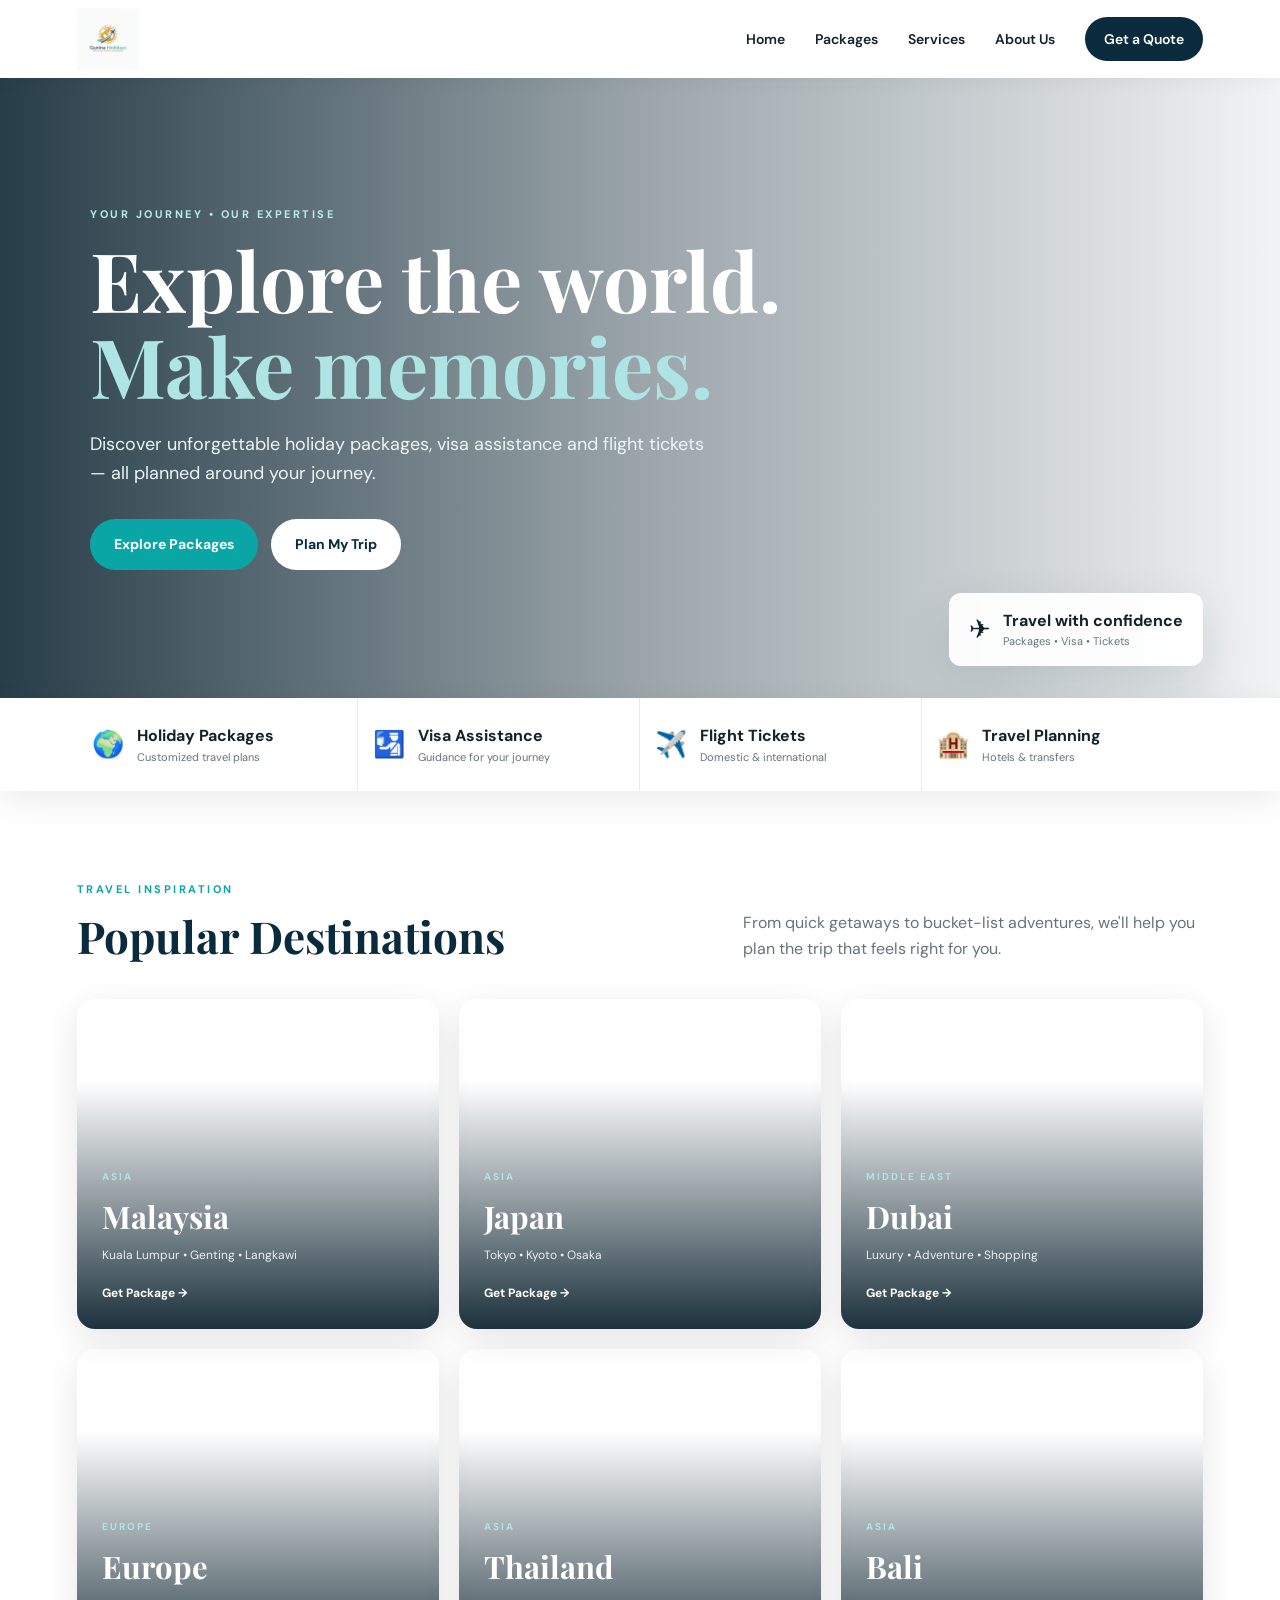
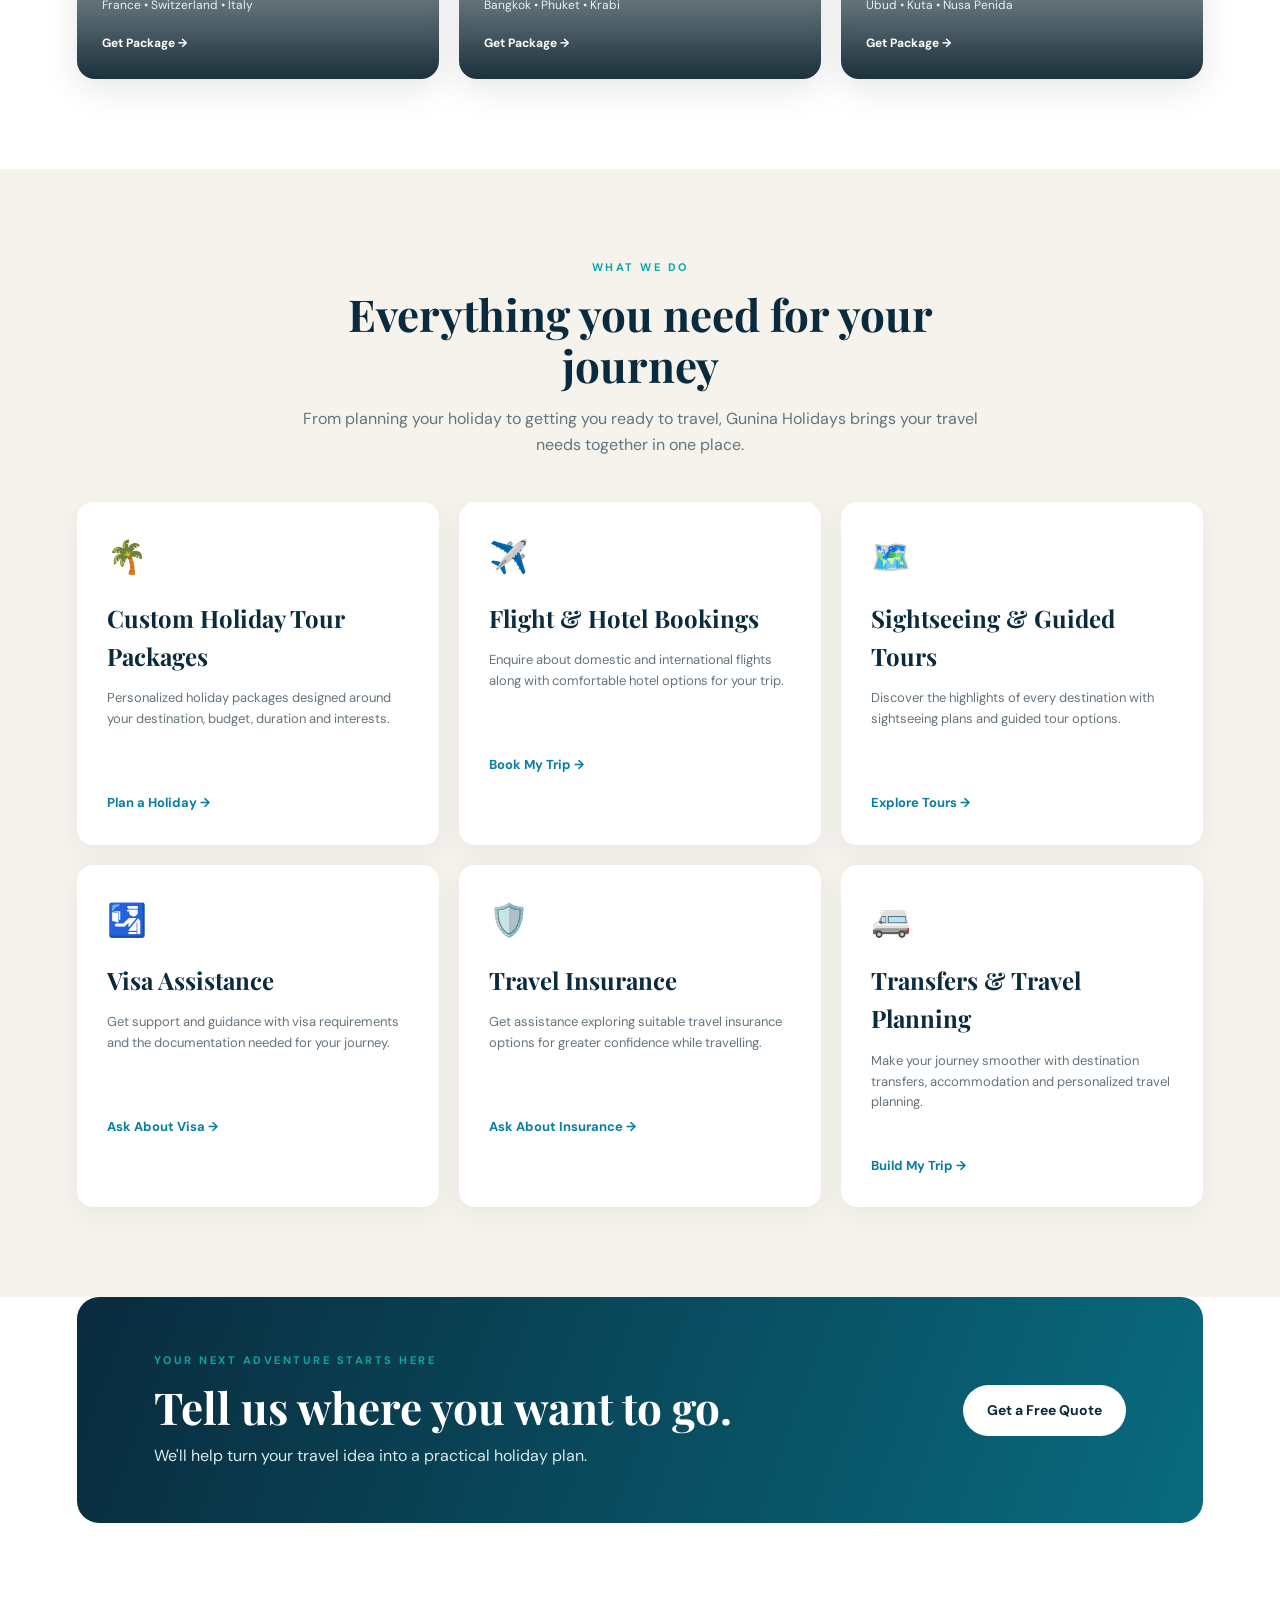
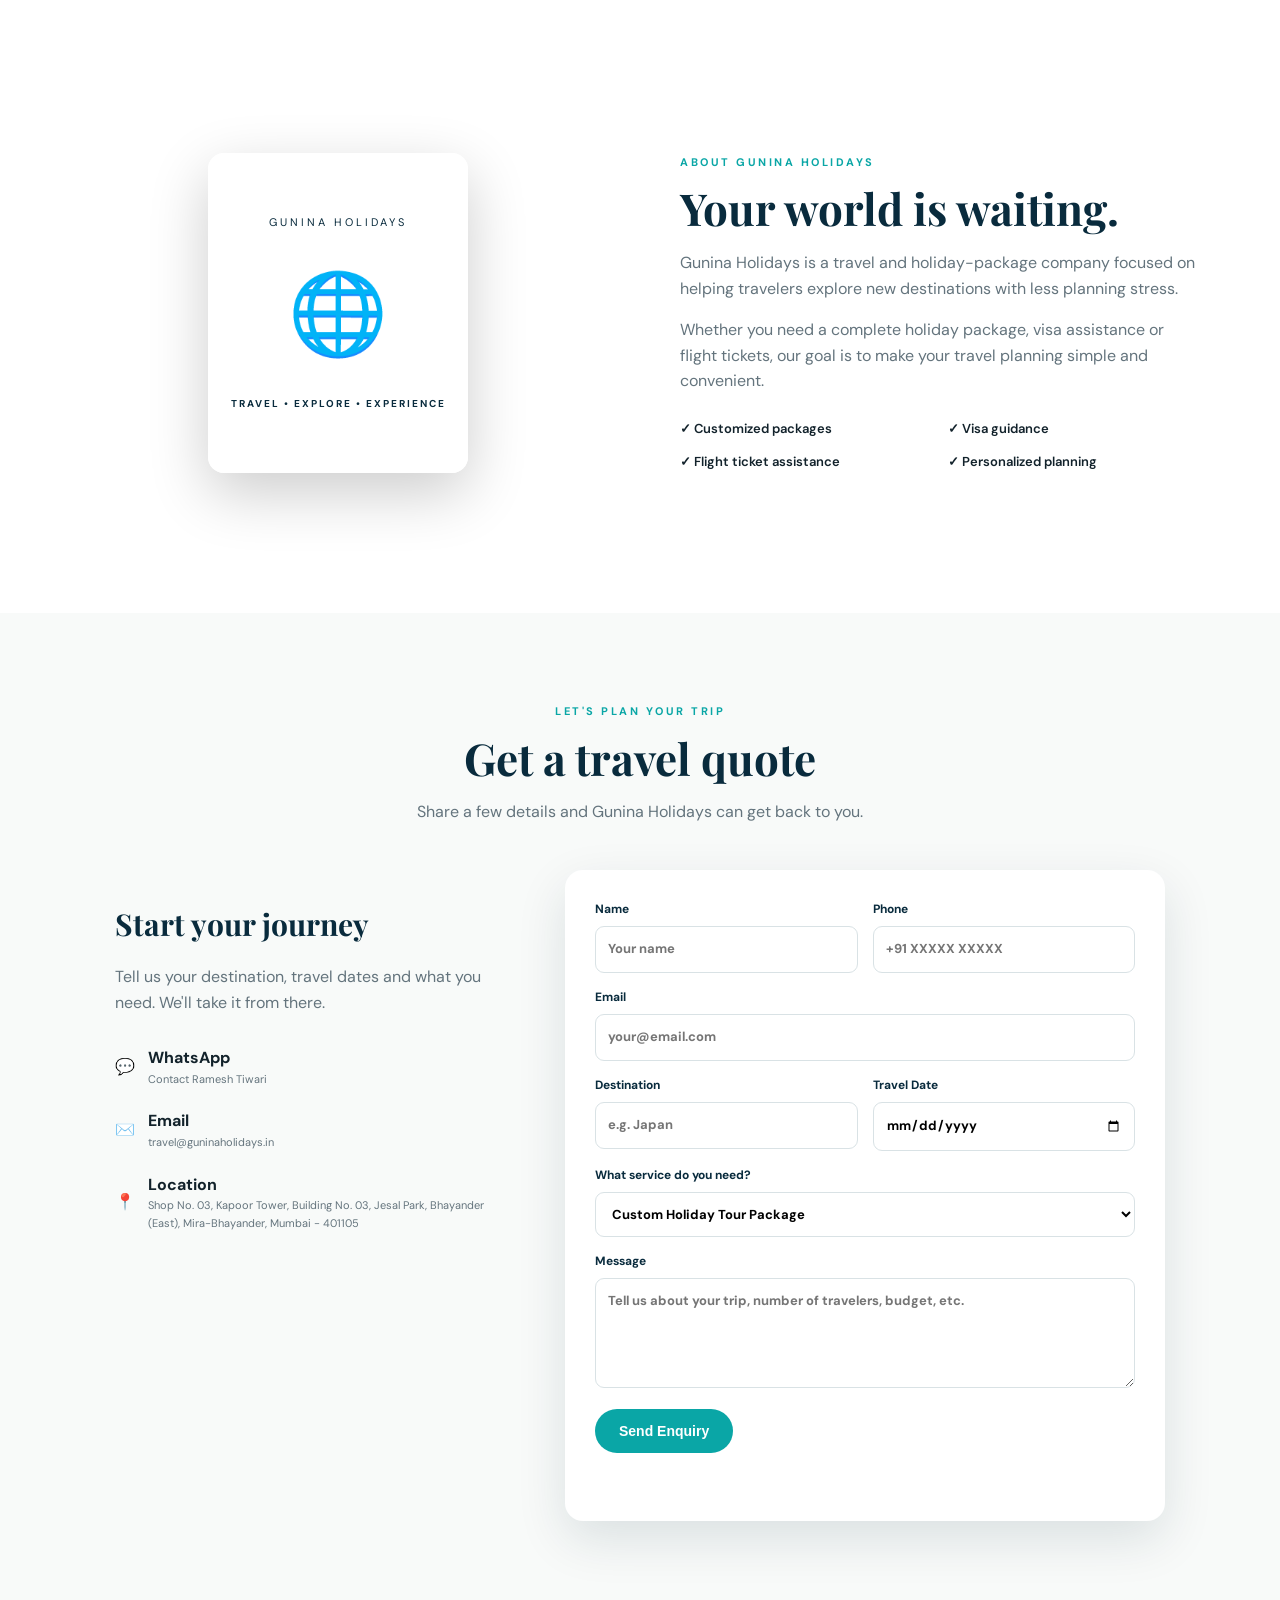
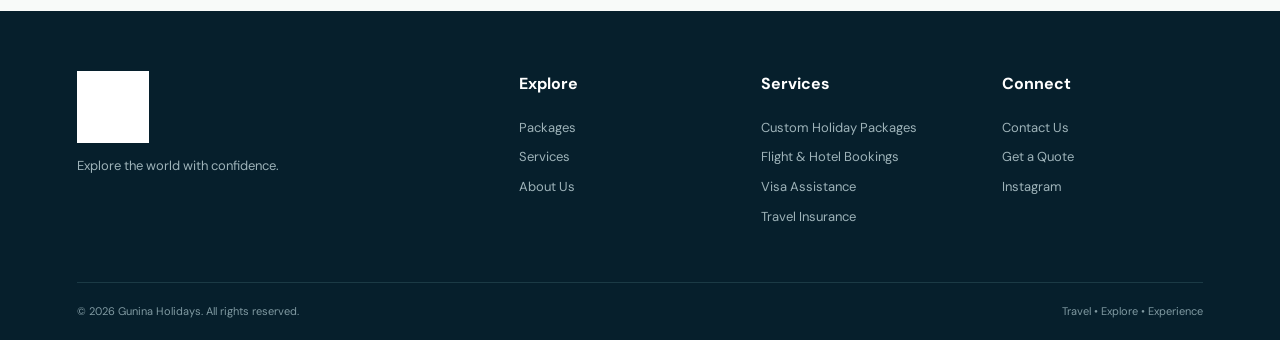
==== index.html @ 9e2d7f8f "Rename index_gunina_holidays_ready.html to index.html" ====
<!DOCTYPE html>
<html lang="en">
<head>
  <meta charset="UTF-8">
  <meta name="viewport" content="width=device-width, initial-scale=1.0">
  <meta name="description" content="Gunina Holidays - Holiday packages, visa assistance and flight ticket services for destinations around the world.">
  <meta name="keywords" content="Gunina Holidays, holiday packages, travel agency, visa services, flight tickets, international travel">
  <meta name="author" content="Gunina Holidays">
  <meta property="og:title" content="Gunina Holidays | Explore the World">
  <meta property="og:description" content="Holiday packages, visa assistance and flight tickets for your next journey.">
  <meta property="og:type" content="website">
  <title>Gunina Holidays | Explore the World</title>
  <link rel="stylesheet" href="style.css">
  <style>
    .form-message {
      margin-top: 14px;
      font-weight: 600;
      min-height: 24px;
    }
    .form-message.success {
      color: #16803c;
    }
    .form-message.error {
      color: #c62828;
    }
    .quote-form button:disabled {
      opacity: 0.7;
      cursor: wait;
    }
  </style>
</head>
<body>
  <header class="navbar">
    <a class="brand" href="#home">
      <img class="brand-logo" src="gunina-holidays-logo.png" alt="Gunina Holidays - Where dreams meet their real destination">
    </a>
    <button class="menu-toggle" aria-label="Open menu">☰</button>
    <nav class="nav-links">
      <a href="#home">Home</a>
      <a href="#packages">Packages</a>
      <a href="#services">Services</a>
      <a href="#about">About Us</a>
      <a href="#contact" class="nav-cta">Get a Quote</a>
    </nav>
  </header>

  <main>
    <section id="home" class="hero">
      <div class="hero-overlay"></div>
      <div class="hero-content">
        <p class="eyebrow">YOUR JOURNEY • OUR EXPERTISE</p>
        <h1>Explore the world.<br><span>Make memories.</span></h1>
        <p class="hero-text">Discover unforgettable holiday packages, visa assistance and flight tickets — all planned around your journey.</p>
        <div class="hero-actions">
          <a href="#packages" class="btn btn-primary">Explore Packages</a>
          <a href="#contact" class="btn btn-light">Plan My Trip</a>
        </div>
      </div>
      <div class="hero-badge">
        <span>✈</span>
        <div><strong>Travel with confidence</strong><small>Packages • Visa • Tickets</small></div>
      </div>
    </section>

    <section class="quick-services">
      <div><div class="quick-icon">🌍</div><div><strong>Holiday Packages</strong><small>Customized travel plans</small></div></div>
      <div><div class="quick-icon">🛂</div><div><strong>Visa Assistance</strong><small>Guidance for your journey</small></div></div>
      <div><div class="quick-icon">✈️</div><div><strong>Flight Tickets</strong><small>Domestic & international</small></div></div>
      <div><div class="quick-icon">🏨</div><div><strong>Travel Planning</strong><small>Hotels & transfers</small></div></div>
    </section>

    <section id="packages" class="section">
      <div class="section-heading">
        <div>
          <p class="eyebrow">TRAVEL INSPIRATION</p>
          <h2>Popular Destinations</h2>
        </div>
        <p>From quick getaways to bucket-list adventures, we'll help you plan the trip that feels right for you.</p>
      </div>

      <div class="destination-grid">
        <article class="destination-card malaysia">
          <div class="card-content"><span>ASIA</span><h3>Malaysia</h3><p>Kuala Lumpur • Genting • Langkawi</p><a href="#contact">Get Package →</a></div>
        </article>
        <article class="destination-card japan">
          <div class="card-content"><span>ASIA</span><h3>Japan</h3><p>Tokyo • Kyoto • Osaka</p><a href="#contact">Get Package →</a></div>
        </article>
        <article class="destination-card dubai">
          <div class="card-content"><span>MIDDLE EAST</span><h3>Dubai</h3><p>Luxury • Adventure • Shopping</p><a href="#contact">Get Package →</a></div>
        </article>
        <article class="destination-card europe">
          <div class="card-content"><span>EUROPE</span><h3>Europe</h3><p>France • Switzerland • Italy</p><a href="#contact">Get Package →</a></div>
        </article>
        <article class="destination-card thailand">
          <div class="card-content"><span>ASIA</span><h3>Thailand</h3><p>Bangkok • Phuket • Krabi</p><a href="#contact">Get Package →</a></div>
        </article>
        <article class="destination-card bali">
          <div class="card-content"><span>ASIA</span><h3>Bali</h3><p>Ubud • Kuta • Nusa Penida</p><a href="#contact">Get Package →</a></div>
        </article>
      </div>
    </section>

    <section id="services" class="section services-section">
      <div class="center-heading">
        <p class="eyebrow">WHAT WE DO</p>
        <h2>Everything you need for your journey</h2>
        <p>From planning your holiday to getting you ready to travel, Gunina Holidays brings your travel needs together in one place.</p>
      </div>
      <div class="service-grid service-grid-expanded">
        <article class="service-card"><div class="service-icon">🌴</div><h3>Custom Holiday Tour Packages</h3><p>Personalized holiday packages designed around your destination, budget, duration and interests.</p><a href="#contact">Plan a Holiday →</a></article>
        <article class="service-card"><div class="service-icon">✈️</div><h3>Flight & Hotel Bookings</h3><p>Enquire about domestic and international flights along with comfortable hotel options for your trip.</p><a href="#contact">Book My Trip →</a></article>
        <article class="service-card"><div class="service-icon">🗺️</div><h3>Sightseeing & Guided Tours</h3><p>Discover the highlights of every destination with sightseeing plans and guided tour options.</p><a href="#contact">Explore Tours →</a></article>
        <article class="service-card"><div class="service-icon">🛂</div><h3>Visa Assistance</h3><p>Get support and guidance with visa requirements and the documentation needed for your journey.</p><a href="#contact">Ask About Visa →</a></article>
        <article class="service-card"><div class="service-icon">🛡️</div><h3>Travel Insurance</h3><p>Get assistance exploring suitable travel insurance options for greater confidence while travelling.</p><a href="#contact">Ask About Insurance →</a></article>
        <article class="service-card"><div class="service-icon">🚐</div><h3>Transfers & Travel Planning</h3><p>Make your journey smoother with destination transfers, accommodation and personalized travel planning.</p><a href="#contact">Build My Trip →</a></article>
      </div>
    </section>

    <section class="quote-banner">
      <div>
        <p class="eyebrow">YOUR NEXT ADVENTURE STARTS HERE</p>
        <h2>Tell us where you want to go.</h2>
        <p>We'll help turn your travel idea into a practical holiday plan.</p>
      </div>
      <a href="#contact" class="btn btn-light">Get a Free Quote</a>
    </section>

    <section id="about" class="section about-section">
      <div class="about-visual">
        <div class="passport-card">
          <div class="passport-top">GUNINA HOLIDAYS</div>
          <div class="passport-globe">🌐</div>
          <strong>TRAVEL • EXPLORE • EXPERIENCE</strong>
        </div>
      </div>
      <div class="about-copy">
        <p class="eyebrow">ABOUT GUNINA HOLIDAYS</p>
        <h2>Your world is waiting.</h2>
        <p>Gunina Holidays is a travel and holiday-package company focused on helping travelers explore new destinations with less planning stress.</p>
        <p>Whether you need a complete holiday package, visa assistance or flight tickets, our goal is to make your travel planning simple and convenient.</p>
        <div class="about-points">
          <span>✓ Customized packages</span><span>✓ Visa guidance</span><span>✓ Flight ticket assistance</span><span>✓ Personalized planning</span>
        </div>
      </div>
    </section>

    <section id="contact" class="section contact-section">
      <div class="center-heading">
        <p class="eyebrow">LET'S PLAN YOUR TRIP</p>
        <h2>Get a travel quote</h2>
        <p>Share a few details and Gunina Holidays can get back to you.</p>
      </div>
      <div class="contact-layout">
        <div class="contact-info">
          <h3>Start your journey</h3>
          <p>Tell us your destination, travel dates and what you need. We'll take it from there.</p>
          <a class="contact-line" href="https://wa.me/919222336122" target="_blank" rel="noopener">💬 <span><strong>WhatsApp</strong><small>Contact Ramesh Tiwari</small></span></a>
          <a class="contact-line" href="mailto:travel@guninaholidays.in">✉️ <span><strong>Email</strong><small>travel@guninaholidays.in</small></span></a>
          <div class="contact-line">📍 <span><strong>Location</strong><small>Shop No. 03, Kapoor Tower, Building No. 03, Jesal Park, Bhayander (East), Mira-Bhayander, Mumbai - 401105</small></span></div>
        </div>
        <form id="quoteForm" class="quote-form" novalidate>
          <input type="hidden" name="access_key" value="39f1747b-3156-4128-b52c-34c83913263d">
          <input type="hidden" name="subject" value="New Website Enquiry - Gunina Holidays">
          <input type="hidden" name="from_name" value="Gunina Holidays Website">
          <input type="checkbox" name="botcheck" style="display:none">
          <div class="form-row"><label>Name<input name="name" required placeholder="Your name"></label><label>Phone<input name="phone" required placeholder="+91 XXXXX XXXXX"></label></div>
          <label>Email<input name="email" type="email" required placeholder="your@email.com"></label>
          <div class="form-row"><label>Destination<input name="destination" required placeholder="e.g. Japan"></label><label>Travel Date<input name="date" type="date"></label></div>
          <label>What service do you need?<select name="service"><option>Custom Holiday Tour Package</option><option>Flight & Hotel Bookings</option><option>Sightseeing & Guided Tours</option><option>Travel Insurance</option><option>Visa Assistance</option><option>Complete Travel Planning</option></select></label>
          <label>Message<textarea name="message" rows="4" placeholder="Tell us about your trip, number of travelers, budget, etc."></textarea></label>
          <button class="btn btn-primary" type="submit">Send Enquiry</button>
          <p id="formMessage" class="form-message"></p>
        </form>
      </div>
    </section>
  </main>

  <footer>
    <div class="footer-main">
      <div><a class="brand footer-brand" href="#home"><img class="brand-logo" src="gunina-holidays-logo.png" alt="Gunina Holidays - Where dreams meet their real destination"></a><p>Explore the world with confidence.</p></div>
      <div><h4>Explore</h4><a href="#packages">Packages</a><a href="#services">Services</a><a href="#about">About Us</a></div>
      <div><h4>Services</h4><a href="#contact">Custom Holiday Packages</a><a href="#contact">Flight & Hotel Bookings</a><a href="#contact">Visa Assistance</a><a href="#contact">Travel Insurance</a></div>
      <div><h4>Connect</h4><a href="#contact">Contact Us</a><a href="#contact">Get a Quote</a><a href="https://www.instagram.com/guninaholidays.ind/" target="_blank" rel="noopener" aria-label="Instagram">Instagram</a></div>
    </div>
    <div class="footer-bottom"><span>© 2026 Gunina Holidays. All rights reserved.</span><span>Travel • Explore • Experience</span></div>
  </footer>

  <script>
    const quoteForm = document.getElementById("quoteForm");
    const formMessage = document.getElementById("formMessage");

    quoteForm.addEventListener("submit", async function (event) {
      event.preventDefault();

      const submitButton = quoteForm.querySelector('button[type="submit"]');
      const accessKey = quoteForm.querySelector('input[name="access_key"]').value.trim();

      formMessage.textContent = "";
      formMessage.className = "form-message";

      if (!accessKey || accessKey === "39f1747b-3156-4128-b52c-34c83913263d") {
        formMessage.textContent =
          "The enquiry form is ready, but the Web3Forms Access Key still needs to be added.";
        formMessage.className = "form-message error";
        return;
      }

      if (!quoteForm.checkValidity()) {
        quoteForm.reportValidity();
        return;
      }

      submitButton.disabled = true;
      submitButton.textContent = "Sending...";

      try {
        const formData = new FormData(quoteForm);
        const response = await fetch("https://api.web3forms.com/submit", {
          method: "POST",
          headers: {
            "Accept": "application/json"
          },
          body: formData
        });

        const result = await response.json();

        if (response.ok && result.success) {
          formMessage.textContent =
            "Thank you! Your enquiry has been submitted successfully. We will contact you shortly.";
          formMessage.className = "form-message success";
          quoteForm.reset();
        } else {
          throw new Error(result.message || "Unable to submit the enquiry.");
        }
      } catch (error) {
        console.error("Web3Forms error:", error);
        formMessage.textContent =
          "Sorry, we couldn't submit your enquiry. Please try again or contact us on WhatsApp.";
        formMessage.className = "form-message error";
      } finally {
        submitButton.disabled = false;
        submitButton.textContent = "Send Enquiry";
      }
    });
  </script>
  <script src="script.js"></script>
</body>
</html>
---- style.css ----
@import url('https://fonts.googleapis.com/css2?family=DM+Sans:wght@400;500;600;700&family=Playfair+Display:wght@600;700&display=swap');

:root{--navy:#092b3d;--blue:#087ea4;--teal:#0aa6a6;--cream:#f6f3ed;--gold:#e6b75c;--ink:#12222b;--muted:#64747d;--white:#fff;--shadow:0 18px 50px rgba(9,43,61,.12)}
*{box-sizing:border-box}html{scroll-behavior:smooth}body{margin:0;font-family:'DM Sans',Arial,sans-serif;color:var(--ink);background:#fff;line-height:1.6}a{text-decoration:none;color:inherit}.navbar{position:sticky;top:0;z-index:20;height:78px;padding:0 6%;display:flex;align-items:center;justify-content:space-between;background:rgba(255,255,255,.96);backdrop-filter:blur(12px);box-shadow:0 2px 20px rgba(0,0,0,.05)}.brand{display:flex;align-items:center;color:var(--navy)}.brand-mark{width:42px;height:42px;border-radius:50%;display:grid;place-items:center;background:var(--navy);color:#fff;font-family:Georgia,serif;font-size:25px;font-weight:700}.brand strong{display:block;letter-spacing:2px;font-size:18px;line-height:1}.brand small{display:block;letter-spacing:4px;font-size:8px;margin-top:4px;color:var(--blue)}.nav-links{display:flex;gap:30px;align-items:center;font-size:14px;font-weight:600}.nav-links a:hover{color:var(--blue)}.nav-cta{background:var(--navy);color:#fff!important;padding:11px 19px;border-radius:30px}.menu-toggle{display:none;border:0;background:none;font-size:28px}.hero{min-height:620px;position:relative;display:flex;align-items:center;background-image:url('https://images.unsplash.com/photo-1500534623283-312aade485b7?auto=format&fit=crop&w=2000&q=85');background-size:cover;background-position:center}.hero-overlay{position:absolute;inset:0;background:linear-gradient(90deg,rgba(4,30,43,.86),rgba(4,30,43,.4),rgba(4,30,43,.05))}.hero-content{position:relative;color:#fff;width:min(1100px,88%);margin:auto}.eyebrow{letter-spacing:2.5px;font-size:11px;font-weight:700;color:var(--teal);margin:0 0 12px}.hero .eyebrow{color:#b8ecec}.hero h1{font-family:'Playfair Display',Georgia,serif;font-size:clamp(45px,7vw,82px);line-height:1.05;margin:0 0 22px;max-width:800px}.hero h1 span{color:#aee5e4}.hero-text{font-size:18px;max-width:620px;color:#edf6f7;margin-bottom:32px}.hero-actions{display:flex;gap:13px;flex-wrap:wrap}.btn{display:inline-block;border:0;border-radius:30px;padding:14px 24px;font-weight:700;cursor:pointer;font-size:14px}.btn-primary{background:var(--teal);color:#fff}.btn-primary:hover{background:#078b8b}.btn-light{background:#fff;color:var(--navy)}.hero-badge{position:absolute;right:6%;bottom:32px;background:rgba(255,255,255,.95);padding:15px 20px;border-radius:12px;display:flex;gap:12px;align-items:center;box-shadow:var(--shadow)}.hero-badge span{font-size:26px}.hero-badge strong,.hero-badge small{display:block}.hero-badge small{font-size:11px;color:var(--muted)}.quick-services{display:grid;grid-template-columns:repeat(4,1fr);padding:0 6%;background:#fff;box-shadow:0 10px 35px rgba(0,0,0,.08);position:relative;z-index:2}.quick-services>div{padding:25px 15px;display:flex;gap:13px;align-items:center;border-right:1px solid #e7ecee}.quick-services>div:last-child{border:0}.quick-icon{font-size:26px}.quick-services strong,.quick-services small{display:block}.quick-services small{font-size:11px;color:var(--muted)}.section{padding:90px 6%}.section-heading{display:flex;justify-content:space-between;align-items:end;gap:40px;margin-bottom:38px}.section-heading>p{max-width:460px;color:var(--muted);margin:0}.section h2,.center-heading h2,.about-copy h2,.quote-banner h2{font-family:'Playfair Display',Georgia,serif;font-size:44px;line-height:1.15;margin:0;color:var(--navy)}.destination-grid{display:grid;grid-template-columns:repeat(3,1fr);gap:20px}.destination-card{min-height:330px;border-radius:18px;overflow:hidden;position:relative;background-size:cover;background-position:center;box-shadow:0 10px 35px rgba(0,0,0,.1)}.destination-card:before{content:"";position:absolute;inset:0;background:linear-gradient(transparent 25%,rgba(3,27,39,.9))}.malaysia{background-image:url('https://images.unsplash.com/photo-1596422846543-75c6fc197f07?auto=format&fit=crop&w=1000&q=80')}.japan{background-image:url('https://images.unsplash.com/photo-1493976040374-85c8e12f0c0e?auto=format&fit=crop&w=1000&q=80')}.dubai{background-image:url('https://images.unsplash.com/photo-1512453979798-5ea266f8880c?auto=format&fit=crop&w=1000&q=80')}.europe{background-image:url('https://images.unsplash.com/photo-1502602898657-3e91760cbb34?auto=format&fit=crop&w=1000&q=80')}.thailand{background-image:url('https://images.unsplash.com/photo-1552465011-b4e21bf6e79a?auto=format&fit=crop&w=1000&q=80')}.bali{background-image:url('https://images.unsplash.com/photo-1537996194471-e657df975ab4?auto=format&fit=crop&w=1000&q=80')}.card-content{position:absolute;bottom:0;left:0;right:0;padding:25px;color:#fff}.card-content span{font-size:10px;letter-spacing:2px;color:#aee5e4;font-weight:700}.card-content h3{font-family:'Playfair Display',serif;font-size:31px;margin:4px 0}.card-content p{font-size:12px;margin:0 0 14px;color:#e7f0f1}.card-content a{font-weight:700;font-size:12px}.services-section{background:var(--cream)}.center-heading{text-align:center;max-width:720px;margin:0 auto 45px}.center-heading>p:last-child{color:var(--muted)}.service-grid{display:grid;grid-template-columns:repeat(3,1fr);gap:20px}.service-card{background:#fff;border-radius:16px;padding:30px;box-shadow:0 8px 30px rgba(9,43,61,.06)}.service-icon{font-size:32px}.service-card h3{font-family:'Playfair Display',serif;color:var(--navy);font-size:24px;margin:15px 0 8px}.service-card p{color:var(--muted);font-size:13px;min-height:88px}.service-card a{color:var(--blue);font-weight:700;font-size:13px}.quote-banner{margin:0 6% 90px;border-radius:22px;padding:55px 6%;background:linear-gradient(110deg,var(--navy),#096b7f);color:#fff;display:flex;align-items:center;justify-content:space-between;gap:30px}.quote-banner h2{color:#fff;margin-bottom:10px}.quote-banner p:last-child{margin:0;color:#d7eaed}.about-section{display:grid;grid-template-columns:1fr 1fr;gap:80px;align-items:center}.about-visual{min-height:420px;border-radius:24px;background:url('https://images.unsplash.com/photo-1452421822248-d4c2b47f0c81?auto=format&fit=crop&w=1200&q=80') center/cover;display:grid;place-items:center}.passport-card{width:260px;height:320px;border-radius:16px;background:rgba(255,255,255,.94);box-shadow:0 20px 60px rgba(0,0,0,.2);display:flex;flex-direction:column;align-items:center;justify-content:center;color:var(--navy);gap:18px}.passport-top{letter-spacing:3px;font-size:11px}.passport-globe{font-size:80px}.passport-card strong{font-size:10px;letter-spacing:2px}.about-copy>p:not(.eyebrow){color:var(--muted)}.about-points{display:grid;grid-template-columns:1fr 1fr;gap:12px;margin-top:25px;font-weight:600;font-size:13px}.contact-section{background:#f8faf9}.contact-layout{max-width:1050px;margin:auto;display:grid;grid-template-columns:.8fr 1.2fr;gap:50px}.contact-info{padding:30px 0}.contact-info h3{font-family:'Playfair Display',serif;color:var(--navy);font-size:30px;margin:0 0 10px}.contact-info>p{color:var(--muted);margin-bottom:30px}.contact-line{display:flex;gap:13px;align-items:center;margin:20px 0}.contact-line span strong,.contact-line span small{display:block}.contact-line small{font-size:11px;color:var(--muted)}.quote-form{background:#fff;padding:30px;border-radius:18px;box-shadow:var(--shadow)}.form-row{display:grid;grid-template-columns:1fr 1fr;gap:15px}label{display:block;font-size:12px;font-weight:700;margin-bottom:15px;color:var(--navy)}input,select,textarea{width:100%;margin-top:7px;border:1px solid #d9e2e5;border-radius:9px;padding:12px;font:inherit;font-size:13px;outline:none;background:#fff}input:focus,select:focus,textarea:focus{border-color:var(--teal)}.form-message{font-size:12px;color:var(--teal);margin:10px 0 0}footer{background:#061f2c;color:#d8e7ea;padding:60px 6% 20px}.footer-main{display:grid;grid-template-columns:2fr 1fr 1fr 1fr;gap:40px;padding-bottom:45px}.footer-brand{color:#fff}.footer-main p{color:#9eb3b9;font-size:13px}.footer-main h4{color:#fff;margin-top:0}.footer-main>div>a:not(.brand){display:block;color:#9eb3b9;font-size:13px;margin:9px 0}.footer-main>div>a:hover{color:#fff}.footer-bottom{border-top:1px solid #1b3a45;padding-top:20px;display:flex;justify-content:space-between;font-size:11px;color:#809aa2}@media(max-width:900px){.nav-links{display:none;position:absolute;top:78px;left:0;right:0;background:#fff;padding:20px 6%;flex-direction:column;align-items:flex-start;box-shadow:0 15px 25px rgba(0,0,0,.08)}.nav-links.open{display:flex}.menu-toggle{display:block}.hero{min-height:600px}.quick-services{grid-template-columns:1fr 1fr}.quick-services>div{border-bottom:1px solid #e7ecee}.destination-grid,.service-grid{grid-template-columns:1fr 1fr}.about-section,.contact-layout{grid-template-columns:1fr}.about-visual{min-height:350px}.footer-main{grid-template-columns:2fr 1fr 1fr}}@media(max-width:600px){.navbar{height:70px}.nav-links{top:70px}.hero h1{font-size:48px}.hero-text{font-size:15px}.hero-badge{display:none}.section{padding:65px 5%}.section-heading{display:block}.section-heading>p{margin-top:15px}.section h2,.center-heading h2,.about-copy h2,.quote-banner h2{font-size:34px}.quick-services{grid-template-columns:1fr;padding:0 5%}.quick-services>div{border-right:0}.destination-grid,.service-grid,.form-row{grid-template-columns:1fr}.destination-card{min-height:290px}.quote-banner{margin:0 5% 65px;padding:35px 28px;display:block}.quote-banner .btn{margin-top:22px}.about-points{grid-template-columns:1fr}.footer-main{grid-template-columns:1fr 1fr}.footer-main>div:first-child{grid-column:1/-1}.footer-bottom{display:block}.footer-bottom span{display:block;margin:6px 0}}

.brand-logo{display:block;width:190px;height:auto;max-height:62px;object-fit:contain;object-position:left center}
.footer-brand .brand-logo{width:210px;max-height:72px;filter:brightness(0) invert(1)}
@media(max-width:600px){.brand-logo{width:155px;max-height:54px}.footer-brand .brand-logo{width:185px}}
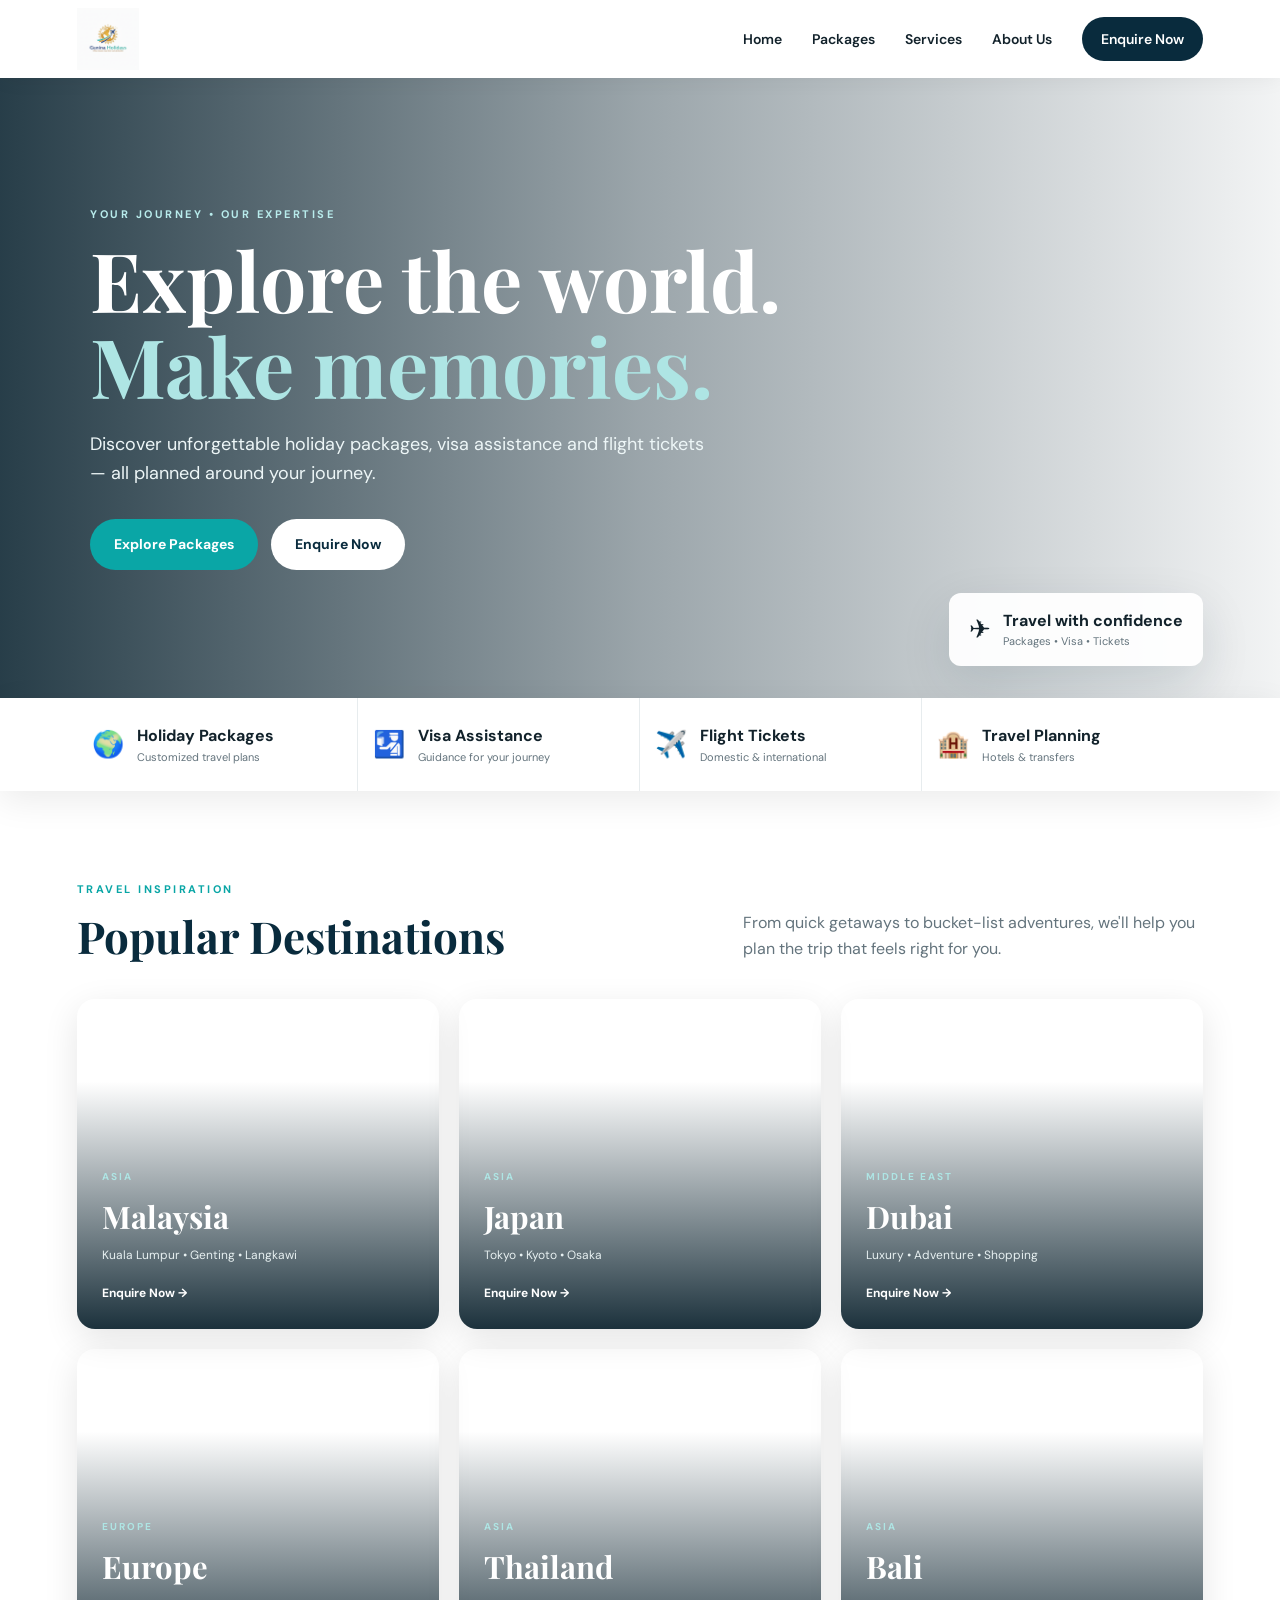
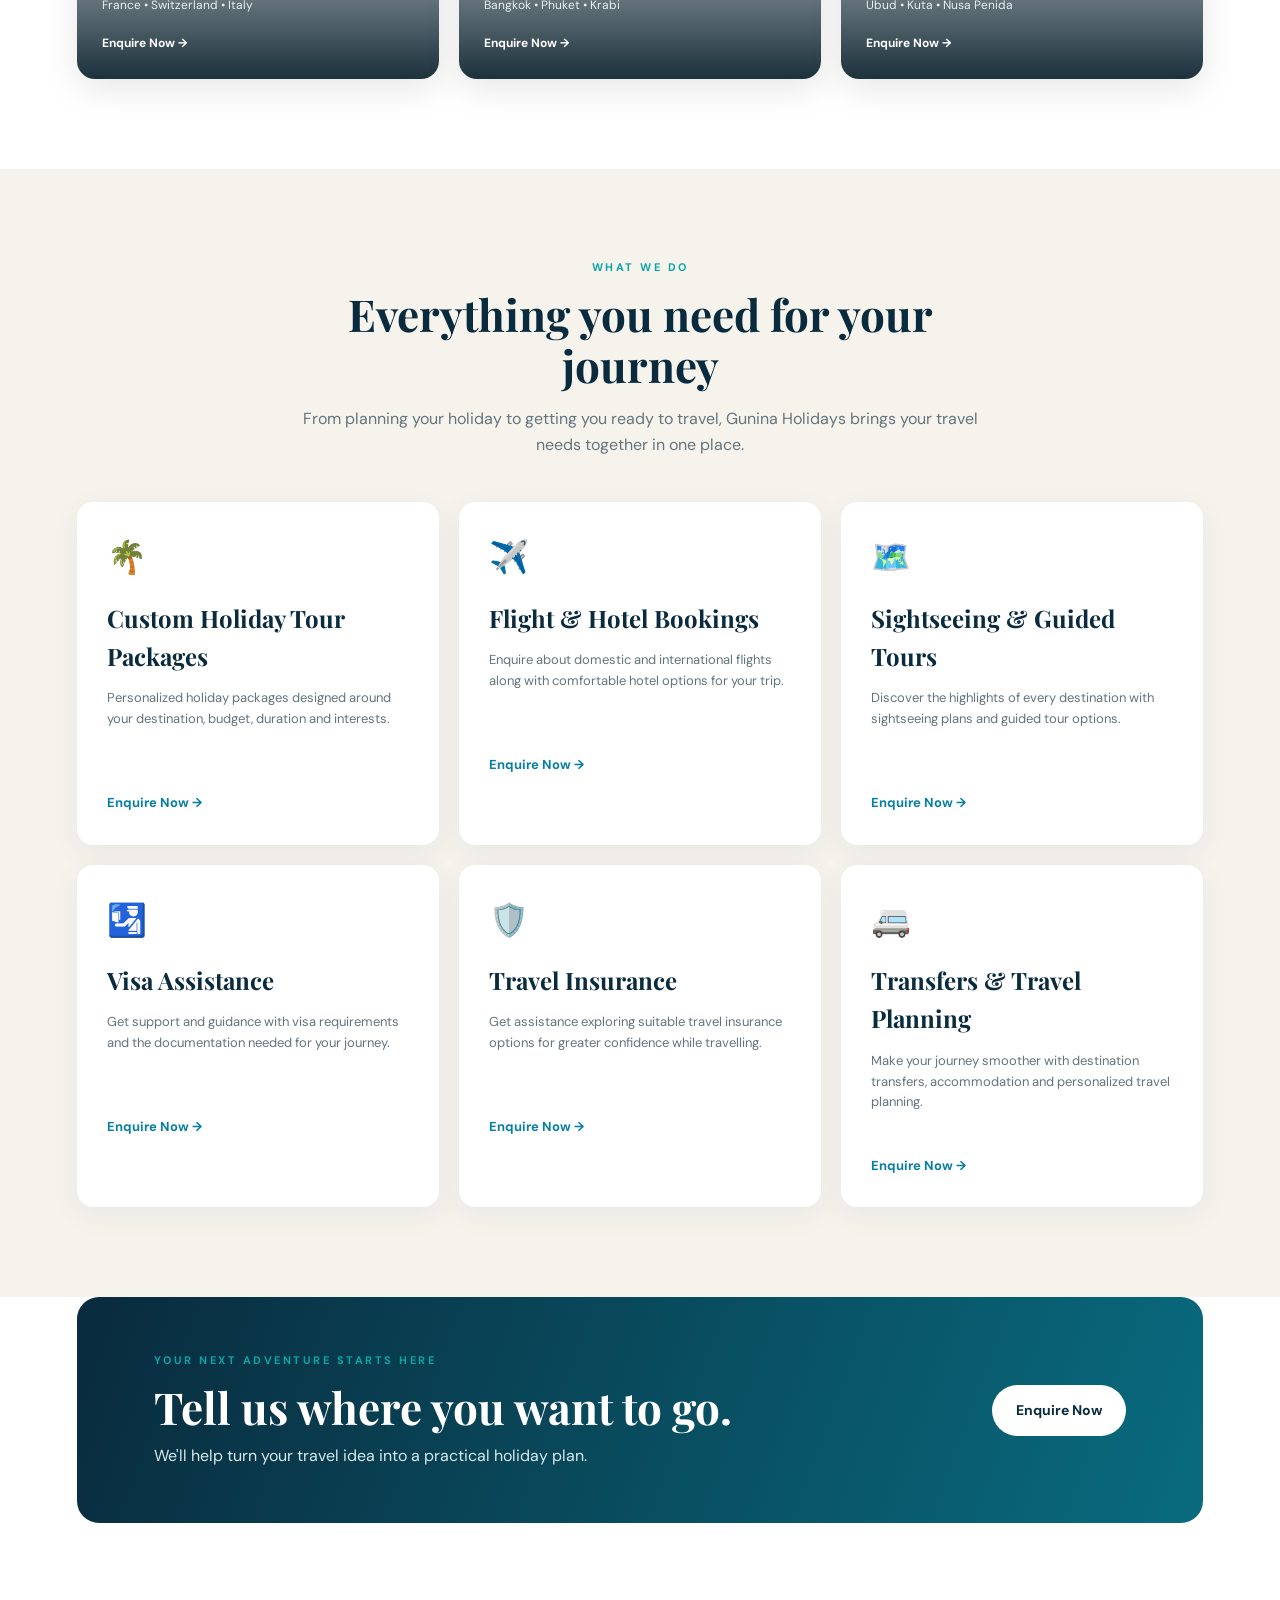
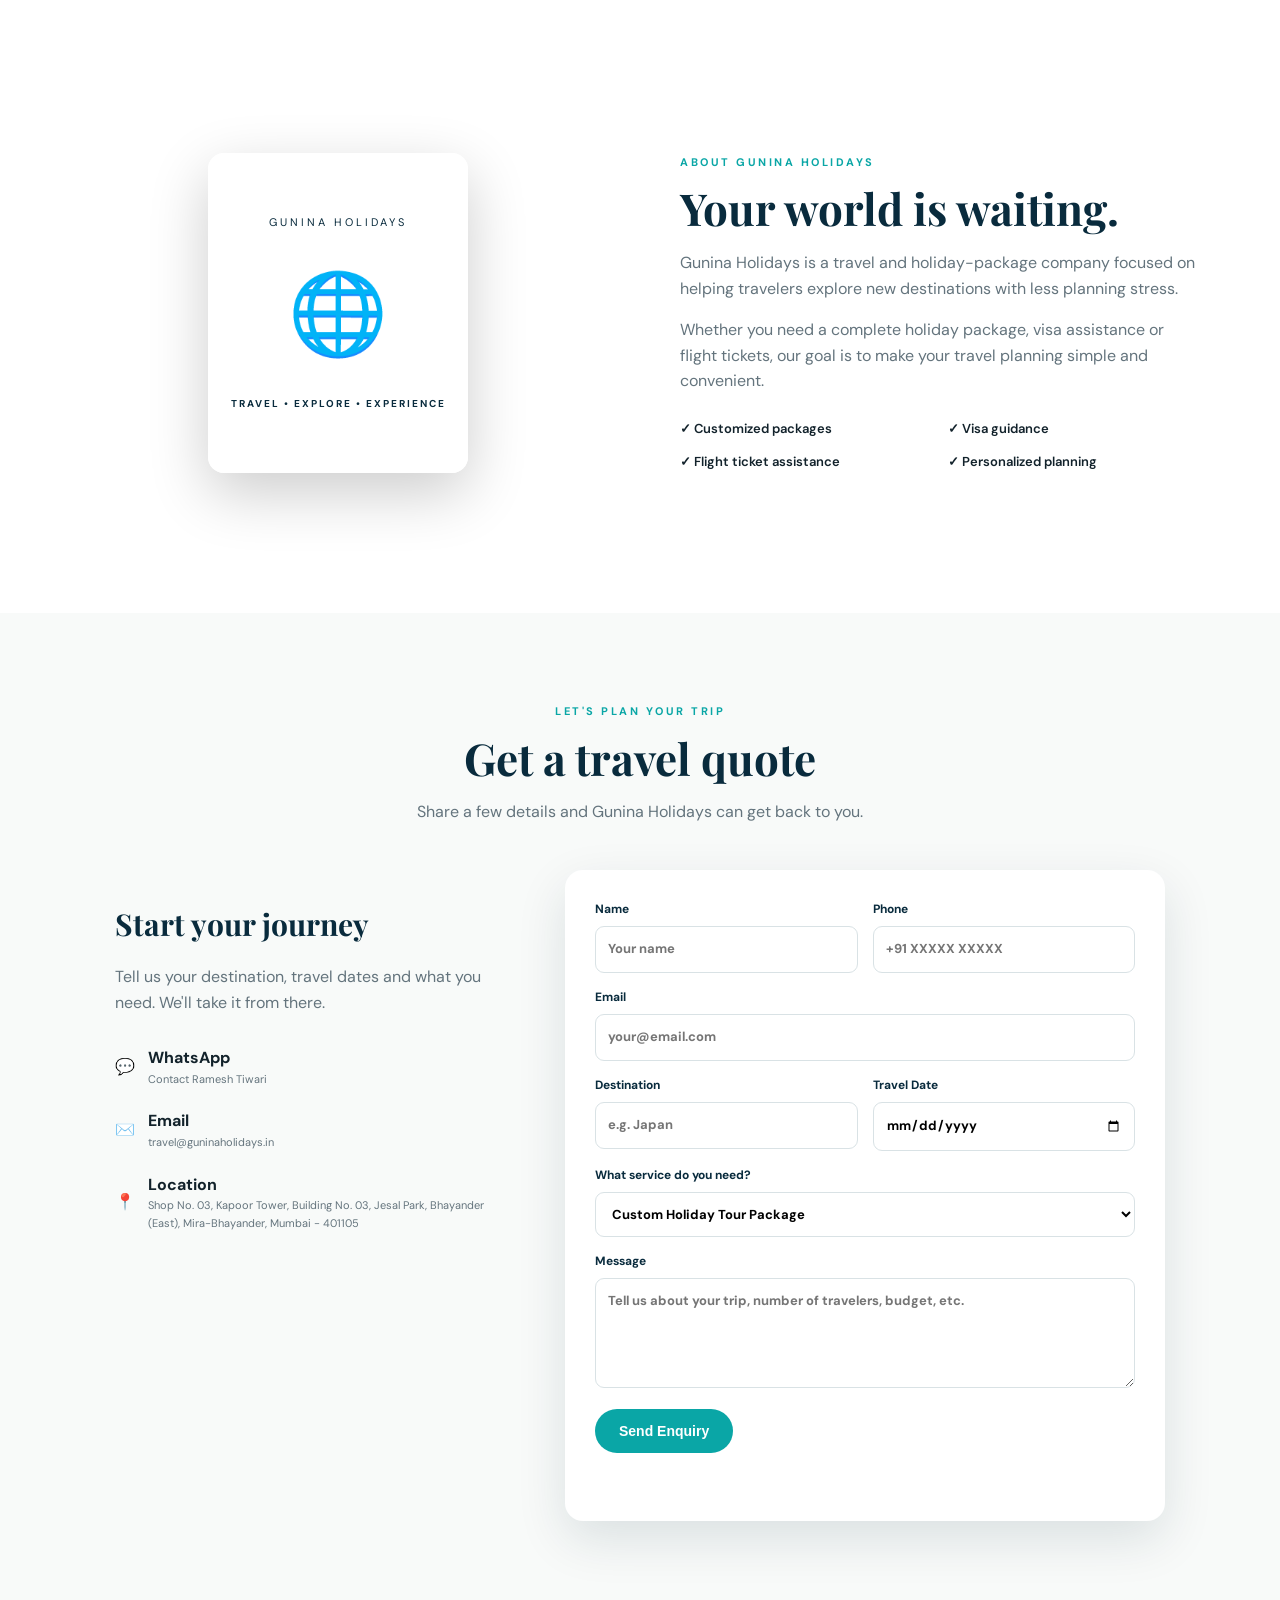
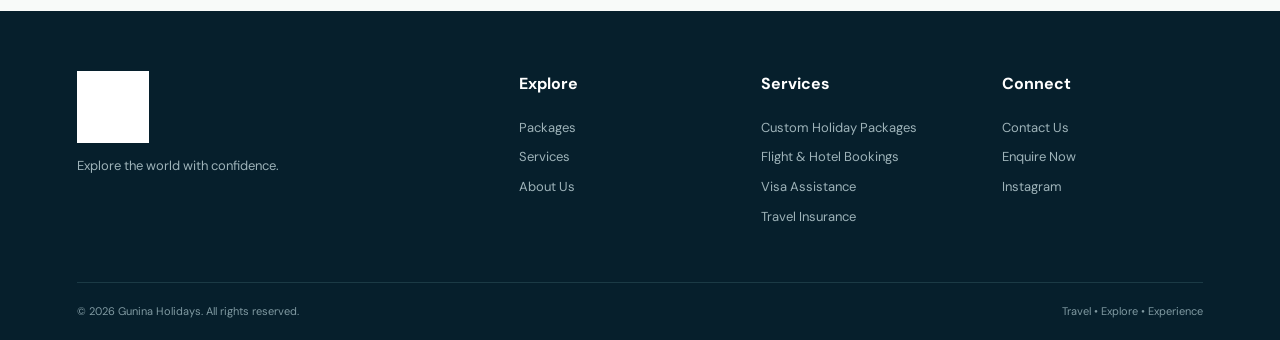
==== commit 19038d32: "Add files via upload" ====
--- a/index.html
+++ b/index.html
@@ -11,23 +11,6 @@
   <meta property="og:type" content="website">
   <title>Gunina Holidays | Explore the World</title>
   <link rel="stylesheet" href="style.css">
-  <style>
-    .form-message {
-      margin-top: 14px;
-      font-weight: 600;
-      min-height: 24px;
-    }
-    .form-message.success {
-      color: #16803c;
-    }
-    .form-message.error {
-      color: #c62828;
-    }
-    .quote-form button:disabled {
-      opacity: 0.7;
-      cursor: wait;
-    }
-  </style>
 </head>
 <body>
   <header class="navbar">
@@ -40,7 +23,7 @@
       <a href="#packages">Packages</a>
       <a href="#services">Services</a>
       <a href="#about">About Us</a>
-      <a href="#contact" class="nav-cta">Get a Quote</a>
+      <a href="#contact" class="nav-cta">Enquire Now</a>
     </nav>
   </header>
 
@@ -53,7 +36,7 @@
         <p class="hero-text">Discover unforgettable holiday packages, visa assistance and flight tickets — all planned around your journey.</p>
         <div class="hero-actions">
           <a href="#packages" class="btn btn-primary">Explore Packages</a>
-          <a href="#contact" class="btn btn-light">Plan My Trip</a>
+          <a href="#contact" class="btn btn-light">Enquire Now</a>
         </div>
       </div>
       <div class="hero-badge">
@@ -80,22 +63,22 @@
 
       <div class="destination-grid">
         <article class="destination-card malaysia">
-          <div class="card-content"><span>ASIA</span><h3>Malaysia</h3><p>Kuala Lumpur • Genting • Langkawi</p><a href="#contact">Get Package →</a></div>
+          <div class="card-content"><span>ASIA</span><h3>Malaysia</h3><p>Kuala Lumpur • Genting • Langkawi</p><a href="#contact">Enquire Now →</a></div>
         </article>
         <article class="destination-card japan">
-          <div class="card-content"><span>ASIA</span><h3>Japan</h3><p>Tokyo • Kyoto • Osaka</p><a href="#contact">Get Package →</a></div>
+          <div class="card-content"><span>ASIA</span><h3>Japan</h3><p>Tokyo • Kyoto • Osaka</p><a href="#contact">Enquire Now →</a></div>
         </article>
         <article class="destination-card dubai">
-          <div class="card-content"><span>MIDDLE EAST</span><h3>Dubai</h3><p>Luxury • Adventure • Shopping</p><a href="#contact">Get Package →</a></div>
+          <div class="card-content"><span>MIDDLE EAST</span><h3>Dubai</h3><p>Luxury • Adventure • Shopping</p><a href="#contact">Enquire Now →</a></div>
         </article>
         <article class="destination-card europe">
-          <div class="card-content"><span>EUROPE</span><h3>Europe</h3><p>France • Switzerland • Italy</p><a href="#contact">Get Package →</a></div>
+          <div class="card-content"><span>EUROPE</span><h3>Europe</h3><p>France • Switzerland • Italy</p><a href="#contact">Enquire Now →</a></div>
         </article>
         <article class="destination-card thailand">
-          <div class="card-content"><span>ASIA</span><h3>Thailand</h3><p>Bangkok • Phuket • Krabi</p><a href="#contact">Get Package →</a></div>
+          <div class="card-content"><span>ASIA</span><h3>Thailand</h3><p>Bangkok • Phuket • Krabi</p><a href="#contact">Enquire Now →</a></div>
         </article>
         <article class="destination-card bali">
-          <div class="card-content"><span>ASIA</span><h3>Bali</h3><p>Ubud • Kuta • Nusa Penida</p><a href="#contact">Get Package →</a></div>
+          <div class="card-content"><span>ASIA</span><h3>Bali</h3><p>Ubud • Kuta • Nusa Penida</p><a href="#contact">Enquire Now →</a></div>
         </article>
       </div>
     </section>
@@ -107,12 +90,12 @@
         <p>From planning your holiday to getting you ready to travel, Gunina Holidays brings your travel needs together in one place.</p>
       </div>
       <div class="service-grid service-grid-expanded">
-        <article class="service-card"><div class="service-icon">🌴</div><h3>Custom Holiday Tour Packages</h3><p>Personalized holiday packages designed around your destination, budget, duration and interests.</p><a href="#contact">Plan a Holiday →</a></article>
-        <article class="service-card"><div class="service-icon">✈️</div><h3>Flight & Hotel Bookings</h3><p>Enquire about domestic and international flights along with comfortable hotel options for your trip.</p><a href="#contact">Book My Trip →</a></article>
-        <article class="service-card"><div class="service-icon">🗺️</div><h3>Sightseeing & Guided Tours</h3><p>Discover the highlights of every destination with sightseeing plans and guided tour options.</p><a href="#contact">Explore Tours →</a></article>
-        <article class="service-card"><div class="service-icon">🛂</div><h3>Visa Assistance</h3><p>Get support and guidance with visa requirements and the documentation needed for your journey.</p><a href="#contact">Ask About Visa →</a></article>
-        <article class="service-card"><div class="service-icon">🛡️</div><h3>Travel Insurance</h3><p>Get assistance exploring suitable travel insurance options for greater confidence while travelling.</p><a href="#contact">Ask About Insurance →</a></article>
-        <article class="service-card"><div class="service-icon">🚐</div><h3>Transfers & Travel Planning</h3><p>Make your journey smoother with destination transfers, accommodation and personalized travel planning.</p><a href="#contact">Build My Trip →</a></article>
+        <article class="service-card"><div class="service-icon">🌴</div><h3>Custom Holiday Tour Packages</h3><p>Personalized holiday packages designed around your destination, budget, duration and interests.</p><a href="#contact">Enquire Now →</a></article>
+        <article class="service-card"><div class="service-icon">✈️</div><h3>Flight & Hotel Bookings</h3><p>Enquire about domestic and international flights along with comfortable hotel options for your trip.</p><a href="#contact">Enquire Now →</a></article>
+        <article class="service-card"><div class="service-icon">🗺️</div><h3>Sightseeing & Guided Tours</h3><p>Discover the highlights of every destination with sightseeing plans and guided tour options.</p><a href="#contact">Enquire Now →</a></article>
+        <article class="service-card"><div class="service-icon">🛂</div><h3>Visa Assistance</h3><p>Get support and guidance with visa requirements and the documentation needed for your journey.</p><a href="#contact">Enquire Now →</a></article>
+        <article class="service-card"><div class="service-icon">🛡️</div><h3>Travel Insurance</h3><p>Get assistance exploring suitable travel insurance options for greater confidence while travelling.</p><a href="#contact">Enquire Now →</a></article>
+        <article class="service-card"><div class="service-icon">🚐</div><h3>Transfers & Travel Planning</h3><p>Make your journey smoother with destination transfers, accommodation and personalized travel planning.</p><a href="#contact">Enquire Now →</a></article>
       </div>
     </section>
 
@@ -122,7 +105,7 @@
         <h2>Tell us where you want to go.</h2>
         <p>We'll help turn your travel idea into a practical holiday plan.</p>
       </div>
-      <a href="#contact" class="btn btn-light">Get a Free Quote</a>
+      <a href="#contact" class="btn btn-light">Enquire Now</a>
     </section>
 
     <section id="about" class="section about-section">
@@ -167,7 +150,7 @@
           <label>Email<input name="email" type="email" required placeholder="your@email.com"></label>
           <div class="form-row"><label>Destination<input name="destination" required placeholder="e.g. Japan"></label><label>Travel Date<input name="date" type="date"></label></div>
           <label>What service do you need?<select name="service"><option>Custom Holiday Tour Package</option><option>Flight & Hotel Bookings</option><option>Sightseeing & Guided Tours</option><option>Travel Insurance</option><option>Visa Assistance</option><option>Complete Travel Planning</option></select></label>
-          <label>Message<textarea name="message" rows="4" placeholder="Tell us about your trip, number of travelers, budget, etc."></textarea></label>
+          <label>Message<textarea name="message" rows="4" required placeholder="Tell us about your trip, number of travelers, budget, etc."></textarea></label>
           <button class="btn btn-primary" type="submit">Send Enquiry</button>
           <p id="formMessage" class="form-message"></p>
         </form>
@@ -180,70 +163,10 @@
       <div><a class="brand footer-brand" href="#home"><img class="brand-logo" src="gunina-holidays-logo.png" alt="Gunina Holidays - Where dreams meet their real destination"></a><p>Explore the world with confidence.</p></div>
       <div><h4>Explore</h4><a href="#packages">Packages</a><a href="#services">Services</a><a href="#about">About Us</a></div>
       <div><h4>Services</h4><a href="#contact">Custom Holiday Packages</a><a href="#contact">Flight & Hotel Bookings</a><a href="#contact">Visa Assistance</a><a href="#contact">Travel Insurance</a></div>
-      <div><h4>Connect</h4><a href="#contact">Contact Us</a><a href="#contact">Get a Quote</a><a href="https://www.instagram.com/guninaholidays.ind/" target="_blank" rel="noopener" aria-label="Instagram">Instagram</a></div>
+      <div><h4>Connect</h4><a href="#contact">Contact Us</a><a href="#contact">Enquire Now</a><a href="https://www.instagram.com/guninaholidays.ind/" target="_blank" rel="noopener" aria-label="Instagram">Instagram</a></div>
     </div>
     <div class="footer-bottom"><span>© 2026 Gunina Holidays. All rights reserved.</span><span>Travel • Explore • Experience</span></div>
   </footer>
-
-  <script>
-    const quoteForm = document.getElementById("quoteForm");
-    const formMessage = document.getElementById("formMessage");
-
-    quoteForm.addEventListener("submit", async function (event) {
-      event.preventDefault();
-
-      const submitButton = quoteForm.querySelector('button[type="submit"]');
-      const accessKey = quoteForm.querySelector('input[name="access_key"]').value.trim();
-
-      formMessage.textContent = "";
-      formMessage.className = "form-message";
-
-      if (!accessKey || accessKey === "39f1747b-3156-4128-b52c-34c83913263d") {
-        formMessage.textContent =
-          "The enquiry form is ready, but the Web3Forms Access Key still needs to be added.";
-        formMessage.className = "form-message error";
-        return;
-      }
-
-      if (!quoteForm.checkValidity()) {
-        quoteForm.reportValidity();
-        return;
-      }
-
-      submitButton.disabled = true;
-      submitButton.textContent = "Sending...";
-
-      try {
-        const formData = new FormData(quoteForm);
-        const response = await fetch("https://api.web3forms.com/submit", {
-          method: "POST",
-          headers: {
-            "Accept": "application/json"
-          },
-          body: formData
-        });
-
-        const result = await response.json();
-
-        if (response.ok && result.success) {
-          formMessage.textContent =
-            "Thank you! Your enquiry has been submitted successfully. We will contact you shortly.";
-          formMessage.className = "form-message success";
-          quoteForm.reset();
-        } else {
-          throw new Error(result.message || "Unable to submit the enquiry.");
-        }
-      } catch (error) {
-        console.error("Web3Forms error:", error);
-        formMessage.textContent =
-          "Sorry, we couldn't submit your enquiry. Please try again or contact us on WhatsApp.";
-        formMessage.className = "form-message error";
-      } finally {
-        submitButton.disabled = false;
-        submitButton.textContent = "Send Enquiry";
-      }
-    });
-  </script>
-  <script src="script.js"></script>
+<script src="script.js"></script>
 </body>
 </html>
--- a/style.css
+++ b/style.css
@@ -6,3 +6,5 @@
 .brand-logo{display:block;width:190px;height:auto;max-height:62px;object-fit:contain;object-position:left center}
 .footer-brand .brand-logo{width:210px;max-height:72px;filter:brightness(0) invert(1)}
 @media(max-width:600px){.brand-logo{width:155px;max-height:54px}.footer-brand .brand-logo{width:185px}}
+
+.form-message{margin-top:14px;min-height:24px;font-size:12px;font-weight:600;line-height:1.5}.form-message.success{color:#16803c}.form-message.error{color:#c62828}.quote-form button:disabled{opacity:.7;cursor:wait}
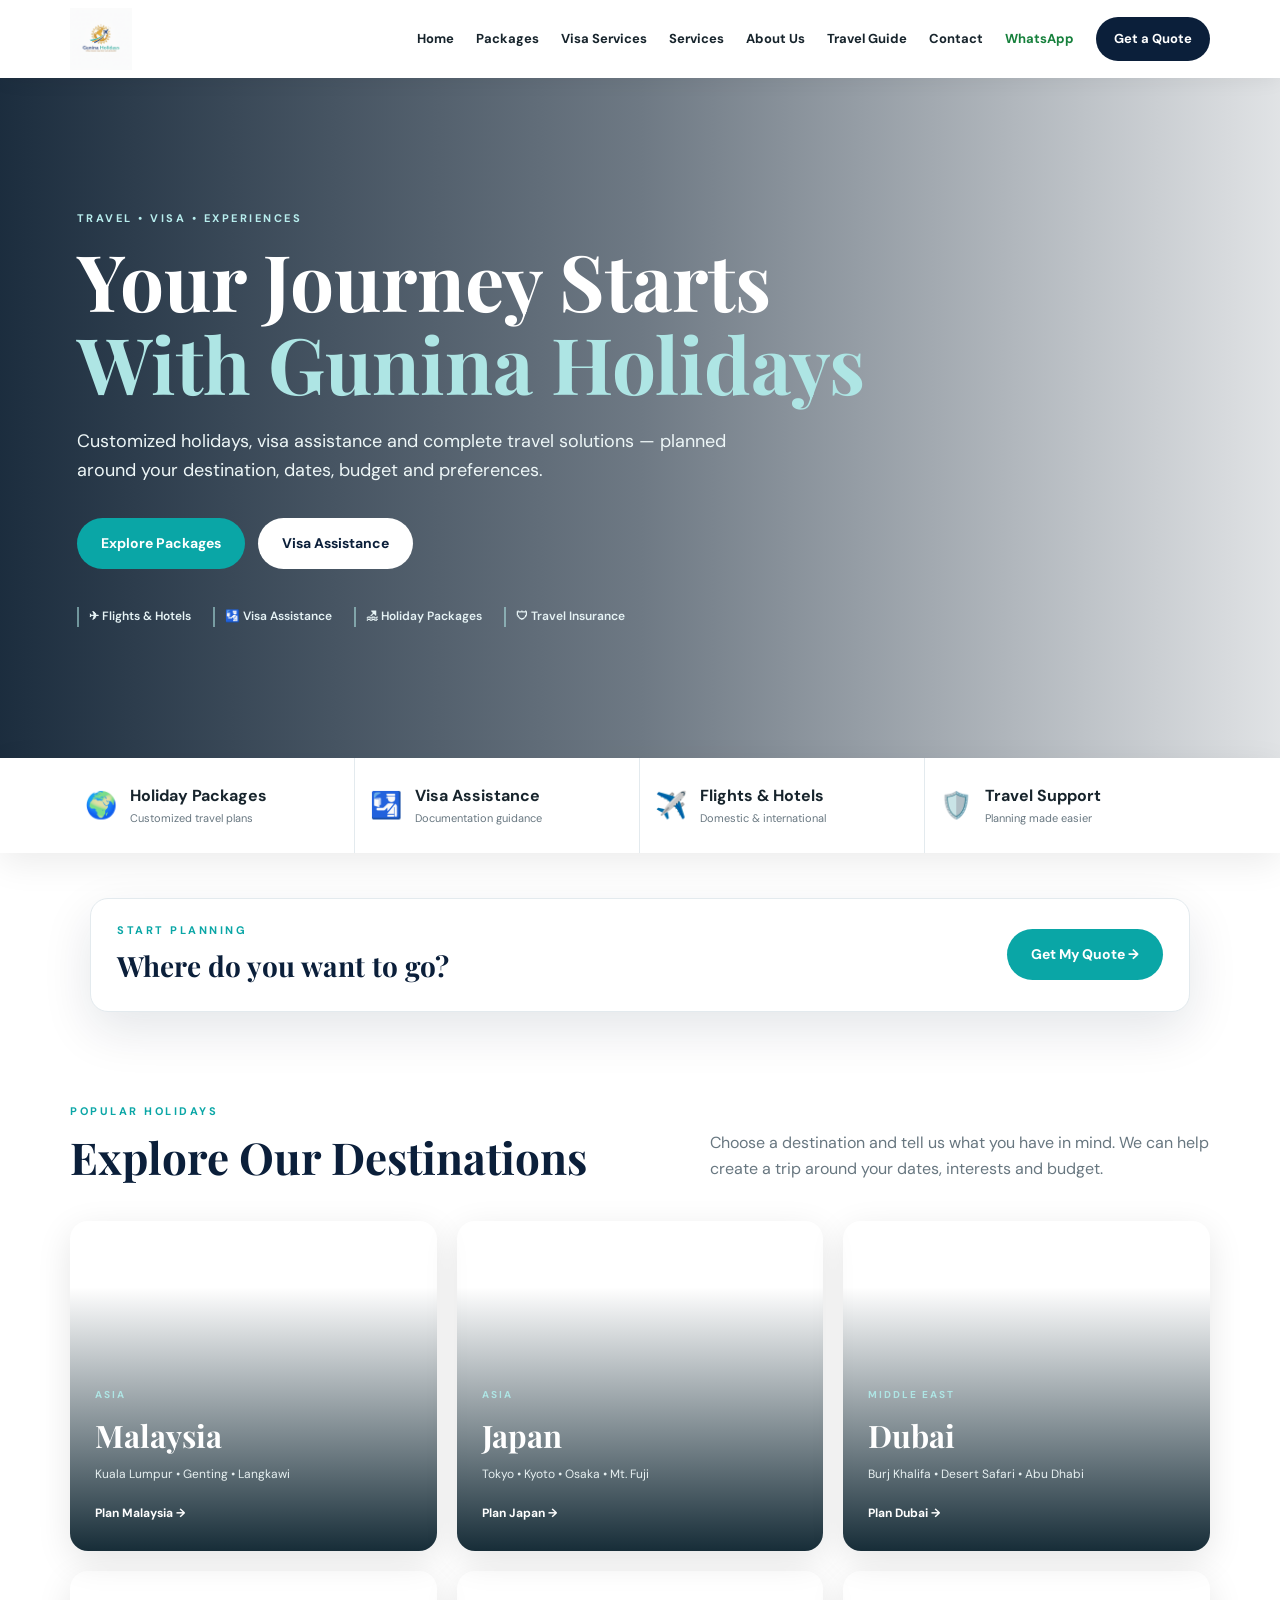
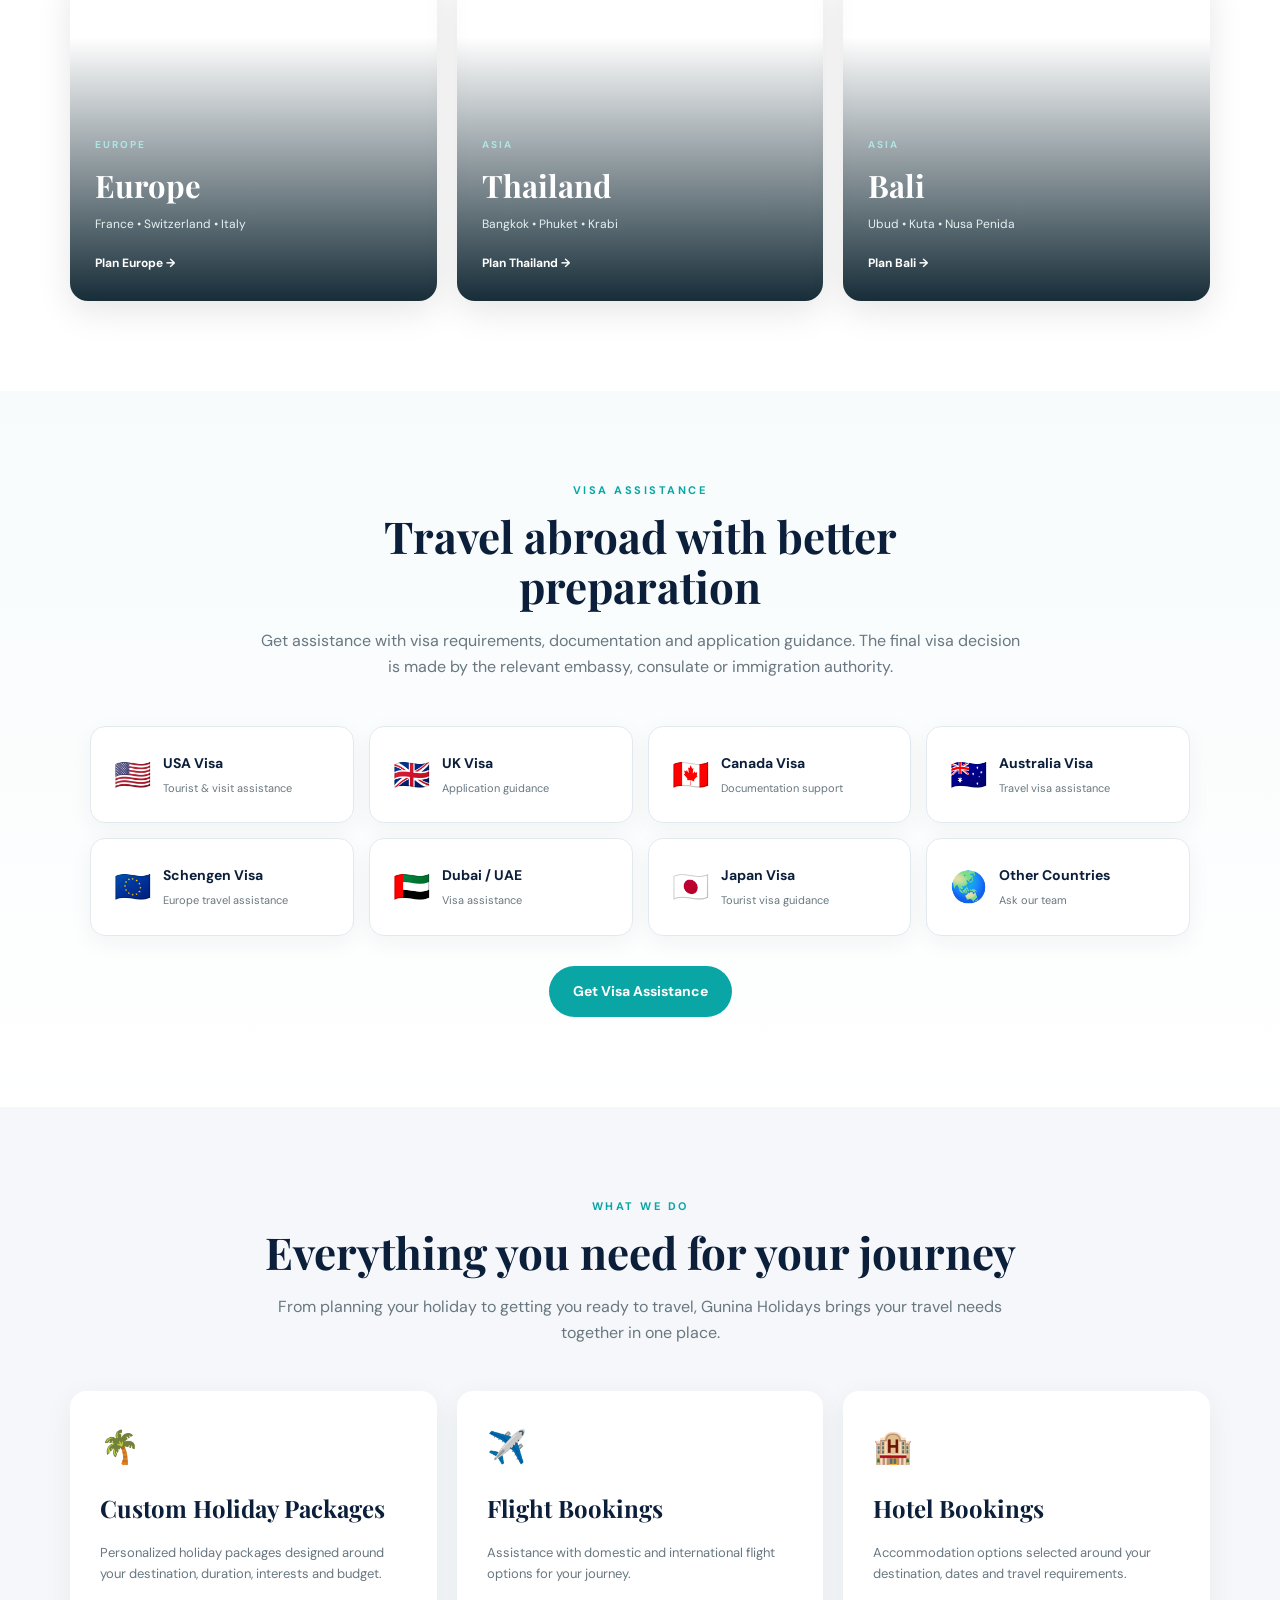
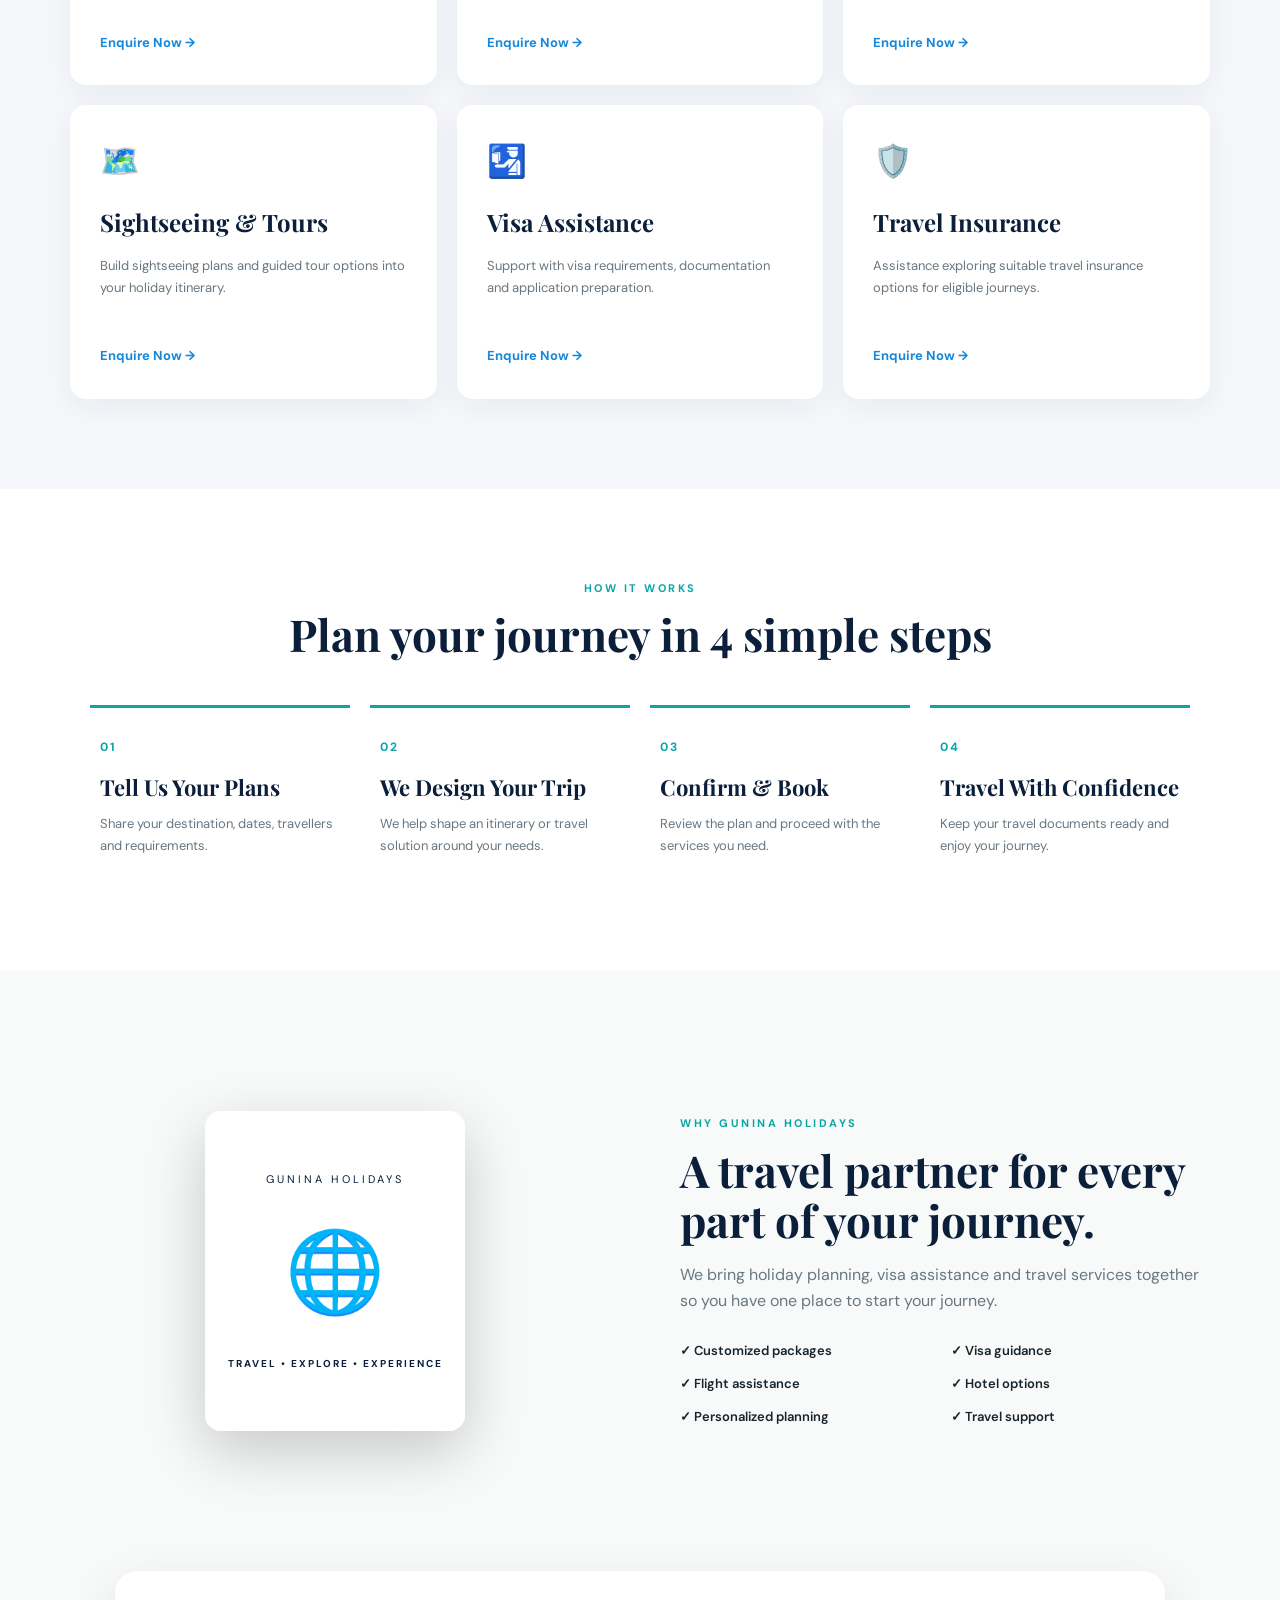
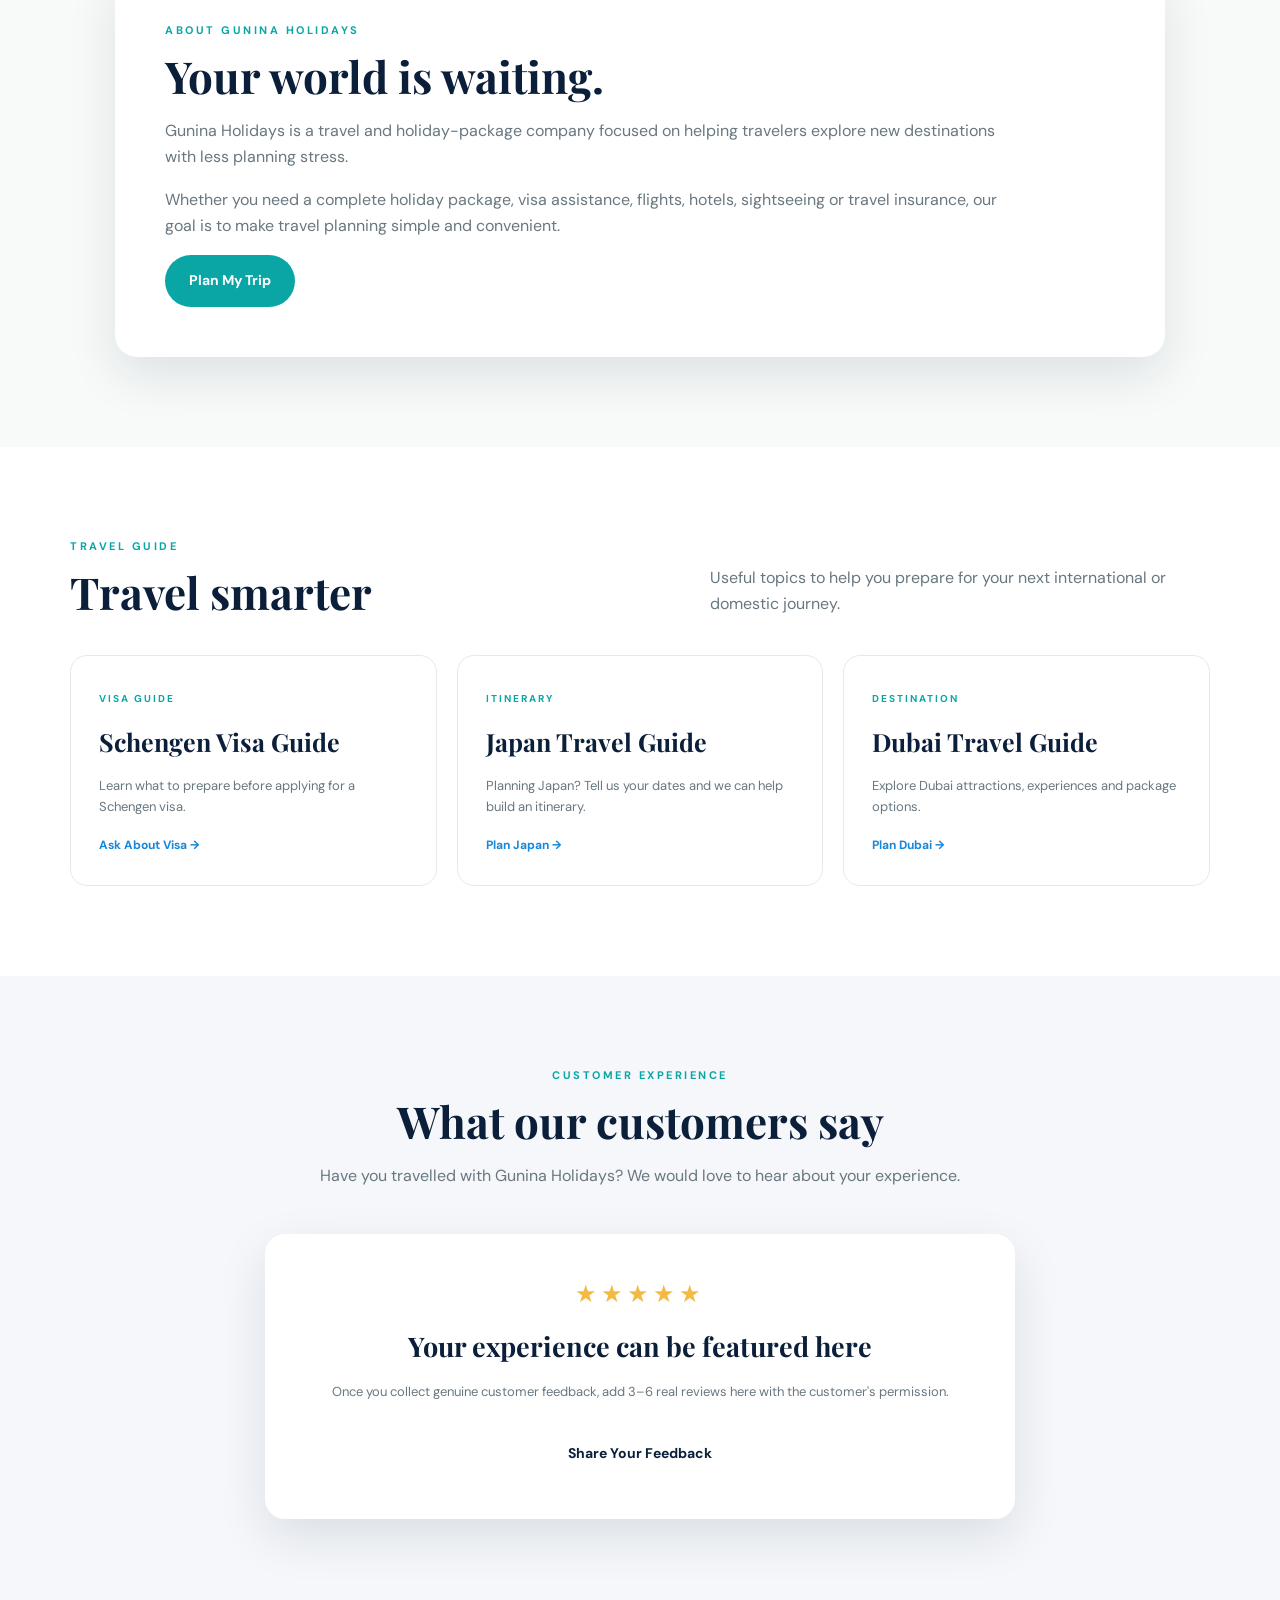
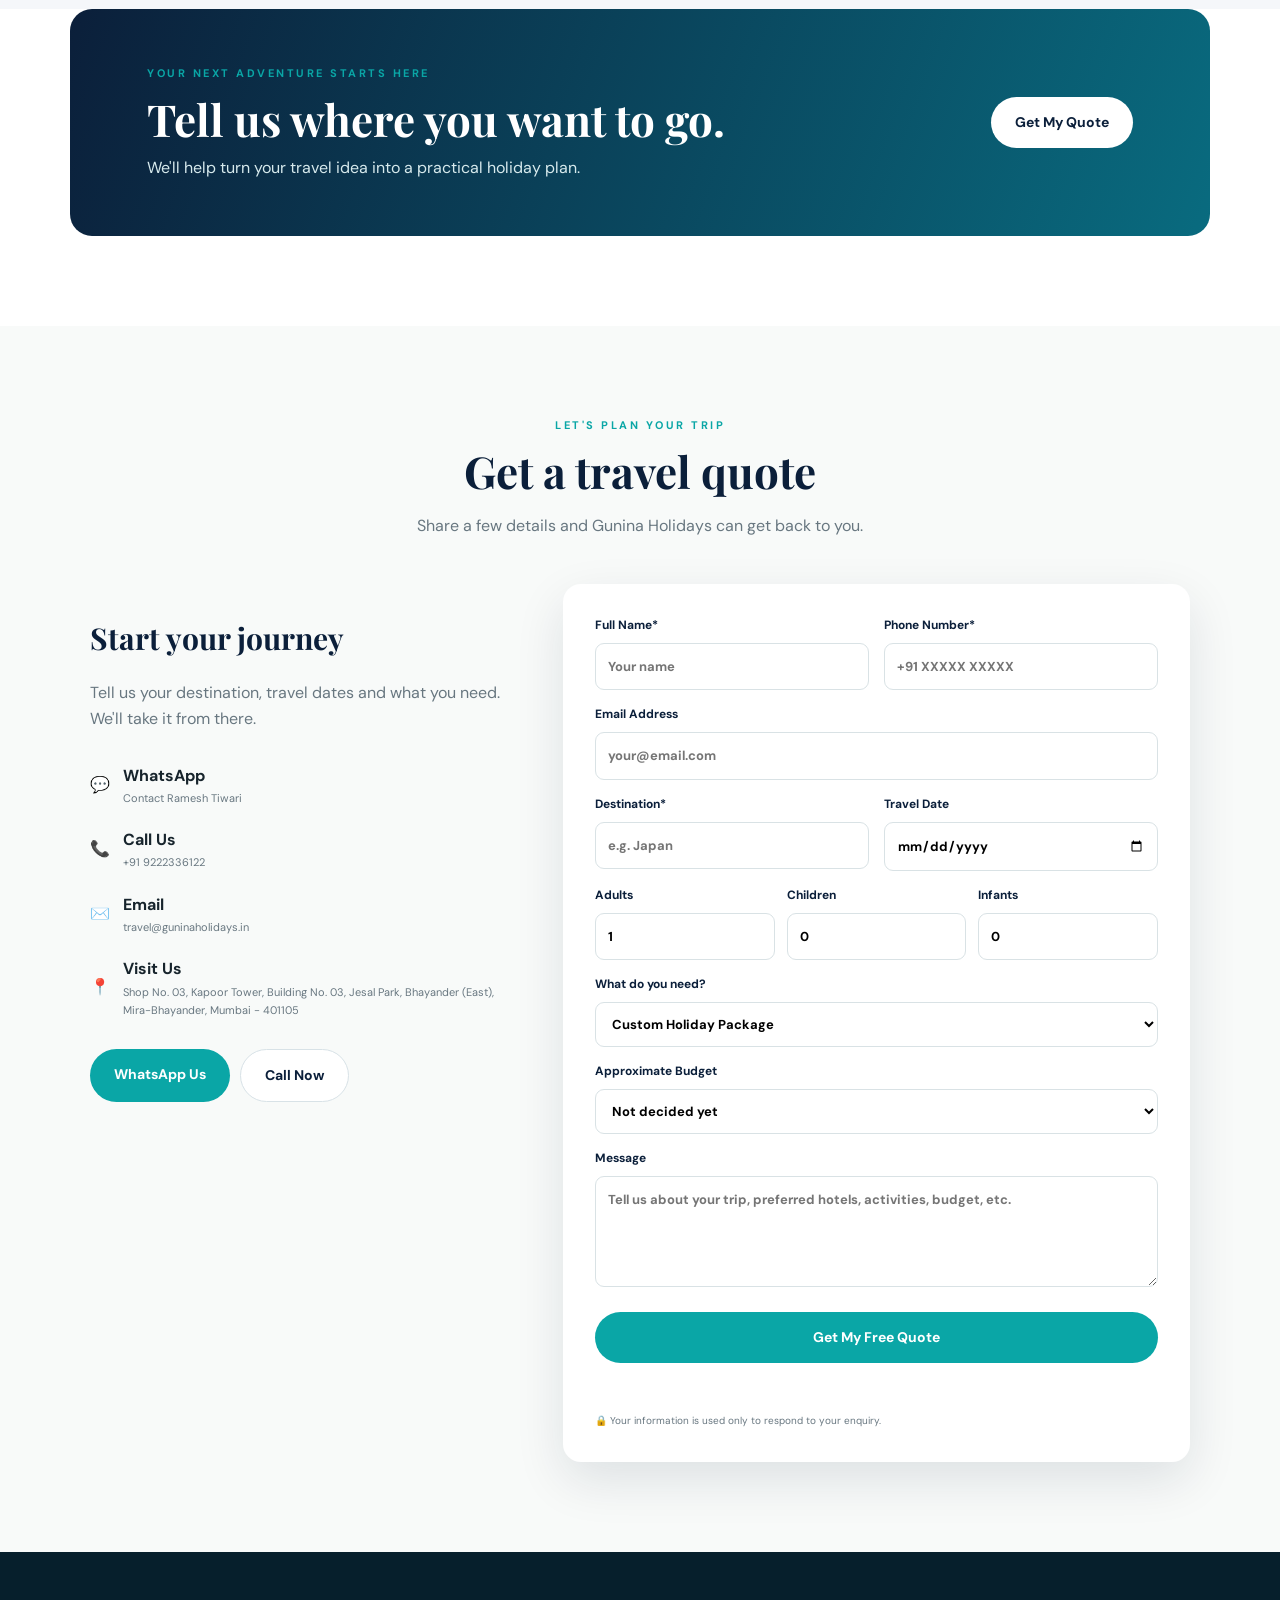
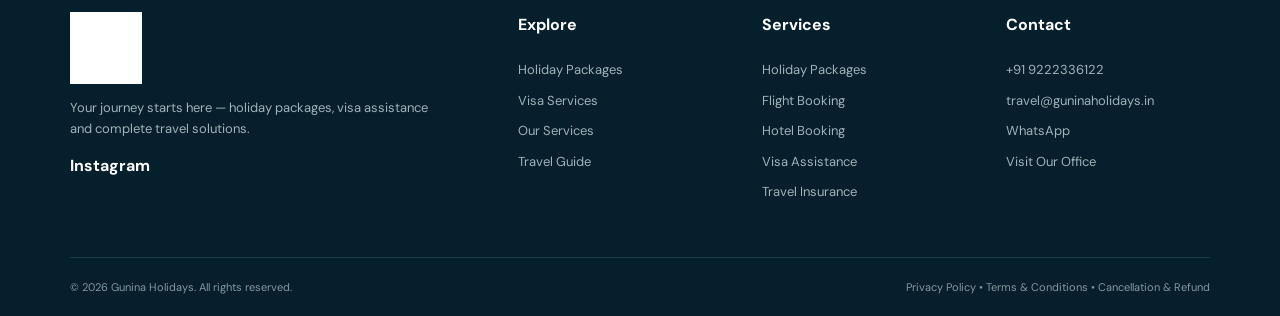
==== commit 53179c1d: "Add files via upload" ====
--- a/index.html
+++ b/index.html
@@ -3,170 +3,414 @@
 <head>
   <meta charset="UTF-8">
   <meta name="viewport" content="width=device-width, initial-scale=1.0">
-  <meta name="description" content="Gunina Holidays - Holiday packages, visa assistance and flight ticket services for destinations around the world.">
-  <meta name="keywords" content="Gunina Holidays, holiday packages, travel agency, visa services, flight tickets, international travel">
+
+  <title>Gunina Holidays | Holiday Packages, Visa Assistance & Travel Services</title>
+  <meta name="description" content="Gunina Holidays offers customized domestic and international holiday packages, visa assistance, flight and hotel bookings, sightseeing and travel insurance. Plan your journey with us.">
+  <meta name="keywords" content="Gunina Holidays, holiday packages, visa assistance, travel agency, travel agency Bhayander, visa consultant Bhayander, Dubai packages, Japan packages, Malaysia packages, Schengen visa assistance">
   <meta name="author" content="Gunina Holidays">
-  <meta property="og:title" content="Gunina Holidays | Explore the World">
-  <meta property="og:description" content="Holiday packages, visa assistance and flight tickets for your next journey.">
+  <meta name="robots" content="index, follow">
+  <link rel="canonical" href="https://www.guninaholidays.in/">
+
+  <meta property="og:title" content="Gunina Holidays | Your Journey Starts Here">
+  <meta property="og:description" content="Customized holidays, visa assistance, flights, hotels and travel insurance from Gunina Holidays.">
   <meta property="og:type" content="website">
-  <title>Gunina Holidays | Explore the World</title>
+  <meta property="og:url" content="https://www.guninaholidays.in/">
+  <meta property="og:image" content="gunina-holidays-logo.png">
+
+  <meta name="theme-color" content="#0b1f3a">
+  <link rel="preconnect" href="https://fonts.googleapis.com">
+  <link rel="preconnect" href="https://fonts.gstatic.com" crossorigin>
+  <link href="https://fonts.googleapis.com/css2?family=DM+Sans:wght@400;500;600;700&family=Playfair+Display:wght@600;700&display=swap" rel="stylesheet">
   <link rel="stylesheet" href="style.css">
+
+  <script type="application/ld+json">
+  {
+    "@context": "https://schema.org",
+    "@type": "TravelAgency",
+    "name": "Gunina Holidays",
+    "url": "https://www.guninaholidays.in/",
+    "telephone": "+91 9222336122",
+    "email": "travel@guninaholidays.in",
+    "logo": "https://www.guninaholidays.in/gunina-holidays-logo.png",
+    "description": "Holiday packages, visa assistance, flight and hotel bookings, sightseeing and travel insurance.",
+    "address": {
+      "@type": "PostalAddress",
+      "streetAddress": "Shop No. 03, Kapoor Tower, Building No. 03, Jesal Park",
+      "addressLocality": "Bhayander East",
+      "addressRegion": "Maharashtra",
+      "postalCode": "401105",
+      "addressCountry": "IN"
+    }
+  }
+  </script>
 </head>
+
 <body>
-  <header class="navbar">
-    <a class="brand" href="#home">
-      <img class="brand-logo" src="gunina-holidays-logo.png" alt="Gunina Holidays - Where dreams meet their real destination">
+  <header class="navbar" id="top">
+    <a class="brand" href="#home" aria-label="Gunina Holidays home">
+      <img class="brand-logo" src="gunina-holidays-logo.png" alt="Gunina Holidays">
     </a>
-    <button class="menu-toggle" aria-label="Open menu">☰</button>
-    <nav class="nav-links">
+
+    <button class="menu-toggle" aria-label="Open navigation menu" aria-expanded="false">☰</button>
+
+    <nav class="nav-links" aria-label="Main navigation">
       <a href="#home">Home</a>
       <a href="#packages">Packages</a>
+      <a href="#visa">Visa Services</a>
       <a href="#services">Services</a>
       <a href="#about">About Us</a>
-      <a href="#contact" class="nav-cta">Enquire Now</a>
+      <a href="#travel-guide">Travel Guide</a>
+      <a href="#contact">Contact</a>
+      <a class="nav-whatsapp" href="https://wa.me/919222336122" target="_blank" rel="noopener">WhatsApp</a>
+      <a href="#contact" class="nav-cta">Get a Quote</a>
     </nav>
   </header>
 
   <main>
+    <!-- HERO -->
     <section id="home" class="hero">
       <div class="hero-overlay"></div>
       <div class="hero-content">
-        <p class="eyebrow">YOUR JOURNEY • OUR EXPERTISE</p>
-        <h1>Explore the world.<br><span>Make memories.</span></h1>
-        <p class="hero-text">Discover unforgettable holiday packages, visa assistance and flight tickets — all planned around your journey.</p>
+        <p class="eyebrow">TRAVEL • VISA • EXPERIENCES</p>
+        <h1>Your Journey Starts <span>With Gunina Holidays</span></h1>
+        <p class="hero-text">
+          Customized holidays, visa assistance and complete travel solutions —
+          planned around your destination, dates, budget and preferences.
+        </p>
         <div class="hero-actions">
           <a href="#packages" class="btn btn-primary">Explore Packages</a>
-          <a href="#contact" class="btn btn-light">Enquire Now</a>
-        </div>
-      </div>
-      <div class="hero-badge">
-        <span>✈</span>
-        <div><strong>Travel with confidence</strong><small>Packages • Visa • Tickets</small></div>
-      </div>
-    </section>
-
-    <section class="quick-services">
+          <a href="#visa" class="btn btn-light">Visa Assistance</a>
+        </div>
+        <div class="hero-trust">
+          <span>✈ Flights & Hotels</span>
+          <span>🛂 Visa Assistance</span>
+          <span>🏖 Holiday Packages</span>
+          <span>🛡 Travel Insurance</span>
+        </div>
+      </div>
+    </section>
+
+    <!-- QUICK SERVICES -->
+    <section class="quick-services" aria-label="Key travel services">
       <div><div class="quick-icon">🌍</div><div><strong>Holiday Packages</strong><small>Customized travel plans</small></div></div>
-      <div><div class="quick-icon">🛂</div><div><strong>Visa Assistance</strong><small>Guidance for your journey</small></div></div>
-      <div><div class="quick-icon">✈️</div><div><strong>Flight Tickets</strong><small>Domestic & international</small></div></div>
-      <div><div class="quick-icon">🏨</div><div><strong>Travel Planning</strong><small>Hotels & transfers</small></div></div>
-    </section>
-
+      <div><div class="quick-icon">🛂</div><div><strong>Visa Assistance</strong><small>Documentation guidance</small></div></div>
+      <div><div class="quick-icon">✈️</div><div><strong>Flights & Hotels</strong><small>Domestic & international</small></div></div>
+      <div><div class="quick-icon">🛡️</div><div><strong>Travel Support</strong><small>Planning made easier</small></div></div>
+    </section>
+
+    <!-- QUICK ENQUIRY -->
+    <section class="quick-enquiry">
+      <div>
+        <p class="eyebrow">START PLANNING</p>
+        <h2>Where do you want to go?</h2>
+      </div>
+      <a href="#contact" class="btn btn-primary">Get My Quote →</a>
+    </section>
+
+    <!-- PACKAGES -->
     <section id="packages" class="section">
       <div class="section-heading">
         <div>
-          <p class="eyebrow">TRAVEL INSPIRATION</p>
-          <h2>Popular Destinations</h2>
-        </div>
-        <p>From quick getaways to bucket-list adventures, we'll help you plan the trip that feels right for you.</p>
+          <p class="eyebrow">POPULAR HOLIDAYS</p>
+          <h2>Explore Our Destinations</h2>
+        </div>
+        <p>Choose a destination and tell us what you have in mind. We can help create a trip around your dates, interests and budget.</p>
       </div>
 
       <div class="destination-grid">
         <article class="destination-card malaysia">
-          <div class="card-content"><span>ASIA</span><h3>Malaysia</h3><p>Kuala Lumpur • Genting • Langkawi</p><a href="#contact">Enquire Now →</a></div>
+          <div class="card-content"><span>ASIA</span><h3>Malaysia</h3><p>Kuala Lumpur • Genting • Langkawi</p><a href="#contact">Plan Malaysia →</a></div>
         </article>
         <article class="destination-card japan">
-          <div class="card-content"><span>ASIA</span><h3>Japan</h3><p>Tokyo • Kyoto • Osaka</p><a href="#contact">Enquire Now →</a></div>
+          <div class="card-content"><span>ASIA</span><h3>Japan</h3><p>Tokyo • Kyoto • Osaka • Mt. Fuji</p><a href="#contact">Plan Japan →</a></div>
         </article>
         <article class="destination-card dubai">
-          <div class="card-content"><span>MIDDLE EAST</span><h3>Dubai</h3><p>Luxury • Adventure • Shopping</p><a href="#contact">Enquire Now →</a></div>
+          <div class="card-content"><span>MIDDLE EAST</span><h3>Dubai</h3><p>Burj Khalifa • Desert Safari • Abu Dhabi</p><a href="#contact">Plan Dubai →</a></div>
         </article>
         <article class="destination-card europe">
-          <div class="card-content"><span>EUROPE</span><h3>Europe</h3><p>France • Switzerland • Italy</p><a href="#contact">Enquire Now →</a></div>
+          <div class="card-content"><span>EUROPE</span><h3>Europe</h3><p>France • Switzerland • Italy</p><a href="#contact">Plan Europe →</a></div>
         </article>
         <article class="destination-card thailand">
-          <div class="card-content"><span>ASIA</span><h3>Thailand</h3><p>Bangkok • Phuket • Krabi</p><a href="#contact">Enquire Now →</a></div>
+          <div class="card-content"><span>ASIA</span><h3>Thailand</h3><p>Bangkok • Phuket • Krabi</p><a href="#contact">Plan Thailand →</a></div>
         </article>
         <article class="destination-card bali">
-          <div class="card-content"><span>ASIA</span><h3>Bali</h3><p>Ubud • Kuta • Nusa Penida</p><a href="#contact">Enquire Now →</a></div>
-        </article>
-      </div>
-    </section>
-
+          <div class="card-content"><span>ASIA</span><h3>Bali</h3><p>Ubud • Kuta • Nusa Penida</p><a href="#contact">Plan Bali →</a></div>
+        </article>
+      </div>
+    </section>
+
+    <!-- VISA -->
+    <section id="visa" class="section visa-section">
+      <div class="center-heading">
+        <p class="eyebrow">VISA ASSISTANCE</p>
+        <h2>Travel abroad with better preparation</h2>
+        <p>Get assistance with visa requirements, documentation and application guidance. The final visa decision is made by the relevant embassy, consulate or immigration authority.</p>
+      </div>
+
+      <div class="visa-grid">
+        <a class="visa-card" href="#contact"><span>🇺🇸</span><strong>USA Visa</strong><small>Tourist & visit assistance</small></a>
+        <a class="visa-card" href="#contact"><span>🇬🇧</span><strong>UK Visa</strong><small>Application guidance</small></a>
+        <a class="visa-card" href="#contact"><span>🇨🇦</span><strong>Canada Visa</strong><small>Documentation support</small></a>
+        <a class="visa-card" href="#contact"><span>🇦🇺</span><strong>Australia Visa</strong><small>Travel visa assistance</small></a>
+        <a class="visa-card" href="#contact"><span>🇪🇺</span><strong>Schengen Visa</strong><small>Europe travel assistance</small></a>
+        <a class="visa-card" href="#contact"><span>🇦🇪</span><strong>Dubai / UAE</strong><small>Visa assistance</small></a>
+        <a class="visa-card" href="#contact"><span>🇯🇵</span><strong>Japan Visa</strong><small>Tourist visa guidance</small></a>
+        <a class="visa-card" href="#contact"><span>🌏</span><strong>Other Countries</strong><small>Ask our team</small></a>
+      </div>
+
+      <div class="center-action"><a href="#contact" class="btn btn-primary">Get Visa Assistance</a></div>
+    </section>
+
+    <!-- SERVICES -->
     <section id="services" class="section services-section">
       <div class="center-heading">
         <p class="eyebrow">WHAT WE DO</p>
         <h2>Everything you need for your journey</h2>
         <p>From planning your holiday to getting you ready to travel, Gunina Holidays brings your travel needs together in one place.</p>
       </div>
-      <div class="service-grid service-grid-expanded">
-        <article class="service-card"><div class="service-icon">🌴</div><h3>Custom Holiday Tour Packages</h3><p>Personalized holiday packages designed around your destination, budget, duration and interests.</p><a href="#contact">Enquire Now →</a></article>
-        <article class="service-card"><div class="service-icon">✈️</div><h3>Flight & Hotel Bookings</h3><p>Enquire about domestic and international flights along with comfortable hotel options for your trip.</p><a href="#contact">Enquire Now →</a></article>
-        <article class="service-card"><div class="service-icon">🗺️</div><h3>Sightseeing & Guided Tours</h3><p>Discover the highlights of every destination with sightseeing plans and guided tour options.</p><a href="#contact">Enquire Now →</a></article>
-        <article class="service-card"><div class="service-icon">🛂</div><h3>Visa Assistance</h3><p>Get support and guidance with visa requirements and the documentation needed for your journey.</p><a href="#contact">Enquire Now →</a></article>
-        <article class="service-card"><div class="service-icon">🛡️</div><h3>Travel Insurance</h3><p>Get assistance exploring suitable travel insurance options for greater confidence while travelling.</p><a href="#contact">Enquire Now →</a></article>
-        <article class="service-card"><div class="service-icon">🚐</div><h3>Transfers & Travel Planning</h3><p>Make your journey smoother with destination transfers, accommodation and personalized travel planning.</p><a href="#contact">Enquire Now →</a></article>
-      </div>
-    </section>
-
+
+      <div class="service-grid">
+        <article class="service-card"><div class="service-icon">🌴</div><h3>Custom Holiday Packages</h3><p>Personalized holiday packages designed around your destination, duration, interests and budget.</p><a href="#contact">Enquire Now →</a></article>
+        <article class="service-card"><div class="service-icon">✈️</div><h3>Flight Bookings</h3><p>Assistance with domestic and international flight options for your journey.</p><a href="#contact">Enquire Now →</a></article>
+        <article class="service-card"><div class="service-icon">🏨</div><h3>Hotel Bookings</h3><p>Accommodation options selected around your destination, dates and travel requirements.</p><a href="#contact">Enquire Now →</a></article>
+        <article class="service-card"><div class="service-icon">🗺️</div><h3>Sightseeing & Tours</h3><p>Build sightseeing plans and guided tour options into your holiday itinerary.</p><a href="#contact">Enquire Now →</a></article>
+        <article class="service-card"><div class="service-icon">🛂</div><h3>Visa Assistance</h3><p>Support with visa requirements, documentation and application preparation.</p><a href="#contact">Enquire Now →</a></article>
+        <article class="service-card"><div class="service-icon">🛡️</div><h3>Travel Insurance</h3><p>Assistance exploring suitable travel insurance options for eligible journeys.</p><a href="#contact">Enquire Now →</a></article>
+      </div>
+    </section>
+
+    <!-- HOW IT WORKS -->
+    <section class="section steps-section">
+      <div class="center-heading">
+        <p class="eyebrow">HOW IT WORKS</p>
+        <h2>Plan your journey in 4 simple steps</h2>
+      </div>
+
+      <div class="steps-grid">
+        <div class="step"><span>01</span><h3>Tell Us Your Plans</h3><p>Share your destination, dates, travellers and requirements.</p></div>
+        <div class="step"><span>02</span><h3>We Design Your Trip</h3><p>We help shape an itinerary or travel solution around your needs.</p></div>
+        <div class="step"><span>03</span><h3>Confirm & Book</h3><p>Review the plan and proceed with the services you need.</p></div>
+        <div class="step"><span>04</span><h3>Travel With Confidence</h3><p>Keep your travel documents ready and enjoy your journey.</p></div>
+      </div>
+    </section>
+
+    <!-- WHY US -->
+    <section class="section why-section">
+      <div class="about-section">
+        <div class="about-visual">
+          <div class="passport-card">
+            <div class="passport-top">GUNINA HOLIDAYS</div>
+            <div class="passport-globe">🌐</div>
+            <strong>TRAVEL • EXPLORE • EXPERIENCE</strong>
+          </div>
+        </div>
+        <div class="about-copy">
+          <p class="eyebrow">WHY GUNINA HOLIDAYS</p>
+          <h2>A travel partner for every part of your journey.</h2>
+          <p>We bring holiday planning, visa assistance and travel services together so you have one place to start your journey.</p>
+          <div class="about-points">
+            <span>✓ Customized packages</span>
+            <span>✓ Visa guidance</span>
+            <span>✓ Flight assistance</span>
+            <span>✓ Hotel options</span>
+            <span>✓ Personalized planning</span>
+            <span>✓ Travel support</span>
+          </div>
+        </div>
+      </div>
+    </section>
+
+    <!-- ABOUT -->
+    <section id="about" class="section about-text-section">
+      <div class="about-text-card">
+        <p class="eyebrow">ABOUT GUNINA HOLIDAYS</p>
+        <h2>Your world is waiting.</h2>
+        <p>Gunina Holidays is a travel and holiday-package company focused on helping travelers explore new destinations with less planning stress.</p>
+        <p>Whether you need a complete holiday package, visa assistance, flights, hotels, sightseeing or travel insurance, our goal is to make travel planning simple and convenient.</p>
+        <a href="#contact" class="btn btn-primary">Plan My Trip</a>
+      </div>
+    </section>
+
+    <!-- TRAVEL GUIDE -->
+    <section id="travel-guide" class="section guide-section">
+      <div class="section-heading">
+        <div>
+          <p class="eyebrow">TRAVEL GUIDE</p>
+          <h2>Travel smarter</h2>
+        </div>
+        <p>Useful topics to help you prepare for your next international or domestic journey.</p>
+      </div>
+
+      <div class="guide-grid">
+        <article><span>VISA GUIDE</span><h3>Schengen Visa Guide</h3><p>Learn what to prepare before applying for a Schengen visa.</p><a href="#contact">Ask About Visa →</a></article>
+        <article><span>ITINERARY</span><h3>Japan Travel Guide</h3><p>Planning Japan? Tell us your dates and we can help build an itinerary.</p><a href="#contact">Plan Japan →</a></article>
+        <article><span>DESTINATION</span><h3>Dubai Travel Guide</h3><p>Explore Dubai attractions, experiences and package options.</p><a href="#contact">Plan Dubai →</a></article>
+      </div>
+    </section>
+
+    <!-- REVIEWS -->
+    <section class="section reviews-section">
+      <div class="center-heading">
+        <p class="eyebrow">CUSTOMER EXPERIENCE</p>
+        <h2>What our customers say</h2>
+        <p>Have you travelled with Gunina Holidays? We would love to hear about your experience.</p>
+      </div>
+
+      <div class="review-note">
+        <div class="stars">★★★★★</div>
+        <h3>Your experience can be featured here</h3>
+        <p>Once you collect genuine customer feedback, add 3–6 real reviews here with the customer's permission.</p>
+        <a href="#contact" class="btn btn-light">Share Your Feedback</a>
+      </div>
+    </section>
+
+    <!-- CTA -->
     <section class="quote-banner">
       <div>
         <p class="eyebrow">YOUR NEXT ADVENTURE STARTS HERE</p>
         <h2>Tell us where you want to go.</h2>
         <p>We'll help turn your travel idea into a practical holiday plan.</p>
       </div>
-      <a href="#contact" class="btn btn-light">Enquire Now</a>
-    </section>
-
-    <section id="about" class="section about-section">
-      <div class="about-visual">
-        <div class="passport-card">
-          <div class="passport-top">GUNINA HOLIDAYS</div>
-          <div class="passport-globe">🌐</div>
-          <strong>TRAVEL • EXPLORE • EXPERIENCE</strong>
-        </div>
-      </div>
-      <div class="about-copy">
-        <p class="eyebrow">ABOUT GUNINA HOLIDAYS</p>
-        <h2>Your world is waiting.</h2>
-        <p>Gunina Holidays is a travel and holiday-package company focused on helping travelers explore new destinations with less planning stress.</p>
-        <p>Whether you need a complete holiday package, visa assistance or flight tickets, our goal is to make your travel planning simple and convenient.</p>
-        <div class="about-points">
-          <span>✓ Customized packages</span><span>✓ Visa guidance</span><span>✓ Flight ticket assistance</span><span>✓ Personalized planning</span>
-        </div>
-      </div>
-    </section>
-
+      <a href="#contact" class="btn btn-light">Get My Quote</a>
+    </section>
+
+    <!-- CONTACT -->
     <section id="contact" class="section contact-section">
       <div class="center-heading">
         <p class="eyebrow">LET'S PLAN YOUR TRIP</p>
         <h2>Get a travel quote</h2>
         <p>Share a few details and Gunina Holidays can get back to you.</p>
       </div>
+
       <div class="contact-layout">
         <div class="contact-info">
           <h3>Start your journey</h3>
           <p>Tell us your destination, travel dates and what you need. We'll take it from there.</p>
-          <a class="contact-line" href="https://wa.me/919222336122" target="_blank" rel="noopener">💬 <span><strong>WhatsApp</strong><small>Contact Ramesh Tiwari</small></span></a>
-          <a class="contact-line" href="mailto:travel@guninaholidays.in">✉️ <span><strong>Email</strong><small>travel@guninaholidays.in</small></span></a>
-          <div class="contact-line">📍 <span><strong>Location</strong><small>Shop No. 03, Kapoor Tower, Building No. 03, Jesal Park, Bhayander (East), Mira-Bhayander, Mumbai - 401105</small></span></div>
-        </div>
+
+          <a class="contact-line" href="https://wa.me/919222336122" target="_blank" rel="noopener">
+            💬 <span><strong>WhatsApp</strong><small>Contact Ramesh Tiwari</small></span>
+          </a>
+          <a class="contact-line" href="tel:+919222336122">
+            📞 <span><strong>Call Us</strong><small>+91 9222336122</small></span>
+          </a>
+          <a class="contact-line" href="mailto:travel@guninaholidays.in">
+            ✉️ <span><strong>Email</strong><small>travel@guninaholidays.in</small></span>
+          </a>
+          <div class="contact-line">
+            📍 <span><strong>Visit Us</strong><small>Shop No. 03, Kapoor Tower, Building No. 03, Jesal Park, Bhayander (East), Mira-Bhayander, Mumbai - 401105</small></span>
+          </div>
+
+          <div class="contact-actions">
+            <a class="btn btn-primary" href="https://wa.me/919222336122" target="_blank" rel="noopener">WhatsApp Us</a>
+            <a class="btn btn-outline" href="tel:+919222336122">Call Now</a>
+          </div>
+        </div>
+
         <form id="quoteForm" class="quote-form" novalidate>
           <input type="hidden" name="access_key" value="39f1747b-3156-4128-b52c-34c83913263d">
           <input type="hidden" name="subject" value="New Website Enquiry - Gunina Holidays">
           <input type="hidden" name="from_name" value="Gunina Holidays Website">
           <input type="checkbox" name="botcheck" style="display:none">
-          <div class="form-row"><label>Name<input name="name" required placeholder="Your name"></label><label>Phone<input name="phone" required placeholder="+91 XXXXX XXXXX"></label></div>
-          <label>Email<input name="email" type="email" required placeholder="your@email.com"></label>
-          <div class="form-row"><label>Destination<input name="destination" required placeholder="e.g. Japan"></label><label>Travel Date<input name="date" type="date"></label></div>
-          <label>What service do you need?<select name="service"><option>Custom Holiday Tour Package</option><option>Flight & Hotel Bookings</option><option>Sightseeing & Guided Tours</option><option>Travel Insurance</option><option>Visa Assistance</option><option>Complete Travel Planning</option></select></label>
-          <label>Message<textarea name="message" rows="4" required placeholder="Tell us about your trip, number of travelers, budget, etc."></textarea></label>
-          <button class="btn btn-primary" type="submit">Send Enquiry</button>
-          <p id="formMessage" class="form-message"></p>
+
+          <div class="form-row">
+            <label>Full Name*<input name="name" required placeholder="Your name"></label>
+            <label>Phone Number*<input name="phone" required inputmode="tel" placeholder="+91 XXXXX XXXXX"></label>
+          </div>
+
+          <label>Email Address<input name="email" type="email" placeholder="your@email.com"></label>
+
+          <div class="form-row">
+            <label>Destination*<input name="destination" required placeholder="e.g. Japan"></label>
+            <label>Travel Date<input name="date" type="date"></label>
+          </div>
+
+          <div class="traveller-row">
+            <label>Adults<input name="adults" type="number" min="1" value="1"></label>
+            <label>Children<input name="children" type="number" min="0" value="0"></label>
+            <label>Infants<input name="infants" type="number" min="0" value="0"></label>
+          </div>
+
+          <label>What do you need?
+            <select name="service">
+              <option>Custom Holiday Package</option>
+              <option>Visa Assistance</option>
+              <option>Flight Booking</option>
+              <option>Hotel Booking</option>
+              <option>Sightseeing & Guided Tours</option>
+              <option>Travel Insurance</option>
+              <option>Complete Travel Planning</option>
+              <option>Other</option>
+            </select>
+          </label>
+
+          <label>Approximate Budget
+            <select name="budget">
+              <option>Not decided yet</option>
+              <option>Under ₹50,000</option>
+              <option>₹50,000 – ₹1,00,000</option>
+              <option>₹1,00,000 – ₹2,00,000</option>
+              <option>₹2,00,000+</option>
+            </select>
+          </label>
+
+          <label>Message<textarea name="message" rows="4" required placeholder="Tell us about your trip, preferred hotels, activities, budget, etc."></textarea></label>
+
+          <button class="btn btn-primary form-submit" type="submit">Get My Free Quote</button>
+          <p id="formMessage" class="form-message" aria-live="polite"></p>
+          <p class="form-note">🔒 Your information is used only to respond to your enquiry.</p>
         </form>
       </div>
     </section>
   </main>
 
+  <!-- FOOTER -->
   <footer>
     <div class="footer-main">
-      <div><a class="brand footer-brand" href="#home"><img class="brand-logo" src="gunina-holidays-logo.png" alt="Gunina Holidays - Where dreams meet their real destination"></a><p>Explore the world with confidence.</p></div>
-      <div><h4>Explore</h4><a href="#packages">Packages</a><a href="#services">Services</a><a href="#about">About Us</a></div>
-      <div><h4>Services</h4><a href="#contact">Custom Holiday Packages</a><a href="#contact">Flight & Hotel Bookings</a><a href="#contact">Visa Assistance</a><a href="#contact">Travel Insurance</a></div>
-      <div><h4>Connect</h4><a href="#contact">Contact Us</a><a href="#contact">Enquire Now</a><a href="https://www.instagram.com/guninaholidays.ind/" target="_blank" rel="noopener" aria-label="Instagram">Instagram</a></div>
+      <div>
+        <a class="brand footer-brand" href="#home"><img class="brand-logo" src="gunina-holidays-logo.png" alt="Gunina Holidays"></a>
+        <p>Your journey starts here — holiday packages, visa assistance and complete travel solutions.</p>
+        <div class="footer-social">
+          <a href="https://www.instagram.com/guninaholidays.ind/" target="_blank" rel="noopener">Instagram</a>
+        </div>
+      </div>
+
+      <div>
+        <h4>Explore</h4>
+        <a href="#packages">Holiday Packages</a>
+        <a href="#visa">Visa Services</a>
+        <a href="#services">Our Services</a>
+        <a href="#travel-guide">Travel Guide</a>
+      </div>
+
+      <div>
+        <h4>Services</h4>
+        <a href="#contact">Holiday Packages</a>
+        <a href="#contact">Flight Booking</a>
+        <a href="#contact">Hotel Booking</a>
+        <a href="#contact">Visa Assistance</a>
+        <a href="#contact">Travel Insurance</a>
+      </div>
+
+      <div>
+        <h4>Contact</h4>
+        <a href="tel:+919222336122">+91 9222336122</a>
+        <a href="mailto:travel@guninaholidays.in">travel@guninaholidays.in</a>
+        <a href="https://wa.me/919222336122" target="_blank" rel="noopener">WhatsApp</a>
+        <a href="#contact">Visit Our Office</a>
+      </div>
     </div>
-    <div class="footer-bottom"><span>© 2026 Gunina Holidays. All rights reserved.</span><span>Travel • Explore • Experience</span></div>
+
+    <div class="footer-bottom">
+      <span>© 2026 Gunina Holidays. All rights reserved.</span>
+      <span>Privacy Policy • Terms & Conditions • Cancellation & Refund</span>
+    </div>
   </footer>
-<script src="script.js"></script>
+
+  <div class="mobile-contact-bar">
+    <a href="tel:+919222336122">☎ Call Now</a>
+    <a href="https://wa.me/919222336122" target="_blank" rel="noopener">💬 WhatsApp</a>
+  </div>
+
+  <script src="script.js"></script>
 </body>
 </html>
--- a/style.css
+++ b/style.css
@@ -1,10 +1,243 @@
 @import url('https://fonts.googleapis.com/css2?family=DM+Sans:wght@400;500;600;700&family=Playfair+Display:wght@600;700&display=swap');
 
-:root{--navy:#092b3d;--blue:#087ea4;--teal:#0aa6a6;--cream:#f6f3ed;--gold:#e6b75c;--ink:#12222b;--muted:#64747d;--white:#fff;--shadow:0 18px 50px rgba(9,43,61,.12)}
-*{box-sizing:border-box}html{scroll-behavior:smooth}body{margin:0;font-family:'DM Sans',Arial,sans-serif;color:var(--ink);background:#fff;line-height:1.6}a{text-decoration:none;color:inherit}.navbar{position:sticky;top:0;z-index:20;height:78px;padding:0 6%;display:flex;align-items:center;justify-content:space-between;background:rgba(255,255,255,.96);backdrop-filter:blur(12px);box-shadow:0 2px 20px rgba(0,0,0,.05)}.brand{display:flex;align-items:center;color:var(--navy)}.brand-mark{width:42px;height:42px;border-radius:50%;display:grid;place-items:center;background:var(--navy);color:#fff;font-family:Georgia,serif;font-size:25px;font-weight:700}.brand strong{display:block;letter-spacing:2px;font-size:18px;line-height:1}.brand small{display:block;letter-spacing:4px;font-size:8px;margin-top:4px;color:var(--blue)}.nav-links{display:flex;gap:30px;align-items:center;font-size:14px;font-weight:600}.nav-links a:hover{color:var(--blue)}.nav-cta{background:var(--navy);color:#fff!important;padding:11px 19px;border-radius:30px}.menu-toggle{display:none;border:0;background:none;font-size:28px}.hero{min-height:620px;position:relative;display:flex;align-items:center;background-image:url('https://images.unsplash.com/photo-1500534623283-312aade485b7?auto=format&fit=crop&w=2000&q=85');background-size:cover;background-position:center}.hero-overlay{position:absolute;inset:0;background:linear-gradient(90deg,rgba(4,30,43,.86),rgba(4,30,43,.4),rgba(4,30,43,.05))}.hero-content{position:relative;color:#fff;width:min(1100px,88%);margin:auto}.eyebrow{letter-spacing:2.5px;font-size:11px;font-weight:700;color:var(--teal);margin:0 0 12px}.hero .eyebrow{color:#b8ecec}.hero h1{font-family:'Playfair Display',Georgia,serif;font-size:clamp(45px,7vw,82px);line-height:1.05;margin:0 0 22px;max-width:800px}.hero h1 span{color:#aee5e4}.hero-text{font-size:18px;max-width:620px;color:#edf6f7;margin-bottom:32px}.hero-actions{display:flex;gap:13px;flex-wrap:wrap}.btn{display:inline-block;border:0;border-radius:30px;padding:14px 24px;font-weight:700;cursor:pointer;font-size:14px}.btn-primary{background:var(--teal);color:#fff}.btn-primary:hover{background:#078b8b}.btn-light{background:#fff;color:var(--navy)}.hero-badge{position:absolute;right:6%;bottom:32px;background:rgba(255,255,255,.95);padding:15px 20px;border-radius:12px;display:flex;gap:12px;align-items:center;box-shadow:var(--shadow)}.hero-badge span{font-size:26px}.hero-badge strong,.hero-badge small{display:block}.hero-badge small{font-size:11px;color:var(--muted)}.quick-services{display:grid;grid-template-columns:repeat(4,1fr);padding:0 6%;background:#fff;box-shadow:0 10px 35px rgba(0,0,0,.08);position:relative;z-index:2}.quick-services>div{padding:25px 15px;display:flex;gap:13px;align-items:center;border-right:1px solid #e7ecee}.quick-services>div:last-child{border:0}.quick-icon{font-size:26px}.quick-services strong,.quick-services small{display:block}.quick-services small{font-size:11px;color:var(--muted)}.section{padding:90px 6%}.section-heading{display:flex;justify-content:space-between;align-items:end;gap:40px;margin-bottom:38px}.section-heading>p{max-width:460px;color:var(--muted);margin:0}.section h2,.center-heading h2,.about-copy h2,.quote-banner h2{font-family:'Playfair Display',Georgia,serif;font-size:44px;line-height:1.15;margin:0;color:var(--navy)}.destination-grid{display:grid;grid-template-columns:repeat(3,1fr);gap:20px}.destination-card{min-height:330px;border-radius:18px;overflow:hidden;position:relative;background-size:cover;background-position:center;box-shadow:0 10px 35px rgba(0,0,0,.1)}.destination-card:before{content:"";position:absolute;inset:0;background:linear-gradient(transparent 25%,rgba(3,27,39,.9))}.malaysia{background-image:url('https://images.unsplash.com/photo-1596422846543-75c6fc197f07?auto=format&fit=crop&w=1000&q=80')}.japan{background-image:url('https://images.unsplash.com/photo-1493976040374-85c8e12f0c0e?auto=format&fit=crop&w=1000&q=80')}.dubai{background-image:url('https://images.unsplash.com/photo-1512453979798-5ea266f8880c?auto=format&fit=crop&w=1000&q=80')}.europe{background-image:url('https://images.unsplash.com/photo-1502602898657-3e91760cbb34?auto=format&fit=crop&w=1000&q=80')}.thailand{background-image:url('https://images.unsplash.com/photo-1552465011-b4e21bf6e79a?auto=format&fit=crop&w=1000&q=80')}.bali{background-image:url('https://images.unsplash.com/photo-1537996194471-e657df975ab4?auto=format&fit=crop&w=1000&q=80')}.card-content{position:absolute;bottom:0;left:0;right:0;padding:25px;color:#fff}.card-content span{font-size:10px;letter-spacing:2px;color:#aee5e4;font-weight:700}.card-content h3{font-family:'Playfair Display',serif;font-size:31px;margin:4px 0}.card-content p{font-size:12px;margin:0 0 14px;color:#e7f0f1}.card-content a{font-weight:700;font-size:12px}.services-section{background:var(--cream)}.center-heading{text-align:center;max-width:720px;margin:0 auto 45px}.center-heading>p:last-child{color:var(--muted)}.service-grid{display:grid;grid-template-columns:repeat(3,1fr);gap:20px}.service-card{background:#fff;border-radius:16px;padding:30px;box-shadow:0 8px 30px rgba(9,43,61,.06)}.service-icon{font-size:32px}.service-card h3{font-family:'Playfair Display',serif;color:var(--navy);font-size:24px;margin:15px 0 8px}.service-card p{color:var(--muted);font-size:13px;min-height:88px}.service-card a{color:var(--blue);font-weight:700;font-size:13px}.quote-banner{margin:0 6% 90px;border-radius:22px;padding:55px 6%;background:linear-gradient(110deg,var(--navy),#096b7f);color:#fff;display:flex;align-items:center;justify-content:space-between;gap:30px}.quote-banner h2{color:#fff;margin-bottom:10px}.quote-banner p:last-child{margin:0;color:#d7eaed}.about-section{display:grid;grid-template-columns:1fr 1fr;gap:80px;align-items:center}.about-visual{min-height:420px;border-radius:24px;background:url('https://images.unsplash.com/photo-1452421822248-d4c2b47f0c81?auto=format&fit=crop&w=1200&q=80') center/cover;display:grid;place-items:center}.passport-card{width:260px;height:320px;border-radius:16px;background:rgba(255,255,255,.94);box-shadow:0 20px 60px rgba(0,0,0,.2);display:flex;flex-direction:column;align-items:center;justify-content:center;color:var(--navy);gap:18px}.passport-top{letter-spacing:3px;font-size:11px}.passport-globe{font-size:80px}.passport-card strong{font-size:10px;letter-spacing:2px}.about-copy>p:not(.eyebrow){color:var(--muted)}.about-points{display:grid;grid-template-columns:1fr 1fr;gap:12px;margin-top:25px;font-weight:600;font-size:13px}.contact-section{background:#f8faf9}.contact-layout{max-width:1050px;margin:auto;display:grid;grid-template-columns:.8fr 1.2fr;gap:50px}.contact-info{padding:30px 0}.contact-info h3{font-family:'Playfair Display',serif;color:var(--navy);font-size:30px;margin:0 0 10px}.contact-info>p{color:var(--muted);margin-bottom:30px}.contact-line{display:flex;gap:13px;align-items:center;margin:20px 0}.contact-line span strong,.contact-line span small{display:block}.contact-line small{font-size:11px;color:var(--muted)}.quote-form{background:#fff;padding:30px;border-radius:18px;box-shadow:var(--shadow)}.form-row{display:grid;grid-template-columns:1fr 1fr;gap:15px}label{display:block;font-size:12px;font-weight:700;margin-bottom:15px;color:var(--navy)}input,select,textarea{width:100%;margin-top:7px;border:1px solid #d9e2e5;border-radius:9px;padding:12px;font:inherit;font-size:13px;outline:none;background:#fff}input:focus,select:focus,textarea:focus{border-color:var(--teal)}.form-message{font-size:12px;color:var(--teal);margin:10px 0 0}footer{background:#061f2c;color:#d8e7ea;padding:60px 6% 20px}.footer-main{display:grid;grid-template-columns:2fr 1fr 1fr 1fr;gap:40px;padding-bottom:45px}.footer-brand{color:#fff}.footer-main p{color:#9eb3b9;font-size:13px}.footer-main h4{color:#fff;margin-top:0}.footer-main>div>a:not(.brand){display:block;color:#9eb3b9;font-size:13px;margin:9px 0}.footer-main>div>a:hover{color:#fff}.footer-bottom{border-top:1px solid #1b3a45;padding-top:20px;display:flex;justify-content:space-between;font-size:11px;color:#809aa2}@media(max-width:900px){.nav-links{display:none;position:absolute;top:78px;left:0;right:0;background:#fff;padding:20px 6%;flex-direction:column;align-items:flex-start;box-shadow:0 15px 25px rgba(0,0,0,.08)}.nav-links.open{display:flex}.menu-toggle{display:block}.hero{min-height:600px}.quick-services{grid-template-columns:1fr 1fr}.quick-services>div{border-bottom:1px solid #e7ecee}.destination-grid,.service-grid{grid-template-columns:1fr 1fr}.about-section,.contact-layout{grid-template-columns:1fr}.about-visual{min-height:350px}.footer-main{grid-template-columns:2fr 1fr 1fr}}@media(max-width:600px){.navbar{height:70px}.nav-links{top:70px}.hero h1{font-size:48px}.hero-text{font-size:15px}.hero-badge{display:none}.section{padding:65px 5%}.section-heading{display:block}.section-heading>p{margin-top:15px}.section h2,.center-heading h2,.about-copy h2,.quote-banner h2{font-size:34px}.quick-services{grid-template-columns:1fr;padding:0 5%}.quick-services>div{border-right:0}.destination-grid,.service-grid,.form-row{grid-template-columns:1fr}.destination-card{min-height:290px}.quote-banner{margin:0 5% 65px;padding:35px 28px;display:block}.quote-banner .btn{margin-top:22px}.about-points{grid-template-columns:1fr}.footer-main{grid-template-columns:1fr 1fr}.footer-main>div:first-child{grid-column:1/-1}.footer-bottom{display:block}.footer-bottom span{display:block;margin:6px 0}}
-
+:root{
+  --navy:#0b1f3a;
+  --blue:#1687d9;
+  --teal:#0aa6a6;
+  --cream:#f5f7fa;
+  --gold:#f4b942;
+  --ink:#17242c;
+  --muted:#687780;
+  --white:#fff;
+  --line:#e3eaee;
+  --shadow:0 18px 50px rgba(11,31,58,.11);
+}
+
+*{box-sizing:border-box}
+html{scroll-behavior:smooth;scroll-padding-top:90px}
+body{margin:0;font-family:'DM Sans',Arial,sans-serif;color:var(--ink);background:#fff;line-height:1.65}
+a{text-decoration:none;color:inherit}
+button,input,select,textarea{font:inherit}
+button{cursor:pointer}
+
+.navbar{
+  position:sticky;top:0;z-index:100;height:78px;padding:0 5.5%;
+  display:flex;align-items:center;justify-content:space-between;
+  background:rgba(255,255,255,.97);backdrop-filter:blur(14px);
+  box-shadow:0 2px 20px rgba(0,0,0,.06)
+}
+.brand{display:flex;align-items:center;color:var(--navy)}
 .brand-logo{display:block;width:190px;height:auto;max-height:62px;object-fit:contain;object-position:left center}
+.nav-links{display:flex;gap:22px;align-items:center;font-size:13px;font-weight:700}
+.nav-links a{transition:.2s}
+.nav-links a:hover{color:var(--blue)}
+.nav-whatsapp{color:#16803c!important}
+.nav-cta{background:var(--navy);color:#fff!important;padding:11px 18px;border-radius:30px}
+.menu-toggle{display:none;border:0;background:none;font-size:28px;color:var(--navy)}
+
+.hero{
+  min-height:680px;position:relative;display:flex;align-items:center;
+  background-image:url('https://images.unsplash.com/photo-1500534623283-312aade485b7?auto=format&fit=crop&w=2200&q=85');
+  background-size:cover;background-position:center
+}
+.hero-overlay{position:absolute;inset:0;background:linear-gradient(90deg,rgba(5,24,43,.91),rgba(5,24,43,.58),rgba(5,24,43,.12))}
+.hero-content{position:relative;color:#fff;width:min(1160px,88%);margin:auto;padding:60px 0}
+.eyebrow{letter-spacing:2.5px;font-size:11px;font-weight:700;color:var(--teal);margin:0 0 12px}
+.hero .eyebrow{color:#b8eeee}
+.hero h1{font-family:'Playfair Display',Georgia,serif;font-size:clamp(45px,6.5vw,78px);line-height:1.06;margin:0 0 22px;max-width:850px}
+.hero h1 span{color:#aee5e4}
+.hero-text{font-size:18px;max-width:670px;color:#edf6f7;margin:0 0 32px}
+.hero-actions{display:flex;gap:13px;flex-wrap:wrap}
+.btn{display:inline-block;border:0;border-radius:30px;padding:14px 24px;font-weight:700;cursor:pointer;font-size:14px;transition:.2s}
+.btn:hover{transform:translateY(-2px)}
+.btn-primary{background:var(--teal);color:#fff}
+.btn-primary:hover{background:#078b8b}
+.btn-light{background:#fff;color:var(--navy)}
+.btn-outline{background:#fff;color:var(--navy);border:1px solid #d8e2e7}
+.hero-trust{display:flex;gap:22px;flex-wrap:wrap;margin-top:38px;font-size:12px;font-weight:600;color:#e6f3f5}
+.hero-trust span{border-left:2px solid rgba(174,229,228,.55);padding-left:10px}
+
+.quick-services{
+  display:grid;grid-template-columns:repeat(4,1fr);padding:0 5.5%;background:#fff;
+  box-shadow:0 10px 35px rgba(0,0,0,.08);position:relative;z-index:2
+}
+.quick-services>div{padding:25px 15px;display:flex;gap:13px;align-items:center;border-right:1px solid var(--line)}
+.quick-services>div:last-child{border:0}
+.quick-icon{font-size:26px}
+.quick-services strong,.quick-services small{display:block}
+.quick-services small{font-size:11px;color:var(--muted)}
+
+.quick-enquiry{
+  width:min(1100px,88%);margin:45px auto 0;padding:22px 26px;border:1px solid var(--line);
+  border-radius:18px;background:#fff;box-shadow:var(--shadow);
+  display:flex;justify-content:space-between;align-items:center;gap:20px
+}
+.quick-enquiry h2{margin:0;color:var(--navy);font-family:'Playfair Display',serif;font-size:28px}
+.quick-enquiry .eyebrow{margin-bottom:4px}
+
+.section{padding:90px 5.5%}
+.section-heading{display:flex;justify-content:space-between;align-items:end;gap:40px;margin-bottom:38px}
+.section-heading>p{max-width:500px;color:var(--muted);margin:0}
+.section h2,.center-heading h2,.about-copy h2,.quote-banner h2,.about-text-card h2{font-family:'Playfair Display',Georgia,serif;font-size:44px;line-height:1.15;margin:0;color:var(--navy)}
+.center-heading{text-align:center;max-width:760px;margin:0 auto 45px}
+.center-heading>p:last-child{color:var(--muted)}
+
+.destination-grid{display:grid;grid-template-columns:repeat(3,1fr);gap:20px}
+.destination-card{min-height:330px;border-radius:18px;overflow:hidden;position:relative;background-size:cover;background-position:center;box-shadow:0 10px 35px rgba(0,0,0,.1);transition:.25s}
+.destination-card:hover{transform:translateY(-5px)}
+.destination-card:before{content:"";position:absolute;inset:0;background:linear-gradient(transparent 20%,rgba(3,27,39,.92))}
+.malaysia{background-image:url('https://images.unsplash.com/photo-1596422846543-75c6fc197f07?auto=format&fit=crop&w=1000&q=80')}
+.japan{background-image:url('https://images.unsplash.com/photo-1493976040374-85c8e12f0c0e?auto=format&fit=crop&w=1000&q=80')}
+.dubai{background-image:url('https://images.unsplash.com/photo-1512453979798-5ea266f8880c?auto=format&fit=crop&w=1000&q=80')}
+.europe{background-image:url('https://images.unsplash.com/photo-1502602898657-3e91760cbb34?auto=format&fit=crop&w=1000&q=80')}
+.thailand{background-image:url('https://images.unsplash.com/photo-1552465011-b4e21bf6e79a?auto=format&fit=crop&w=1000&q=80')}
+.bali{background-image:url('https://images.unsplash.com/photo-1537996194471-e657df975ab4?auto=format&fit=crop&w=1000&q=80')}
+.card-content{position:absolute;bottom:0;left:0;right:0;padding:25px;color:#fff}
+.card-content span{font-size:10px;letter-spacing:2px;color:#aee5e4;font-weight:700}
+.card-content h3{font-family:'Playfair Display',serif;font-size:31px;margin:4px 0}
+.card-content p{font-size:12px;margin:0 0 14px;color:#e7f0f1}
+.card-content a{font-weight:700;font-size:12px;color:#fff}
+
+.visa-section{background:linear-gradient(180deg,#f7fbfc,#fff)}
+.visa-grid{display:grid;grid-template-columns:repeat(4,1fr);gap:15px;max-width:1100px;margin:auto}
+.visa-card{background:#fff;border:1px solid var(--line);border-radius:15px;padding:23px;display:grid;grid-template-columns:auto 1fr;column-gap:12px;align-items:center;box-shadow:0 7px 25px rgba(11,31,58,.05);transition:.2s}
+.visa-card:hover{transform:translateY(-3px);border-color:#b9dbe8;box-shadow:var(--shadow)}
+.visa-card span{font-size:30px;grid-row:span 2}
+.visa-card strong{color:var(--navy);font-size:14px}
+.visa-card small{color:var(--muted);font-size:11px}
+.center-action{text-align:center;margin-top:30px}
+
+.services-section{background:var(--cream)}
+.service-grid{display:grid;grid-template-columns:repeat(3,1fr);gap:20px}
+.service-card{background:#fff;border-radius:16px;padding:30px;box-shadow:0 8px 30px rgba(9,43,61,.06);transition:.2s}
+.service-card:hover{transform:translateY(-4px);box-shadow:var(--shadow)}
+.service-icon{font-size:32px}
+.service-card h3{font-family:'Playfair Display',serif;color:var(--navy);font-size:24px;margin:15px 0 8px}
+.service-card p{color:var(--muted);font-size:13px;min-height:74px}
+.service-card a{color:var(--blue);font-weight:700;font-size:13px}
+
+.steps-section{background:#fff}
+.steps-grid{display:grid;grid-template-columns:repeat(4,1fr);gap:20px;max-width:1100px;margin:auto}
+.step{border-top:3px solid var(--teal);padding:25px 10px}
+.step>span{font-size:12px;letter-spacing:2px;color:var(--teal);font-weight:700}
+.step h3{font-family:'Playfair Display',serif;color:var(--navy);font-size:22px;margin:10px 0 8px}
+.step p{color:var(--muted);font-size:13px;margin:0}
+
+.why-section{background:#f8faf9}
+.about-section{display:grid;grid-template-columns:1fr 1fr;gap:80px;align-items:center;max-width:1200px;margin:auto}
+.about-visual{min-height:420px;border-radius:24px;background:url('https://images.unsplash.com/photo-1452421822248-d4c2b47f0c81?auto=format&fit=crop&w=1200&q=80') center/cover;display:grid;place-items:center}
+.passport-card{width:260px;height:320px;border-radius:16px;background:rgba(255,255,255,.94);box-shadow:0 20px 60px rgba(0,0,0,.2);display:flex;flex-direction:column;align-items:center;justify-content:center;color:var(--navy);gap:18px}
+.passport-top{letter-spacing:3px;font-size:11px}
+.passport-globe{font-size:80px}
+.passport-card strong{font-size:10px;letter-spacing:2px}
+.about-copy>p:not(.eyebrow),.about-text-card>p:not(.eyebrow){color:var(--muted)}
+.about-points{display:grid;grid-template-columns:1fr 1fr;gap:12px;margin-top:25px;font-weight:600;font-size:13px}
+
+.about-text-section{padding-top:0;background:#f8faf9}
+.about-text-card{max-width:1050px;margin:auto;background:#fff;border-radius:22px;padding:50px;box-shadow:var(--shadow)}
+.about-text-card p{max-width:850px}
+
+.guide-section{background:#fff}
+.guide-grid{display:grid;grid-template-columns:repeat(3,1fr);gap:20px}
+.guide-grid article{border:1px solid var(--line);border-radius:17px;padding:28px;background:#fff}
+.guide-grid span{font-size:10px;letter-spacing:2px;color:var(--teal);font-weight:700}
+.guide-grid h3{font-family:'Playfair Display',serif;color:var(--navy);font-size:25px;margin:10px 0}
+.guide-grid p{color:var(--muted);font-size:13px}
+.guide-grid a{font-size:12px;color:var(--blue);font-weight:700}
+
+.reviews-section{background:var(--cream)}
+.review-note{max-width:750px;margin:auto;text-align:center;background:#fff;border-radius:20px;padding:40px;box-shadow:var(--shadow)}
+.stars{font-size:24px;letter-spacing:4px;color:var(--gold)}
+.review-note h3{font-family:'Playfair Display',serif;color:var(--navy);font-size:27px;margin:10px 0}
+.review-note p{color:var(--muted);font-size:13px;margin-bottom:25px}
+
+.quote-banner{margin:0 5.5% 90px;border-radius:22px;padding:55px 6%;background:linear-gradient(110deg,var(--navy),#096b7f);color:#fff;display:flex;align-items:center;justify-content:space-between;gap:30px}
+.quote-banner h2{color:#fff;margin-bottom:10px}
+.quote-banner p:last-child{margin:0;color:#d7eaed}
+
+.contact-section{background:#f8faf9}
+.contact-layout{max-width:1100px;margin:auto;display:grid;grid-template-columns:.8fr 1.2fr;gap:55px}
+.contact-info{padding:30px 0}
+.contact-info h3{font-family:'Playfair Display',serif;color:var(--navy);font-size:30px;margin:0 0 10px}
+.contact-info>p{color:var(--muted);margin-bottom:30px}
+.contact-line{display:flex;gap:13px;align-items:center;margin:20px 0}
+.contact-line span strong,.contact-line span small{display:block}
+.contact-line small{font-size:11px;color:var(--muted)}
+.contact-actions{display:flex;gap:10px;flex-wrap:wrap;margin-top:30px}
+
+.quote-form{background:#fff;padding:32px;border-radius:18px;box-shadow:var(--shadow)}
+.form-row{display:grid;grid-template-columns:1fr 1fr;gap:15px}
+.traveller-row{display:grid;grid-template-columns:repeat(3,1fr);gap:12px}
+label{display:block;font-size:12px;font-weight:700;margin-bottom:15px;color:var(--navy)}
+input,select,textarea{width:100%;margin-top:7px;border:1px solid #d9e2e5;border-radius:9px;padding:12px;font:inherit;font-size:13px;outline:none;background:#fff}
+input:focus,select:focus,textarea:focus{border-color:var(--teal);box-shadow:0 0 0 3px rgba(10,166,166,.08)}
+.form-submit{width:100%;margin-top:3px}
+.form-message{margin-top:14px;min-height:24px;font-size:12px;font-weight:600;line-height:1.5}
+.form-message.success{color:#16803c}
+.form-message.error{color:#c62828}
+.form-note{font-size:10px;color:var(--muted);margin:4px 0 0}
+.quote-form button:disabled{opacity:.7;cursor:wait}
+
+footer{background:#061f2c;color:#d8e7ea;padding:60px 5.5% 20px}
+.footer-main{display:grid;grid-template-columns:2fr 1fr 1fr 1fr;gap:40px;padding-bottom:45px}
+.footer-brand{color:#fff}
 .footer-brand .brand-logo{width:210px;max-height:72px;filter:brightness(0) invert(1)}
-@media(max-width:600px){.brand-logo{width:155px;max-height:54px}.footer-brand .brand-logo{width:185px}}
-
-.form-message{margin-top:14px;min-height:24px;font-size:12px;font-weight:600;line-height:1.5}.form-message.success{color:#16803c}.form-message.error{color:#c62828}.quote-form button:disabled{opacity:.7;cursor:wait}
+.footer-main p{color:#9eb3b9;font-size:13px;max-width:360px}
+.footer-main h4{color:#fff;margin-top:0}
+.footer-main>div>a:not(.brand){display:block;color:#9eb3b9;font-size:13px;margin:9px 0}
+.footer-main>div>a:hover{color:#fff}
+.footer-social a{font-weight:700;color:#fff!important}
+.footer-bottom{border-top:1px solid #1b3a45;padding-top:20px;display:flex;justify-content:space-between;font-size:11px;color:#809aa2}
+
+.mobile-contact-bar{display:none}
+
+@media(max-width:1050px){
+  .nav-links{gap:13px;font-size:12px}
+  .visa-grid{grid-template-columns:repeat(2,1fr)}
+  .steps-grid{grid-template-columns:repeat(2,1fr)}
+}
+@media(max-width:900px){
+  .nav-links{display:none;position:absolute;top:78px;left:0;right:0;background:#fff;padding:20px 6%;flex-direction:column;align-items:flex-start;box-shadow:0 15px 25px rgba(0,0,0,.08)}
+  .nav-links.open{display:flex}
+  .menu-toggle{display:block}
+  .hero{min-height:620px}
+  .destination-grid,.service-grid,.guide-grid{grid-template-columns:1fr 1fr}
+  .about-section,.contact-layout{grid-template-columns:1fr}
+  .about-visual{min-height:350px}
+  .footer-main{grid-template-columns:2fr 1fr 1fr}
+}
+@media(max-width:600px){
+  body{padding-bottom:64px}
+  .navbar{height:70px;padding:0 5%}
+  .nav-links{top:70px}
+  .brand-logo{width:155px;max-height:54px}
+  .hero{min-height:650px}
+  .hero-content{width:90%}
+  .hero h1{font-size:47px}
+  .hero-text{font-size:15px}
+  .hero-trust{display:grid;grid-template-columns:1fr 1fr;gap:12px;font-size:10px}
+  .quick-services{grid-template-columns:1fr;padding:0 5%}
+  .quick-services>div{border-right:0;border-bottom:1px solid var(--line)}
+  .quick-enquiry{width:90%;display:block;margin-top:25px;padding:22px}
+  .quick-enquiry .btn{margin-top:18px}
+  .section{padding:65px 5%}
+  .section-heading{display:block}
+  .section-heading>p{margin-top:15px}
+  .section h2,.center-heading h2,.about-copy h2,.quote-banner h2,.about-text-card h2{font-size:34px}
+  .destination-grid,.service-grid,.guide-grid,.visa-grid,.steps-grid{grid-template-columns:1fr}
+  .destination-card{min-height:290px}
+  .quote-banner{margin:0 5% 65px;padding:35px 28px;display:block}
+  .quote-banner .btn{margin-top:22px}
+  .about-points{grid-template-columns:1fr}
+  .about-text-card{padding:32px 25px}
+  .form-row,.traveller-row{grid-template-columns:1fr}
+  .footer-main{grid-template-columns:1fr 1fr}
+  .footer-main>div:first-child{grid-column:1/-1}
+  .footer-brand .brand-logo{width:185px}
+  .footer-bottom{display:block}
+  .footer-bottom span{display:block;margin:6px 0}
+  .mobile-contact-bar{display:grid;grid-template-columns:1fr 1fr;position:fixed;left:0;right:0;bottom:0;z-index:200;height:58px;background:#fff;box-shadow:0 -5px 20px rgba(0,0,0,.12)}
+  .mobile-contact-bar a{display:grid;place-items:center;font-weight:700;font-size:13px}
+  .mobile-contact-bar a:first-child{color:var(--navy);border-right:1px solid var(--line)}
+  .mobile-contact-bar a:last-child{background:#16803c;color:#fff}
+}
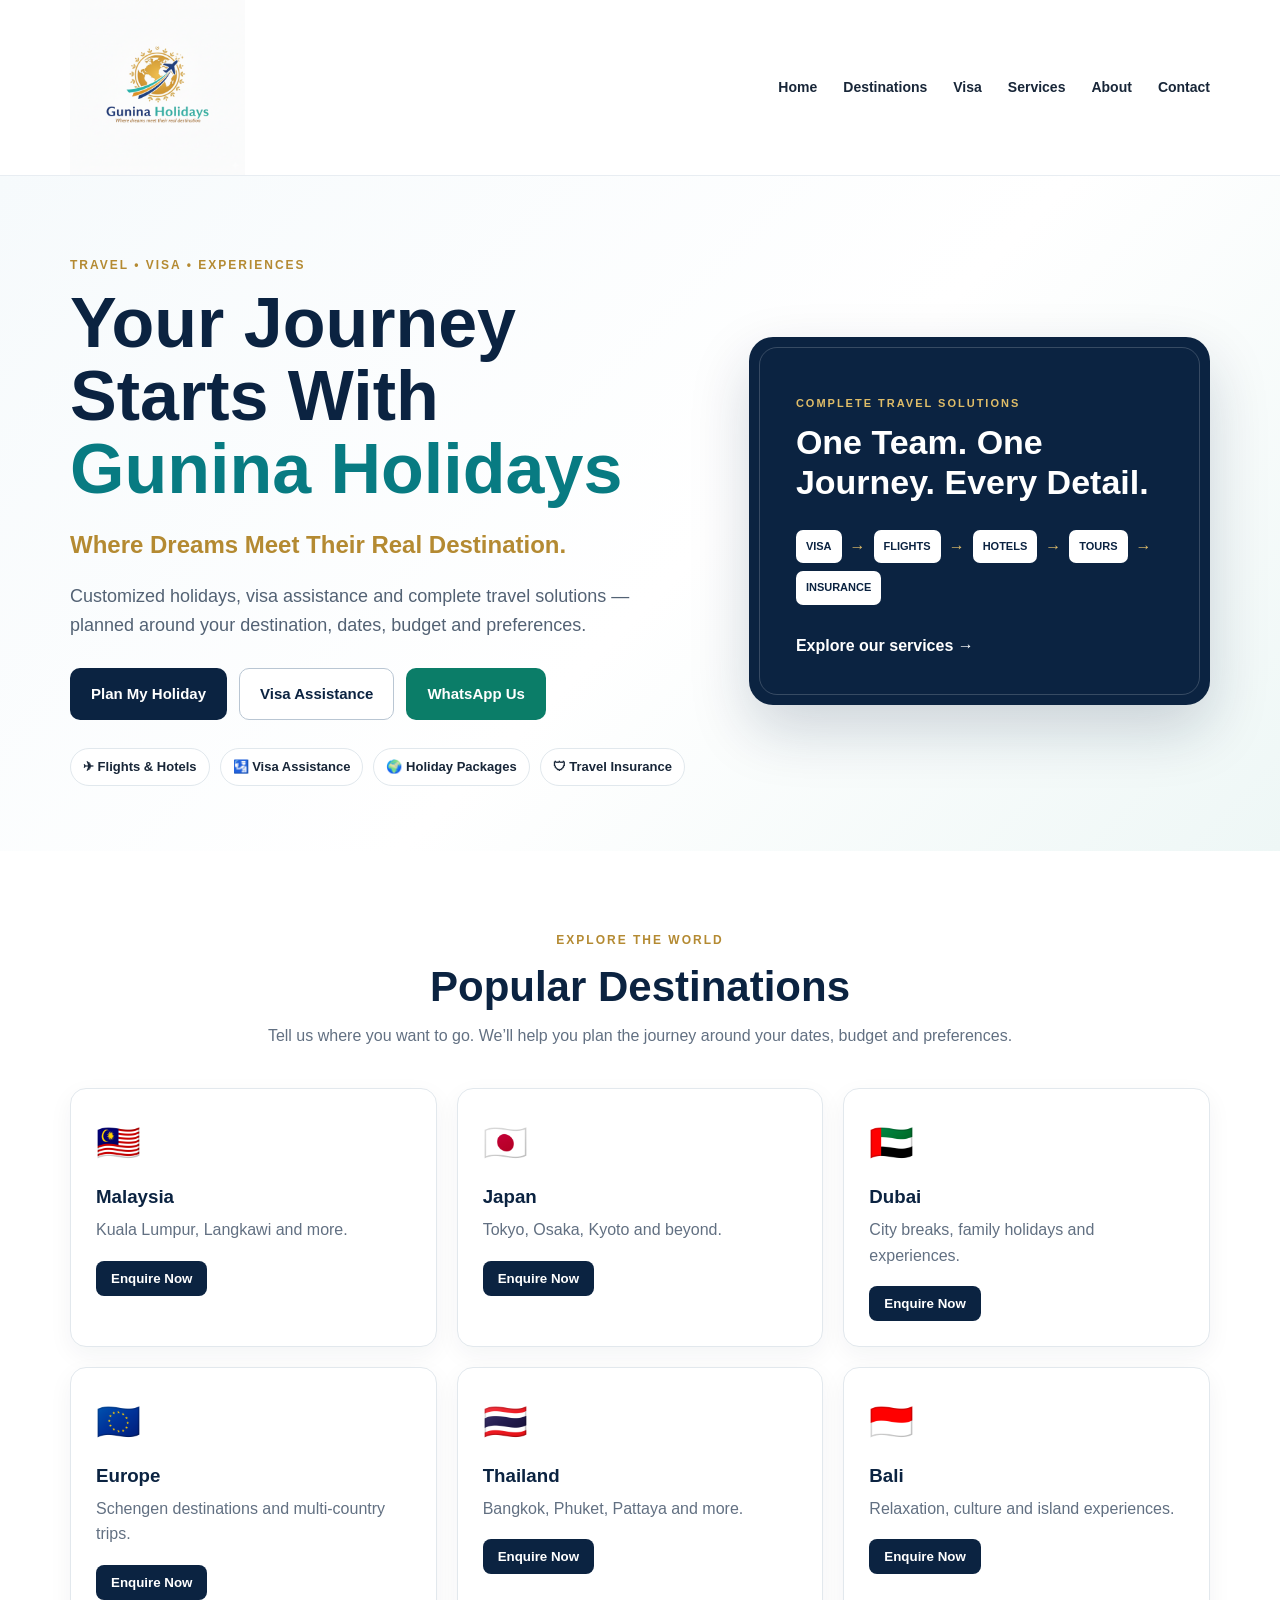
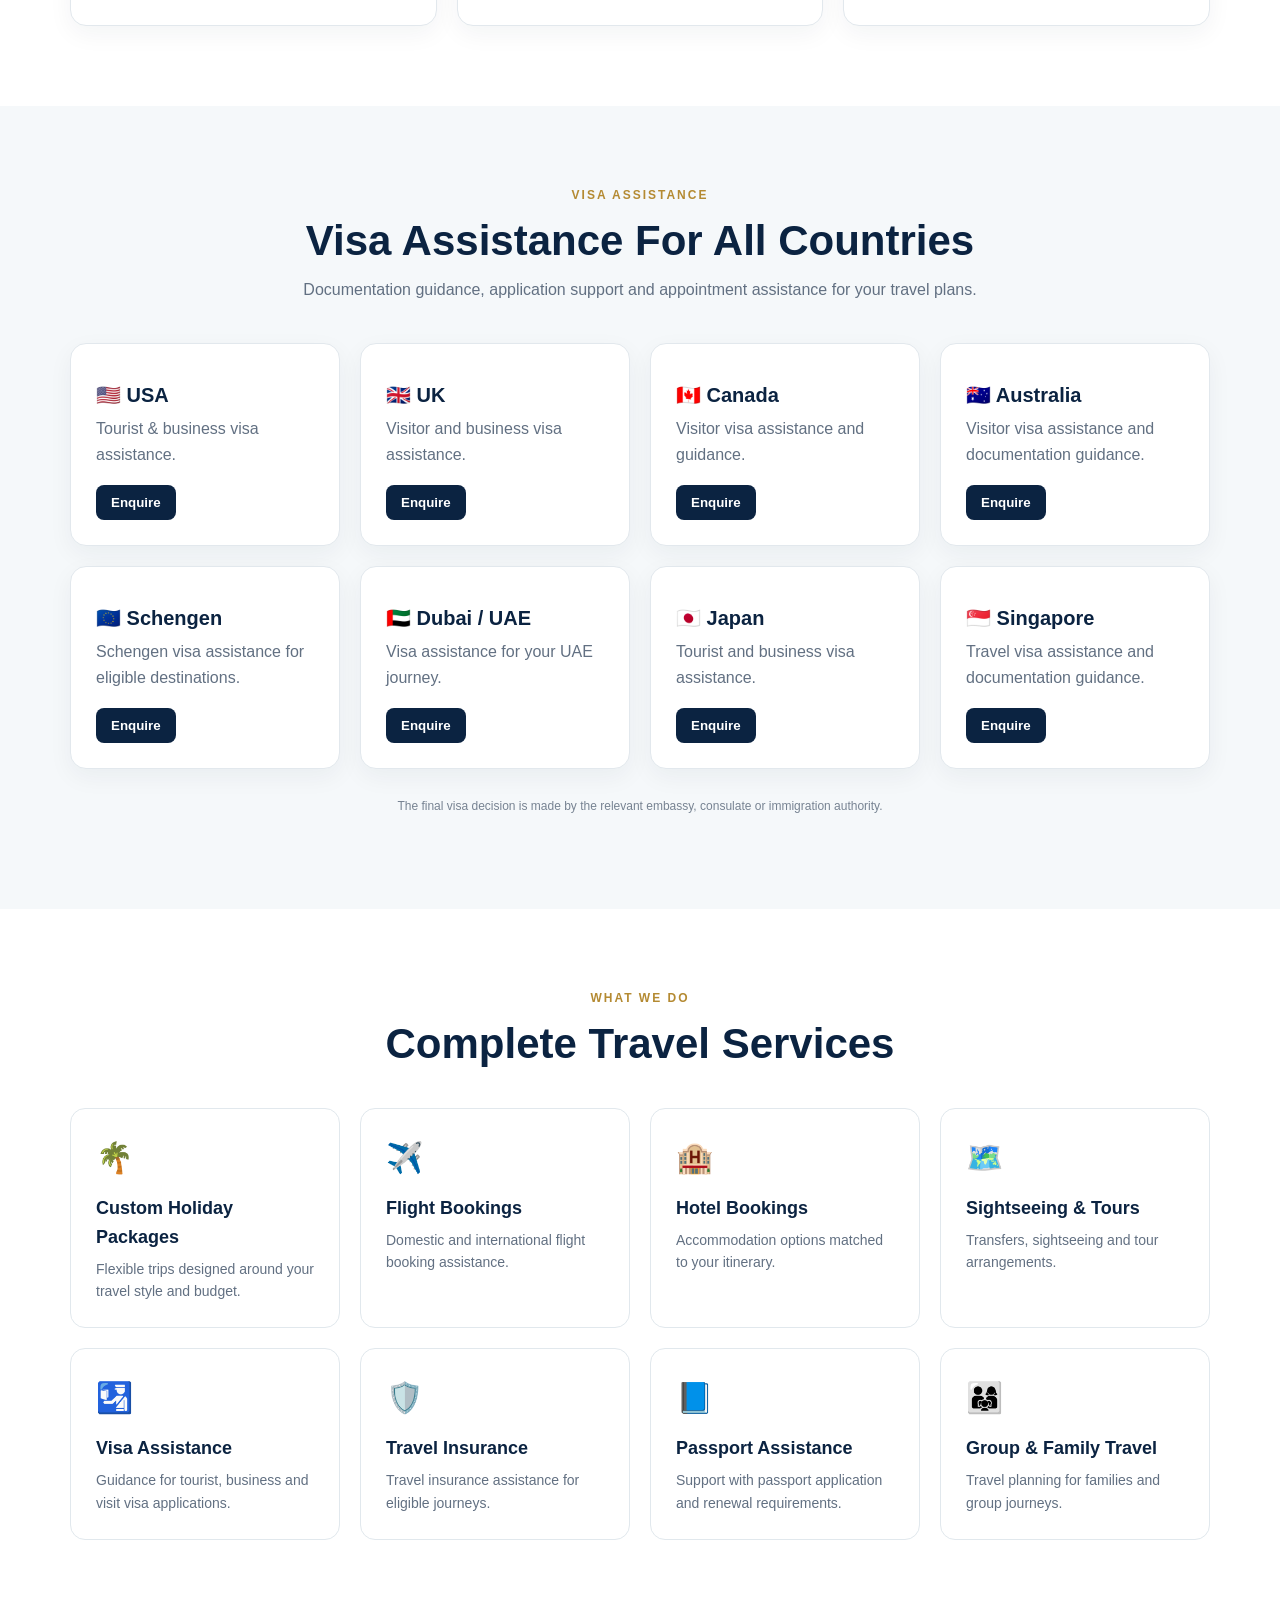
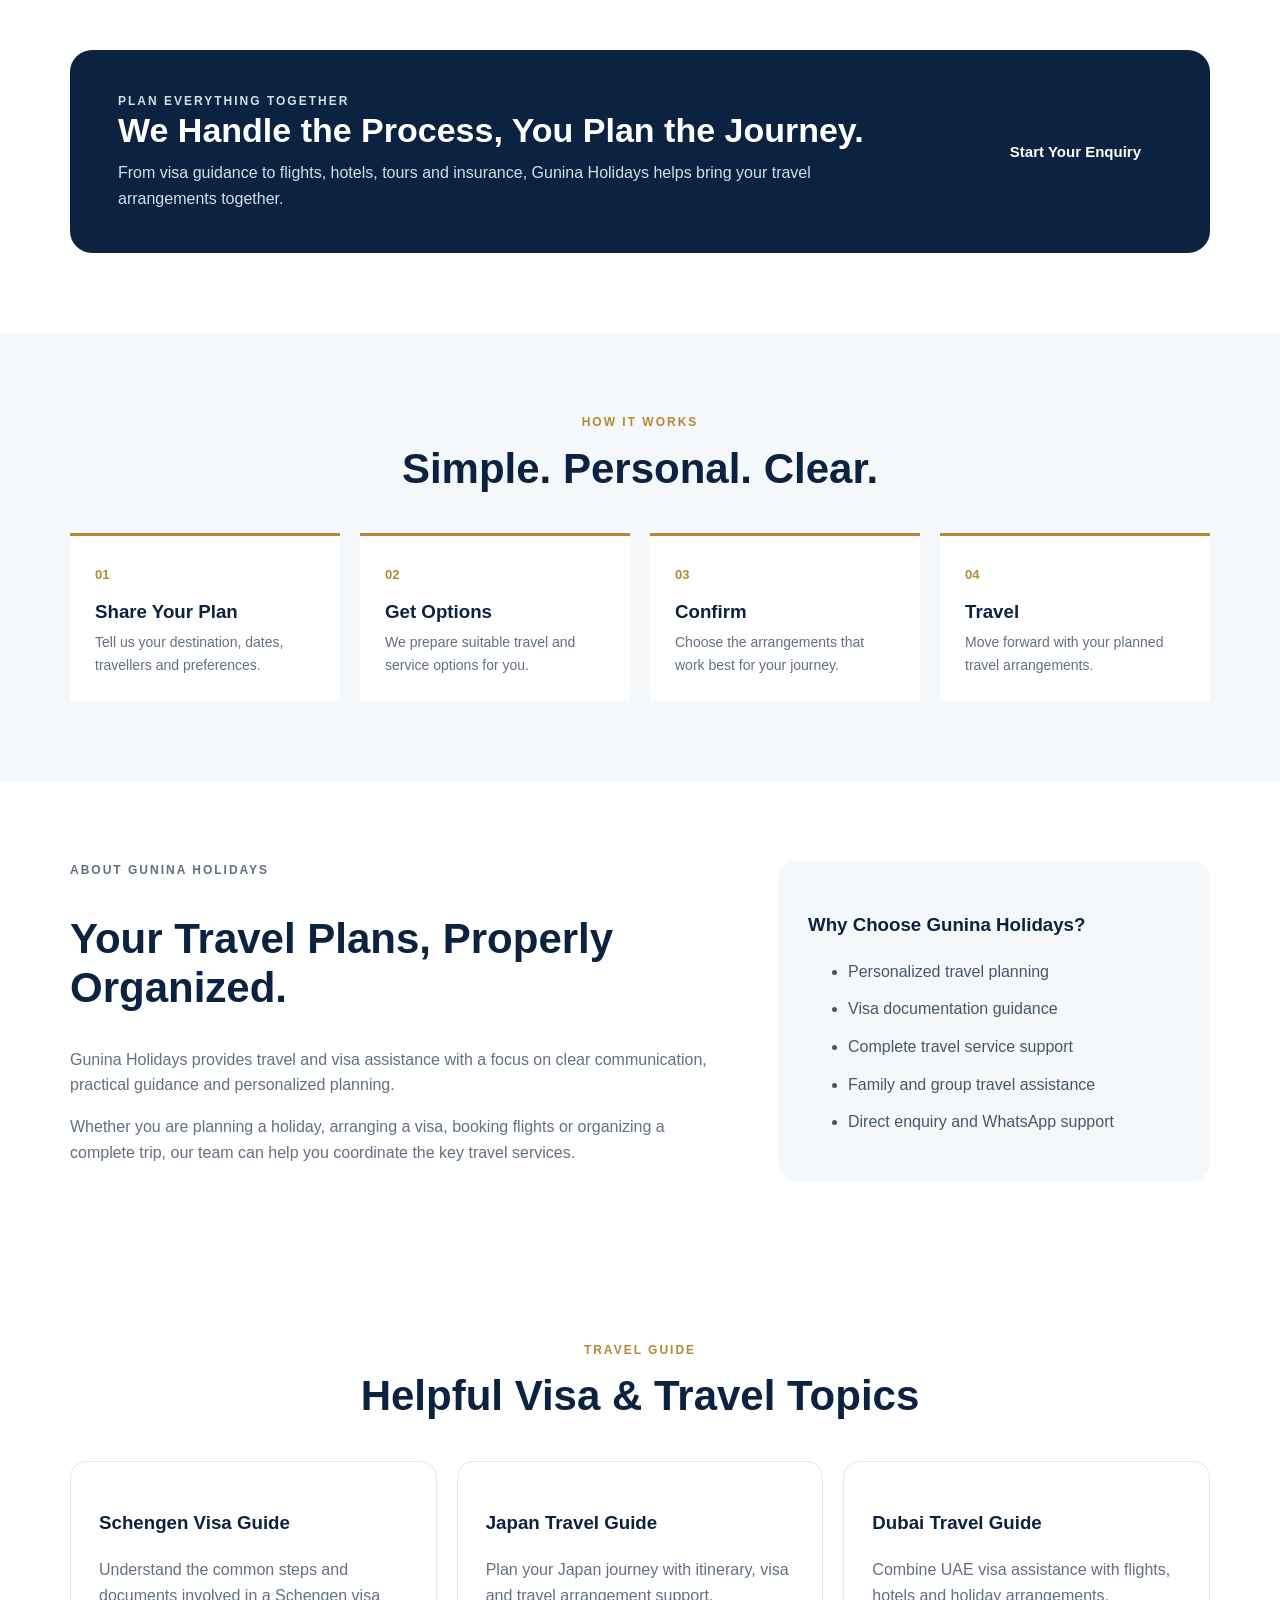
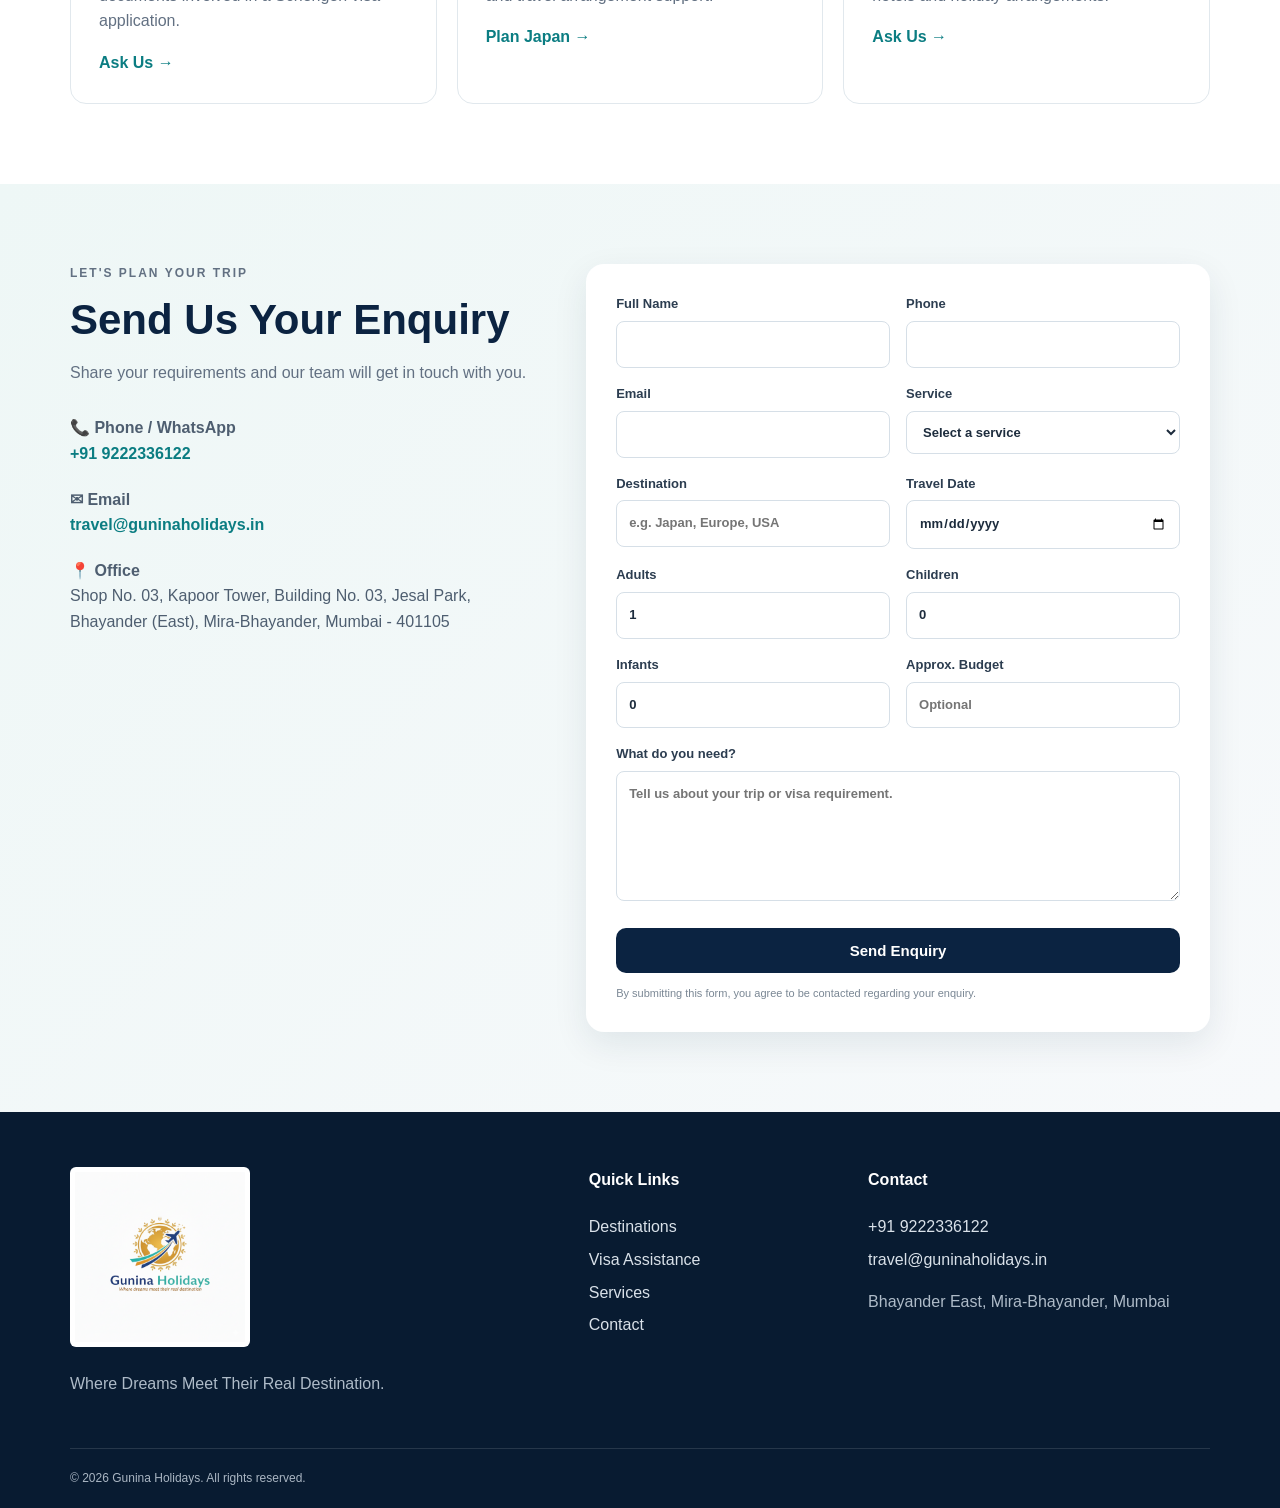
==== commit 8564867d: "Add files via upload" ====
--- a/index.html
+++ b/index.html
@@ -3,414 +3,239 @@
 <head>
   <meta charset="UTF-8">
   <meta name="viewport" content="width=device-width, initial-scale=1.0">
-
-  <title>Gunina Holidays | Holiday Packages, Visa Assistance & Travel Services</title>
-  <meta name="description" content="Gunina Holidays offers customized domestic and international holiday packages, visa assistance, flight and hotel bookings, sightseeing and travel insurance. Plan your journey with us.">
-  <meta name="keywords" content="Gunina Holidays, holiday packages, visa assistance, travel agency, travel agency Bhayander, visa consultant Bhayander, Dubai packages, Japan packages, Malaysia packages, Schengen visa assistance">
-  <meta name="author" content="Gunina Holidays">
-  <meta name="robots" content="index, follow">
-  <link rel="canonical" href="https://www.guninaholidays.in/">
-
-  <meta property="og:title" content="Gunina Holidays | Your Journey Starts Here">
-  <meta property="og:description" content="Customized holidays, visa assistance, flights, hotels and travel insurance from Gunina Holidays.">
-  <meta property="og:type" content="website">
-  <meta property="og:url" content="https://www.guninaholidays.in/">
-  <meta property="og:image" content="gunina-holidays-logo.png">
-
-  <meta name="theme-color" content="#0b1f3a">
-  <link rel="preconnect" href="https://fonts.googleapis.com">
-  <link rel="preconnect" href="https://fonts.gstatic.com" crossorigin>
-  <link href="https://fonts.googleapis.com/css2?family=DM+Sans:wght@400;500;600;700&family=Playfair+Display:wght@600;700&display=swap" rel="stylesheet">
+  <title>Gunina Holidays | Travel, Visa & Holiday Packages</title>
+  <meta name="description" content="Gunina Holidays offers holiday packages, visa assistance, flights, hotels, sightseeing, travel insurance and complete travel solutions.">
+  <meta name="theme-color" content="#0b2341">
+  <link rel="icon" type="image/png" href="gunina-holidays-logo.png">
   <link rel="stylesheet" href="style.css">
-
-  <script type="application/ld+json">
-  {
-    "@context": "https://schema.org",
-    "@type": "TravelAgency",
-    "name": "Gunina Holidays",
-    "url": "https://www.guninaholidays.in/",
-    "telephone": "+91 9222336122",
-    "email": "travel@guninaholidays.in",
-    "logo": "https://www.guninaholidays.in/gunina-holidays-logo.png",
-    "description": "Holiday packages, visa assistance, flight and hotel bookings, sightseeing and travel insurance.",
-    "address": {
-      "@type": "PostalAddress",
-      "streetAddress": "Shop No. 03, Kapoor Tower, Building No. 03, Jesal Park",
-      "addressLocality": "Bhayander East",
-      "addressRegion": "Maharashtra",
-      "postalCode": "401105",
-      "addressCountry": "IN"
-    }
-  }
-  </script>
 </head>
-
 <body>
-  <header class="navbar" id="top">
-    <a class="brand" href="#home" aria-label="Gunina Holidays home">
-      <img class="brand-logo" src="gunina-holidays-logo.png" alt="Gunina Holidays">
+<header class="site-header">
+  <div class="container nav-wrap">
+    <a class="brand" href="#home">
+      <img src="gunina-holidays-logo.png" alt="Gunina Holidays logo">
     </a>
-
-    <button class="menu-toggle" aria-label="Open navigation menu" aria-expanded="false">☰</button>
-
-    <nav class="nav-links" aria-label="Main navigation">
+    <button class="menu-toggle" aria-label="Open menu">☰</button>
+    <nav class="nav" aria-label="Main navigation">
       <a href="#home">Home</a>
-      <a href="#packages">Packages</a>
-      <a href="#visa">Visa Services</a>
+      <a href="#destinations">Destinations</a>
+      <a href="#visa">Visa</a>
       <a href="#services">Services</a>
-      <a href="#about">About Us</a>
-      <a href="#travel-guide">Travel Guide</a>
+      <a href="#about">About</a>
       <a href="#contact">Contact</a>
-      <a class="nav-whatsapp" href="https://wa.me/919222336122" target="_blank" rel="noopener">WhatsApp</a>
-      <a href="#contact" class="nav-cta">Get a Quote</a>
     </nav>
-  </header>
-
-  <main>
-    <!-- HERO -->
-    <section id="home" class="hero">
-      <div class="hero-overlay"></div>
-      <div class="hero-content">
-        <p class="eyebrow">TRAVEL • VISA • EXPERIENCES</p>
-        <h1>Your Journey Starts <span>With Gunina Holidays</span></h1>
-        <p class="hero-text">
-          Customized holidays, visa assistance and complete travel solutions —
-          planned around your destination, dates, budget and preferences.
-        </p>
-        <div class="hero-actions">
-          <a href="#packages" class="btn btn-primary">Explore Packages</a>
-          <a href="#visa" class="btn btn-light">Visa Assistance</a>
+  </div>
+</header>
+
+<main>
+<section id="home" class="hero">
+  <div class="container hero-grid">
+    <div class="hero-copy">
+      <p class="eyebrow">TRAVEL • VISA • EXPERIENCES</p>
+      <h1>Your Journey Starts With <span>Gunina Holidays</span></h1>
+      <p class="lead">Where Dreams Meet Their Real Destination.</p>
+      <p class="hero-text">Customized holidays, visa assistance and complete travel solutions — planned around your destination, dates, budget and preferences.</p>
+      <div class="hero-actions">
+        <a class="btn primary" href="#contact" data-service="Holiday Packages">Plan My Holiday</a>
+        <a class="btn secondary" href="#contact" data-service="Visa Assistance">Visa Assistance</a>
+        <a class="btn whatsapp" href="https://wa.me/919222336122?text=Hello%20Gunina%20Holidays,%20I%20would%20like%20to%20plan%20a%20trip." target="_blank" rel="noopener">WhatsApp Us</a>
+      </div>
+      <div class="trust-row">
+        <span>✈ Flights & Hotels</span><span>🛂 Visa Assistance</span><span>🌍 Holiday Packages</span><span>🛡 Travel Insurance</span>
+      </div>
+    </div>
+    <div class="hero-card">
+      <div class="hero-card-inner">
+        <p class="card-kicker">COMPLETE TRAVEL SOLUTIONS</p>
+        <h2>One Team. One Journey. Every Detail.</h2>
+        <div class="journey">
+          <span>VISA</span><b>→</b><span>FLIGHTS</span><b>→</b><span>HOTELS</span><b>→</b><span>TOURS</span><b>→</b><span>INSURANCE</span>
         </div>
-        <div class="hero-trust">
-          <span>✈ Flights & Hotels</span>
-          <span>🛂 Visa Assistance</span>
-          <span>🏖 Holiday Packages</span>
-          <span>🛡 Travel Insurance</span>
-        </div>
-      </div>
-    </section>
-
-    <!-- QUICK SERVICES -->
-    <section class="quick-services" aria-label="Key travel services">
-      <div><div class="quick-icon">🌍</div><div><strong>Holiday Packages</strong><small>Customized travel plans</small></div></div>
-      <div><div class="quick-icon">🛂</div><div><strong>Visa Assistance</strong><small>Documentation guidance</small></div></div>
-      <div><div class="quick-icon">✈️</div><div><strong>Flights & Hotels</strong><small>Domestic & international</small></div></div>
-      <div><div class="quick-icon">🛡️</div><div><strong>Travel Support</strong><small>Planning made easier</small></div></div>
-    </section>
-
-    <!-- QUICK ENQUIRY -->
-    <section class="quick-enquiry">
-      <div>
-        <p class="eyebrow">START PLANNING</p>
-        <h2>Where do you want to go?</h2>
-      </div>
-      <a href="#contact" class="btn btn-primary">Get My Quote →</a>
-    </section>
-
-    <!-- PACKAGES -->
-    <section id="packages" class="section">
-      <div class="section-heading">
-        <div>
-          <p class="eyebrow">POPULAR HOLIDAYS</p>
-          <h2>Explore Our Destinations</h2>
-        </div>
-        <p>Choose a destination and tell us what you have in mind. We can help create a trip around your dates, interests and budget.</p>
-      </div>
-
-      <div class="destination-grid">
-        <article class="destination-card malaysia">
-          <div class="card-content"><span>ASIA</span><h3>Malaysia</h3><p>Kuala Lumpur • Genting • Langkawi</p><a href="#contact">Plan Malaysia →</a></div>
-        </article>
-        <article class="destination-card japan">
-          <div class="card-content"><span>ASIA</span><h3>Japan</h3><p>Tokyo • Kyoto • Osaka • Mt. Fuji</p><a href="#contact">Plan Japan →</a></div>
-        </article>
-        <article class="destination-card dubai">
-          <div class="card-content"><span>MIDDLE EAST</span><h3>Dubai</h3><p>Burj Khalifa • Desert Safari • Abu Dhabi</p><a href="#contact">Plan Dubai →</a></div>
-        </article>
-        <article class="destination-card europe">
-          <div class="card-content"><span>EUROPE</span><h3>Europe</h3><p>France • Switzerland • Italy</p><a href="#contact">Plan Europe →</a></div>
-        </article>
-        <article class="destination-card thailand">
-          <div class="card-content"><span>ASIA</span><h3>Thailand</h3><p>Bangkok • Phuket • Krabi</p><a href="#contact">Plan Thailand →</a></div>
-        </article>
-        <article class="destination-card bali">
-          <div class="card-content"><span>ASIA</span><h3>Bali</h3><p>Ubud • Kuta • Nusa Penida</p><a href="#contact">Plan Bali →</a></div>
-        </article>
-      </div>
-    </section>
-
-    <!-- VISA -->
-    <section id="visa" class="section visa-section">
-      <div class="center-heading">
-        <p class="eyebrow">VISA ASSISTANCE</p>
-        <h2>Travel abroad with better preparation</h2>
-        <p>Get assistance with visa requirements, documentation and application guidance. The final visa decision is made by the relevant embassy, consulate or immigration authority.</p>
-      </div>
-
-      <div class="visa-grid">
-        <a class="visa-card" href="#contact"><span>🇺🇸</span><strong>USA Visa</strong><small>Tourist & visit assistance</small></a>
-        <a class="visa-card" href="#contact"><span>🇬🇧</span><strong>UK Visa</strong><small>Application guidance</small></a>
-        <a class="visa-card" href="#contact"><span>🇨🇦</span><strong>Canada Visa</strong><small>Documentation support</small></a>
-        <a class="visa-card" href="#contact"><span>🇦🇺</span><strong>Australia Visa</strong><small>Travel visa assistance</small></a>
-        <a class="visa-card" href="#contact"><span>🇪🇺</span><strong>Schengen Visa</strong><small>Europe travel assistance</small></a>
-        <a class="visa-card" href="#contact"><span>🇦🇪</span><strong>Dubai / UAE</strong><small>Visa assistance</small></a>
-        <a class="visa-card" href="#contact"><span>🇯🇵</span><strong>Japan Visa</strong><small>Tourist visa guidance</small></a>
-        <a class="visa-card" href="#contact"><span>🌏</span><strong>Other Countries</strong><small>Ask our team</small></a>
-      </div>
-
-      <div class="center-action"><a href="#contact" class="btn btn-primary">Get Visa Assistance</a></div>
-    </section>
-
-    <!-- SERVICES -->
-    <section id="services" class="section services-section">
-      <div class="center-heading">
-        <p class="eyebrow">WHAT WE DO</p>
-        <h2>Everything you need for your journey</h2>
-        <p>From planning your holiday to getting you ready to travel, Gunina Holidays brings your travel needs together in one place.</p>
-      </div>
-
-      <div class="service-grid">
-        <article class="service-card"><div class="service-icon">🌴</div><h3>Custom Holiday Packages</h3><p>Personalized holiday packages designed around your destination, duration, interests and budget.</p><a href="#contact">Enquire Now →</a></article>
-        <article class="service-card"><div class="service-icon">✈️</div><h3>Flight Bookings</h3><p>Assistance with domestic and international flight options for your journey.</p><a href="#contact">Enquire Now →</a></article>
-        <article class="service-card"><div class="service-icon">🏨</div><h3>Hotel Bookings</h3><p>Accommodation options selected around your destination, dates and travel requirements.</p><a href="#contact">Enquire Now →</a></article>
-        <article class="service-card"><div class="service-icon">🗺️</div><h3>Sightseeing & Tours</h3><p>Build sightseeing plans and guided tour options into your holiday itinerary.</p><a href="#contact">Enquire Now →</a></article>
-        <article class="service-card"><div class="service-icon">🛂</div><h3>Visa Assistance</h3><p>Support with visa requirements, documentation and application preparation.</p><a href="#contact">Enquire Now →</a></article>
-        <article class="service-card"><div class="service-icon">🛡️</div><h3>Travel Insurance</h3><p>Assistance exploring suitable travel insurance options for eligible journeys.</p><a href="#contact">Enquire Now →</a></article>
-      </div>
-    </section>
-
-    <!-- HOW IT WORKS -->
-    <section class="section steps-section">
-      <div class="center-heading">
-        <p class="eyebrow">HOW IT WORKS</p>
-        <h2>Plan your journey in 4 simple steps</h2>
-      </div>
-
-      <div class="steps-grid">
-        <div class="step"><span>01</span><h3>Tell Us Your Plans</h3><p>Share your destination, dates, travellers and requirements.</p></div>
-        <div class="step"><span>02</span><h3>We Design Your Trip</h3><p>We help shape an itinerary or travel solution around your needs.</p></div>
-        <div class="step"><span>03</span><h3>Confirm & Book</h3><p>Review the plan and proceed with the services you need.</p></div>
-        <div class="step"><span>04</span><h3>Travel With Confidence</h3><p>Keep your travel documents ready and enjoy your journey.</p></div>
-      </div>
-    </section>
-
-    <!-- WHY US -->
-    <section class="section why-section">
-      <div class="about-section">
-        <div class="about-visual">
-          <div class="passport-card">
-            <div class="passport-top">GUNINA HOLIDAYS</div>
-            <div class="passport-globe">🌐</div>
-            <strong>TRAVEL • EXPLORE • EXPERIENCE</strong>
-          </div>
-        </div>
-        <div class="about-copy">
-          <p class="eyebrow">WHY GUNINA HOLIDAYS</p>
-          <h2>A travel partner for every part of your journey.</h2>
-          <p>We bring holiday planning, visa assistance and travel services together so you have one place to start your journey.</p>
-          <div class="about-points">
-            <span>✓ Customized packages</span>
-            <span>✓ Visa guidance</span>
-            <span>✓ Flight assistance</span>
-            <span>✓ Hotel options</span>
-            <span>✓ Personalized planning</span>
-            <span>✓ Travel support</span>
-          </div>
-        </div>
-      </div>
-    </section>
-
-    <!-- ABOUT -->
-    <section id="about" class="section about-text-section">
-      <div class="about-text-card">
-        <p class="eyebrow">ABOUT GUNINA HOLIDAYS</p>
-        <h2>Your world is waiting.</h2>
-        <p>Gunina Holidays is a travel and holiday-package company focused on helping travelers explore new destinations with less planning stress.</p>
-        <p>Whether you need a complete holiday package, visa assistance, flights, hotels, sightseeing or travel insurance, our goal is to make travel planning simple and convenient.</p>
-        <a href="#contact" class="btn btn-primary">Plan My Trip</a>
-      </div>
-    </section>
-
-    <!-- TRAVEL GUIDE -->
-    <section id="travel-guide" class="section guide-section">
-      <div class="section-heading">
-        <div>
-          <p class="eyebrow">TRAVEL GUIDE</p>
-          <h2>Travel smarter</h2>
-        </div>
-        <p>Useful topics to help you prepare for your next international or domestic journey.</p>
-      </div>
-
-      <div class="guide-grid">
-        <article><span>VISA GUIDE</span><h3>Schengen Visa Guide</h3><p>Learn what to prepare before applying for a Schengen visa.</p><a href="#contact">Ask About Visa →</a></article>
-        <article><span>ITINERARY</span><h3>Japan Travel Guide</h3><p>Planning Japan? Tell us your dates and we can help build an itinerary.</p><a href="#contact">Plan Japan →</a></article>
-        <article><span>DESTINATION</span><h3>Dubai Travel Guide</h3><p>Explore Dubai attractions, experiences and package options.</p><a href="#contact">Plan Dubai →</a></article>
-      </div>
-    </section>
-
-    <!-- REVIEWS -->
-    <section class="section reviews-section">
-      <div class="center-heading">
-        <p class="eyebrow">CUSTOMER EXPERIENCE</p>
-        <h2>What our customers say</h2>
-        <p>Have you travelled with Gunina Holidays? We would love to hear about your experience.</p>
-      </div>
-
-      <div class="review-note">
-        <div class="stars">★★★★★</div>
-        <h3>Your experience can be featured here</h3>
-        <p>Once you collect genuine customer feedback, add 3–6 real reviews here with the customer's permission.</p>
-        <a href="#contact" class="btn btn-light">Share Your Feedback</a>
-      </div>
-    </section>
-
-    <!-- CTA -->
-    <section class="quote-banner">
-      <div>
-        <p class="eyebrow">YOUR NEXT ADVENTURE STARTS HERE</p>
-        <h2>Tell us where you want to go.</h2>
-        <p>We'll help turn your travel idea into a practical holiday plan.</p>
-      </div>
-      <a href="#contact" class="btn btn-light">Get My Quote</a>
-    </section>
-
-    <!-- CONTACT -->
-    <section id="contact" class="section contact-section">
-      <div class="center-heading">
-        <p class="eyebrow">LET'S PLAN YOUR TRIP</p>
-        <h2>Get a travel quote</h2>
-        <p>Share a few details and Gunina Holidays can get back to you.</p>
-      </div>
-
-      <div class="contact-layout">
-        <div class="contact-info">
-          <h3>Start your journey</h3>
-          <p>Tell us your destination, travel dates and what you need. We'll take it from there.</p>
-
-          <a class="contact-line" href="https://wa.me/919222336122" target="_blank" rel="noopener">
-            💬 <span><strong>WhatsApp</strong><small>Contact Ramesh Tiwari</small></span>
-          </a>
-          <a class="contact-line" href="tel:+919222336122">
-            📞 <span><strong>Call Us</strong><small>+91 9222336122</small></span>
-          </a>
-          <a class="contact-line" href="mailto:travel@guninaholidays.in">
-            ✉️ <span><strong>Email</strong><small>travel@guninaholidays.in</small></span>
-          </a>
-          <div class="contact-line">
-            📍 <span><strong>Visit Us</strong><small>Shop No. 03, Kapoor Tower, Building No. 03, Jesal Park, Bhayander (East), Mira-Bhayander, Mumbai - 401105</small></span>
-          </div>
-
-          <div class="contact-actions">
-            <a class="btn btn-primary" href="https://wa.me/919222336122" target="_blank" rel="noopener">WhatsApp Us</a>
-            <a class="btn btn-outline" href="tel:+919222336122">Call Now</a>
-          </div>
-        </div>
-
-        <form id="quoteForm" class="quote-form" novalidate>
-          <input type="hidden" name="access_key" value="39f1747b-3156-4128-b52c-34c83913263d">
-          <input type="hidden" name="subject" value="New Website Enquiry - Gunina Holidays">
-          <input type="hidden" name="from_name" value="Gunina Holidays Website">
-          <input type="checkbox" name="botcheck" style="display:none">
-
-          <div class="form-row">
-            <label>Full Name*<input name="name" required placeholder="Your name"></label>
-            <label>Phone Number*<input name="phone" required inputmode="tel" placeholder="+91 XXXXX XXXXX"></label>
-          </div>
-
-          <label>Email Address<input name="email" type="email" placeholder="your@email.com"></label>
-
-          <div class="form-row">
-            <label>Destination*<input name="destination" required placeholder="e.g. Japan"></label>
-            <label>Travel Date<input name="date" type="date"></label>
-          </div>
-
-          <div class="traveller-row">
-            <label>Adults<input name="adults" type="number" min="1" value="1"></label>
-            <label>Children<input name="children" type="number" min="0" value="0"></label>
-            <label>Infants<input name="infants" type="number" min="0" value="0"></label>
-          </div>
-
-          <label>What do you need?
-            <select name="service">
-              <option>Custom Holiday Package</option>
-              <option>Visa Assistance</option>
-              <option>Flight Booking</option>
-              <option>Hotel Booking</option>
-              <option>Sightseeing & Guided Tours</option>
-              <option>Travel Insurance</option>
-              <option>Complete Travel Planning</option>
-              <option>Other</option>
-            </select>
-          </label>
-
-          <label>Approximate Budget
-            <select name="budget">
-              <option>Not decided yet</option>
-              <option>Under ₹50,000</option>
-              <option>₹50,000 – ₹1,00,000</option>
-              <option>₹1,00,000 – ₹2,00,000</option>
-              <option>₹2,00,000+</option>
-            </select>
-          </label>
-
-          <label>Message<textarea name="message" rows="4" required placeholder="Tell us about your trip, preferred hotels, activities, budget, etc."></textarea></label>
-
-          <button class="btn btn-primary form-submit" type="submit">Get My Free Quote</button>
-          <p id="formMessage" class="form-message" aria-live="polite"></p>
-          <p class="form-note">🔒 Your information is used only to respond to your enquiry.</p>
-        </form>
-      </div>
-    </section>
-  </main>
-
-  <!-- FOOTER -->
-  <footer>
-    <div class="footer-main">
-      <div>
-        <a class="brand footer-brand" href="#home"><img class="brand-logo" src="gunina-holidays-logo.png" alt="Gunina Holidays"></a>
-        <p>Your journey starts here — holiday packages, visa assistance and complete travel solutions.</p>
-        <div class="footer-social">
-          <a href="https://www.instagram.com/guninaholidays.ind/" target="_blank" rel="noopener">Instagram</a>
-        </div>
-      </div>
-
-      <div>
-        <h4>Explore</h4>
-        <a href="#packages">Holiday Packages</a>
-        <a href="#visa">Visa Services</a>
-        <a href="#services">Our Services</a>
-        <a href="#travel-guide">Travel Guide</a>
-      </div>
-
-      <div>
-        <h4>Services</h4>
-        <a href="#contact">Holiday Packages</a>
-        <a href="#contact">Flight Booking</a>
-        <a href="#contact">Hotel Booking</a>
-        <a href="#contact">Visa Assistance</a>
-        <a href="#contact">Travel Insurance</a>
-      </div>
-
-      <div>
-        <h4>Contact</h4>
-        <a href="tel:+919222336122">+91 9222336122</a>
-        <a href="mailto:travel@guninaholidays.in">travel@guninaholidays.in</a>
-        <a href="https://wa.me/919222336122" target="_blank" rel="noopener">WhatsApp</a>
-        <a href="#contact">Visit Our Office</a>
-      </div>
-    </div>
-
-    <div class="footer-bottom">
-      <span>© 2026 Gunina Holidays. All rights reserved.</span>
-      <span>Privacy Policy • Terms & Conditions • Cancellation & Refund</span>
-    </div>
-  </footer>
-
-  <div class="mobile-contact-bar">
-    <a href="tel:+919222336122">☎ Call Now</a>
-    <a href="https://wa.me/919222336122" target="_blank" rel="noopener">💬 WhatsApp</a>
-  </div>
-
-  <script src="script.js"></script>
+        <a class="text-link" href="#services">Explore our services →</a>
+      </div>
+    </div>
+  </div>
+</section>
+
+<section id="destinations" class="section">
+  <div class="container">
+    <div class="section-heading">
+      <p class="eyebrow">EXPLORE THE WORLD</p>
+      <h2>Popular Destinations</h2>
+      <p>Tell us where you want to go. We’ll help you plan the journey around your dates, budget and preferences.</p>
+    </div>
+    <div class="cards destinations">
+      <article class="card"><div class="icon">🇲🇾</div><h3>Malaysia</h3><p>Kuala Lumpur, Langkawi and more.</p><button class="card-btn" data-service="Holiday Packages" data-destination="Malaysia">Enquire Now</button></article>
+      <article class="card"><div class="icon">🇯🇵</div><h3>Japan</h3><p>Tokyo, Osaka, Kyoto and beyond.</p><button class="card-btn" data-service="Holiday Packages" data-destination="Japan">Enquire Now</button></article>
+      <article class="card"><div class="icon">🇦🇪</div><h3>Dubai</h3><p>City breaks, family holidays and experiences.</p><button class="card-btn" data-service="Holiday Packages" data-destination="Dubai / UAE">Enquire Now</button></article>
+      <article class="card"><div class="icon">🇪🇺</div><h3>Europe</h3><p>Schengen destinations and multi-country trips.</p><button class="card-btn" data-service="Holiday Packages" data-destination="Europe">Enquire Now</button></article>
+      <article class="card"><div class="icon">🇹🇭</div><h3>Thailand</h3><p>Bangkok, Phuket, Pattaya and more.</p><button class="card-btn" data-service="Holiday Packages" data-destination="Thailand">Enquire Now</button></article>
+      <article class="card"><div class="icon">🇮🇩</div><h3>Bali</h3><p>Relaxation, culture and island experiences.</p><button class="card-btn" data-service="Holiday Packages" data-destination="Bali">Enquire Now</button></article>
+    </div>
+  </div>
+</section>
+
+<section id="visa" class="section alt">
+  <div class="container">
+    <div class="section-heading">
+      <p class="eyebrow">VISA ASSISTANCE</p>
+      <h2>Visa Assistance For All Countries</h2>
+      <p>Documentation guidance, application support and appointment assistance for your travel plans.</p>
+    </div>
+    <div class="cards visa-grid">
+      <article class="card visa-card"><h3>🇺🇸 USA</h3><p>Tourist & business visa assistance.</p><button class="card-btn" data-service="Visa Assistance" data-destination="USA">Enquire</button></article>
+      <article class="card visa-card"><h3>🇬🇧 UK</h3><p>Visitor and business visa assistance.</p><button class="card-btn" data-service="Visa Assistance" data-destination="UK">Enquire</button></article>
+      <article class="card visa-card"><h3>🇨🇦 Canada</h3><p>Visitor visa assistance and guidance.</p><button class="card-btn" data-service="Visa Assistance" data-destination="Canada">Enquire</button></article>
+      <article class="card visa-card"><h3>🇦🇺 Australia</h3><p>Visitor visa assistance and documentation guidance.</p><button class="card-btn" data-service="Visa Assistance" data-destination="Australia">Enquire</button></article>
+      <article class="card visa-card"><h3>🇪🇺 Schengen</h3><p>Schengen visa assistance for eligible destinations.</p><button class="card-btn" data-service="Visa Assistance" data-destination="Schengen">Enquire</button></article>
+      <article class="card visa-card"><h3>🇦🇪 Dubai / UAE</h3><p>Visa assistance for your UAE journey.</p><button class="card-btn" data-service="Visa Assistance" data-destination="Dubai / UAE">Enquire</button></article>
+      <article class="card visa-card"><h3>🇯🇵 Japan</h3><p>Tourist and business visa assistance.</p><button class="card-btn" data-service="Visa Assistance" data-destination="Japan">Enquire</button></article>
+      <article class="card visa-card"><h3>🇸🇬 Singapore</h3><p>Travel visa assistance and documentation guidance.</p><button class="card-btn" data-service="Visa Assistance" data-destination="Singapore">Enquire</button></article>
+    </div>
+    <p class="disclaimer">The final visa decision is made by the relevant embassy, consulate or immigration authority.</p>
+  </div>
+</section>
+
+<section id="services" class="section">
+  <div class="container">
+    <div class="section-heading">
+      <p class="eyebrow">WHAT WE DO</p>
+      <h2>Complete Travel Services</h2>
+    </div>
+    <div class="service-grid">
+      <article class="service"><span>🌴</span><h3>Custom Holiday Packages</h3><p>Flexible trips designed around your travel style and budget.</p></article>
+      <article class="service"><span>✈️</span><h3>Flight Bookings</h3><p>Domestic and international flight booking assistance.</p></article>
+      <article class="service"><span>🏨</span><h3>Hotel Bookings</h3><p>Accommodation options matched to your itinerary.</p></article>
+      <article class="service"><span>🗺️</span><h3>Sightseeing & Tours</h3><p>Transfers, sightseeing and tour arrangements.</p></article>
+      <article class="service"><span>🛂</span><h3>Visa Assistance</h3><p>Guidance for tourist, business and visit visa applications.</p></article>
+      <article class="service"><span>🛡️</span><h3>Travel Insurance</h3><p>Travel insurance assistance for eligible journeys.</p></article>
+      <article class="service"><span>📘</span><h3>Passport Assistance</h3><p>Support with passport application and renewal requirements.</p></article>
+      <article class="service"><span>👨‍👩‍👧</span><h3>Group & Family Travel</h3><p>Travel planning for families and group journeys.</p></article>
+    </div>
+  </div>
+</section>
+
+<section class="section solution">
+  <div class="container solution-box">
+    <div>
+      <p class="eyebrow">PLAN EVERYTHING TOGETHER</p>
+      <h2>We Handle the Process, You Plan the Journey.</h2>
+      <p>From visa guidance to flights, hotels, tours and insurance, Gunina Holidays helps bring your travel arrangements together.</p>
+    </div>
+    <a class="btn primary" href="#contact">Start Your Enquiry</a>
+  </div>
+</section>
+
+<section class="section alt">
+  <div class="container">
+    <div class="section-heading">
+      <p class="eyebrow">HOW IT WORKS</p>
+      <h2>Simple. Personal. Clear.</h2>
+    </div>
+    <div class="steps">
+      <div><strong>01</strong><h3>Share Your Plan</h3><p>Tell us your destination, dates, travellers and preferences.</p></div>
+      <div><strong>02</strong><h3>Get Options</h3><p>We prepare suitable travel and service options for you.</p></div>
+      <div><strong>03</strong><h3>Confirm</h3><p>Choose the arrangements that work best for your journey.</p></div>
+      <div><strong>04</strong><h3>Travel</h3><p>Move forward with your planned travel arrangements.</p></div>
+    </div>
+  </div>
+</section>
+
+<section id="about" class="section">
+  <div class="container about-grid">
+    <div>
+      <p class="eyebrow">ABOUT GUNINA HOLIDAYS</p>
+      <h2>Your Travel Plans, Properly Organized.</h2>
+      <p>Gunina Holidays provides travel and visa assistance with a focus on clear communication, practical guidance and personalized planning.</p>
+      <p>Whether you are planning a holiday, arranging a visa, booking flights or organizing a complete trip, our team can help you coordinate the key travel services.</p>
+    </div>
+    <div class="why-card">
+      <h3>Why Choose Gunina Holidays?</h3>
+      <ul>
+        <li>Personalized travel planning</li>
+        <li>Visa documentation guidance</li>
+        <li>Complete travel service support</li>
+        <li>Family and group travel assistance</li>
+        <li>Direct enquiry and WhatsApp support</li>
+      </ul>
+    </div>
+  </div>
+</section>
+
+<section class="section guide">
+  <div class="container">
+    <div class="section-heading">
+      <p class="eyebrow">TRAVEL GUIDE</p>
+      <h2>Helpful Visa & Travel Topics</h2>
+    </div>
+    <div class="guide-grid">
+      <article><h3>Schengen Visa Guide</h3><p>Understand the common steps and documents involved in a Schengen visa application.</p><a href="#contact" data-service="Visa Assistance" data-destination="Schengen">Ask Us →</a></article>
+      <article><h3>Japan Travel Guide</h3><p>Plan your Japan journey with itinerary, visa and travel arrangement support.</p><a href="#contact" data-service="Holiday Packages" data-destination="Japan">Plan Japan →</a></article>
+      <article><h3>Dubai Travel Guide</h3><p>Combine UAE visa assistance with flights, hotels and holiday arrangements.</p><a href="#contact" data-service="Visa Assistance" data-destination="Dubai / UAE">Ask Us →</a></article>
+    </div>
+  </div>
+</section>
+
+<section id="contact" class="section contact-section">
+  <div class="container contact-grid">
+    <div class="contact-info">
+      <p class="eyebrow">LET'S PLAN YOUR TRIP</p>
+      <h2>Send Us Your Enquiry</h2>
+      <p>Share your requirements and our team will get in touch with you.</p>
+      <div class="contact-details">
+        <p><strong>📞 Phone / WhatsApp</strong><br><a href="tel:+919222336122">+91 9222336122</a></p>
+        <p><strong>✉ Email</strong><br><a href="mailto:travel@guninaholidays.in">travel@guninaholidays.in</a></p>
+        <p><strong>📍 Office</strong><br>Shop No. 03, Kapoor Tower, Building No. 03, Jesal Park, Bhayander (East), Mira-Bhayander, Mumbai - 401105</p>
+      </div>
+    </div>
+
+    <form id="enquiry-form" class="enquiry-form" action="https://api.web3forms.com/submit" method="POST">
+      <input type="hidden" name="access_key" value="YOUR_WEB3FORMS_ACCESS_KEY">
+      <input type="hidden" name="subject" value="New Enquiry - Gunina Holidays">
+      <input type="hidden" name="from_name" value="Gunina Holidays Website">
+      <input type="hidden" name="redirect" value="https://www.guninaholidays.in/thank-you.html">
+      <input type="checkbox" name="botcheck" class="hidden" tabindex="-1" autocomplete="off">
+      <div class="form-grid">
+        <label>Full Name<input type="text" name="name" required></label>
+        <label>Phone<input type="tel" name="phone" required></label>
+        <label>Email<input type="email" name="email" required></label>
+        <label>Service
+          <select name="service" id="service" required>
+            <option value="">Select a service</option>
+            <option>Holiday Packages</option>
+            <option>Visa Assistance</option>
+            <option>Flight Bookings</option>
+            <option>Hotel Bookings</option>
+            <option>Sightseeing & Tours</option>
+            <option>Travel Insurance</option>
+            <option>Passport Assistance</option>
+            <option>Complete Travel Planning</option>
+          </select>
+        </label>
+        <label>Destination<input type="text" name="destination" id="destination" placeholder="e.g. Japan, Europe, USA"></label>
+        <label>Travel Date<input type="date" name="travel_date"></label>
+        <label>Adults<input type="number" name="adults" min="0" value="1"></label>
+        <label>Children<input type="number" name="children" min="0" value="0"></label>
+        <label>Infants<input type="number" name="infants" min="0" value="0"></label>
+        <label>Approx. Budget<input type="text" name="budget" placeholder="Optional"></label>
+      </div>
+      <label>What do you need?<textarea name="message" id="message" rows="5" placeholder="Tell us about your trip or visa requirement." required></textarea></label>
+      <button class="btn primary submit-btn" type="submit">Send Enquiry</button>
+      <p id="form-status" class="form-status" role="status"></p>
+      <p class="form-note">By submitting this form, you agree to be contacted regarding your enquiry.</p>
+    </form>
+  </div>
+</section>
+</main>
+
+<footer class="footer">
+  <div class="container footer-grid">
+    <div><img src="gunina-holidays-logo.png" alt="Gunina Holidays" class="footer-logo"><p>Where Dreams Meet Their Real Destination.</p></div>
+    <div><h4>Quick Links</h4><a href="#destinations">Destinations</a><a href="#visa">Visa Assistance</a><a href="#services">Services</a><a href="#contact">Contact</a></div>
+    <div><h4>Contact</h4><a href="tel:+919222336122">+91 9222336122</a><a href="mailto:travel@guninaholidays.in">travel@guninaholidays.in</a><p>Bhayander East, Mira-Bhayander, Mumbai</p></div>
+  </div>
+  <div class="container footer-bottom">© <span id="year"></span> Gunina Holidays. All rights reserved.</div>
+</footer>
+<script src="script.js"></script>
 </body>
 </html>
--- a/style.css
+++ b/style.css
@@ -1,243 +1 @@
-@import url('https://fonts.googleapis.com/css2?family=DM+Sans:wght@400;500;600;700&family=Playfair+Display:wght@600;700&display=swap');
-
-:root{
-  --navy:#0b1f3a;
-  --blue:#1687d9;
-  --teal:#0aa6a6;
-  --cream:#f5f7fa;
-  --gold:#f4b942;
-  --ink:#17242c;
-  --muted:#687780;
-  --white:#fff;
-  --line:#e3eaee;
-  --shadow:0 18px 50px rgba(11,31,58,.11);
-}
-
-*{box-sizing:border-box}
-html{scroll-behavior:smooth;scroll-padding-top:90px}
-body{margin:0;font-family:'DM Sans',Arial,sans-serif;color:var(--ink);background:#fff;line-height:1.65}
-a{text-decoration:none;color:inherit}
-button,input,select,textarea{font:inherit}
-button{cursor:pointer}
-
-.navbar{
-  position:sticky;top:0;z-index:100;height:78px;padding:0 5.5%;
-  display:flex;align-items:center;justify-content:space-between;
-  background:rgba(255,255,255,.97);backdrop-filter:blur(14px);
-  box-shadow:0 2px 20px rgba(0,0,0,.06)
-}
-.brand{display:flex;align-items:center;color:var(--navy)}
-.brand-logo{display:block;width:190px;height:auto;max-height:62px;object-fit:contain;object-position:left center}
-.nav-links{display:flex;gap:22px;align-items:center;font-size:13px;font-weight:700}
-.nav-links a{transition:.2s}
-.nav-links a:hover{color:var(--blue)}
-.nav-whatsapp{color:#16803c!important}
-.nav-cta{background:var(--navy);color:#fff!important;padding:11px 18px;border-radius:30px}
-.menu-toggle{display:none;border:0;background:none;font-size:28px;color:var(--navy)}
-
-.hero{
-  min-height:680px;position:relative;display:flex;align-items:center;
-  background-image:url('https://images.unsplash.com/photo-1500534623283-312aade485b7?auto=format&fit=crop&w=2200&q=85');
-  background-size:cover;background-position:center
-}
-.hero-overlay{position:absolute;inset:0;background:linear-gradient(90deg,rgba(5,24,43,.91),rgba(5,24,43,.58),rgba(5,24,43,.12))}
-.hero-content{position:relative;color:#fff;width:min(1160px,88%);margin:auto;padding:60px 0}
-.eyebrow{letter-spacing:2.5px;font-size:11px;font-weight:700;color:var(--teal);margin:0 0 12px}
-.hero .eyebrow{color:#b8eeee}
-.hero h1{font-family:'Playfair Display',Georgia,serif;font-size:clamp(45px,6.5vw,78px);line-height:1.06;margin:0 0 22px;max-width:850px}
-.hero h1 span{color:#aee5e4}
-.hero-text{font-size:18px;max-width:670px;color:#edf6f7;margin:0 0 32px}
-.hero-actions{display:flex;gap:13px;flex-wrap:wrap}
-.btn{display:inline-block;border:0;border-radius:30px;padding:14px 24px;font-weight:700;cursor:pointer;font-size:14px;transition:.2s}
-.btn:hover{transform:translateY(-2px)}
-.btn-primary{background:var(--teal);color:#fff}
-.btn-primary:hover{background:#078b8b}
-.btn-light{background:#fff;color:var(--navy)}
-.btn-outline{background:#fff;color:var(--navy);border:1px solid #d8e2e7}
-.hero-trust{display:flex;gap:22px;flex-wrap:wrap;margin-top:38px;font-size:12px;font-weight:600;color:#e6f3f5}
-.hero-trust span{border-left:2px solid rgba(174,229,228,.55);padding-left:10px}
-
-.quick-services{
-  display:grid;grid-template-columns:repeat(4,1fr);padding:0 5.5%;background:#fff;
-  box-shadow:0 10px 35px rgba(0,0,0,.08);position:relative;z-index:2
-}
-.quick-services>div{padding:25px 15px;display:flex;gap:13px;align-items:center;border-right:1px solid var(--line)}
-.quick-services>div:last-child{border:0}
-.quick-icon{font-size:26px}
-.quick-services strong,.quick-services small{display:block}
-.quick-services small{font-size:11px;color:var(--muted)}
-
-.quick-enquiry{
-  width:min(1100px,88%);margin:45px auto 0;padding:22px 26px;border:1px solid var(--line);
-  border-radius:18px;background:#fff;box-shadow:var(--shadow);
-  display:flex;justify-content:space-between;align-items:center;gap:20px
-}
-.quick-enquiry h2{margin:0;color:var(--navy);font-family:'Playfair Display',serif;font-size:28px}
-.quick-enquiry .eyebrow{margin-bottom:4px}
-
-.section{padding:90px 5.5%}
-.section-heading{display:flex;justify-content:space-between;align-items:end;gap:40px;margin-bottom:38px}
-.section-heading>p{max-width:500px;color:var(--muted);margin:0}
-.section h2,.center-heading h2,.about-copy h2,.quote-banner h2,.about-text-card h2{font-family:'Playfair Display',Georgia,serif;font-size:44px;line-height:1.15;margin:0;color:var(--navy)}
-.center-heading{text-align:center;max-width:760px;margin:0 auto 45px}
-.center-heading>p:last-child{color:var(--muted)}
-
-.destination-grid{display:grid;grid-template-columns:repeat(3,1fr);gap:20px}
-.destination-card{min-height:330px;border-radius:18px;overflow:hidden;position:relative;background-size:cover;background-position:center;box-shadow:0 10px 35px rgba(0,0,0,.1);transition:.25s}
-.destination-card:hover{transform:translateY(-5px)}
-.destination-card:before{content:"";position:absolute;inset:0;background:linear-gradient(transparent 20%,rgba(3,27,39,.92))}
-.malaysia{background-image:url('https://images.unsplash.com/photo-1596422846543-75c6fc197f07?auto=format&fit=crop&w=1000&q=80')}
-.japan{background-image:url('https://images.unsplash.com/photo-1493976040374-85c8e12f0c0e?auto=format&fit=crop&w=1000&q=80')}
-.dubai{background-image:url('https://images.unsplash.com/photo-1512453979798-5ea266f8880c?auto=format&fit=crop&w=1000&q=80')}
-.europe{background-image:url('https://images.unsplash.com/photo-1502602898657-3e91760cbb34?auto=format&fit=crop&w=1000&q=80')}
-.thailand{background-image:url('https://images.unsplash.com/photo-1552465011-b4e21bf6e79a?auto=format&fit=crop&w=1000&q=80')}
-.bali{background-image:url('https://images.unsplash.com/photo-1537996194471-e657df975ab4?auto=format&fit=crop&w=1000&q=80')}
-.card-content{position:absolute;bottom:0;left:0;right:0;padding:25px;color:#fff}
-.card-content span{font-size:10px;letter-spacing:2px;color:#aee5e4;font-weight:700}
-.card-content h3{font-family:'Playfair Display',serif;font-size:31px;margin:4px 0}
-.card-content p{font-size:12px;margin:0 0 14px;color:#e7f0f1}
-.card-content a{font-weight:700;font-size:12px;color:#fff}
-
-.visa-section{background:linear-gradient(180deg,#f7fbfc,#fff)}
-.visa-grid{display:grid;grid-template-columns:repeat(4,1fr);gap:15px;max-width:1100px;margin:auto}
-.visa-card{background:#fff;border:1px solid var(--line);border-radius:15px;padding:23px;display:grid;grid-template-columns:auto 1fr;column-gap:12px;align-items:center;box-shadow:0 7px 25px rgba(11,31,58,.05);transition:.2s}
-.visa-card:hover{transform:translateY(-3px);border-color:#b9dbe8;box-shadow:var(--shadow)}
-.visa-card span{font-size:30px;grid-row:span 2}
-.visa-card strong{color:var(--navy);font-size:14px}
-.visa-card small{color:var(--muted);font-size:11px}
-.center-action{text-align:center;margin-top:30px}
-
-.services-section{background:var(--cream)}
-.service-grid{display:grid;grid-template-columns:repeat(3,1fr);gap:20px}
-.service-card{background:#fff;border-radius:16px;padding:30px;box-shadow:0 8px 30px rgba(9,43,61,.06);transition:.2s}
-.service-card:hover{transform:translateY(-4px);box-shadow:var(--shadow)}
-.service-icon{font-size:32px}
-.service-card h3{font-family:'Playfair Display',serif;color:var(--navy);font-size:24px;margin:15px 0 8px}
-.service-card p{color:var(--muted);font-size:13px;min-height:74px}
-.service-card a{color:var(--blue);font-weight:700;font-size:13px}
-
-.steps-section{background:#fff}
-.steps-grid{display:grid;grid-template-columns:repeat(4,1fr);gap:20px;max-width:1100px;margin:auto}
-.step{border-top:3px solid var(--teal);padding:25px 10px}
-.step>span{font-size:12px;letter-spacing:2px;color:var(--teal);font-weight:700}
-.step h3{font-family:'Playfair Display',serif;color:var(--navy);font-size:22px;margin:10px 0 8px}
-.step p{color:var(--muted);font-size:13px;margin:0}
-
-.why-section{background:#f8faf9}
-.about-section{display:grid;grid-template-columns:1fr 1fr;gap:80px;align-items:center;max-width:1200px;margin:auto}
-.about-visual{min-height:420px;border-radius:24px;background:url('https://images.unsplash.com/photo-1452421822248-d4c2b47f0c81?auto=format&fit=crop&w=1200&q=80') center/cover;display:grid;place-items:center}
-.passport-card{width:260px;height:320px;border-radius:16px;background:rgba(255,255,255,.94);box-shadow:0 20px 60px rgba(0,0,0,.2);display:flex;flex-direction:column;align-items:center;justify-content:center;color:var(--navy);gap:18px}
-.passport-top{letter-spacing:3px;font-size:11px}
-.passport-globe{font-size:80px}
-.passport-card strong{font-size:10px;letter-spacing:2px}
-.about-copy>p:not(.eyebrow),.about-text-card>p:not(.eyebrow){color:var(--muted)}
-.about-points{display:grid;grid-template-columns:1fr 1fr;gap:12px;margin-top:25px;font-weight:600;font-size:13px}
-
-.about-text-section{padding-top:0;background:#f8faf9}
-.about-text-card{max-width:1050px;margin:auto;background:#fff;border-radius:22px;padding:50px;box-shadow:var(--shadow)}
-.about-text-card p{max-width:850px}
-
-.guide-section{background:#fff}
-.guide-grid{display:grid;grid-template-columns:repeat(3,1fr);gap:20px}
-.guide-grid article{border:1px solid var(--line);border-radius:17px;padding:28px;background:#fff}
-.guide-grid span{font-size:10px;letter-spacing:2px;color:var(--teal);font-weight:700}
-.guide-grid h3{font-family:'Playfair Display',serif;color:var(--navy);font-size:25px;margin:10px 0}
-.guide-grid p{color:var(--muted);font-size:13px}
-.guide-grid a{font-size:12px;color:var(--blue);font-weight:700}
-
-.reviews-section{background:var(--cream)}
-.review-note{max-width:750px;margin:auto;text-align:center;background:#fff;border-radius:20px;padding:40px;box-shadow:var(--shadow)}
-.stars{font-size:24px;letter-spacing:4px;color:var(--gold)}
-.review-note h3{font-family:'Playfair Display',serif;color:var(--navy);font-size:27px;margin:10px 0}
-.review-note p{color:var(--muted);font-size:13px;margin-bottom:25px}
-
-.quote-banner{margin:0 5.5% 90px;border-radius:22px;padding:55px 6%;background:linear-gradient(110deg,var(--navy),#096b7f);color:#fff;display:flex;align-items:center;justify-content:space-between;gap:30px}
-.quote-banner h2{color:#fff;margin-bottom:10px}
-.quote-banner p:last-child{margin:0;color:#d7eaed}
-
-.contact-section{background:#f8faf9}
-.contact-layout{max-width:1100px;margin:auto;display:grid;grid-template-columns:.8fr 1.2fr;gap:55px}
-.contact-info{padding:30px 0}
-.contact-info h3{font-family:'Playfair Display',serif;color:var(--navy);font-size:30px;margin:0 0 10px}
-.contact-info>p{color:var(--muted);margin-bottom:30px}
-.contact-line{display:flex;gap:13px;align-items:center;margin:20px 0}
-.contact-line span strong,.contact-line span small{display:block}
-.contact-line small{font-size:11px;color:var(--muted)}
-.contact-actions{display:flex;gap:10px;flex-wrap:wrap;margin-top:30px}
-
-.quote-form{background:#fff;padding:32px;border-radius:18px;box-shadow:var(--shadow)}
-.form-row{display:grid;grid-template-columns:1fr 1fr;gap:15px}
-.traveller-row{display:grid;grid-template-columns:repeat(3,1fr);gap:12px}
-label{display:block;font-size:12px;font-weight:700;margin-bottom:15px;color:var(--navy)}
-input,select,textarea{width:100%;margin-top:7px;border:1px solid #d9e2e5;border-radius:9px;padding:12px;font:inherit;font-size:13px;outline:none;background:#fff}
-input:focus,select:focus,textarea:focus{border-color:var(--teal);box-shadow:0 0 0 3px rgba(10,166,166,.08)}
-.form-submit{width:100%;margin-top:3px}
-.form-message{margin-top:14px;min-height:24px;font-size:12px;font-weight:600;line-height:1.5}
-.form-message.success{color:#16803c}
-.form-message.error{color:#c62828}
-.form-note{font-size:10px;color:var(--muted);margin:4px 0 0}
-.quote-form button:disabled{opacity:.7;cursor:wait}
-
-footer{background:#061f2c;color:#d8e7ea;padding:60px 5.5% 20px}
-.footer-main{display:grid;grid-template-columns:2fr 1fr 1fr 1fr;gap:40px;padding-bottom:45px}
-.footer-brand{color:#fff}
-.footer-brand .brand-logo{width:210px;max-height:72px;filter:brightness(0) invert(1)}
-.footer-main p{color:#9eb3b9;font-size:13px;max-width:360px}
-.footer-main h4{color:#fff;margin-top:0}
-.footer-main>div>a:not(.brand){display:block;color:#9eb3b9;font-size:13px;margin:9px 0}
-.footer-main>div>a:hover{color:#fff}
-.footer-social a{font-weight:700;color:#fff!important}
-.footer-bottom{border-top:1px solid #1b3a45;padding-top:20px;display:flex;justify-content:space-between;font-size:11px;color:#809aa2}
-
-.mobile-contact-bar{display:none}
-
-@media(max-width:1050px){
-  .nav-links{gap:13px;font-size:12px}
-  .visa-grid{grid-template-columns:repeat(2,1fr)}
-  .steps-grid{grid-template-columns:repeat(2,1fr)}
-}
-@media(max-width:900px){
-  .nav-links{display:none;position:absolute;top:78px;left:0;right:0;background:#fff;padding:20px 6%;flex-direction:column;align-items:flex-start;box-shadow:0 15px 25px rgba(0,0,0,.08)}
-  .nav-links.open{display:flex}
-  .menu-toggle{display:block}
-  .hero{min-height:620px}
-  .destination-grid,.service-grid,.guide-grid{grid-template-columns:1fr 1fr}
-  .about-section,.contact-layout{grid-template-columns:1fr}
-  .about-visual{min-height:350px}
-  .footer-main{grid-template-columns:2fr 1fr 1fr}
-}
-@media(max-width:600px){
-  body{padding-bottom:64px}
-  .navbar{height:70px;padding:0 5%}
-  .nav-links{top:70px}
-  .brand-logo{width:155px;max-height:54px}
-  .hero{min-height:650px}
-  .hero-content{width:90%}
-  .hero h1{font-size:47px}
-  .hero-text{font-size:15px}
-  .hero-trust{display:grid;grid-template-columns:1fr 1fr;gap:12px;font-size:10px}
-  .quick-services{grid-template-columns:1fr;padding:0 5%}
-  .quick-services>div{border-right:0;border-bottom:1px solid var(--line)}
-  .quick-enquiry{width:90%;display:block;margin-top:25px;padding:22px}
-  .quick-enquiry .btn{margin-top:18px}
-  .section{padding:65px 5%}
-  .section-heading{display:block}
-  .section-heading>p{margin-top:15px}
-  .section h2,.center-heading h2,.about-copy h2,.quote-banner h2,.about-text-card h2{font-size:34px}
-  .destination-grid,.service-grid,.guide-grid,.visa-grid,.steps-grid{grid-template-columns:1fr}
-  .destination-card{min-height:290px}
-  .quote-banner{margin:0 5% 65px;padding:35px 28px;display:block}
-  .quote-banner .btn{margin-top:22px}
-  .about-points{grid-template-columns:1fr}
-  .about-text-card{padding:32px 25px}
-  .form-row,.traveller-row{grid-template-columns:1fr}
-  .footer-main{grid-template-columns:1fr 1fr}
-  .footer-main>div:first-child{grid-column:1/-1}
-  .footer-brand .brand-logo{width:185px}
-  .footer-bottom{display:block}
-  .footer-bottom span{display:block;margin:6px 0}
-  .mobile-contact-bar{display:grid;grid-template-columns:1fr 1fr;position:fixed;left:0;right:0;bottom:0;z-index:200;height:58px;background:#fff;box-shadow:0 -5px 20px rgba(0,0,0,.12)}
-  .mobile-contact-bar a{display:grid;place-items:center;font-weight:700;font-size:13px}
-  .mobile-contact-bar a:first-child{color:var(--navy);border-right:1px solid var(--line)}
-  .mobile-contact-bar a:last-child{background:#16803c;color:#fff}
-}
+*{box-sizing:border-box}html{scroll-behavior:smooth}body{margin:0;font-family:Arial,Helvetica,sans-serif;color:#182638;background:#fff;line-height:1.6}a{text-decoration:none;color:inherit}.container{width:min(1140px,92%);margin:auto}.site-header{position:sticky;top:0;z-index:50;background:rgba(255,255,255,.96);border-bottom:1px solid #e8edf2;backdrop-filter:blur(10px)}.nav-wrap{min-height:76px;display:flex;align-items:center;justify-content:space-between;gap:20px}.brand img{width:175px;display:block}.nav{display:flex;align-items:center;gap:26px;font-weight:700;font-size:14px}.nav a:hover{color:#0b7d82}.menu-toggle{display:none;border:0;background:transparent;font-size:28px;cursor:pointer}.hero{background:linear-gradient(135deg,#f6fafc 0%,#fff 55%,#eef7f6 100%);padding:80px 0 65px}.hero-grid{display:grid;grid-template-columns:1.15fr .85fr;gap:55px;align-items:center}.eyebrow{font-size:12px;letter-spacing:2px;font-weight:800;color:#b48a32;margin:0 0 12px}.hero h1{font-size:clamp(42px,6vw,70px);line-height:1.04;margin:0 0 20px;color:#0b2341}.hero h1 span{color:#087b82}.lead{font-size:24px;font-weight:800;margin:0 0 12px;color:#b48a32}.hero-text{font-size:18px;max-width:680px;color:#536274}.hero-actions{display:flex;flex-wrap:wrap;gap:12px;margin:28px 0}.btn{display:inline-flex;justify-content:center;align-items:center;border-radius:10px;padding:13px 20px;font-weight:800;border:1px solid transparent;cursor:pointer;font-size:15px}.primary{background:#0b2341;color:#fff}.primary:hover{background:#12375f}.secondary{background:#fff;color:#0b2341;border-color:#b9c6d3}.whatsapp{background:#0b7d68;color:#fff}.trust-row{display:flex;flex-wrap:wrap;gap:10px;margin-top:25px}.trust-row span{background:#fff;border:1px solid #e1e8ed;padding:8px 12px;border-radius:999px;font-size:13px;font-weight:700}.hero-card{background:#0b2341;color:#fff;border-radius:24px;padding:10px;box-shadow:0 25px 60px rgba(11,35,65,.18)}.hero-card-inner{border:1px solid rgba(255,255,255,.18);border-radius:18px;padding:36px}.card-kicker{font-size:11px;letter-spacing:2px;color:#e0bd68;font-weight:800}.hero-card h2{font-size:34px;line-height:1.15;margin:10px 0 28px}.journey{display:flex;flex-wrap:wrap;align-items:center;gap:8px}.journey span{background:#fff;color:#0b2341;padding:8px 10px;border-radius:7px;font-size:11px;font-weight:900}.journey b{color:#e0bd68}.text-link{display:inline-block;margin-top:28px;color:#fff;font-weight:800}.section{padding:80px 0}.alt{background:#f5f8fa}.section-heading{text-align:center;max-width:760px;margin:0 auto 40px}.section-heading h2{font-size:42px;line-height:1.15;margin:0 0 12px;color:#0b2341}.section-heading p:last-child{color:#627082;margin:0}.cards{display:grid;grid-template-columns:repeat(3,1fr);gap:20px}.card{background:#fff;border:1px solid #e2e8ed;border-radius:16px;padding:25px;box-shadow:0 8px 25px rgba(16,42,67,.05)}.icon{font-size:36px}.card h3{margin:10px 0 5px;color:#0b2341}.card p{color:#627082;margin:0 0 18px}.card-btn{border:0;background:#0b2341;color:#fff;border-radius:8px;padding:10px 15px;font-weight:800;cursor:pointer}.card-btn:hover{background:#0b7d82}.visa-grid{grid-template-columns:repeat(4,1fr)}.visa-card h3{font-size:20px}.disclaimer{text-align:center;color:#778392;font-size:12px;margin-top:28px}.service-grid{display:grid;grid-template-columns:repeat(4,1fr);gap:20px}.service{border:1px solid #e1e8ed;border-radius:15px;padding:25px;background:#fff}.service span{font-size:30px}.service h3{font-size:18px;color:#0b2341;margin:12px 0 6px}.service p{color:#627082;margin:0;font-size:14px}.solution{padding-top:30px}.solution-box{background:#0b2341;color:#fff;border-radius:22px;padding:42px 48px;display:flex;align-items:center;justify-content:space-between;gap:30px}.solution-box h2{font-size:34px;line-height:1.15;margin:0 0 10px}.solution-box p{margin:0;color:#d5dee8;max-width:720px}.steps{display:grid;grid-template-columns:repeat(4,1fr);gap:20px}.steps>div{padding:25px;border-top:3px solid #b48a32;background:#fff}.steps strong{font-size:13px;color:#b48a32}.steps h3{margin:10px 0 5px;color:#0b2341}.steps p{margin:0;color:#627082;font-size:14px}.about-grid{display:grid;grid-template-columns:1.2fr .8fr;gap:60px;align-items:center}.about-grid h2{font-size:42px;line-height:1.15;color:#0b2341}.about-grid p{color:#627082}.why-card{background:#f5f8fa;border-radius:18px;padding:30px}.why-card h3{color:#0b2341}.why-card li{margin:12px 0;color:#45576b}.guide-grid{display:grid;grid-template-columns:repeat(3,1fr);gap:20px}.guide-grid article{padding:28px;border:1px solid #e1e8ed;border-radius:16px}.guide-grid h3{color:#0b2341}.guide-grid p{color:#627082}.guide-grid a{font-weight:800;color:#0b7d82}.contact-section{background:linear-gradient(135deg,#eef7f6,#f7f9fb)}.contact-grid{display:grid;grid-template-columns:.85fr 1.15fr;gap:55px;align-items:start}.contact-info h2{font-size:42px;line-height:1.15;color:#0b2341;margin:0 0 15px}.contact-info>p{color:#627082}.contact-details{margin-top:30px}.contact-details p{color:#4e5e70;margin:20px 0}.contact-details a{color:#0b7d82;font-weight:700}.enquiry-form{background:#fff;border-radius:18px;padding:30px;box-shadow:0 12px 35px rgba(16,42,67,.09)}.form-grid{display:grid;grid-template-columns:1fr 1fr;gap:16px}.enquiry-form label{display:block;font-weight:800;color:#2c3d50;font-size:13px}.enquiry-form input,.enquiry-form select,.enquiry-form textarea{width:100%;margin-top:6px;border:1px solid #d6dfe7;border-radius:8px;padding:12px;font:inherit;color:#1d2c3d;background:#fff}.enquiry-form textarea{resize:vertical}.enquiry-form>label{margin-top:16px}.submit-btn{margin-top:20px;width:100%}.form-status{font-size:13px;margin:12px 0 0}.form-note{font-size:11px;color:#7a8794;margin:10px 0 0}.hidden{display:none!important}.footer{background:#081b31;color:#d9e1e9;padding:55px 0 0}.footer-grid{display:grid;grid-template-columns:1.4fr .7fr 1fr;gap:40px}.footer-logo{width:180px;background:#fff;border-radius:6px;padding:5px}.footer h4{color:#fff;margin-top:0}.footer-grid a{display:block;color:#d9e1e9;margin:7px 0}.footer-bottom{border-top:1px solid rgba(255,255,255,.12);margin-top:35px;padding:20px 0;font-size:12px;color:#aab6c3}.footer p{color:#aebbc8}@media(max-width:900px){.nav{display:none;position:absolute;top:76px;left:0;right:0;background:#fff;padding:20px;flex-direction:column;border-bottom:1px solid #e8edf2}.nav.open{display:flex}.menu-toggle{display:block}.hero-grid,.contact-grid,.about-grid{grid-template-columns:1fr}.cards{grid-template-columns:repeat(2,1fr)}.visa-grid,.service-grid{grid-template-columns:repeat(2,1fr)}.steps{grid-template-columns:repeat(2,1fr)}.hero{padding-top:55px}.hero-card{max-width:650px}.footer-grid{grid-template-columns:1fr 1fr}}@media(max-width:600px){.nav-wrap{min-height:68px}.brand img{width:150px}.hero{padding:45px 0}.hero h1{font-size:42px}.lead{font-size:20px}.hero-text{font-size:16px}.hero-actions .btn{width:100%}.trust-row{display:grid;grid-template-columns:1fr 1fr}.section{padding:58px 0}.section-heading h2,.about-grid h2,.contact-info h2{font-size:32px}.cards,.visa-grid,.service-grid,.steps,.guide-grid{grid-template-columns:1fr}.solution-box{padding:30px;align-items:flex-start;flex-direction:column}.form-grid{grid-template-columns:1fr}.footer-grid{grid-template-columns:1fr}.hero-card-inner{padding:25px}.journey{gap:5px}.journey span{font-size:9px;padding:7px}.journey b{font-size:11px}}
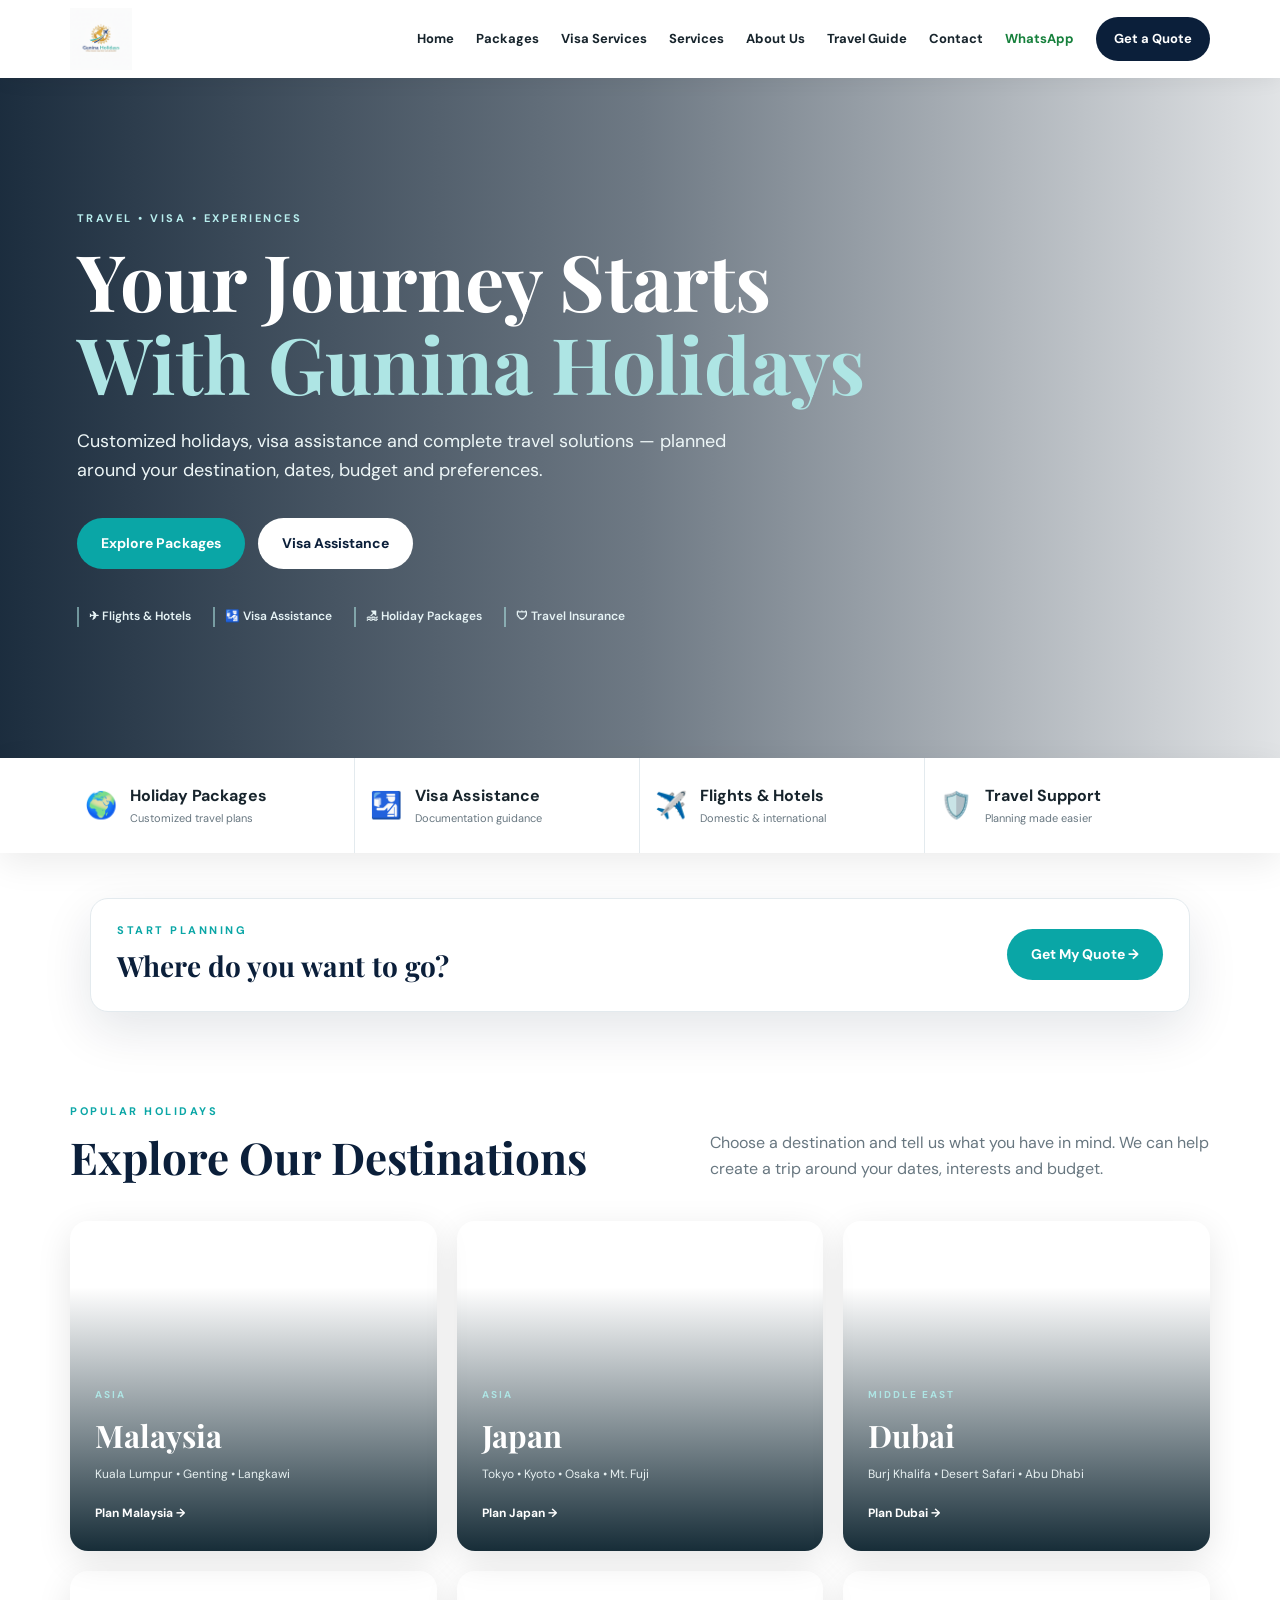
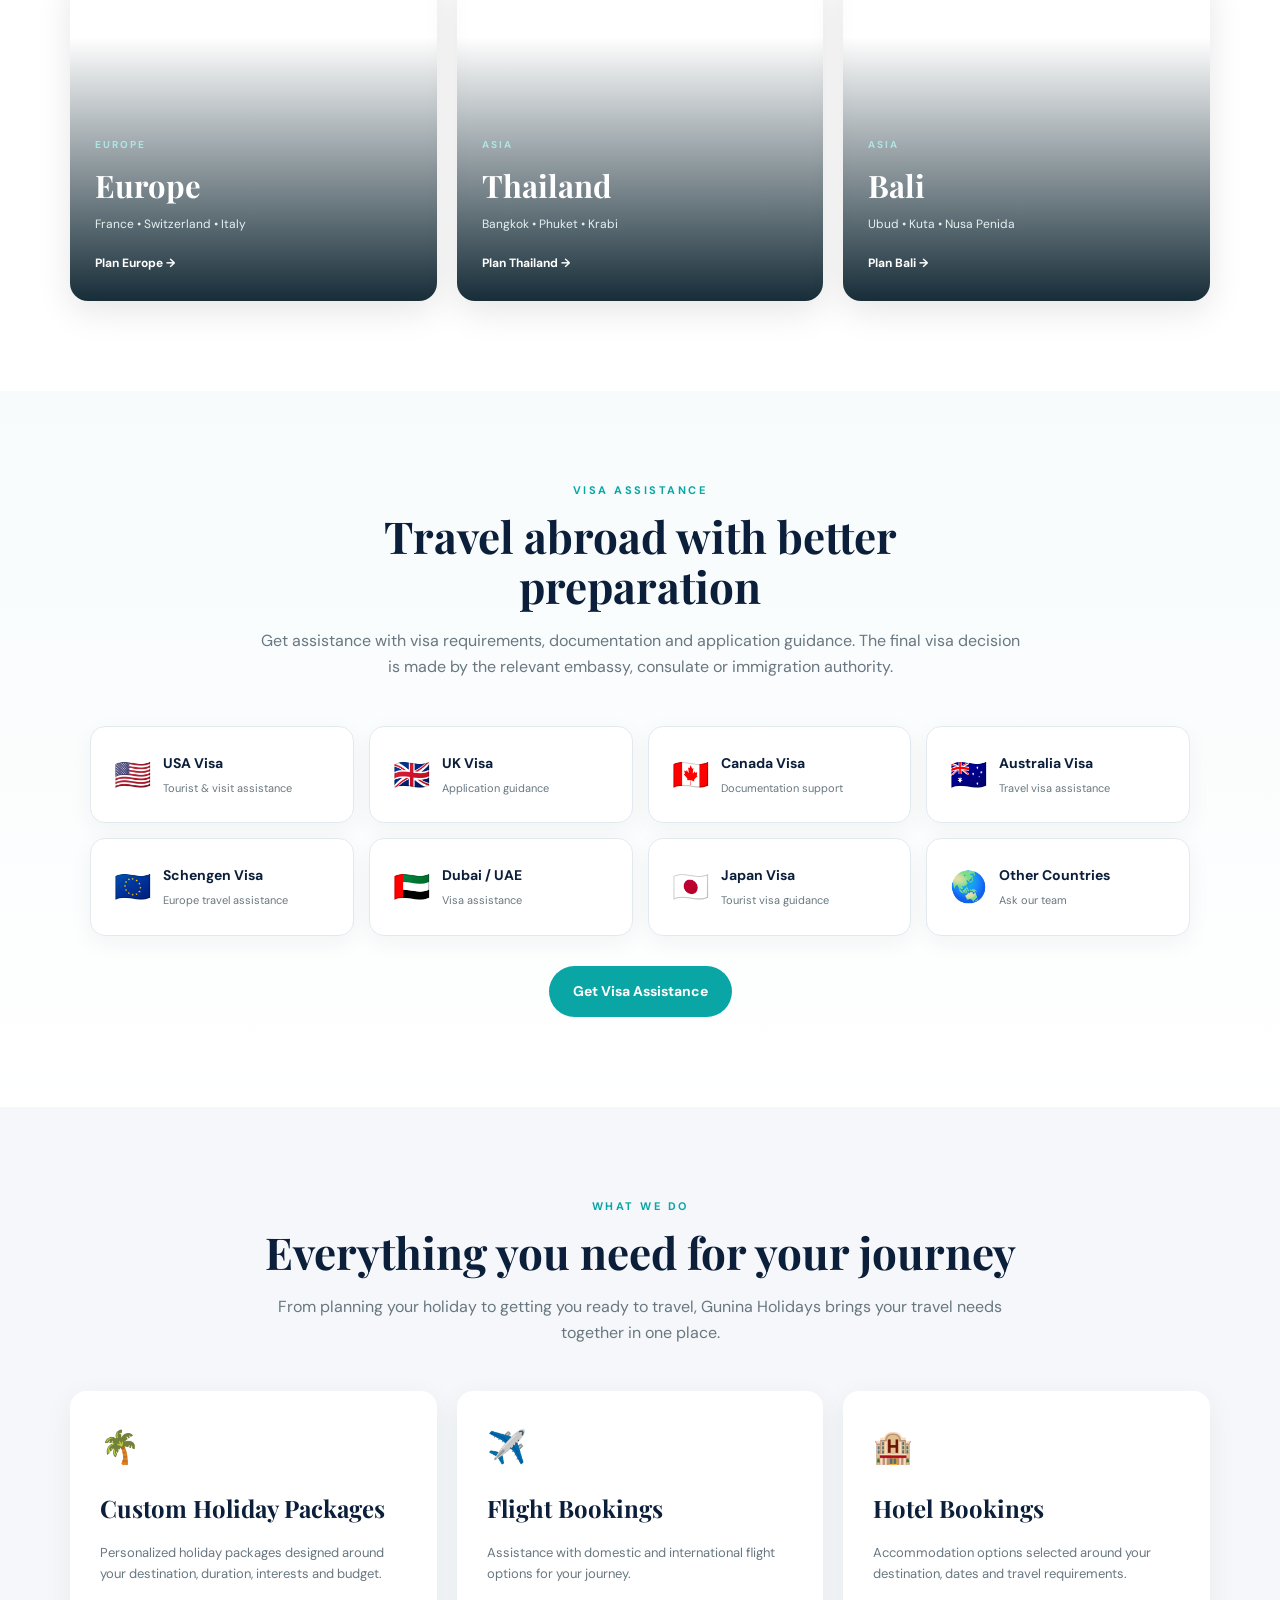
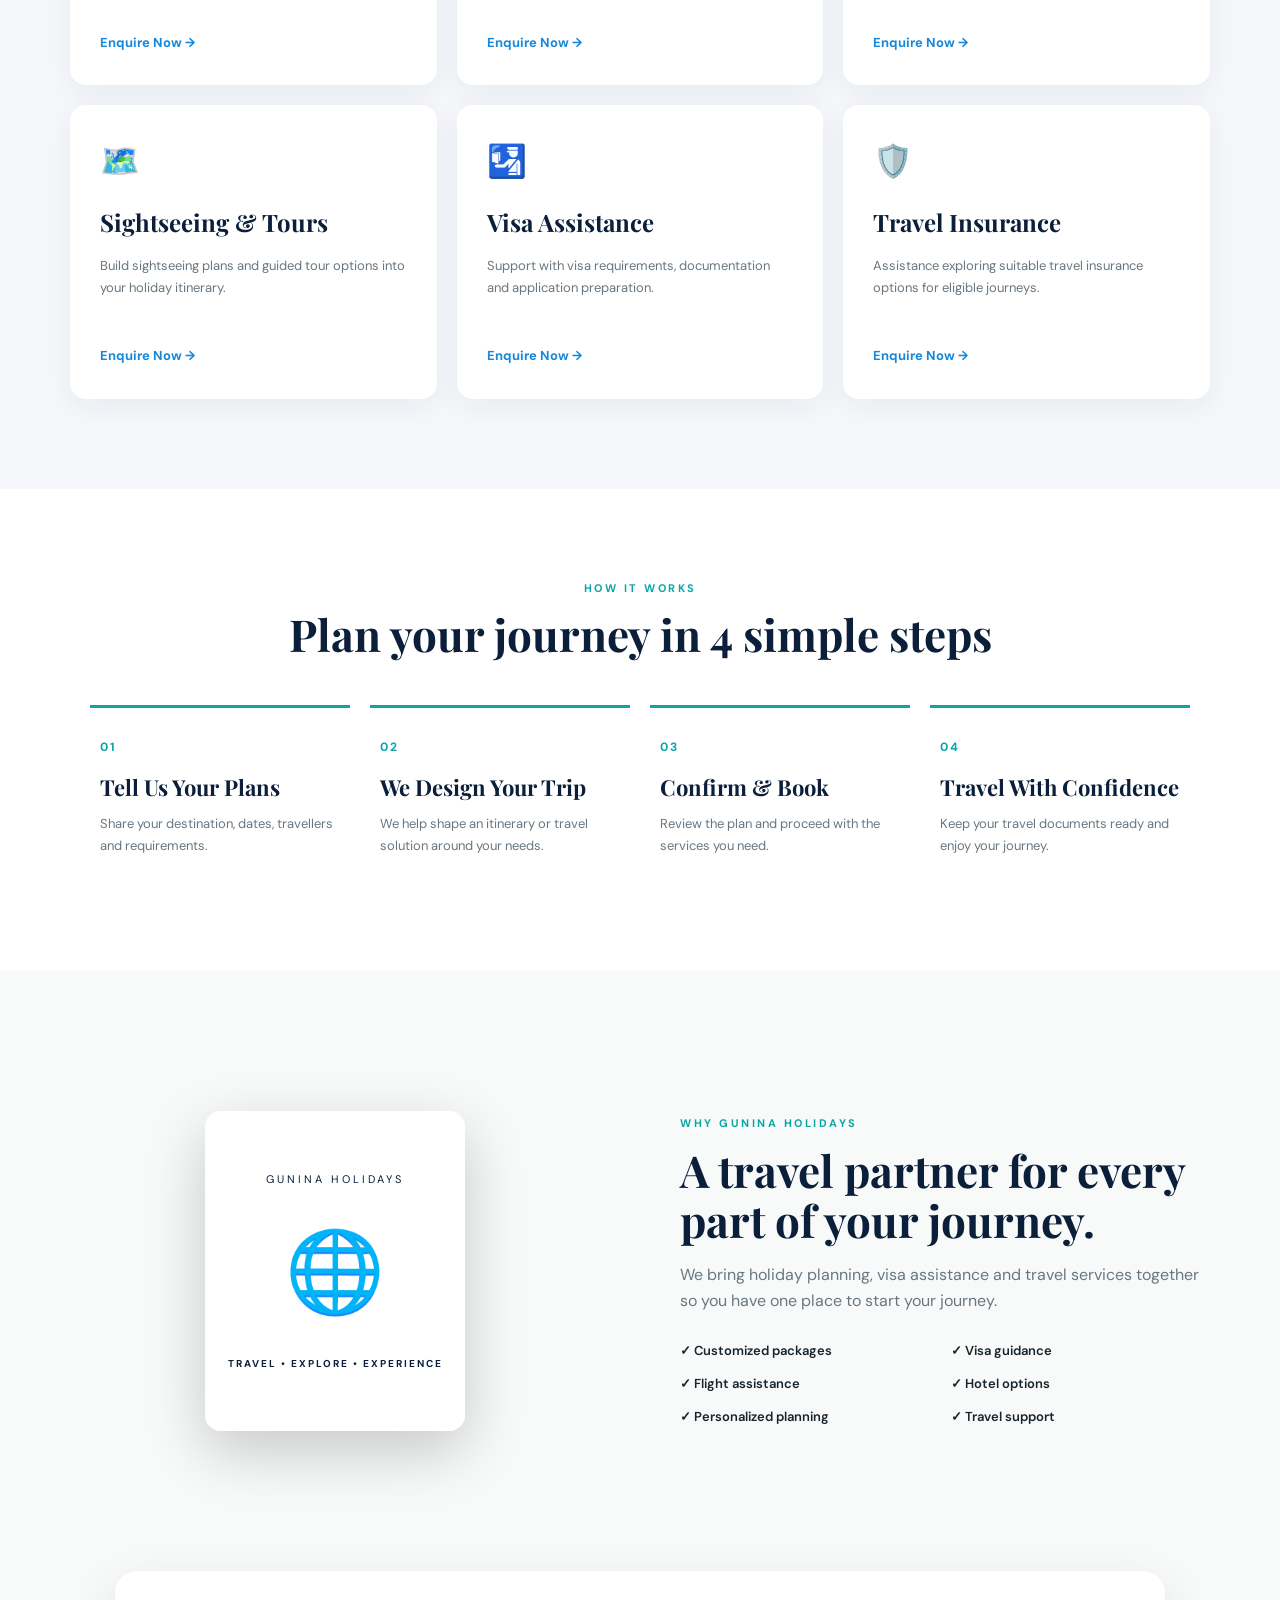
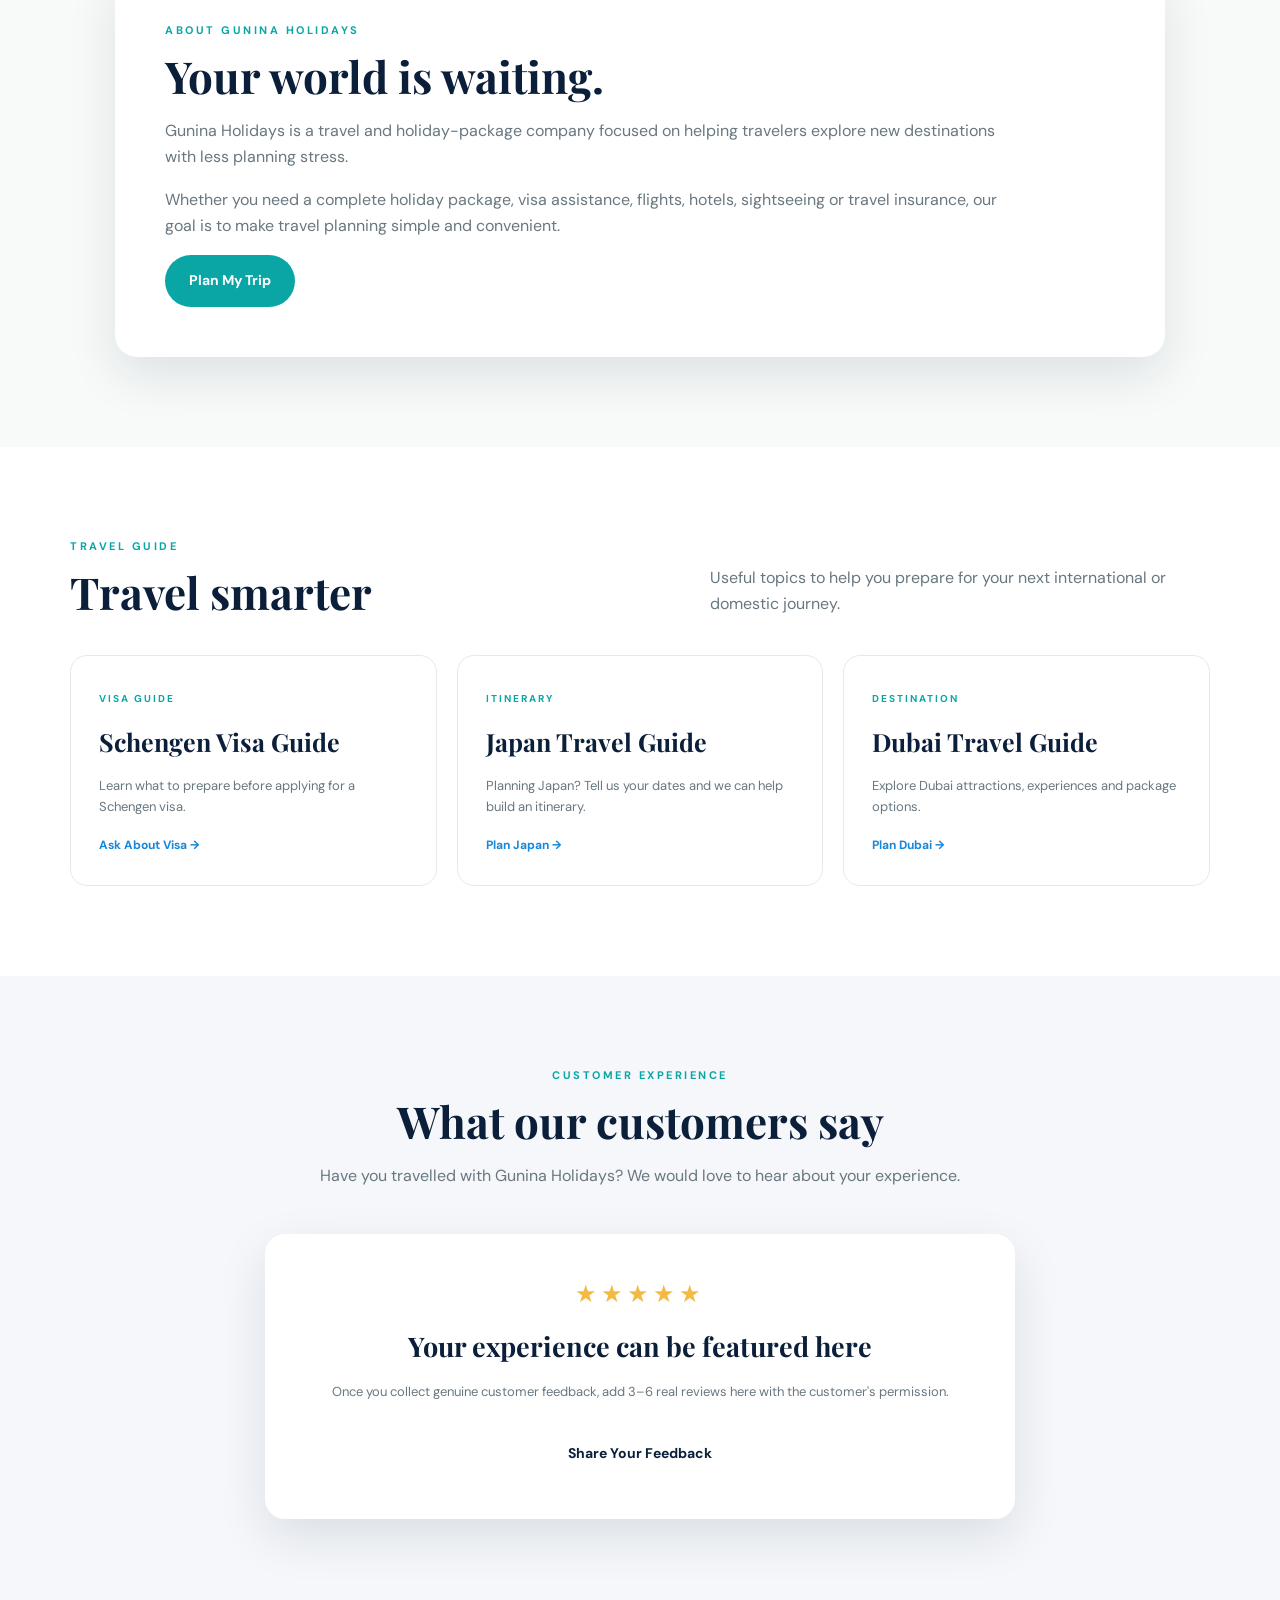
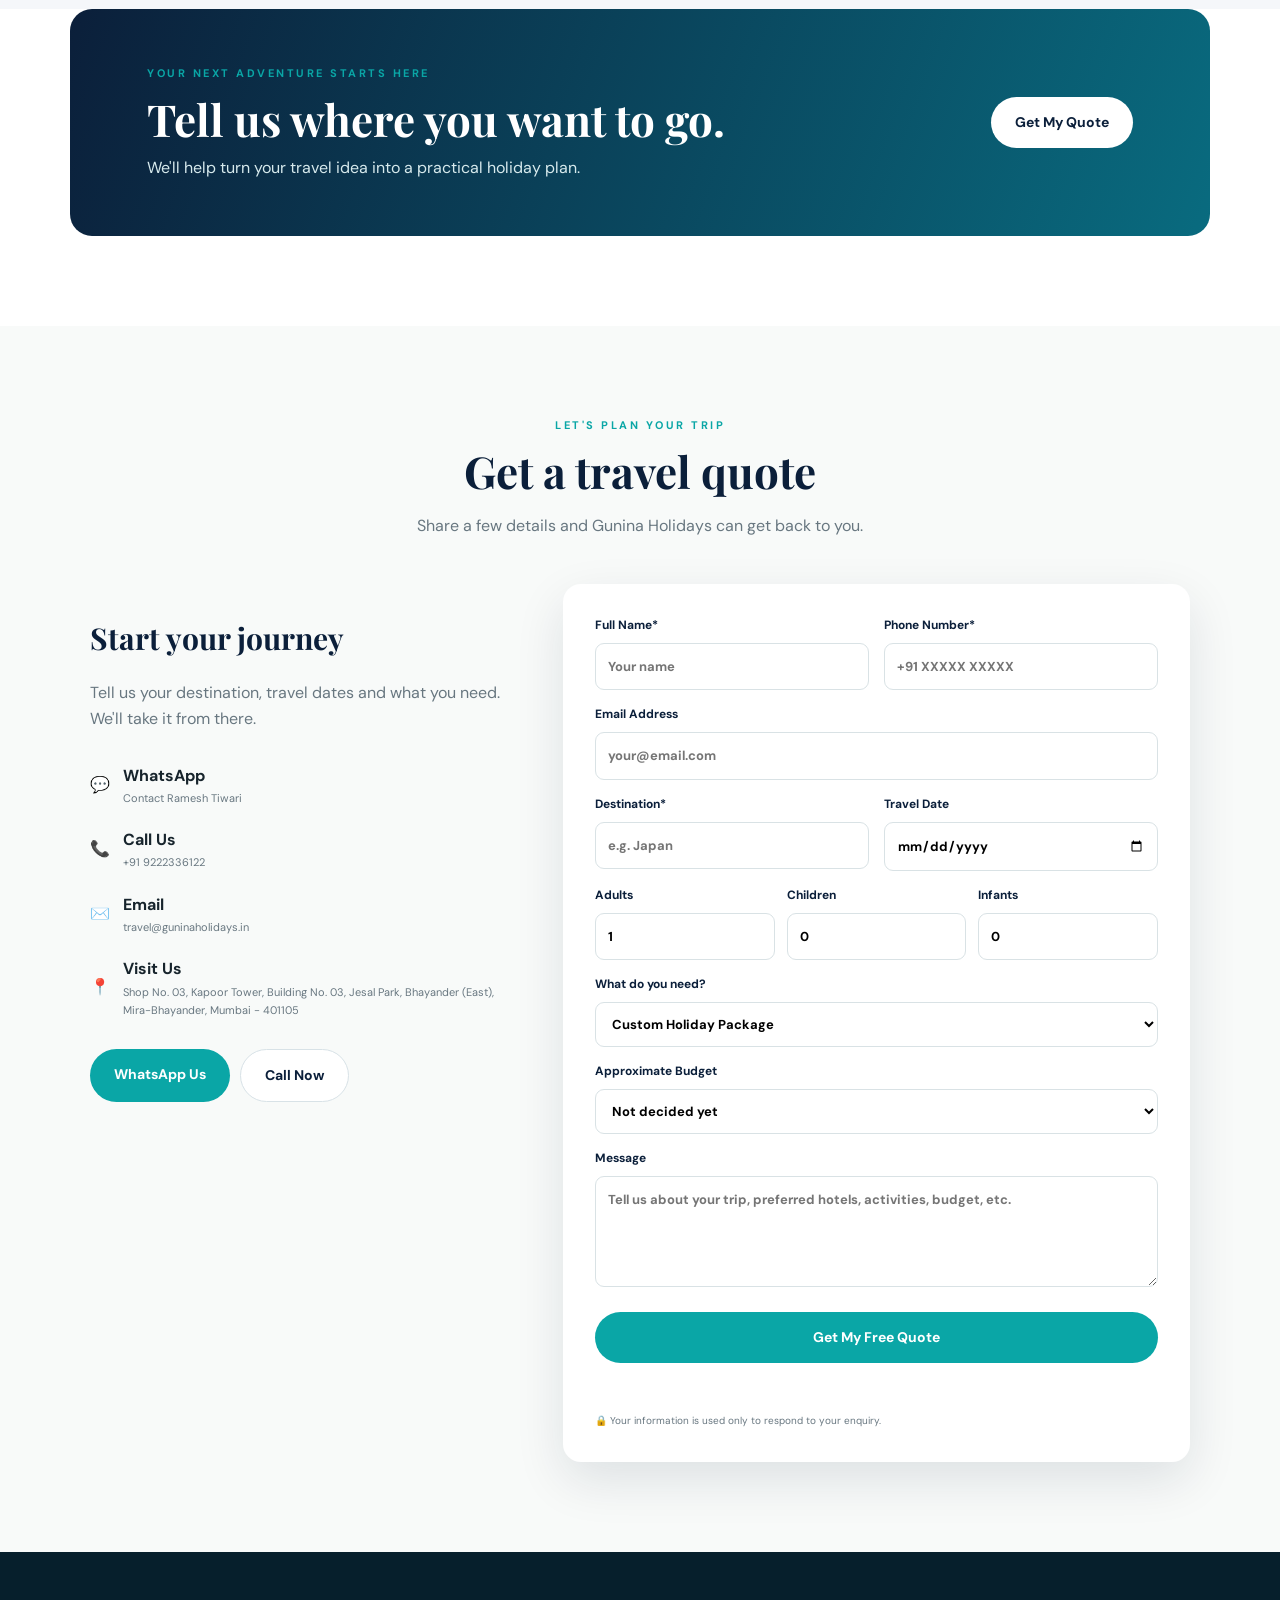
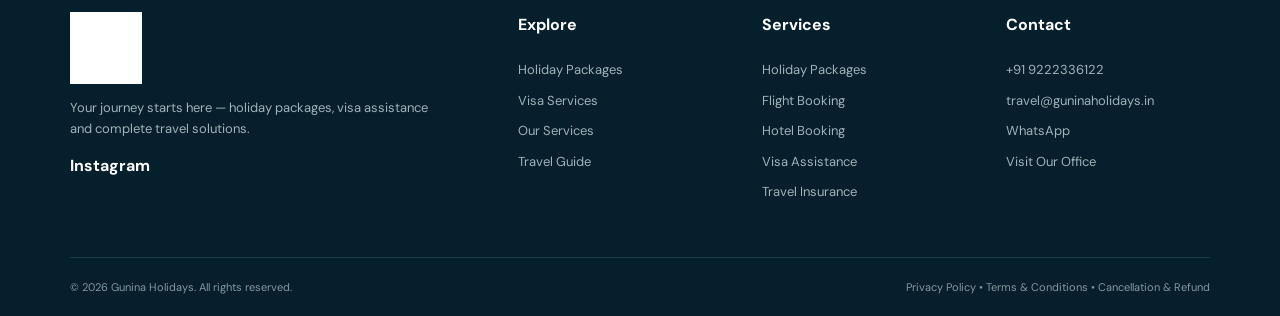
==== commit 26a9668a: "Rename index (2).html to index.html" ====
--- a/index.html
+++ b/index.html
@@ -3,239 +3,414 @@
 <head>
   <meta charset="UTF-8">
   <meta name="viewport" content="width=device-width, initial-scale=1.0">
-  <title>Gunina Holidays | Travel, Visa & Holiday Packages</title>
-  <meta name="description" content="Gunina Holidays offers holiday packages, visa assistance, flights, hotels, sightseeing, travel insurance and complete travel solutions.">
-  <meta name="theme-color" content="#0b2341">
-  <link rel="icon" type="image/png" href="gunina-holidays-logo.png">
+
+  <title>Gunina Holidays | Holiday Packages, Visa Assistance & Travel Services</title>
+  <meta name="description" content="Gunina Holidays offers customized domestic and international holiday packages, visa assistance, flight and hotel bookings, sightseeing and travel insurance. Plan your journey with us.">
+  <meta name="keywords" content="Gunina Holidays, holiday packages, visa assistance, travel agency, travel agency Bhayander, visa consultant Bhayander, Dubai packages, Japan packages, Malaysia packages, Schengen visa assistance">
+  <meta name="author" content="Gunina Holidays">
+  <meta name="robots" content="index, follow">
+  <link rel="canonical" href="https://www.guninaholidays.in/">
+
+  <meta property="og:title" content="Gunina Holidays | Your Journey Starts Here">
+  <meta property="og:description" content="Customized holidays, visa assistance, flights, hotels and travel insurance from Gunina Holidays.">
+  <meta property="og:type" content="website">
+  <meta property="og:url" content="https://www.guninaholidays.in/">
+  <meta property="og:image" content="gunina-holidays-logo.png">
+
+  <meta name="theme-color" content="#0b1f3a">
+  <link rel="preconnect" href="https://fonts.googleapis.com">
+  <link rel="preconnect" href="https://fonts.gstatic.com" crossorigin>
+  <link href="https://fonts.googleapis.com/css2?family=DM+Sans:wght@400;500;600;700&family=Playfair+Display:wght@600;700&display=swap" rel="stylesheet">
   <link rel="stylesheet" href="style.css">
+
+  <script type="application/ld+json">
+  {
+    "@context": "https://schema.org",
+    "@type": "TravelAgency",
+    "name": "Gunina Holidays",
+    "url": "https://www.guninaholidays.in/",
+    "telephone": "+91 9222336122",
+    "email": "travel@guninaholidays.in",
+    "logo": "https://www.guninaholidays.in/gunina-holidays-logo.png",
+    "description": "Holiday packages, visa assistance, flight and hotel bookings, sightseeing and travel insurance.",
+    "address": {
+      "@type": "PostalAddress",
+      "streetAddress": "Shop No. 03, Kapoor Tower, Building No. 03, Jesal Park",
+      "addressLocality": "Bhayander East",
+      "addressRegion": "Maharashtra",
+      "postalCode": "401105",
+      "addressCountry": "IN"
+    }
+  }
+  </script>
 </head>
+
 <body>
-<header class="site-header">
-  <div class="container nav-wrap">
-    <a class="brand" href="#home">
-      <img src="gunina-holidays-logo.png" alt="Gunina Holidays logo">
+  <header class="navbar" id="top">
+    <a class="brand" href="#home" aria-label="Gunina Holidays home">
+      <img class="brand-logo" src="gunina-holidays-logo.png" alt="Gunina Holidays">
     </a>
-    <button class="menu-toggle" aria-label="Open menu">☰</button>
-    <nav class="nav" aria-label="Main navigation">
+
+    <button class="menu-toggle" aria-label="Open navigation menu" aria-expanded="false">☰</button>
+
+    <nav class="nav-links" aria-label="Main navigation">
       <a href="#home">Home</a>
-      <a href="#destinations">Destinations</a>
-      <a href="#visa">Visa</a>
+      <a href="#packages">Packages</a>
+      <a href="#visa">Visa Services</a>
       <a href="#services">Services</a>
-      <a href="#about">About</a>
+      <a href="#about">About Us</a>
+      <a href="#travel-guide">Travel Guide</a>
       <a href="#contact">Contact</a>
+      <a class="nav-whatsapp" href="https://wa.me/919222336122" target="_blank" rel="noopener">WhatsApp</a>
+      <a href="#contact" class="nav-cta">Get a Quote</a>
     </nav>
+  </header>
+
+  <main>
+    <!-- HERO -->
+    <section id="home" class="hero">
+      <div class="hero-overlay"></div>
+      <div class="hero-content">
+        <p class="eyebrow">TRAVEL • VISA • EXPERIENCES</p>
+        <h1>Your Journey Starts <span>With Gunina Holidays</span></h1>
+        <p class="hero-text">
+          Customized holidays, visa assistance and complete travel solutions —
+          planned around your destination, dates, budget and preferences.
+        </p>
+        <div class="hero-actions">
+          <a href="#packages" class="btn btn-primary">Explore Packages</a>
+          <a href="#visa" class="btn btn-light">Visa Assistance</a>
+        </div>
+        <div class="hero-trust">
+          <span>✈ Flights & Hotels</span>
+          <span>🛂 Visa Assistance</span>
+          <span>🏖 Holiday Packages</span>
+          <span>🛡 Travel Insurance</span>
+        </div>
+      </div>
+    </section>
+
+    <!-- QUICK SERVICES -->
+    <section class="quick-services" aria-label="Key travel services">
+      <div><div class="quick-icon">🌍</div><div><strong>Holiday Packages</strong><small>Customized travel plans</small></div></div>
+      <div><div class="quick-icon">🛂</div><div><strong>Visa Assistance</strong><small>Documentation guidance</small></div></div>
+      <div><div class="quick-icon">✈️</div><div><strong>Flights & Hotels</strong><small>Domestic & international</small></div></div>
+      <div><div class="quick-icon">🛡️</div><div><strong>Travel Support</strong><small>Planning made easier</small></div></div>
+    </section>
+
+    <!-- QUICK ENQUIRY -->
+    <section class="quick-enquiry">
+      <div>
+        <p class="eyebrow">START PLANNING</p>
+        <h2>Where do you want to go?</h2>
+      </div>
+      <a href="#contact" class="btn btn-primary">Get My Quote →</a>
+    </section>
+
+    <!-- PACKAGES -->
+    <section id="packages" class="section">
+      <div class="section-heading">
+        <div>
+          <p class="eyebrow">POPULAR HOLIDAYS</p>
+          <h2>Explore Our Destinations</h2>
+        </div>
+        <p>Choose a destination and tell us what you have in mind. We can help create a trip around your dates, interests and budget.</p>
+      </div>
+
+      <div class="destination-grid">
+        <article class="destination-card malaysia">
+          <div class="card-content"><span>ASIA</span><h3>Malaysia</h3><p>Kuala Lumpur • Genting • Langkawi</p><a href="#contact">Plan Malaysia →</a></div>
+        </article>
+        <article class="destination-card japan">
+          <div class="card-content"><span>ASIA</span><h3>Japan</h3><p>Tokyo • Kyoto • Osaka • Mt. Fuji</p><a href="#contact">Plan Japan →</a></div>
+        </article>
+        <article class="destination-card dubai">
+          <div class="card-content"><span>MIDDLE EAST</span><h3>Dubai</h3><p>Burj Khalifa • Desert Safari • Abu Dhabi</p><a href="#contact">Plan Dubai →</a></div>
+        </article>
+        <article class="destination-card europe">
+          <div class="card-content"><span>EUROPE</span><h3>Europe</h3><p>France • Switzerland • Italy</p><a href="#contact">Plan Europe →</a></div>
+        </article>
+        <article class="destination-card thailand">
+          <div class="card-content"><span>ASIA</span><h3>Thailand</h3><p>Bangkok • Phuket • Krabi</p><a href="#contact">Plan Thailand →</a></div>
+        </article>
+        <article class="destination-card bali">
+          <div class="card-content"><span>ASIA</span><h3>Bali</h3><p>Ubud • Kuta • Nusa Penida</p><a href="#contact">Plan Bali →</a></div>
+        </article>
+      </div>
+    </section>
+
+    <!-- VISA -->
+    <section id="visa" class="section visa-section">
+      <div class="center-heading">
+        <p class="eyebrow">VISA ASSISTANCE</p>
+        <h2>Travel abroad with better preparation</h2>
+        <p>Get assistance with visa requirements, documentation and application guidance. The final visa decision is made by the relevant embassy, consulate or immigration authority.</p>
+      </div>
+
+      <div class="visa-grid">
+        <a class="visa-card" href="#contact"><span>🇺🇸</span><strong>USA Visa</strong><small>Tourist & visit assistance</small></a>
+        <a class="visa-card" href="#contact"><span>🇬🇧</span><strong>UK Visa</strong><small>Application guidance</small></a>
+        <a class="visa-card" href="#contact"><span>🇨🇦</span><strong>Canada Visa</strong><small>Documentation support</small></a>
+        <a class="visa-card" href="#contact"><span>🇦🇺</span><strong>Australia Visa</strong><small>Travel visa assistance</small></a>
+        <a class="visa-card" href="#contact"><span>🇪🇺</span><strong>Schengen Visa</strong><small>Europe travel assistance</small></a>
+        <a class="visa-card" href="#contact"><span>🇦🇪</span><strong>Dubai / UAE</strong><small>Visa assistance</small></a>
+        <a class="visa-card" href="#contact"><span>🇯🇵</span><strong>Japan Visa</strong><small>Tourist visa guidance</small></a>
+        <a class="visa-card" href="#contact"><span>🌏</span><strong>Other Countries</strong><small>Ask our team</small></a>
+      </div>
+
+      <div class="center-action"><a href="#contact" class="btn btn-primary">Get Visa Assistance</a></div>
+    </section>
+
+    <!-- SERVICES -->
+    <section id="services" class="section services-section">
+      <div class="center-heading">
+        <p class="eyebrow">WHAT WE DO</p>
+        <h2>Everything you need for your journey</h2>
+        <p>From planning your holiday to getting you ready to travel, Gunina Holidays brings your travel needs together in one place.</p>
+      </div>
+
+      <div class="service-grid">
+        <article class="service-card"><div class="service-icon">🌴</div><h3>Custom Holiday Packages</h3><p>Personalized holiday packages designed around your destination, duration, interests and budget.</p><a href="#contact">Enquire Now →</a></article>
+        <article class="service-card"><div class="service-icon">✈️</div><h3>Flight Bookings</h3><p>Assistance with domestic and international flight options for your journey.</p><a href="#contact">Enquire Now →</a></article>
+        <article class="service-card"><div class="service-icon">🏨</div><h3>Hotel Bookings</h3><p>Accommodation options selected around your destination, dates and travel requirements.</p><a href="#contact">Enquire Now →</a></article>
+        <article class="service-card"><div class="service-icon">🗺️</div><h3>Sightseeing & Tours</h3><p>Build sightseeing plans and guided tour options into your holiday itinerary.</p><a href="#contact">Enquire Now →</a></article>
+        <article class="service-card"><div class="service-icon">🛂</div><h3>Visa Assistance</h3><p>Support with visa requirements, documentation and application preparation.</p><a href="#contact">Enquire Now →</a></article>
+        <article class="service-card"><div class="service-icon">🛡️</div><h3>Travel Insurance</h3><p>Assistance exploring suitable travel insurance options for eligible journeys.</p><a href="#contact">Enquire Now →</a></article>
+      </div>
+    </section>
+
+    <!-- HOW IT WORKS -->
+    <section class="section steps-section">
+      <div class="center-heading">
+        <p class="eyebrow">HOW IT WORKS</p>
+        <h2>Plan your journey in 4 simple steps</h2>
+      </div>
+
+      <div class="steps-grid">
+        <div class="step"><span>01</span><h3>Tell Us Your Plans</h3><p>Share your destination, dates, travellers and requirements.</p></div>
+        <div class="step"><span>02</span><h3>We Design Your Trip</h3><p>We help shape an itinerary or travel solution around your needs.</p></div>
+        <div class="step"><span>03</span><h3>Confirm & Book</h3><p>Review the plan and proceed with the services you need.</p></div>
+        <div class="step"><span>04</span><h3>Travel With Confidence</h3><p>Keep your travel documents ready and enjoy your journey.</p></div>
+      </div>
+    </section>
+
+    <!-- WHY US -->
+    <section class="section why-section">
+      <div class="about-section">
+        <div class="about-visual">
+          <div class="passport-card">
+            <div class="passport-top">GUNINA HOLIDAYS</div>
+            <div class="passport-globe">🌐</div>
+            <strong>TRAVEL • EXPLORE • EXPERIENCE</strong>
+          </div>
+        </div>
+        <div class="about-copy">
+          <p class="eyebrow">WHY GUNINA HOLIDAYS</p>
+          <h2>A travel partner for every part of your journey.</h2>
+          <p>We bring holiday planning, visa assistance and travel services together so you have one place to start your journey.</p>
+          <div class="about-points">
+            <span>✓ Customized packages</span>
+            <span>✓ Visa guidance</span>
+            <span>✓ Flight assistance</span>
+            <span>✓ Hotel options</span>
+            <span>✓ Personalized planning</span>
+            <span>✓ Travel support</span>
+          </div>
+        </div>
+      </div>
+    </section>
+
+    <!-- ABOUT -->
+    <section id="about" class="section about-text-section">
+      <div class="about-text-card">
+        <p class="eyebrow">ABOUT GUNINA HOLIDAYS</p>
+        <h2>Your world is waiting.</h2>
+        <p>Gunina Holidays is a travel and holiday-package company focused on helping travelers explore new destinations with less planning stress.</p>
+        <p>Whether you need a complete holiday package, visa assistance, flights, hotels, sightseeing or travel insurance, our goal is to make travel planning simple and convenient.</p>
+        <a href="#contact" class="btn btn-primary">Plan My Trip</a>
+      </div>
+    </section>
+
+    <!-- TRAVEL GUIDE -->
+    <section id="travel-guide" class="section guide-section">
+      <div class="section-heading">
+        <div>
+          <p class="eyebrow">TRAVEL GUIDE</p>
+          <h2>Travel smarter</h2>
+        </div>
+        <p>Useful topics to help you prepare for your next international or domestic journey.</p>
+      </div>
+
+      <div class="guide-grid">
+        <article><span>VISA GUIDE</span><h3>Schengen Visa Guide</h3><p>Learn what to prepare before applying for a Schengen visa.</p><a href="#contact">Ask About Visa →</a></article>
+        <article><span>ITINERARY</span><h3>Japan Travel Guide</h3><p>Planning Japan? Tell us your dates and we can help build an itinerary.</p><a href="#contact">Plan Japan →</a></article>
+        <article><span>DESTINATION</span><h3>Dubai Travel Guide</h3><p>Explore Dubai attractions, experiences and package options.</p><a href="#contact">Plan Dubai →</a></article>
+      </div>
+    </section>
+
+    <!-- REVIEWS -->
+    <section class="section reviews-section">
+      <div class="center-heading">
+        <p class="eyebrow">CUSTOMER EXPERIENCE</p>
+        <h2>What our customers say</h2>
+        <p>Have you travelled with Gunina Holidays? We would love to hear about your experience.</p>
+      </div>
+
+      <div class="review-note">
+        <div class="stars">★★★★★</div>
+        <h3>Your experience can be featured here</h3>
+        <p>Once you collect genuine customer feedback, add 3–6 real reviews here with the customer's permission.</p>
+        <a href="#contact" class="btn btn-light">Share Your Feedback</a>
+      </div>
+    </section>
+
+    <!-- CTA -->
+    <section class="quote-banner">
+      <div>
+        <p class="eyebrow">YOUR NEXT ADVENTURE STARTS HERE</p>
+        <h2>Tell us where you want to go.</h2>
+        <p>We'll help turn your travel idea into a practical holiday plan.</p>
+      </div>
+      <a href="#contact" class="btn btn-light">Get My Quote</a>
+    </section>
+
+    <!-- CONTACT -->
+    <section id="contact" class="section contact-section">
+      <div class="center-heading">
+        <p class="eyebrow">LET'S PLAN YOUR TRIP</p>
+        <h2>Get a travel quote</h2>
+        <p>Share a few details and Gunina Holidays can get back to you.</p>
+      </div>
+
+      <div class="contact-layout">
+        <div class="contact-info">
+          <h3>Start your journey</h3>
+          <p>Tell us your destination, travel dates and what you need. We'll take it from there.</p>
+
+          <a class="contact-line" href="https://wa.me/919222336122" target="_blank" rel="noopener">
+            💬 <span><strong>WhatsApp</strong><small>Contact Ramesh Tiwari</small></span>
+          </a>
+          <a class="contact-line" href="tel:+919222336122">
+            📞 <span><strong>Call Us</strong><small>+91 9222336122</small></span>
+          </a>
+          <a class="contact-line" href="mailto:travel@guninaholidays.in">
+            ✉️ <span><strong>Email</strong><small>travel@guninaholidays.in</small></span>
+          </a>
+          <div class="contact-line">
+            📍 <span><strong>Visit Us</strong><small>Shop No. 03, Kapoor Tower, Building No. 03, Jesal Park, Bhayander (East), Mira-Bhayander, Mumbai - 401105</small></span>
+          </div>
+
+          <div class="contact-actions">
+            <a class="btn btn-primary" href="https://wa.me/919222336122" target="_blank" rel="noopener">WhatsApp Us</a>
+            <a class="btn btn-outline" href="tel:+919222336122">Call Now</a>
+          </div>
+        </div>
+
+        <form id="quoteForm" class="quote-form" novalidate>
+          <input type="hidden" name="access_key" value="39f1747b-3156-4128-b52c-34c83913263d">
+          <input type="hidden" name="subject" value="New Website Enquiry - Gunina Holidays">
+          <input type="hidden" name="from_name" value="Gunina Holidays Website">
+          <input type="checkbox" name="botcheck" style="display:none">
+
+          <div class="form-row">
+            <label>Full Name*<input name="name" required placeholder="Your name"></label>
+            <label>Phone Number*<input name="phone" required inputmode="tel" placeholder="+91 XXXXX XXXXX"></label>
+          </div>
+
+          <label>Email Address<input name="email" type="email" placeholder="your@email.com"></label>
+
+          <div class="form-row">
+            <label>Destination*<input name="destination" required placeholder="e.g. Japan"></label>
+            <label>Travel Date<input name="date" type="date"></label>
+          </div>
+
+          <div class="traveller-row">
+            <label>Adults<input name="adults" type="number" min="1" value="1"></label>
+            <label>Children<input name="children" type="number" min="0" value="0"></label>
+            <label>Infants<input name="infants" type="number" min="0" value="0"></label>
+          </div>
+
+          <label>What do you need?
+            <select name="service">
+              <option>Custom Holiday Package</option>
+              <option>Visa Assistance</option>
+              <option>Flight Booking</option>
+              <option>Hotel Booking</option>
+              <option>Sightseeing & Guided Tours</option>
+              <option>Travel Insurance</option>
+              <option>Complete Travel Planning</option>
+              <option>Other</option>
+            </select>
+          </label>
+
+          <label>Approximate Budget
+            <select name="budget">
+              <option>Not decided yet</option>
+              <option>Under ₹50,000</option>
+              <option>₹50,000 – ₹1,00,000</option>
+              <option>₹1,00,000 – ₹2,00,000</option>
+              <option>₹2,00,000+</option>
+            </select>
+          </label>
+
+          <label>Message<textarea name="message" rows="4" required placeholder="Tell us about your trip, preferred hotels, activities, budget, etc."></textarea></label>
+
+          <button class="btn btn-primary form-submit" type="submit">Get My Free Quote</button>
+          <p id="formMessage" class="form-message" aria-live="polite"></p>
+          <p class="form-note">🔒 Your information is used only to respond to your enquiry.</p>
+        </form>
+      </div>
+    </section>
+  </main>
+
+  <!-- FOOTER -->
+  <footer>
+    <div class="footer-main">
+      <div>
+        <a class="brand footer-brand" href="#home"><img class="brand-logo" src="gunina-holidays-logo.png" alt="Gunina Holidays"></a>
+        <p>Your journey starts here — holiday packages, visa assistance and complete travel solutions.</p>
+        <div class="footer-social">
+          <a href="https://www.instagram.com/guninaholidays.ind/" target="_blank" rel="noopener">Instagram</a>
+        </div>
+      </div>
+
+      <div>
+        <h4>Explore</h4>
+        <a href="#packages">Holiday Packages</a>
+        <a href="#visa">Visa Services</a>
+        <a href="#services">Our Services</a>
+        <a href="#travel-guide">Travel Guide</a>
+      </div>
+
+      <div>
+        <h4>Services</h4>
+        <a href="#contact">Holiday Packages</a>
+        <a href="#contact">Flight Booking</a>
+        <a href="#contact">Hotel Booking</a>
+        <a href="#contact">Visa Assistance</a>
+        <a href="#contact">Travel Insurance</a>
+      </div>
+
+      <div>
+        <h4>Contact</h4>
+        <a href="tel:+919222336122">+91 9222336122</a>
+        <a href="mailto:travel@guninaholidays.in">travel@guninaholidays.in</a>
+        <a href="https://wa.me/919222336122" target="_blank" rel="noopener">WhatsApp</a>
+        <a href="#contact">Visit Our Office</a>
+      </div>
+    </div>
+
+    <div class="footer-bottom">
+      <span>© 2026 Gunina Holidays. All rights reserved.</span>
+      <span>Privacy Policy • Terms & Conditions • Cancellation & Refund</span>
+    </div>
+  </footer>
+
+  <div class="mobile-contact-bar">
+    <a href="tel:+919222336122">☎ Call Now</a>
+    <a href="https://wa.me/919222336122" target="_blank" rel="noopener">💬 WhatsApp</a>
   </div>
-</header>
-
-<main>
-<section id="home" class="hero">
-  <div class="container hero-grid">
-    <div class="hero-copy">
-      <p class="eyebrow">TRAVEL • VISA • EXPERIENCES</p>
-      <h1>Your Journey Starts With <span>Gunina Holidays</span></h1>
-      <p class="lead">Where Dreams Meet Their Real Destination.</p>
-      <p class="hero-text">Customized holidays, visa assistance and complete travel solutions — planned around your destination, dates, budget and preferences.</p>
-      <div class="hero-actions">
-        <a class="btn primary" href="#contact" data-service="Holiday Packages">Plan My Holiday</a>
-        <a class="btn secondary" href="#contact" data-service="Visa Assistance">Visa Assistance</a>
-        <a class="btn whatsapp" href="https://wa.me/919222336122?text=Hello%20Gunina%20Holidays,%20I%20would%20like%20to%20plan%20a%20trip." target="_blank" rel="noopener">WhatsApp Us</a>
-      </div>
-      <div class="trust-row">
-        <span>✈ Flights & Hotels</span><span>🛂 Visa Assistance</span><span>🌍 Holiday Packages</span><span>🛡 Travel Insurance</span>
-      </div>
-    </div>
-    <div class="hero-card">
-      <div class="hero-card-inner">
-        <p class="card-kicker">COMPLETE TRAVEL SOLUTIONS</p>
-        <h2>One Team. One Journey. Every Detail.</h2>
-        <div class="journey">
-          <span>VISA</span><b>→</b><span>FLIGHTS</span><b>→</b><span>HOTELS</span><b>→</b><span>TOURS</span><b>→</b><span>INSURANCE</span>
-        </div>
-        <a class="text-link" href="#services">Explore our services →</a>
-      </div>
-    </div>
-  </div>
-</section>
-
-<section id="destinations" class="section">
-  <div class="container">
-    <div class="section-heading">
-      <p class="eyebrow">EXPLORE THE WORLD</p>
-      <h2>Popular Destinations</h2>
-      <p>Tell us where you want to go. We’ll help you plan the journey around your dates, budget and preferences.</p>
-    </div>
-    <div class="cards destinations">
-      <article class="card"><div class="icon">🇲🇾</div><h3>Malaysia</h3><p>Kuala Lumpur, Langkawi and more.</p><button class="card-btn" data-service="Holiday Packages" data-destination="Malaysia">Enquire Now</button></article>
-      <article class="card"><div class="icon">🇯🇵</div><h3>Japan</h3><p>Tokyo, Osaka, Kyoto and beyond.</p><button class="card-btn" data-service="Holiday Packages" data-destination="Japan">Enquire Now</button></article>
-      <article class="card"><div class="icon">🇦🇪</div><h3>Dubai</h3><p>City breaks, family holidays and experiences.</p><button class="card-btn" data-service="Holiday Packages" data-destination="Dubai / UAE">Enquire Now</button></article>
-      <article class="card"><div class="icon">🇪🇺</div><h3>Europe</h3><p>Schengen destinations and multi-country trips.</p><button class="card-btn" data-service="Holiday Packages" data-destination="Europe">Enquire Now</button></article>
-      <article class="card"><div class="icon">🇹🇭</div><h3>Thailand</h3><p>Bangkok, Phuket, Pattaya and more.</p><button class="card-btn" data-service="Holiday Packages" data-destination="Thailand">Enquire Now</button></article>
-      <article class="card"><div class="icon">🇮🇩</div><h3>Bali</h3><p>Relaxation, culture and island experiences.</p><button class="card-btn" data-service="Holiday Packages" data-destination="Bali">Enquire Now</button></article>
-    </div>
-  </div>
-</section>
-
-<section id="visa" class="section alt">
-  <div class="container">
-    <div class="section-heading">
-      <p class="eyebrow">VISA ASSISTANCE</p>
-      <h2>Visa Assistance For All Countries</h2>
-      <p>Documentation guidance, application support and appointment assistance for your travel plans.</p>
-    </div>
-    <div class="cards visa-grid">
-      <article class="card visa-card"><h3>🇺🇸 USA</h3><p>Tourist & business visa assistance.</p><button class="card-btn" data-service="Visa Assistance" data-destination="USA">Enquire</button></article>
-      <article class="card visa-card"><h3>🇬🇧 UK</h3><p>Visitor and business visa assistance.</p><button class="card-btn" data-service="Visa Assistance" data-destination="UK">Enquire</button></article>
-      <article class="card visa-card"><h3>🇨🇦 Canada</h3><p>Visitor visa assistance and guidance.</p><button class="card-btn" data-service="Visa Assistance" data-destination="Canada">Enquire</button></article>
-      <article class="card visa-card"><h3>🇦🇺 Australia</h3><p>Visitor visa assistance and documentation guidance.</p><button class="card-btn" data-service="Visa Assistance" data-destination="Australia">Enquire</button></article>
-      <article class="card visa-card"><h3>🇪🇺 Schengen</h3><p>Schengen visa assistance for eligible destinations.</p><button class="card-btn" data-service="Visa Assistance" data-destination="Schengen">Enquire</button></article>
-      <article class="card visa-card"><h3>🇦🇪 Dubai / UAE</h3><p>Visa assistance for your UAE journey.</p><button class="card-btn" data-service="Visa Assistance" data-destination="Dubai / UAE">Enquire</button></article>
-      <article class="card visa-card"><h3>🇯🇵 Japan</h3><p>Tourist and business visa assistance.</p><button class="card-btn" data-service="Visa Assistance" data-destination="Japan">Enquire</button></article>
-      <article class="card visa-card"><h3>🇸🇬 Singapore</h3><p>Travel visa assistance and documentation guidance.</p><button class="card-btn" data-service="Visa Assistance" data-destination="Singapore">Enquire</button></article>
-    </div>
-    <p class="disclaimer">The final visa decision is made by the relevant embassy, consulate or immigration authority.</p>
-  </div>
-</section>
-
-<section id="services" class="section">
-  <div class="container">
-    <div class="section-heading">
-      <p class="eyebrow">WHAT WE DO</p>
-      <h2>Complete Travel Services</h2>
-    </div>
-    <div class="service-grid">
-      <article class="service"><span>🌴</span><h3>Custom Holiday Packages</h3><p>Flexible trips designed around your travel style and budget.</p></article>
-      <article class="service"><span>✈️</span><h3>Flight Bookings</h3><p>Domestic and international flight booking assistance.</p></article>
-      <article class="service"><span>🏨</span><h3>Hotel Bookings</h3><p>Accommodation options matched to your itinerary.</p></article>
-      <article class="service"><span>🗺️</span><h3>Sightseeing & Tours</h3><p>Transfers, sightseeing and tour arrangements.</p></article>
-      <article class="service"><span>🛂</span><h3>Visa Assistance</h3><p>Guidance for tourist, business and visit visa applications.</p></article>
-      <article class="service"><span>🛡️</span><h3>Travel Insurance</h3><p>Travel insurance assistance for eligible journeys.</p></article>
-      <article class="service"><span>📘</span><h3>Passport Assistance</h3><p>Support with passport application and renewal requirements.</p></article>
-      <article class="service"><span>👨‍👩‍👧</span><h3>Group & Family Travel</h3><p>Travel planning for families and group journeys.</p></article>
-    </div>
-  </div>
-</section>
-
-<section class="section solution">
-  <div class="container solution-box">
-    <div>
-      <p class="eyebrow">PLAN EVERYTHING TOGETHER</p>
-      <h2>We Handle the Process, You Plan the Journey.</h2>
-      <p>From visa guidance to flights, hotels, tours and insurance, Gunina Holidays helps bring your travel arrangements together.</p>
-    </div>
-    <a class="btn primary" href="#contact">Start Your Enquiry</a>
-  </div>
-</section>
-
-<section class="section alt">
-  <div class="container">
-    <div class="section-heading">
-      <p class="eyebrow">HOW IT WORKS</p>
-      <h2>Simple. Personal. Clear.</h2>
-    </div>
-    <div class="steps">
-      <div><strong>01</strong><h3>Share Your Plan</h3><p>Tell us your destination, dates, travellers and preferences.</p></div>
-      <div><strong>02</strong><h3>Get Options</h3><p>We prepare suitable travel and service options for you.</p></div>
-      <div><strong>03</strong><h3>Confirm</h3><p>Choose the arrangements that work best for your journey.</p></div>
-      <div><strong>04</strong><h3>Travel</h3><p>Move forward with your planned travel arrangements.</p></div>
-    </div>
-  </div>
-</section>
-
-<section id="about" class="section">
-  <div class="container about-grid">
-    <div>
-      <p class="eyebrow">ABOUT GUNINA HOLIDAYS</p>
-      <h2>Your Travel Plans, Properly Organized.</h2>
-      <p>Gunina Holidays provides travel and visa assistance with a focus on clear communication, practical guidance and personalized planning.</p>
-      <p>Whether you are planning a holiday, arranging a visa, booking flights or organizing a complete trip, our team can help you coordinate the key travel services.</p>
-    </div>
-    <div class="why-card">
-      <h3>Why Choose Gunina Holidays?</h3>
-      <ul>
-        <li>Personalized travel planning</li>
-        <li>Visa documentation guidance</li>
-        <li>Complete travel service support</li>
-        <li>Family and group travel assistance</li>
-        <li>Direct enquiry and WhatsApp support</li>
-      </ul>
-    </div>
-  </div>
-</section>
-
-<section class="section guide">
-  <div class="container">
-    <div class="section-heading">
-      <p class="eyebrow">TRAVEL GUIDE</p>
-      <h2>Helpful Visa & Travel Topics</h2>
-    </div>
-    <div class="guide-grid">
-      <article><h3>Schengen Visa Guide</h3><p>Understand the common steps and documents involved in a Schengen visa application.</p><a href="#contact" data-service="Visa Assistance" data-destination="Schengen">Ask Us →</a></article>
-      <article><h3>Japan Travel Guide</h3><p>Plan your Japan journey with itinerary, visa and travel arrangement support.</p><a href="#contact" data-service="Holiday Packages" data-destination="Japan">Plan Japan →</a></article>
-      <article><h3>Dubai Travel Guide</h3><p>Combine UAE visa assistance with flights, hotels and holiday arrangements.</p><a href="#contact" data-service="Visa Assistance" data-destination="Dubai / UAE">Ask Us →</a></article>
-    </div>
-  </div>
-</section>
-
-<section id="contact" class="section contact-section">
-  <div class="container contact-grid">
-    <div class="contact-info">
-      <p class="eyebrow">LET'S PLAN YOUR TRIP</p>
-      <h2>Send Us Your Enquiry</h2>
-      <p>Share your requirements and our team will get in touch with you.</p>
-      <div class="contact-details">
-        <p><strong>📞 Phone / WhatsApp</strong><br><a href="tel:+919222336122">+91 9222336122</a></p>
-        <p><strong>✉ Email</strong><br><a href="mailto:travel@guninaholidays.in">travel@guninaholidays.in</a></p>
-        <p><strong>📍 Office</strong><br>Shop No. 03, Kapoor Tower, Building No. 03, Jesal Park, Bhayander (East), Mira-Bhayander, Mumbai - 401105</p>
-      </div>
-    </div>
-
-    <form id="enquiry-form" class="enquiry-form" action="https://api.web3forms.com/submit" method="POST">
-      <input type="hidden" name="access_key" value="YOUR_WEB3FORMS_ACCESS_KEY">
-      <input type="hidden" name="subject" value="New Enquiry - Gunina Holidays">
-      <input type="hidden" name="from_name" value="Gunina Holidays Website">
-      <input type="hidden" name="redirect" value="https://www.guninaholidays.in/thank-you.html">
-      <input type="checkbox" name="botcheck" class="hidden" tabindex="-1" autocomplete="off">
-      <div class="form-grid">
-        <label>Full Name<input type="text" name="name" required></label>
-        <label>Phone<input type="tel" name="phone" required></label>
-        <label>Email<input type="email" name="email" required></label>
-        <label>Service
-          <select name="service" id="service" required>
-            <option value="">Select a service</option>
-            <option>Holiday Packages</option>
-            <option>Visa Assistance</option>
-            <option>Flight Bookings</option>
-            <option>Hotel Bookings</option>
-            <option>Sightseeing & Tours</option>
-            <option>Travel Insurance</option>
-            <option>Passport Assistance</option>
-            <option>Complete Travel Planning</option>
-          </select>
-        </label>
-        <label>Destination<input type="text" name="destination" id="destination" placeholder="e.g. Japan, Europe, USA"></label>
-        <label>Travel Date<input type="date" name="travel_date"></label>
-        <label>Adults<input type="number" name="adults" min="0" value="1"></label>
-        <label>Children<input type="number" name="children" min="0" value="0"></label>
-        <label>Infants<input type="number" name="infants" min="0" value="0"></label>
-        <label>Approx. Budget<input type="text" name="budget" placeholder="Optional"></label>
-      </div>
-      <label>What do you need?<textarea name="message" id="message" rows="5" placeholder="Tell us about your trip or visa requirement." required></textarea></label>
-      <button class="btn primary submit-btn" type="submit">Send Enquiry</button>
-      <p id="form-status" class="form-status" role="status"></p>
-      <p class="form-note">By submitting this form, you agree to be contacted regarding your enquiry.</p>
-    </form>
-  </div>
-</section>
-</main>
-
-<footer class="footer">
-  <div class="container footer-grid">
-    <div><img src="gunina-holidays-logo.png" alt="Gunina Holidays" class="footer-logo"><p>Where Dreams Meet Their Real Destination.</p></div>
-    <div><h4>Quick Links</h4><a href="#destinations">Destinations</a><a href="#visa">Visa Assistance</a><a href="#services">Services</a><a href="#contact">Contact</a></div>
-    <div><h4>Contact</h4><a href="tel:+919222336122">+91 9222336122</a><a href="mailto:travel@guninaholidays.in">travel@guninaholidays.in</a><p>Bhayander East, Mira-Bhayander, Mumbai</p></div>
-  </div>
-  <div class="container footer-bottom">© <span id="year"></span> Gunina Holidays. All rights reserved.</div>
-</footer>
-<script src="script.js"></script>
+
+  <script src="script.js"></script>
 </body>
 </html>
--- a/style.css
+++ b/style.css
@@ -1 +1,243 @@
-*{box-sizing:border-box}html{scroll-behavior:smooth}body{margin:0;font-family:Arial,Helvetica,sans-serif;color:#182638;background:#fff;line-height:1.6}a{text-decoration:none;color:inherit}.container{width:min(1140px,92%);margin:auto}.site-header{position:sticky;top:0;z-index:50;background:rgba(255,255,255,.96);border-bottom:1px solid #e8edf2;backdrop-filter:blur(10px)}.nav-wrap{min-height:76px;display:flex;align-items:center;justify-content:space-between;gap:20px}.brand img{width:175px;display:block}.nav{display:flex;align-items:center;gap:26px;font-weight:700;font-size:14px}.nav a:hover{color:#0b7d82}.menu-toggle{display:none;border:0;background:transparent;font-size:28px;cursor:pointer}.hero{background:linear-gradient(135deg,#f6fafc 0%,#fff 55%,#eef7f6 100%);padding:80px 0 65px}.hero-grid{display:grid;grid-template-columns:1.15fr .85fr;gap:55px;align-items:center}.eyebrow{font-size:12px;letter-spacing:2px;font-weight:800;color:#b48a32;margin:0 0 12px}.hero h1{font-size:clamp(42px,6vw,70px);line-height:1.04;margin:0 0 20px;color:#0b2341}.hero h1 span{color:#087b82}.lead{font-size:24px;font-weight:800;margin:0 0 12px;color:#b48a32}.hero-text{font-size:18px;max-width:680px;color:#536274}.hero-actions{display:flex;flex-wrap:wrap;gap:12px;margin:28px 0}.btn{display:inline-flex;justify-content:center;align-items:center;border-radius:10px;padding:13px 20px;font-weight:800;border:1px solid transparent;cursor:pointer;font-size:15px}.primary{background:#0b2341;color:#fff}.primary:hover{background:#12375f}.secondary{background:#fff;color:#0b2341;border-color:#b9c6d3}.whatsapp{background:#0b7d68;color:#fff}.trust-row{display:flex;flex-wrap:wrap;gap:10px;margin-top:25px}.trust-row span{background:#fff;border:1px solid #e1e8ed;padding:8px 12px;border-radius:999px;font-size:13px;font-weight:700}.hero-card{background:#0b2341;color:#fff;border-radius:24px;padding:10px;box-shadow:0 25px 60px rgba(11,35,65,.18)}.hero-card-inner{border:1px solid rgba(255,255,255,.18);border-radius:18px;padding:36px}.card-kicker{font-size:11px;letter-spacing:2px;color:#e0bd68;font-weight:800}.hero-card h2{font-size:34px;line-height:1.15;margin:10px 0 28px}.journey{display:flex;flex-wrap:wrap;align-items:center;gap:8px}.journey span{background:#fff;color:#0b2341;padding:8px 10px;border-radius:7px;font-size:11px;font-weight:900}.journey b{color:#e0bd68}.text-link{display:inline-block;margin-top:28px;color:#fff;font-weight:800}.section{padding:80px 0}.alt{background:#f5f8fa}.section-heading{text-align:center;max-width:760px;margin:0 auto 40px}.section-heading h2{font-size:42px;line-height:1.15;margin:0 0 12px;color:#0b2341}.section-heading p:last-child{color:#627082;margin:0}.cards{display:grid;grid-template-columns:repeat(3,1fr);gap:20px}.card{background:#fff;border:1px solid #e2e8ed;border-radius:16px;padding:25px;box-shadow:0 8px 25px rgba(16,42,67,.05)}.icon{font-size:36px}.card h3{margin:10px 0 5px;color:#0b2341}.card p{color:#627082;margin:0 0 18px}.card-btn{border:0;background:#0b2341;color:#fff;border-radius:8px;padding:10px 15px;font-weight:800;cursor:pointer}.card-btn:hover{background:#0b7d82}.visa-grid{grid-template-columns:repeat(4,1fr)}.visa-card h3{font-size:20px}.disclaimer{text-align:center;color:#778392;font-size:12px;margin-top:28px}.service-grid{display:grid;grid-template-columns:repeat(4,1fr);gap:20px}.service{border:1px solid #e1e8ed;border-radius:15px;padding:25px;background:#fff}.service span{font-size:30px}.service h3{font-size:18px;color:#0b2341;margin:12px 0 6px}.service p{color:#627082;margin:0;font-size:14px}.solution{padding-top:30px}.solution-box{background:#0b2341;color:#fff;border-radius:22px;padding:42px 48px;display:flex;align-items:center;justify-content:space-between;gap:30px}.solution-box h2{font-size:34px;line-height:1.15;margin:0 0 10px}.solution-box p{margin:0;color:#d5dee8;max-width:720px}.steps{display:grid;grid-template-columns:repeat(4,1fr);gap:20px}.steps>div{padding:25px;border-top:3px solid #b48a32;background:#fff}.steps strong{font-size:13px;color:#b48a32}.steps h3{margin:10px 0 5px;color:#0b2341}.steps p{margin:0;color:#627082;font-size:14px}.about-grid{display:grid;grid-template-columns:1.2fr .8fr;gap:60px;align-items:center}.about-grid h2{font-size:42px;line-height:1.15;color:#0b2341}.about-grid p{color:#627082}.why-card{background:#f5f8fa;border-radius:18px;padding:30px}.why-card h3{color:#0b2341}.why-card li{margin:12px 0;color:#45576b}.guide-grid{display:grid;grid-template-columns:repeat(3,1fr);gap:20px}.guide-grid article{padding:28px;border:1px solid #e1e8ed;border-radius:16px}.guide-grid h3{color:#0b2341}.guide-grid p{color:#627082}.guide-grid a{font-weight:800;color:#0b7d82}.contact-section{background:linear-gradient(135deg,#eef7f6,#f7f9fb)}.contact-grid{display:grid;grid-template-columns:.85fr 1.15fr;gap:55px;align-items:start}.contact-info h2{font-size:42px;line-height:1.15;color:#0b2341;margin:0 0 15px}.contact-info>p{color:#627082}.contact-details{margin-top:30px}.contact-details p{color:#4e5e70;margin:20px 0}.contact-details a{color:#0b7d82;font-weight:700}.enquiry-form{background:#fff;border-radius:18px;padding:30px;box-shadow:0 12px 35px rgba(16,42,67,.09)}.form-grid{display:grid;grid-template-columns:1fr 1fr;gap:16px}.enquiry-form label{display:block;font-weight:800;color:#2c3d50;font-size:13px}.enquiry-form input,.enquiry-form select,.enquiry-form textarea{width:100%;margin-top:6px;border:1px solid #d6dfe7;border-radius:8px;padding:12px;font:inherit;color:#1d2c3d;background:#fff}.enquiry-form textarea{resize:vertical}.enquiry-form>label{margin-top:16px}.submit-btn{margin-top:20px;width:100%}.form-status{font-size:13px;margin:12px 0 0}.form-note{font-size:11px;color:#7a8794;margin:10px 0 0}.hidden{display:none!important}.footer{background:#081b31;color:#d9e1e9;padding:55px 0 0}.footer-grid{display:grid;grid-template-columns:1.4fr .7fr 1fr;gap:40px}.footer-logo{width:180px;background:#fff;border-radius:6px;padding:5px}.footer h4{color:#fff;margin-top:0}.footer-grid a{display:block;color:#d9e1e9;margin:7px 0}.footer-bottom{border-top:1px solid rgba(255,255,255,.12);margin-top:35px;padding:20px 0;font-size:12px;color:#aab6c3}.footer p{color:#aebbc8}@media(max-width:900px){.nav{display:none;position:absolute;top:76px;left:0;right:0;background:#fff;padding:20px;flex-direction:column;border-bottom:1px solid #e8edf2}.nav.open{display:flex}.menu-toggle{display:block}.hero-grid,.contact-grid,.about-grid{grid-template-columns:1fr}.cards{grid-template-columns:repeat(2,1fr)}.visa-grid,.service-grid{grid-template-columns:repeat(2,1fr)}.steps{grid-template-columns:repeat(2,1fr)}.hero{padding-top:55px}.hero-card{max-width:650px}.footer-grid{grid-template-columns:1fr 1fr}}@media(max-width:600px){.nav-wrap{min-height:68px}.brand img{width:150px}.hero{padding:45px 0}.hero h1{font-size:42px}.lead{font-size:20px}.hero-text{font-size:16px}.hero-actions .btn{width:100%}.trust-row{display:grid;grid-template-columns:1fr 1fr}.section{padding:58px 0}.section-heading h2,.about-grid h2,.contact-info h2{font-size:32px}.cards,.visa-grid,.service-grid,.steps,.guide-grid{grid-template-columns:1fr}.solution-box{padding:30px;align-items:flex-start;flex-direction:column}.form-grid{grid-template-columns:1fr}.footer-grid{grid-template-columns:1fr}.hero-card-inner{padding:25px}.journey{gap:5px}.journey span{font-size:9px;padding:7px}.journey b{font-size:11px}}+@import url('https://fonts.googleapis.com/css2?family=DM+Sans:wght@400;500;600;700&family=Playfair+Display:wght@600;700&display=swap');
+
+:root{
+  --navy:#0b1f3a;
+  --blue:#1687d9;
+  --teal:#0aa6a6;
+  --cream:#f5f7fa;
+  --gold:#f4b942;
+  --ink:#17242c;
+  --muted:#687780;
+  --white:#fff;
+  --line:#e3eaee;
+  --shadow:0 18px 50px rgba(11,31,58,.11);
+}
+
+*{box-sizing:border-box}
+html{scroll-behavior:smooth;scroll-padding-top:90px}
+body{margin:0;font-family:'DM Sans',Arial,sans-serif;color:var(--ink);background:#fff;line-height:1.65}
+a{text-decoration:none;color:inherit}
+button,input,select,textarea{font:inherit}
+button{cursor:pointer}
+
+.navbar{
+  position:sticky;top:0;z-index:100;height:78px;padding:0 5.5%;
+  display:flex;align-items:center;justify-content:space-between;
+  background:rgba(255,255,255,.97);backdrop-filter:blur(14px);
+  box-shadow:0 2px 20px rgba(0,0,0,.06)
+}
+.brand{display:flex;align-items:center;color:var(--navy)}
+.brand-logo{display:block;width:190px;height:auto;max-height:62px;object-fit:contain;object-position:left center}
+.nav-links{display:flex;gap:22px;align-items:center;font-size:13px;font-weight:700}
+.nav-links a{transition:.2s}
+.nav-links a:hover{color:var(--blue)}
+.nav-whatsapp{color:#16803c!important}
+.nav-cta{background:var(--navy);color:#fff!important;padding:11px 18px;border-radius:30px}
+.menu-toggle{display:none;border:0;background:none;font-size:28px;color:var(--navy)}
+
+.hero{
+  min-height:680px;position:relative;display:flex;align-items:center;
+  background-image:url('https://images.unsplash.com/photo-1500534623283-312aade485b7?auto=format&fit=crop&w=2200&q=85');
+  background-size:cover;background-position:center
+}
+.hero-overlay{position:absolute;inset:0;background:linear-gradient(90deg,rgba(5,24,43,.91),rgba(5,24,43,.58),rgba(5,24,43,.12))}
+.hero-content{position:relative;color:#fff;width:min(1160px,88%);margin:auto;padding:60px 0}
+.eyebrow{letter-spacing:2.5px;font-size:11px;font-weight:700;color:var(--teal);margin:0 0 12px}
+.hero .eyebrow{color:#b8eeee}
+.hero h1{font-family:'Playfair Display',Georgia,serif;font-size:clamp(45px,6.5vw,78px);line-height:1.06;margin:0 0 22px;max-width:850px}
+.hero h1 span{color:#aee5e4}
+.hero-text{font-size:18px;max-width:670px;color:#edf6f7;margin:0 0 32px}
+.hero-actions{display:flex;gap:13px;flex-wrap:wrap}
+.btn{display:inline-block;border:0;border-radius:30px;padding:14px 24px;font-weight:700;cursor:pointer;font-size:14px;transition:.2s}
+.btn:hover{transform:translateY(-2px)}
+.btn-primary{background:var(--teal);color:#fff}
+.btn-primary:hover{background:#078b8b}
+.btn-light{background:#fff;color:var(--navy)}
+.btn-outline{background:#fff;color:var(--navy);border:1px solid #d8e2e7}
+.hero-trust{display:flex;gap:22px;flex-wrap:wrap;margin-top:38px;font-size:12px;font-weight:600;color:#e6f3f5}
+.hero-trust span{border-left:2px solid rgba(174,229,228,.55);padding-left:10px}
+
+.quick-services{
+  display:grid;grid-template-columns:repeat(4,1fr);padding:0 5.5%;background:#fff;
+  box-shadow:0 10px 35px rgba(0,0,0,.08);position:relative;z-index:2
+}
+.quick-services>div{padding:25px 15px;display:flex;gap:13px;align-items:center;border-right:1px solid var(--line)}
+.quick-services>div:last-child{border:0}
+.quick-icon{font-size:26px}
+.quick-services strong,.quick-services small{display:block}
+.quick-services small{font-size:11px;color:var(--muted)}
+
+.quick-enquiry{
+  width:min(1100px,88%);margin:45px auto 0;padding:22px 26px;border:1px solid var(--line);
+  border-radius:18px;background:#fff;box-shadow:var(--shadow);
+  display:flex;justify-content:space-between;align-items:center;gap:20px
+}
+.quick-enquiry h2{margin:0;color:var(--navy);font-family:'Playfair Display',serif;font-size:28px}
+.quick-enquiry .eyebrow{margin-bottom:4px}
+
+.section{padding:90px 5.5%}
+.section-heading{display:flex;justify-content:space-between;align-items:end;gap:40px;margin-bottom:38px}
+.section-heading>p{max-width:500px;color:var(--muted);margin:0}
+.section h2,.center-heading h2,.about-copy h2,.quote-banner h2,.about-text-card h2{font-family:'Playfair Display',Georgia,serif;font-size:44px;line-height:1.15;margin:0;color:var(--navy)}
+.center-heading{text-align:center;max-width:760px;margin:0 auto 45px}
+.center-heading>p:last-child{color:var(--muted)}
+
+.destination-grid{display:grid;grid-template-columns:repeat(3,1fr);gap:20px}
+.destination-card{min-height:330px;border-radius:18px;overflow:hidden;position:relative;background-size:cover;background-position:center;box-shadow:0 10px 35px rgba(0,0,0,.1);transition:.25s}
+.destination-card:hover{transform:translateY(-5px)}
+.destination-card:before{content:"";position:absolute;inset:0;background:linear-gradient(transparent 20%,rgba(3,27,39,.92))}
+.malaysia{background-image:url('https://images.unsplash.com/photo-1596422846543-75c6fc197f07?auto=format&fit=crop&w=1000&q=80')}
+.japan{background-image:url('https://images.unsplash.com/photo-1493976040374-85c8e12f0c0e?auto=format&fit=crop&w=1000&q=80')}
+.dubai{background-image:url('https://images.unsplash.com/photo-1512453979798-5ea266f8880c?auto=format&fit=crop&w=1000&q=80')}
+.europe{background-image:url('https://images.unsplash.com/photo-1502602898657-3e91760cbb34?auto=format&fit=crop&w=1000&q=80')}
+.thailand{background-image:url('https://images.unsplash.com/photo-1552465011-b4e21bf6e79a?auto=format&fit=crop&w=1000&q=80')}
+.bali{background-image:url('https://images.unsplash.com/photo-1537996194471-e657df975ab4?auto=format&fit=crop&w=1000&q=80')}
+.card-content{position:absolute;bottom:0;left:0;right:0;padding:25px;color:#fff}
+.card-content span{font-size:10px;letter-spacing:2px;color:#aee5e4;font-weight:700}
+.card-content h3{font-family:'Playfair Display',serif;font-size:31px;margin:4px 0}
+.card-content p{font-size:12px;margin:0 0 14px;color:#e7f0f1}
+.card-content a{font-weight:700;font-size:12px;color:#fff}
+
+.visa-section{background:linear-gradient(180deg,#f7fbfc,#fff)}
+.visa-grid{display:grid;grid-template-columns:repeat(4,1fr);gap:15px;max-width:1100px;margin:auto}
+.visa-card{background:#fff;border:1px solid var(--line);border-radius:15px;padding:23px;display:grid;grid-template-columns:auto 1fr;column-gap:12px;align-items:center;box-shadow:0 7px 25px rgba(11,31,58,.05);transition:.2s}
+.visa-card:hover{transform:translateY(-3px);border-color:#b9dbe8;box-shadow:var(--shadow)}
+.visa-card span{font-size:30px;grid-row:span 2}
+.visa-card strong{color:var(--navy);font-size:14px}
+.visa-card small{color:var(--muted);font-size:11px}
+.center-action{text-align:center;margin-top:30px}
+
+.services-section{background:var(--cream)}
+.service-grid{display:grid;grid-template-columns:repeat(3,1fr);gap:20px}
+.service-card{background:#fff;border-radius:16px;padding:30px;box-shadow:0 8px 30px rgba(9,43,61,.06);transition:.2s}
+.service-card:hover{transform:translateY(-4px);box-shadow:var(--shadow)}
+.service-icon{font-size:32px}
+.service-card h3{font-family:'Playfair Display',serif;color:var(--navy);font-size:24px;margin:15px 0 8px}
+.service-card p{color:var(--muted);font-size:13px;min-height:74px}
+.service-card a{color:var(--blue);font-weight:700;font-size:13px}
+
+.steps-section{background:#fff}
+.steps-grid{display:grid;grid-template-columns:repeat(4,1fr);gap:20px;max-width:1100px;margin:auto}
+.step{border-top:3px solid var(--teal);padding:25px 10px}
+.step>span{font-size:12px;letter-spacing:2px;color:var(--teal);font-weight:700}
+.step h3{font-family:'Playfair Display',serif;color:var(--navy);font-size:22px;margin:10px 0 8px}
+.step p{color:var(--muted);font-size:13px;margin:0}
+
+.why-section{background:#f8faf9}
+.about-section{display:grid;grid-template-columns:1fr 1fr;gap:80px;align-items:center;max-width:1200px;margin:auto}
+.about-visual{min-height:420px;border-radius:24px;background:url('https://images.unsplash.com/photo-1452421822248-d4c2b47f0c81?auto=format&fit=crop&w=1200&q=80') center/cover;display:grid;place-items:center}
+.passport-card{width:260px;height:320px;border-radius:16px;background:rgba(255,255,255,.94);box-shadow:0 20px 60px rgba(0,0,0,.2);display:flex;flex-direction:column;align-items:center;justify-content:center;color:var(--navy);gap:18px}
+.passport-top{letter-spacing:3px;font-size:11px}
+.passport-globe{font-size:80px}
+.passport-card strong{font-size:10px;letter-spacing:2px}
+.about-copy>p:not(.eyebrow),.about-text-card>p:not(.eyebrow){color:var(--muted)}
+.about-points{display:grid;grid-template-columns:1fr 1fr;gap:12px;margin-top:25px;font-weight:600;font-size:13px}
+
+.about-text-section{padding-top:0;background:#f8faf9}
+.about-text-card{max-width:1050px;margin:auto;background:#fff;border-radius:22px;padding:50px;box-shadow:var(--shadow)}
+.about-text-card p{max-width:850px}
+
+.guide-section{background:#fff}
+.guide-grid{display:grid;grid-template-columns:repeat(3,1fr);gap:20px}
+.guide-grid article{border:1px solid var(--line);border-radius:17px;padding:28px;background:#fff}
+.guide-grid span{font-size:10px;letter-spacing:2px;color:var(--teal);font-weight:700}
+.guide-grid h3{font-family:'Playfair Display',serif;color:var(--navy);font-size:25px;margin:10px 0}
+.guide-grid p{color:var(--muted);font-size:13px}
+.guide-grid a{font-size:12px;color:var(--blue);font-weight:700}
+
+.reviews-section{background:var(--cream)}
+.review-note{max-width:750px;margin:auto;text-align:center;background:#fff;border-radius:20px;padding:40px;box-shadow:var(--shadow)}
+.stars{font-size:24px;letter-spacing:4px;color:var(--gold)}
+.review-note h3{font-family:'Playfair Display',serif;color:var(--navy);font-size:27px;margin:10px 0}
+.review-note p{color:var(--muted);font-size:13px;margin-bottom:25px}
+
+.quote-banner{margin:0 5.5% 90px;border-radius:22px;padding:55px 6%;background:linear-gradient(110deg,var(--navy),#096b7f);color:#fff;display:flex;align-items:center;justify-content:space-between;gap:30px}
+.quote-banner h2{color:#fff;margin-bottom:10px}
+.quote-banner p:last-child{margin:0;color:#d7eaed}
+
+.contact-section{background:#f8faf9}
+.contact-layout{max-width:1100px;margin:auto;display:grid;grid-template-columns:.8fr 1.2fr;gap:55px}
+.contact-info{padding:30px 0}
+.contact-info h3{font-family:'Playfair Display',serif;color:var(--navy);font-size:30px;margin:0 0 10px}
+.contact-info>p{color:var(--muted);margin-bottom:30px}
+.contact-line{display:flex;gap:13px;align-items:center;margin:20px 0}
+.contact-line span strong,.contact-line span small{display:block}
+.contact-line small{font-size:11px;color:var(--muted)}
+.contact-actions{display:flex;gap:10px;flex-wrap:wrap;margin-top:30px}
+
+.quote-form{background:#fff;padding:32px;border-radius:18px;box-shadow:var(--shadow)}
+.form-row{display:grid;grid-template-columns:1fr 1fr;gap:15px}
+.traveller-row{display:grid;grid-template-columns:repeat(3,1fr);gap:12px}
+label{display:block;font-size:12px;font-weight:700;margin-bottom:15px;color:var(--navy)}
+input,select,textarea{width:100%;margin-top:7px;border:1px solid #d9e2e5;border-radius:9px;padding:12px;font:inherit;font-size:13px;outline:none;background:#fff}
+input:focus,select:focus,textarea:focus{border-color:var(--teal);box-shadow:0 0 0 3px rgba(10,166,166,.08)}
+.form-submit{width:100%;margin-top:3px}
+.form-message{margin-top:14px;min-height:24px;font-size:12px;font-weight:600;line-height:1.5}
+.form-message.success{color:#16803c}
+.form-message.error{color:#c62828}
+.form-note{font-size:10px;color:var(--muted);margin:4px 0 0}
+.quote-form button:disabled{opacity:.7;cursor:wait}
+
+footer{background:#061f2c;color:#d8e7ea;padding:60px 5.5% 20px}
+.footer-main{display:grid;grid-template-columns:2fr 1fr 1fr 1fr;gap:40px;padding-bottom:45px}
+.footer-brand{color:#fff}
+.footer-brand .brand-logo{width:210px;max-height:72px;filter:brightness(0) invert(1)}
+.footer-main p{color:#9eb3b9;font-size:13px;max-width:360px}
+.footer-main h4{color:#fff;margin-top:0}
+.footer-main>div>a:not(.brand){display:block;color:#9eb3b9;font-size:13px;margin:9px 0}
+.footer-main>div>a:hover{color:#fff}
+.footer-social a{font-weight:700;color:#fff!important}
+.footer-bottom{border-top:1px solid #1b3a45;padding-top:20px;display:flex;justify-content:space-between;font-size:11px;color:#809aa2}
+
+.mobile-contact-bar{display:none}
+
+@media(max-width:1050px){
+  .nav-links{gap:13px;font-size:12px}
+  .visa-grid{grid-template-columns:repeat(2,1fr)}
+  .steps-grid{grid-template-columns:repeat(2,1fr)}
+}
+@media(max-width:900px){
+  .nav-links{display:none;position:absolute;top:78px;left:0;right:0;background:#fff;padding:20px 6%;flex-direction:column;align-items:flex-start;box-shadow:0 15px 25px rgba(0,0,0,.08)}
+  .nav-links.open{display:flex}
+  .menu-toggle{display:block}
+  .hero{min-height:620px}
+  .destination-grid,.service-grid,.guide-grid{grid-template-columns:1fr 1fr}
+  .about-section,.contact-layout{grid-template-columns:1fr}
+  .about-visual{min-height:350px}
+  .footer-main{grid-template-columns:2fr 1fr 1fr}
+}
+@media(max-width:600px){
+  body{padding-bottom:64px}
+  .navbar{height:70px;padding:0 5%}
+  .nav-links{top:70px}
+  .brand-logo{width:155px;max-height:54px}
+  .hero{min-height:650px}
+  .hero-content{width:90%}
+  .hero h1{font-size:47px}
+  .hero-text{font-size:15px}
+  .hero-trust{display:grid;grid-template-columns:1fr 1fr;gap:12px;font-size:10px}
+  .quick-services{grid-template-columns:1fr;padding:0 5%}
+  .quick-services>div{border-right:0;border-bottom:1px solid var(--line)}
+  .quick-enquiry{width:90%;display:block;margin-top:25px;padding:22px}
+  .quick-enquiry .btn{margin-top:18px}
+  .section{padding:65px 5%}
+  .section-heading{display:block}
+  .section-heading>p{margin-top:15px}
+  .section h2,.center-heading h2,.about-copy h2,.quote-banner h2,.about-text-card h2{font-size:34px}
+  .destination-grid,.service-grid,.guide-grid,.visa-grid,.steps-grid{grid-template-columns:1fr}
+  .destination-card{min-height:290px}
+  .quote-banner{margin:0 5% 65px;padding:35px 28px;display:block}
+  .quote-banner .btn{margin-top:22px}
+  .about-points{grid-template-columns:1fr}
+  .about-text-card{padding:32px 25px}
+  .form-row,.traveller-row{grid-template-columns:1fr}
+  .footer-main{grid-template-columns:1fr 1fr}
+  .footer-main>div:first-child{grid-column:1/-1}
+  .footer-brand .brand-logo{width:185px}
+  .footer-bottom{display:block}
+  .footer-bottom span{display:block;margin:6px 0}
+  .mobile-contact-bar{display:grid;grid-template-columns:1fr 1fr;position:fixed;left:0;right:0;bottom:0;z-index:200;height:58px;background:#fff;box-shadow:0 -5px 20px rgba(0,0,0,.12)}
+  .mobile-contact-bar a{display:grid;place-items:center;font-weight:700;font-size:13px}
+  .mobile-contact-bar a:first-child{color:var(--navy);border-right:1px solid var(--line)}
+  .mobile-contact-bar a:last-child{background:#16803c;color:#fff}
+}
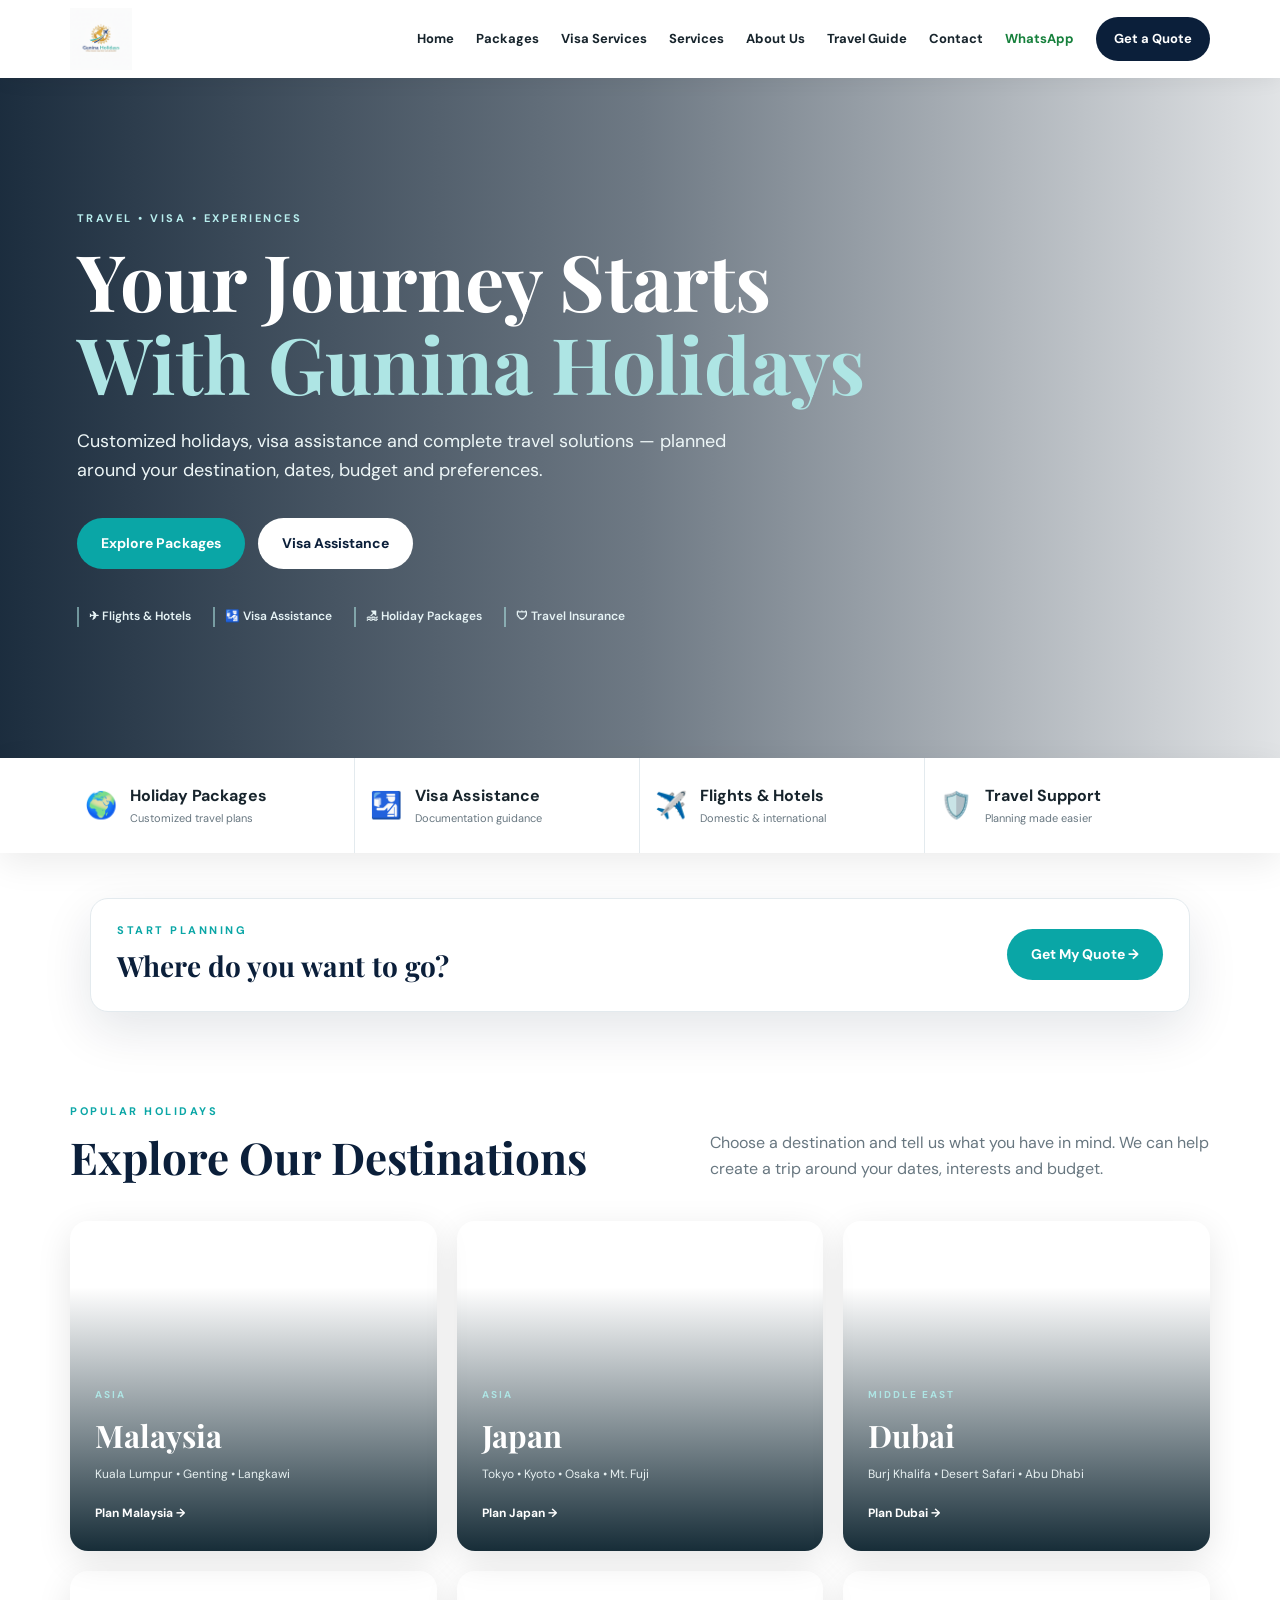
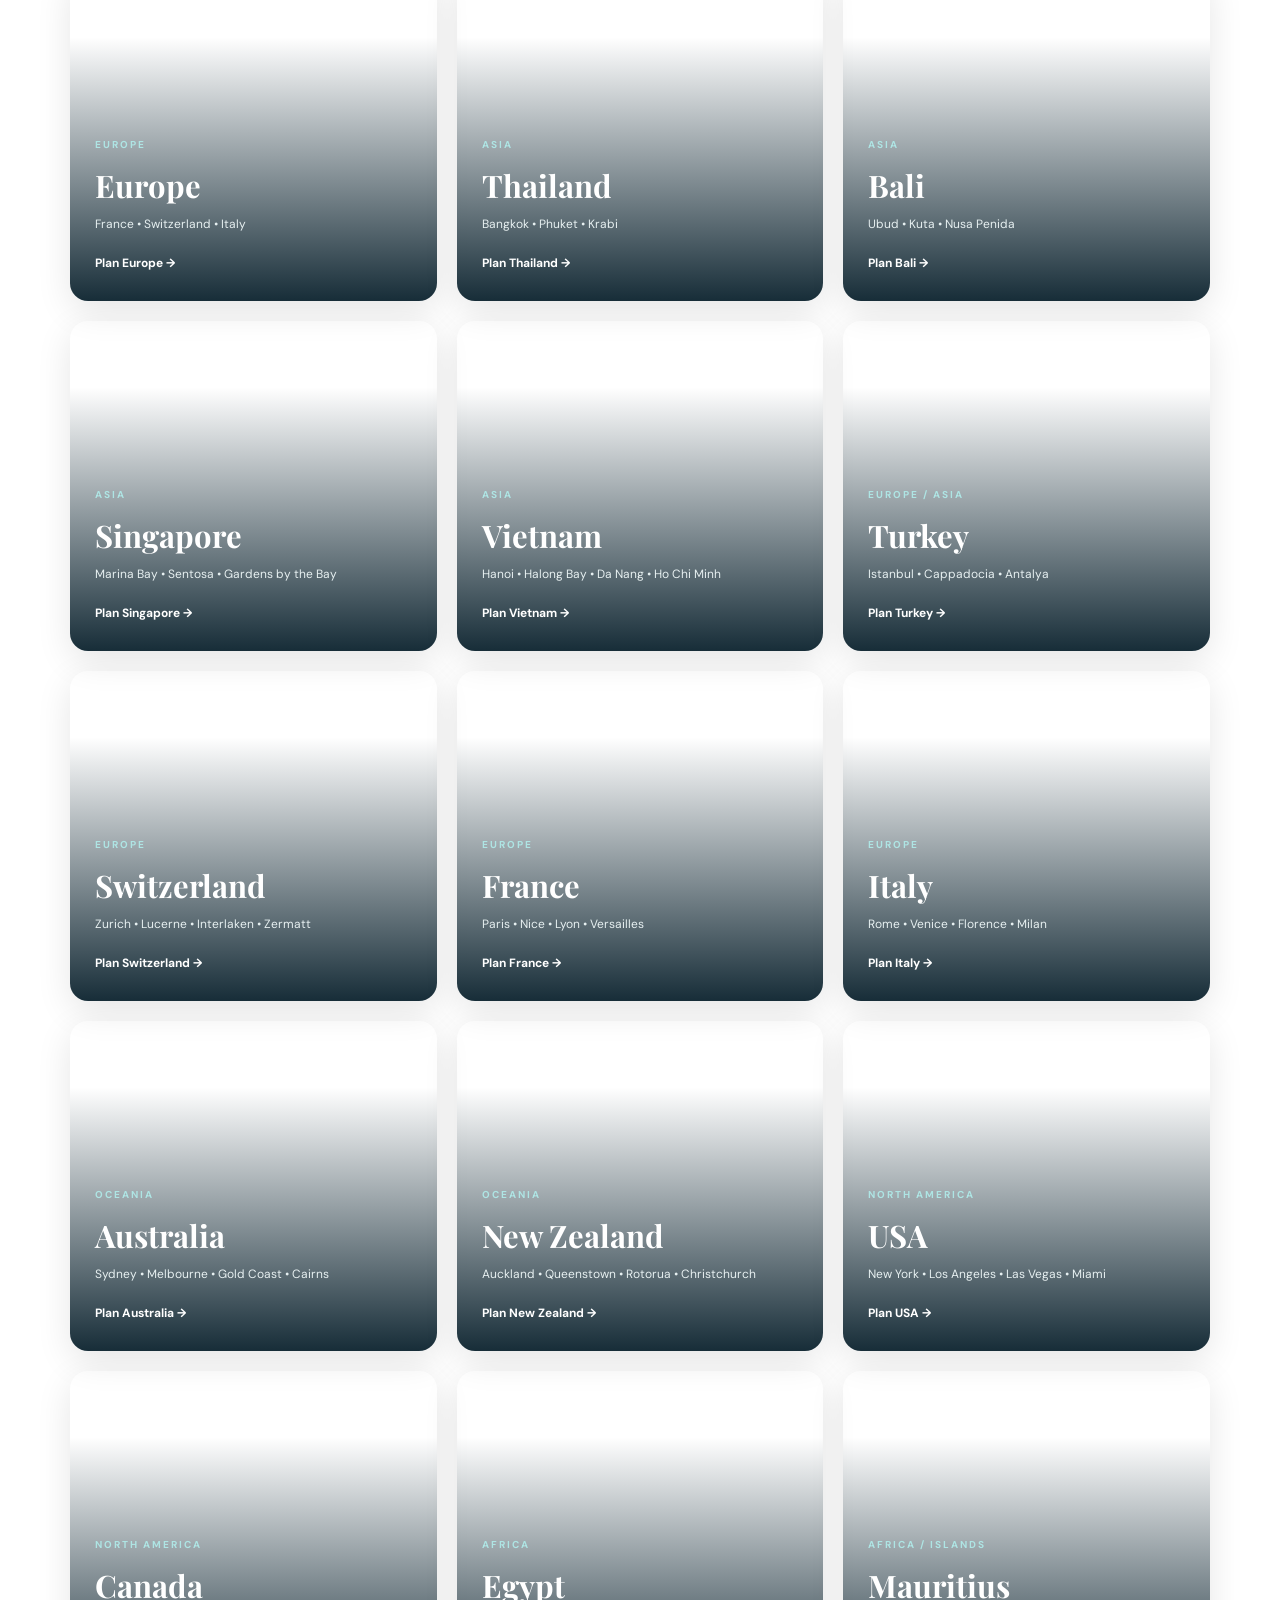
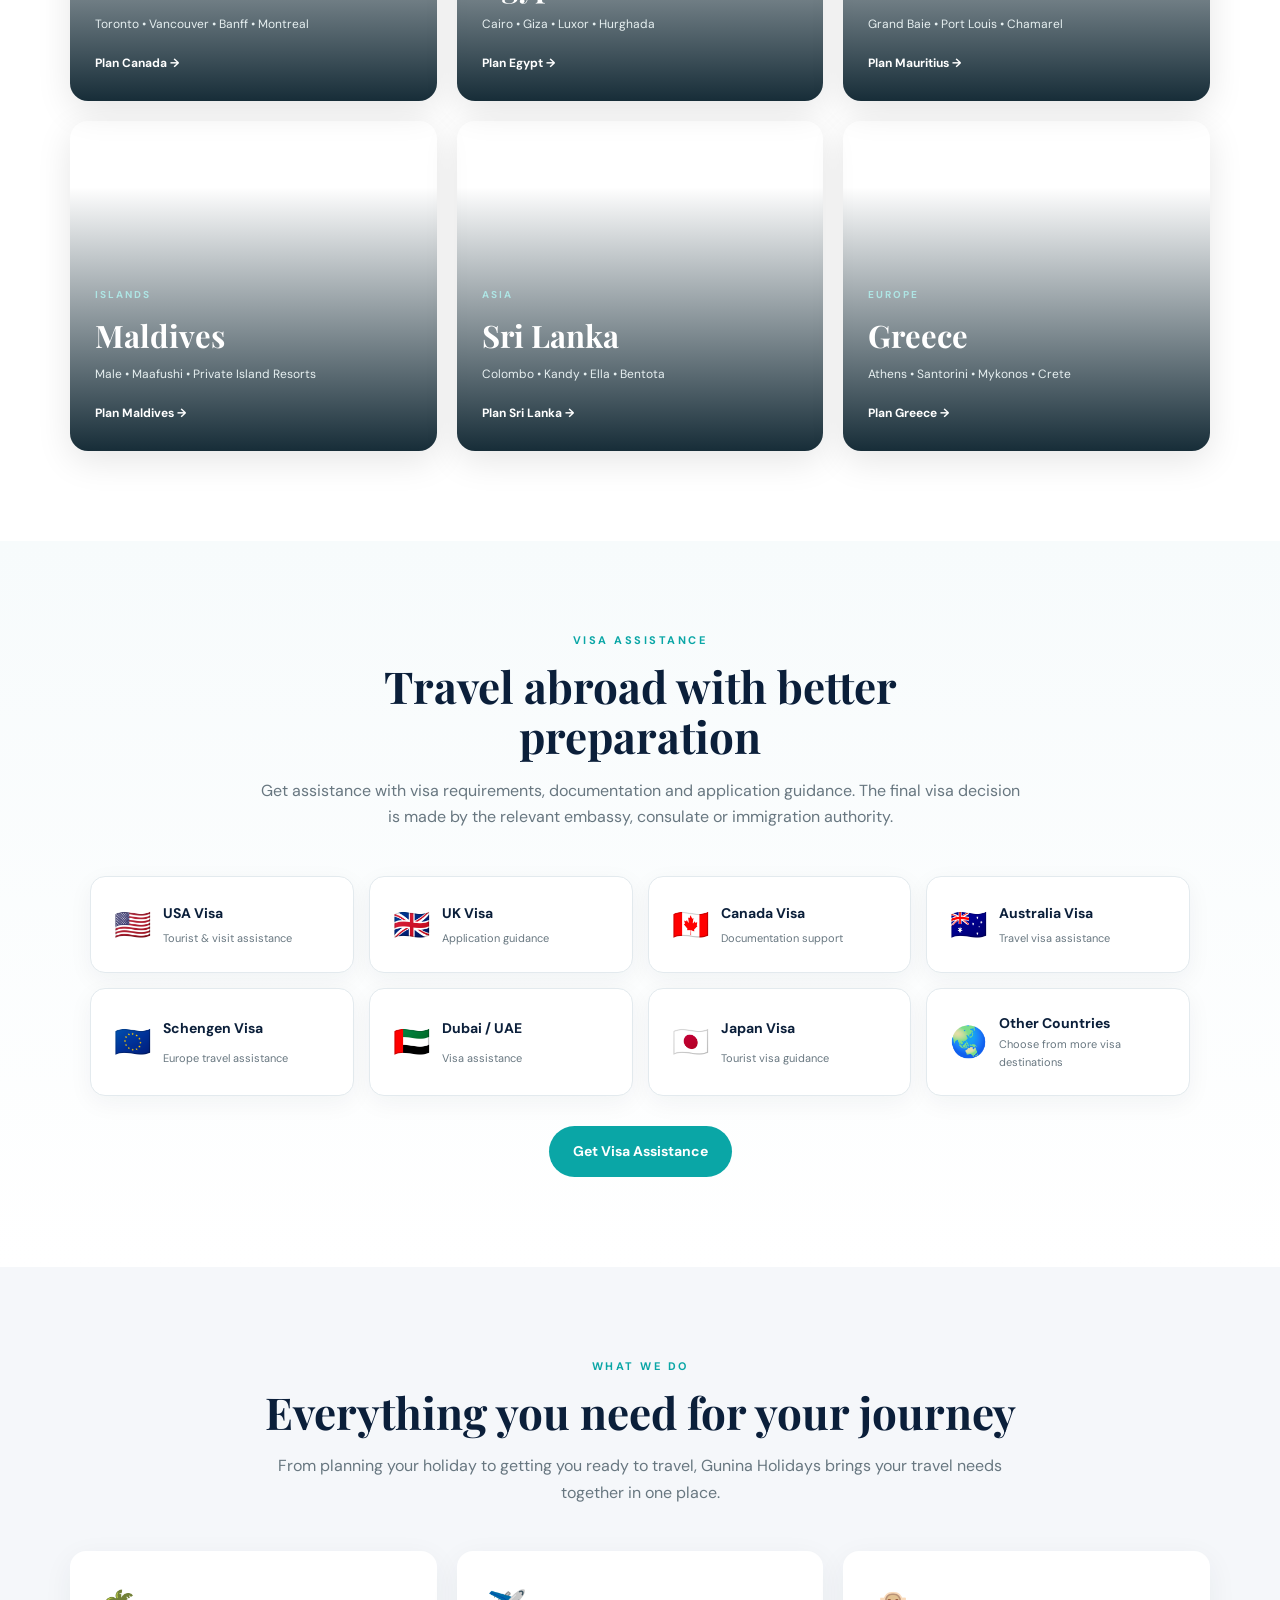
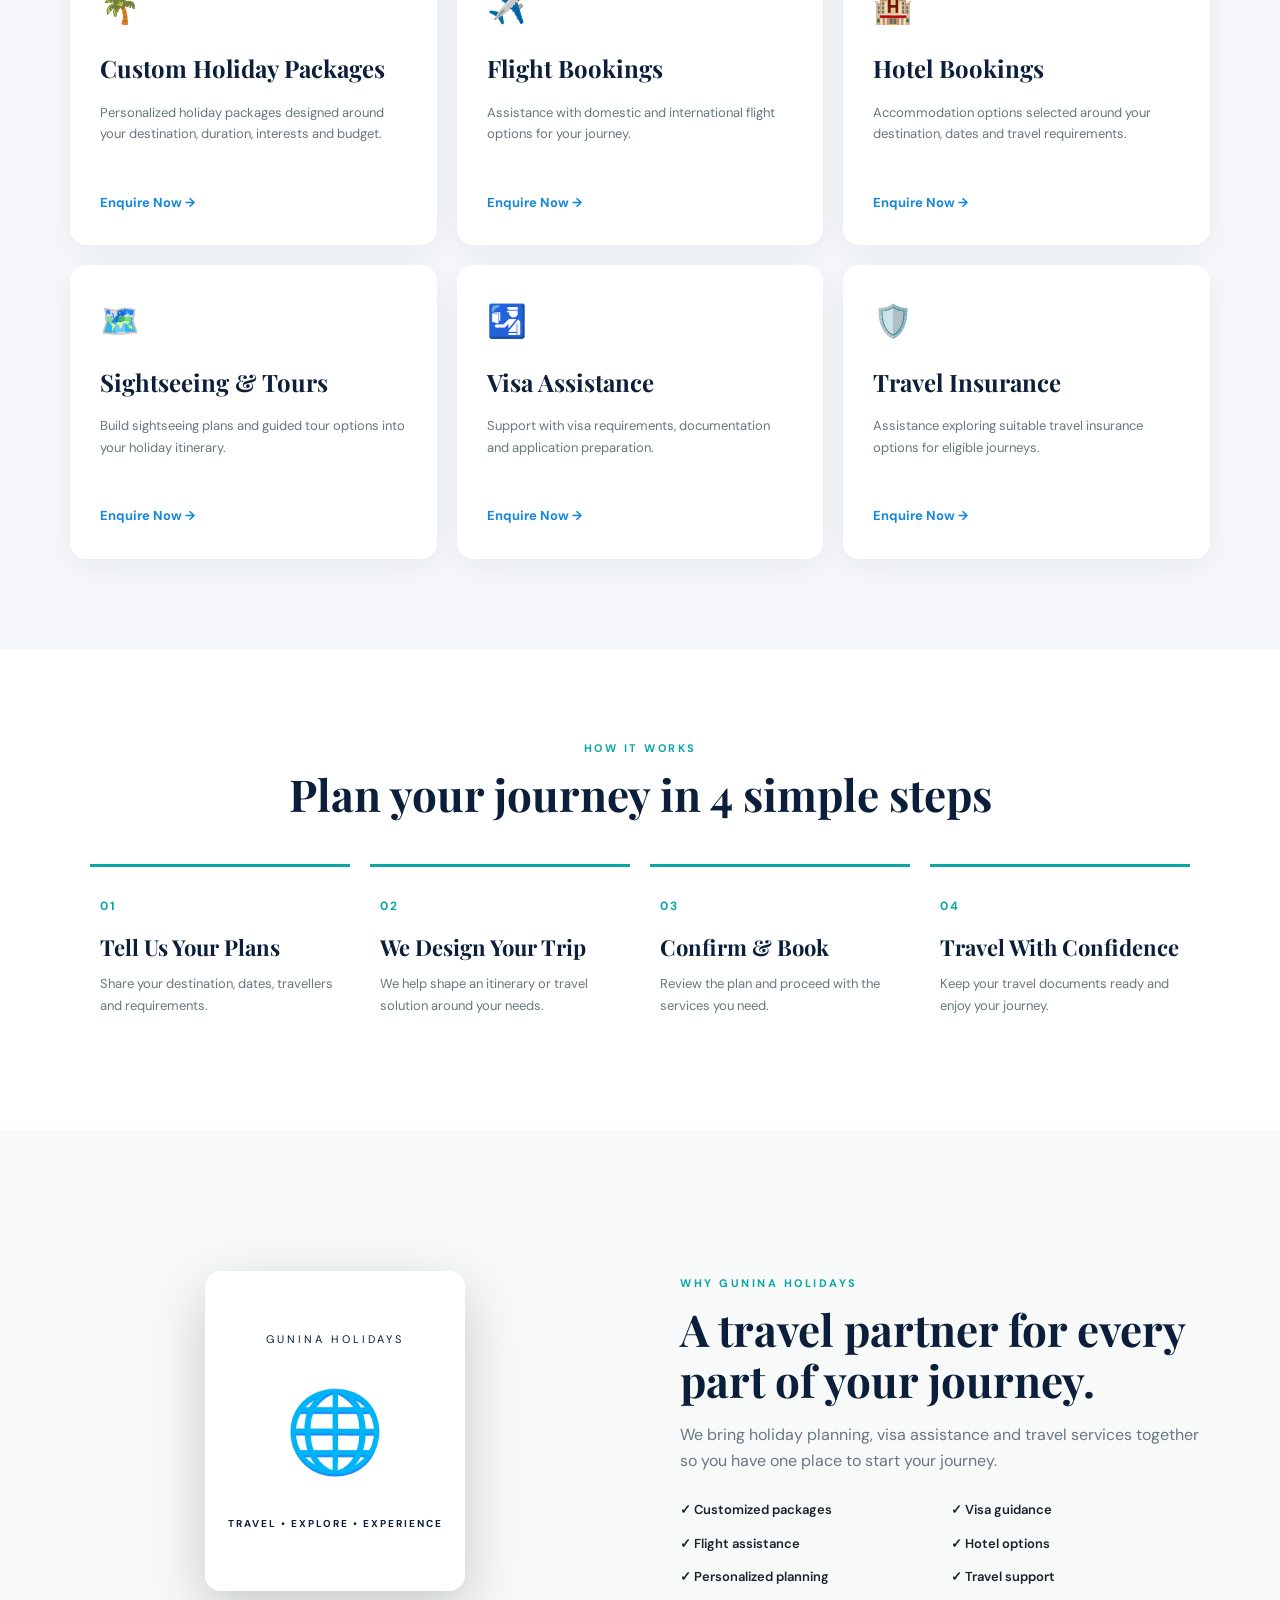
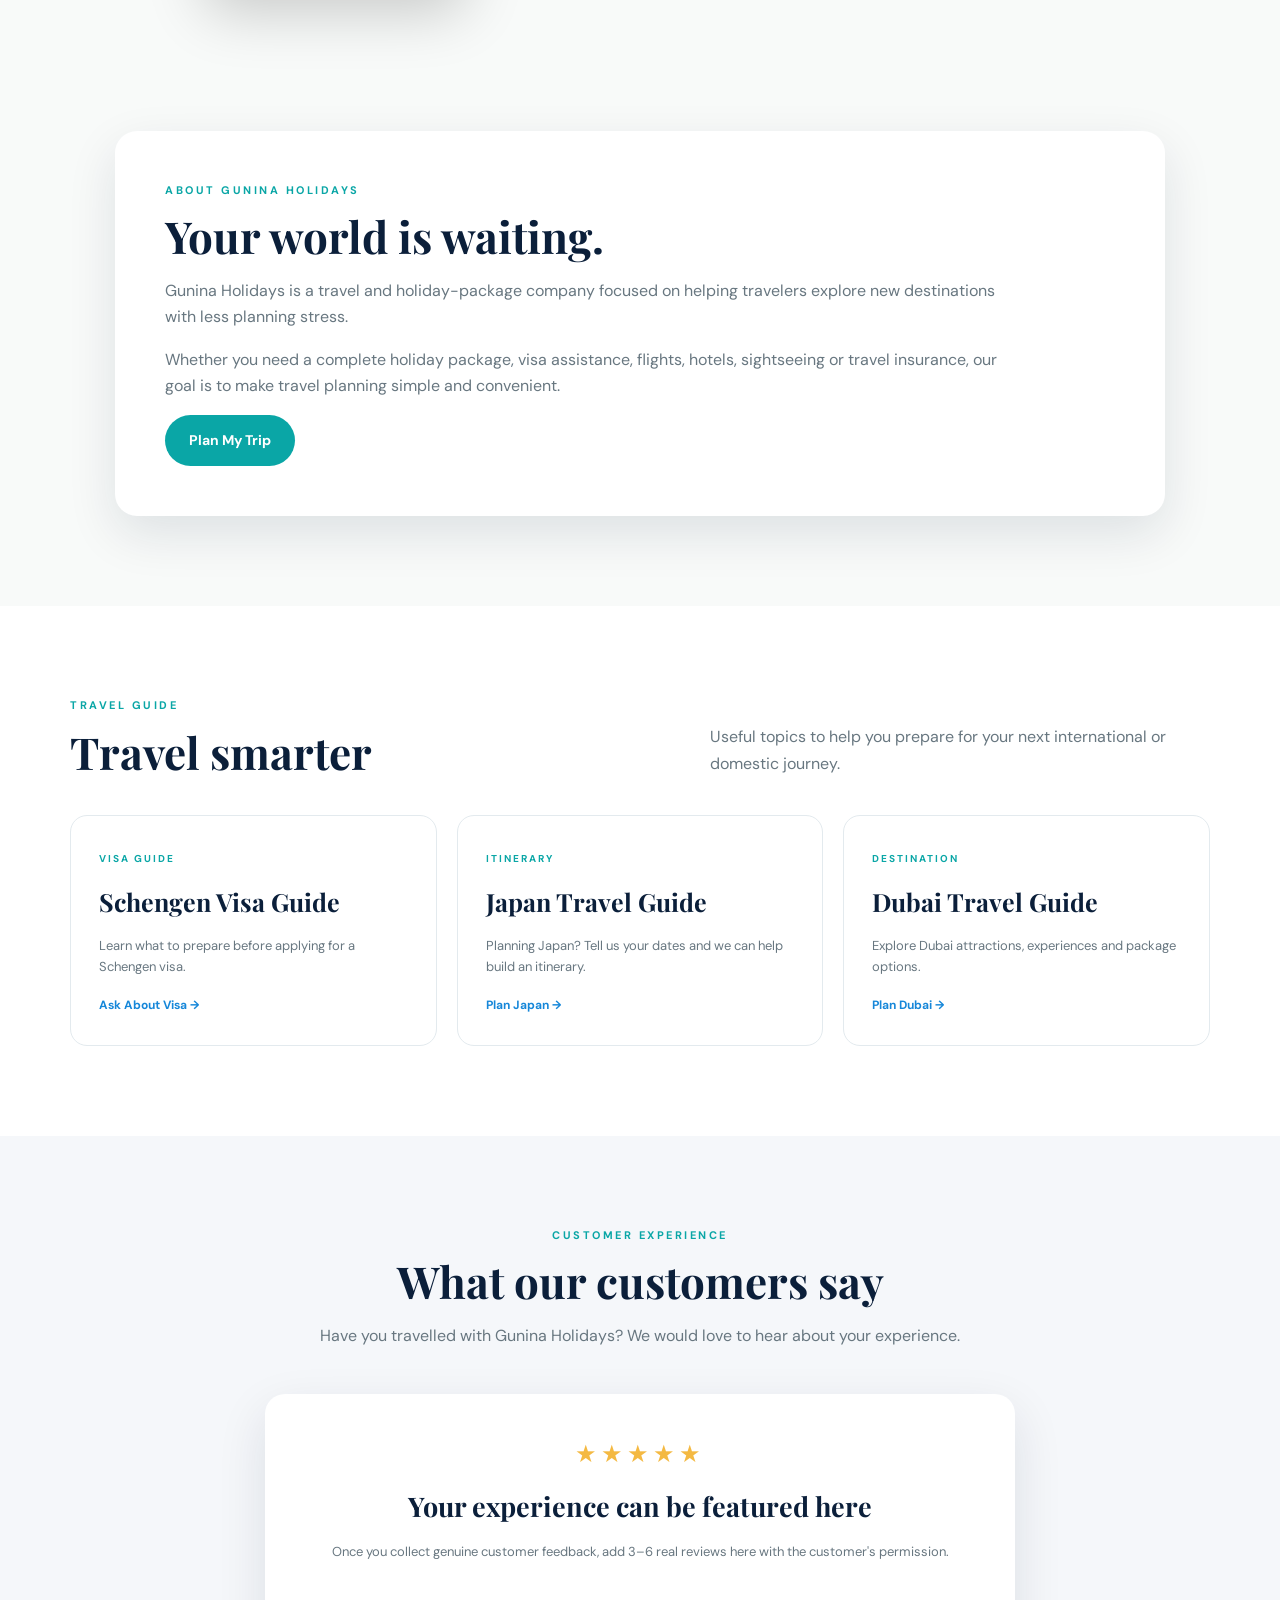
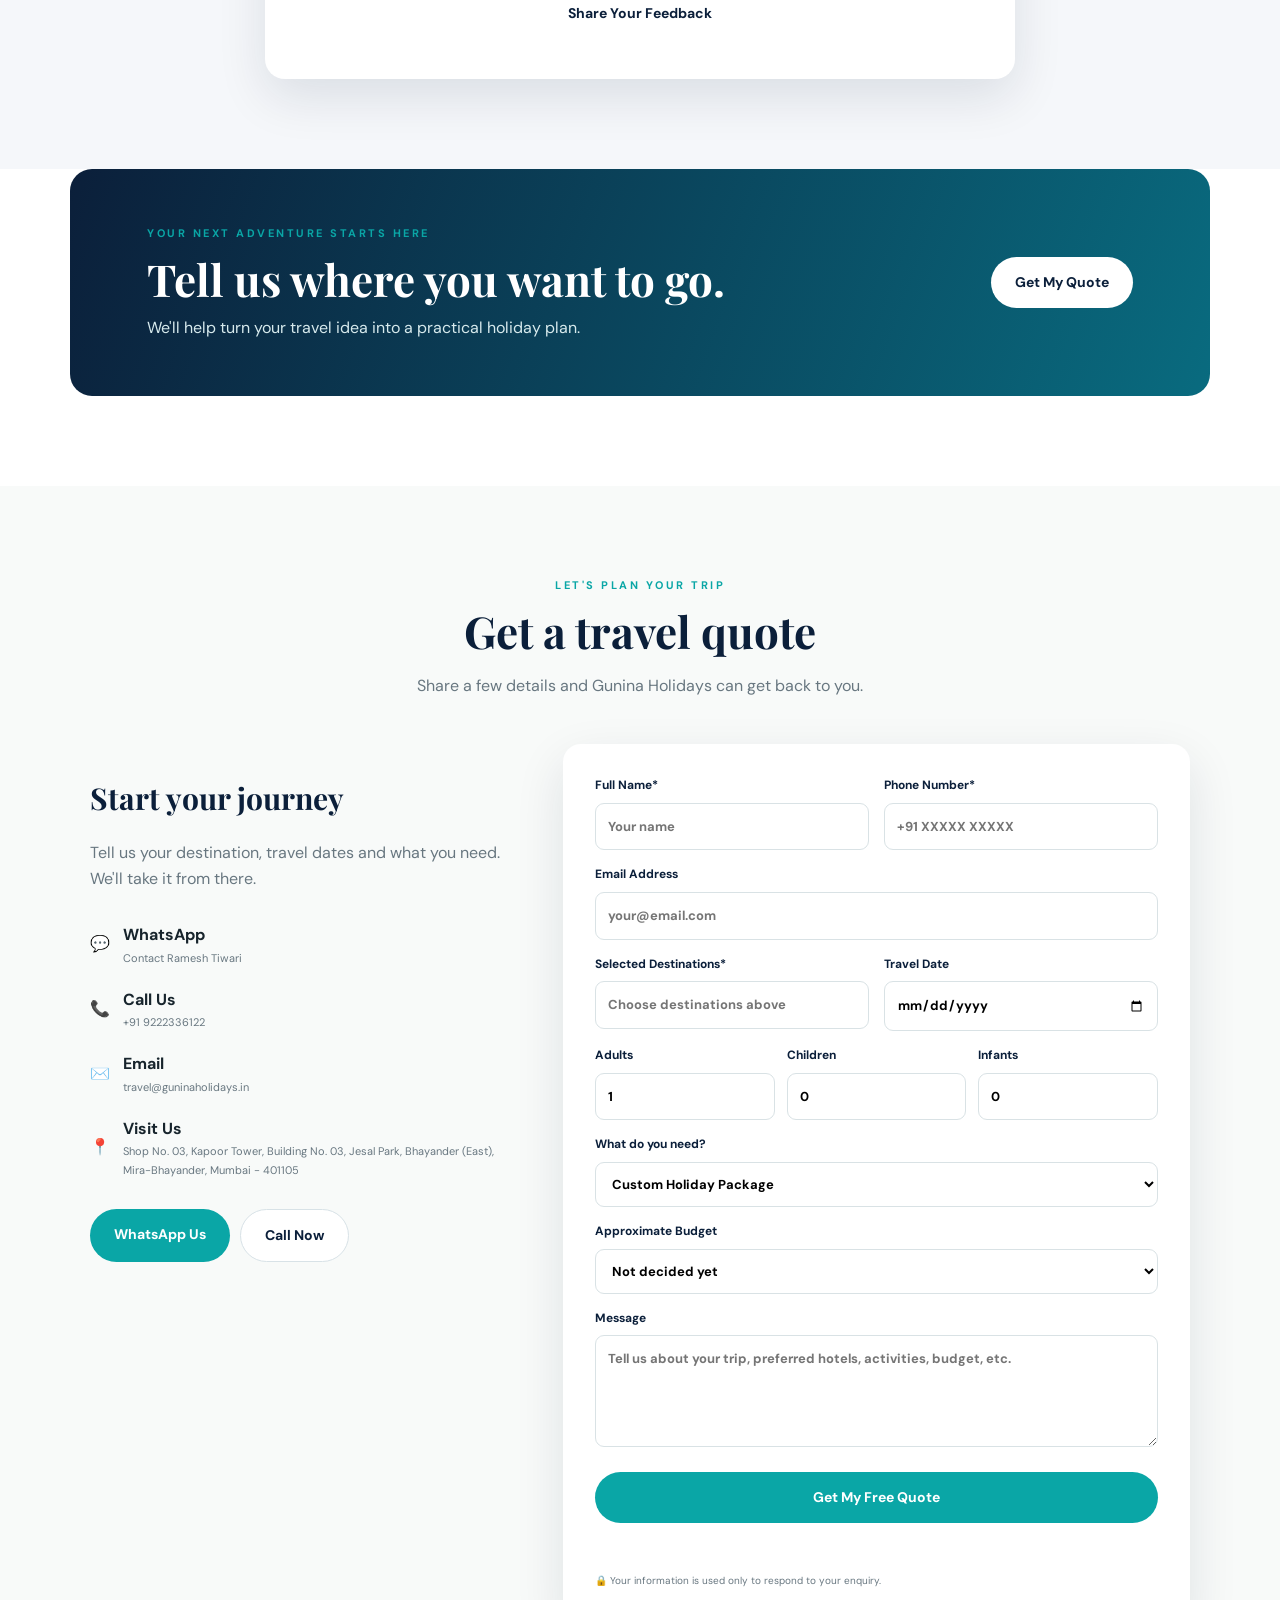
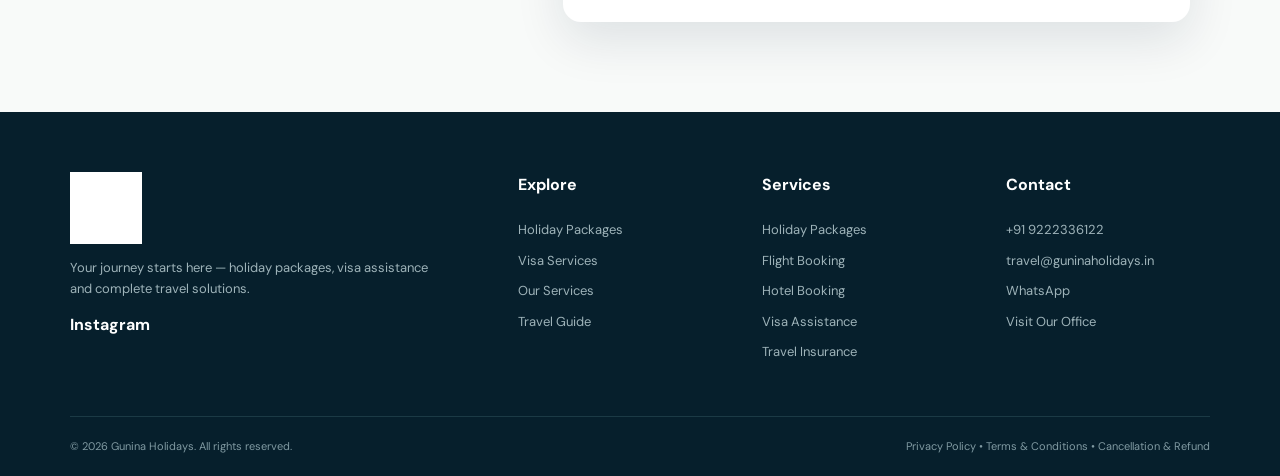
==== commit 85c22f15: "Add files via upload" ====
--- a/index.html
+++ b/index.html
@@ -6,7 +6,7 @@
 
   <title>Gunina Holidays | Holiday Packages, Visa Assistance & Travel Services</title>
   <meta name="description" content="Gunina Holidays offers customized domestic and international holiday packages, visa assistance, flight and hotel bookings, sightseeing and travel insurance. Plan your journey with us.">
-  <meta name="keywords" content="Gunina Holidays, holiday packages, visa assistance, travel agency, travel agency Bhayander, visa consultant Bhayander, Dubai packages, Japan packages, Malaysia packages, Schengen visa assistance">
+  <meta name="keywords" content="Gunina Holidays, holiday packages, visa assistance, travel agency, travel agency Bhayander, visa consultant Bhayander, Dubai packages, Japan packages, Malaysia packages, Singapore packages, Vietnam packages, Europe packages, Schengen visa assistance, worldwide visa assistance">
   <meta name="author" content="Gunina Holidays">
   <meta name="robots" content="index, follow">
   <link rel="canonical" href="https://www.guninaholidays.in/">
@@ -104,7 +104,7 @@
         <p class="eyebrow">START PLANNING</p>
         <h2>Where do you want to go?</h2>
       </div>
-      <a href="#contact" class="btn btn-primary">Get My Quote →</a>
+      <a href="#destinationPicker" class="btn btn-primary open-quote-picker">Get My Quote →</a>
     </section>
 
     <!-- PACKAGES -->
@@ -118,24 +118,27 @@
       </div>
 
       <div class="destination-grid">
-        <article class="destination-card malaysia">
-          <div class="card-content"><span>ASIA</span><h3>Malaysia</h3><p>Kuala Lumpur • Genting • Langkawi</p><a href="#contact">Plan Malaysia →</a></div>
-        </article>
-        <article class="destination-card japan">
-          <div class="card-content"><span>ASIA</span><h3>Japan</h3><p>Tokyo • Kyoto • Osaka • Mt. Fuji</p><a href="#contact">Plan Japan →</a></div>
-        </article>
-        <article class="destination-card dubai">
-          <div class="card-content"><span>MIDDLE EAST</span><h3>Dubai</h3><p>Burj Khalifa • Desert Safari • Abu Dhabi</p><a href="#contact">Plan Dubai →</a></div>
-        </article>
-        <article class="destination-card europe">
-          <div class="card-content"><span>EUROPE</span><h3>Europe</h3><p>France • Switzerland • Italy</p><a href="#contact">Plan Europe →</a></div>
-        </article>
-        <article class="destination-card thailand">
-          <div class="card-content"><span>ASIA</span><h3>Thailand</h3><p>Bangkok • Phuket • Krabi</p><a href="#contact">Plan Thailand →</a></div>
-        </article>
-        <article class="destination-card bali">
-          <div class="card-content"><span>ASIA</span><h3>Bali</h3><p>Ubud • Kuta • Nusa Penida</p><a href="#contact">Plan Bali →</a></div>
-        </article>
+        <article class="destination-card malaysia" data-destination="Malaysia"><div class="card-content"><span>ASIA</span><h3>Malaysia</h3><p>Kuala Lumpur • Genting • Langkawi</p><button type="button" class="card-plan">Plan Malaysia →</button></div></article>
+        <article class="destination-card japan" data-destination="Japan"><div class="card-content"><span>ASIA</span><h3>Japan</h3><p>Tokyo • Kyoto • Osaka • Mt. Fuji</p><button type="button" class="card-plan">Plan Japan →</button></div></article>
+        <article class="destination-card dubai" data-destination="Dubai / UAE"><div class="card-content"><span>MIDDLE EAST</span><h3>Dubai</h3><p>Burj Khalifa • Desert Safari • Abu Dhabi</p><button type="button" class="card-plan">Plan Dubai →</button></div></article>
+        <article class="destination-card europe" data-destination="Europe"><div class="card-content"><span>EUROPE</span><h3>Europe</h3><p>France • Switzerland • Italy</p><button type="button" class="card-plan">Plan Europe →</button></div></article>
+        <article class="destination-card thailand" data-destination="Thailand"><div class="card-content"><span>ASIA</span><h3>Thailand</h3><p>Bangkok • Phuket • Krabi</p><button type="button" class="card-plan">Plan Thailand →</button></div></article>
+        <article class="destination-card bali" data-destination="Bali / Indonesia"><div class="card-content"><span>ASIA</span><h3>Bali</h3><p>Ubud • Kuta • Nusa Penida</p><button type="button" class="card-plan">Plan Bali →</button></div></article>
+        <article class="destination-card singapore" data-destination="Singapore"><div class="card-content"><span>ASIA</span><h3>Singapore</h3><p>Marina Bay • Sentosa • Gardens by the Bay</p><button type="button" class="card-plan">Plan Singapore →</button></div></article>
+        <article class="destination-card vietnam" data-destination="Vietnam"><div class="card-content"><span>ASIA</span><h3>Vietnam</h3><p>Hanoi • Halong Bay • Da Nang • Ho Chi Minh</p><button type="button" class="card-plan">Plan Vietnam →</button></div></article>
+        <article class="destination-card turkey" data-destination="Turkey"><div class="card-content"><span>EUROPE / ASIA</span><h3>Turkey</h3><p>Istanbul • Cappadocia • Antalya</p><button type="button" class="card-plan">Plan Turkey →</button></div></article>
+        <article class="destination-card switzerland" data-destination="Switzerland"><div class="card-content"><span>EUROPE</span><h3>Switzerland</h3><p>Zurich • Lucerne • Interlaken • Zermatt</p><button type="button" class="card-plan">Plan Switzerland →</button></div></article>
+        <article class="destination-card france" data-destination="France"><div class="card-content"><span>EUROPE</span><h3>France</h3><p>Paris • Nice • Lyon • Versailles</p><button type="button" class="card-plan">Plan France →</button></div></article>
+        <article class="destination-card italy" data-destination="Italy"><div class="card-content"><span>EUROPE</span><h3>Italy</h3><p>Rome • Venice • Florence • Milan</p><button type="button" class="card-plan">Plan Italy →</button></div></article>
+        <article class="destination-card australia" data-destination="Australia"><div class="card-content"><span>OCEANIA</span><h3>Australia</h3><p>Sydney • Melbourne • Gold Coast • Cairns</p><button type="button" class="card-plan">Plan Australia →</button></div></article>
+        <article class="destination-card newzealand" data-destination="New Zealand"><div class="card-content"><span>OCEANIA</span><h3>New Zealand</h3><p>Auckland • Queenstown • Rotorua • Christchurch</p><button type="button" class="card-plan">Plan New Zealand →</button></div></article>
+        <article class="destination-card usa" data-destination="USA"><div class="card-content"><span>NORTH AMERICA</span><h3>USA</h3><p>New York • Los Angeles • Las Vegas • Miami</p><button type="button" class="card-plan">Plan USA →</button></div></article>
+        <article class="destination-card canada" data-destination="Canada"><div class="card-content"><span>NORTH AMERICA</span><h3>Canada</h3><p>Toronto • Vancouver • Banff • Montreal</p><button type="button" class="card-plan">Plan Canada →</button></div></article>
+        <article class="destination-card egypt" data-destination="Egypt"><div class="card-content"><span>AFRICA</span><h3>Egypt</h3><p>Cairo • Giza • Luxor • Hurghada</p><button type="button" class="card-plan">Plan Egypt →</button></div></article>
+        <article class="destination-card mauritius" data-destination="Mauritius"><div class="card-content"><span>AFRICA / ISLANDS</span><h3>Mauritius</h3><p>Grand Baie • Port Louis • Chamarel</p><button type="button" class="card-plan">Plan Mauritius →</button></div></article>
+        <article class="destination-card maldives" data-destination="Maldives"><div class="card-content"><span>ISLANDS</span><h3>Maldives</h3><p>Male • Maafushi • Private Island Resorts</p><button type="button" class="card-plan">Plan Maldives →</button></div></article>
+        <article class="destination-card sri-lanka" data-destination="Sri Lanka"><div class="card-content"><span>ASIA</span><h3>Sri Lanka</h3><p>Colombo • Kandy • Ella • Bentota</p><button type="button" class="card-plan">Plan Sri Lanka →</button></div></article>
+        <article class="destination-card greece" data-destination="Greece"><div class="card-content"><span>EUROPE</span><h3>Greece</h3><p>Athens • Santorini • Mykonos • Crete</p><button type="button" class="card-plan">Plan Greece →</button></div></article>
       </div>
     </section>
 
@@ -155,7 +158,7 @@
         <a class="visa-card" href="#contact"><span>🇪🇺</span><strong>Schengen Visa</strong><small>Europe travel assistance</small></a>
         <a class="visa-card" href="#contact"><span>🇦🇪</span><strong>Dubai / UAE</strong><small>Visa assistance</small></a>
         <a class="visa-card" href="#contact"><span>🇯🇵</span><strong>Japan Visa</strong><small>Tourist visa guidance</small></a>
-        <a class="visa-card" href="#contact"><span>🌏</span><strong>Other Countries</strong><small>Ask our team</small></a>
+        <button class="visa-card visa-other-btn" type="button" id="openOtherVisa"><span>🌏</span><strong>Other Countries</strong><small>Choose from more visa destinations</small></button>
       </div>
 
       <div class="center-action"><a href="#contact" class="btn btn-primary">Get Visa Assistance</a></div>
@@ -260,7 +263,7 @@
         <div class="stars">★★★★★</div>
         <h3>Your experience can be featured here</h3>
         <p>Once you collect genuine customer feedback, add 3–6 real reviews here with the customer's permission.</p>
-        <a href="#contact" class="btn btn-light">Share Your Feedback</a>
+        <button type="button" class="btn btn-light" id="openFeedback">Share Your Feedback</button>
       </div>
     </section>
 
@@ -271,7 +274,7 @@
         <h2>Tell us where you want to go.</h2>
         <p>We'll help turn your travel idea into a practical holiday plan.</p>
       </div>
-      <a href="#contact" class="btn btn-light">Get My Quote</a>
+      <a href="#destinationPicker" class="btn btn-light open-quote-picker">Get My Quote</a>
     </section>
 
     <!-- CONTACT -->
@@ -320,7 +323,8 @@
           <label>Email Address<input name="email" type="email" placeholder="your@email.com"></label>
 
           <div class="form-row">
-            <label>Destination*<input name="destination" required placeholder="e.g. Japan"></label>
+            <label>Selected Destinations*<input name="destination" id="destinationInput" required placeholder="Choose destinations above"></label>
+          <input type="hidden" name="selected_places" id="selectedPlacesInput">
             <label>Travel Date<input name="date" type="date"></label>
           </div>
 
@@ -363,6 +367,73 @@
     </section>
   </main>
 
+
+
+  <!-- DESTINATION PICKER -->
+  <div class="modal" id="destinationPicker" aria-hidden="true">
+    <div class="modal-backdrop" data-close-modal></div>
+    <div class="modal-panel destination-panel" role="dialog" aria-modal="true" aria-labelledby="pickerTitle">
+      <button class="modal-close" type="button" aria-label="Close" data-close-modal>×</button>
+      <p class="eyebrow">CUSTOMIZE YOUR TRIP</p>
+      <h2 id="pickerTitle">Choose your destinations</h2>
+      <p class="modal-intro">Select a country or region, then choose the famous places you would like to visit.</p>
+      <div class="picker-step">
+        <div class="picker-label">1. Select countries / regions</div>
+        <div class="country-picker" id="countryPicker"></div>
+      </div>
+      <div class="picker-step" id="placesStep" hidden>
+        <div class="picker-label">2. Select places <span id="selectedCountryLabel"></span></div>
+        <div class="place-picker" id="placePicker"></div>
+      </div>
+      <div class="selection-summary">
+        <strong>Your selected destinations</strong>
+        <div id="selectionTags"><span class="empty-selection">No places selected yet.</span></div>
+      </div>
+      <button type="button" class="btn btn-primary picker-enquire" id="proceedEnquiry" disabled>Put Enquiry →</button>
+    </div>
+  </div>
+
+  <!-- OTHER VISA COUNTRIES -->
+  <div class="modal" id="visaPicker" aria-hidden="true">
+    <div class="modal-backdrop" data-close-modal></div>
+    <div class="modal-panel visa-picker-panel" role="dialog" aria-modal="true" aria-labelledby="visaPickerTitle">
+      <button class="modal-close" type="button" aria-label="Close" data-close-modal>×</button>
+      <p class="eyebrow">VISA ASSISTANCE</p>
+      <h2 id="visaPickerTitle">Other Countries</h2>
+      <p class="modal-intro">Select the country for which you need visa assistance.</p>
+      <div class="other-visa-grid" id="otherVisaGrid"></div>
+      <button type="button" class="btn btn-primary visa-enquire" id="visaEnquire" disabled>Enquire for Selected Visa →</button>
+    </div>
+  </div>
+
+  <!-- FEEDBACK MODAL -->
+  <div class="modal" id="feedbackModal" aria-hidden="true">
+    <div class="modal-backdrop" data-close-modal></div>
+    <div class="modal-panel feedback-panel" role="dialog" aria-modal="true" aria-labelledby="feedbackTitle">
+      <button class="modal-close" type="button" aria-label="Close" data-close-modal>×</button>
+      <p class="eyebrow">SHARE YOUR EXPERIENCE</p>
+      <h2 id="feedbackTitle">Share Your Feedback</h2>
+      <p class="modal-intro">Your feedback helps other travelers discover Gunina Holidays.</p>
+      <form id="feedbackForm">
+        <input type="hidden" name="access_key" value="39f1747b-3156-4128-b52c-34c83913263d">
+        <input type="hidden" name="subject" value="New Customer Feedback - Gunina Holidays Website">
+        <input type="hidden" name="from_name" value="Gunina Holidays Website Feedback">
+        <input type="checkbox" name="botcheck" style="display:none">
+        <label>Your Name*<input name="name" required placeholder="Your name"></label>
+        <label>Email Address<input name="email" type="email" placeholder="your@email.com"></label>
+        <label>Rating*
+          <select name="rating" required>
+            <option value="">Select rating</option><option>★★★★★ - Excellent</option><option>★★★★☆ - Very Good</option><option>★★★☆☆ - Good</option><option>★★☆☆☆ - Average</option><option>★☆☆☆☆ - Needs Improvement</option>
+          </select>
+        </label>
+        <label>Your Feedback*<textarea name="feedback" rows="5" required placeholder="Tell us about your experience with Gunina Holidays"></textarea></label>
+        <button class="btn btn-primary form-submit" type="submit">Submit Feedback</button>
+        <p id="feedbackMessage" class="form-message" aria-live="polite"></p>
+        <p class="form-note">🔒 Your feedback is sent securely to Gunina Holidays.</p>
+      </form>
+    </div>
+  </div>
+
   <!-- FOOTER -->
   <footer>
     <div class="footer-main">
--- a/style.css
+++ b/style.css
@@ -241,3 +241,61 @@
   .mobile-contact-bar a:first-child{color:var(--navy);border-right:1px solid var(--line)}
   .mobile-contact-bar a:last-child{background:#16803c;color:#fff}
 }
+
+
+/* Destination picker, visa picker and feedback modals */
+.card-plan{background:none;border:0;padding:0;color:#fff;font-weight:700;font-size:12px;cursor:pointer}
+.card-plan:hover{text-decoration:underline}
+.visa-card{font:inherit;text-align:left;cursor:pointer}
+.visa-other-btn{border:1px solid var(--line)}
+.modal{display:none;position:fixed;inset:0;z-index:1000;padding:25px;align-items:center;justify-content:center}
+.modal.open{display:flex}
+.modal-backdrop{position:absolute;inset:0;background:rgba(3,18,30,.72);backdrop-filter:blur(5px)}
+.modal-panel{position:relative;z-index:1;width:min(980px,96vw);max-height:92vh;overflow:auto;background:#fff;border-radius:22px;padding:34px;box-shadow:0 30px 100px rgba(0,0,0,.3)}
+.modal-panel h2{font-family:'Playfair Display',Georgia,serif;color:var(--navy);font-size:38px;line-height:1.15;margin:0 0 8px}
+.modal-intro{color:var(--muted);margin:0 0 25px;font-size:13px}
+.modal-close{position:absolute;right:16px;top:12px;width:38px;height:38px;border:0;border-radius:50%;background:#f1f5f7;color:var(--navy);font-size:28px;line-height:1}
+.picker-step{margin:20px 0}
+.picker-label{font-weight:800;color:var(--navy);margin-bottom:10px}
+.country-picker,.place-picker,.other-visa-grid{display:grid;grid-template-columns:repeat(4,1fr);gap:10px}
+.country-option,.place-option,.other-visa-option{border:1px solid var(--line);background:#fff;border-radius:12px;padding:12px;text-align:left;cursor:pointer;transition:.2s}
+.country-option:hover,.place-option:hover,.other-visa-option:hover{border-color:var(--teal);transform:translateY(-1px)}
+.country-option.active,.place-option.selected,.other-visa-option.selected{background:#eafafa;border-color:var(--teal);box-shadow:0 0 0 2px rgba(10,166,166,.1)}
+.country-option strong,.place-option strong,.other-visa-option strong{display:block;color:var(--navy);font-size:13px}
+.country-option small,.place-option small,.other-visa-option small{color:var(--muted);font-size:10px}
+.selection-summary{margin-top:25px;padding:16px;border-radius:14px;background:#f7fafb;border:1px solid var(--line)}
+.selection-summary strong{display:block;color:var(--navy);margin-bottom:9px}
+#selectionTags{display:flex;gap:7px;flex-wrap:wrap}
+.selection-tag{display:inline-flex;align-items:center;gap:5px;padding:6px 9px;border-radius:20px;background:var(--navy);color:#fff;font-size:11px}
+.selection-tag button{border:0;background:none;color:#fff;padding:0;font-size:15px;line-height:1}
+.empty-selection{color:var(--muted);font-size:11px}
+.picker-enquire,.visa-enquire{margin-top:18px;width:100%}
+.picker-enquire:disabled,.visa-enquire:disabled{opacity:.45;cursor:not-allowed;transform:none}
+.feedback-panel{width:min(620px,96vw)}
+.feedback-panel form label{margin-bottom:13px}
+body.modal-open{overflow:hidden}
+@media(max-width:900px){
+  .country-picker,.place-picker,.other-visa-grid{grid-template-columns:repeat(2,1fr)}
+}
+@media(max-width:600px){
+  .modal{padding:10px}
+  .modal-panel{padding:25px 18px;border-radius:17px;max-height:95vh}
+  .modal-panel h2{font-size:30px}
+  .country-picker,.place-picker,.other-visa-grid{grid-template-columns:1fr 1fr}
+}
+
+.singapore{background-image:url('https://images.unsplash.com/photo-1525625293386-3f8f99389edd?auto=format&fit=crop&w=1000&q=80')}
+.vietnam{background-image:url('https://images.unsplash.com/photo-1528127269322-539801943592?auto=format&fit=crop&w=1000&q=80')}
+.turkey{background-image:url('https://images.unsplash.com/photo-1524231757912-21f4fe3a7200?auto=format&fit=crop&w=1000&q=80')}
+.switzerland{background-image:url('https://images.unsplash.com/photo-1530122037265-a5f1f91d3b99?auto=format&fit=crop&w=1000&q=80')}
+.france{background-image:url('https://images.unsplash.com/photo-1502602898657-3e91760cbb34?auto=format&fit=crop&w=1000&q=80')}
+.italy{background-image:url('https://images.unsplash.com/photo-1529260830199-42c24126f198?auto=format&fit=crop&w=1000&q=80')}
+.australia{background-image:url('https://images.unsplash.com/photo-1506973035872-a4b1c6f4b8e4?auto=format&fit=crop&w=1000&q=80')}
+.newzealand{background-image:url('https://images.unsplash.com/photo-1469521669194-babb45599def?auto=format&fit=crop&w=1000&q=80')}
+.usa{background-image:url('https://images.unsplash.com/photo-1485871981521-5b1fd3805eee?auto=format&fit=crop&w=1000&q=80')}
+.canada{background-image:url('https://images.unsplash.com/photo-1503614472-8c93d56e92ce?auto=format&fit=crop&w=1000&q=80')}
+.egypt{background-image:url('https://images.unsplash.com/photo-1539650116574-75c0c6d73f6e?auto=format&fit=crop&w=1000&q=80')}
+.mauritius{background-image:url('https://images.unsplash.com/photo-1512100356356-de1b84283e18?auto=format&fit=crop&w=1000&q=80')}
+.maldives{background-image:url('https://images.unsplash.com/photo-1514282401047-d79a71a590e8?auto=format&fit=crop&w=1000&q=80')}
+.sri-lanka{background-image:url('https://images.unsplash.com/photo-1586613835404-6c1f9f4f6f57?auto=format&fit=crop&w=1000&q=80')}
+.greece{background-image:url('https://images.unsplash.com/photo-1603565816030-6b389eeb23cb?auto=format&fit=crop&w=1000&q=80')}
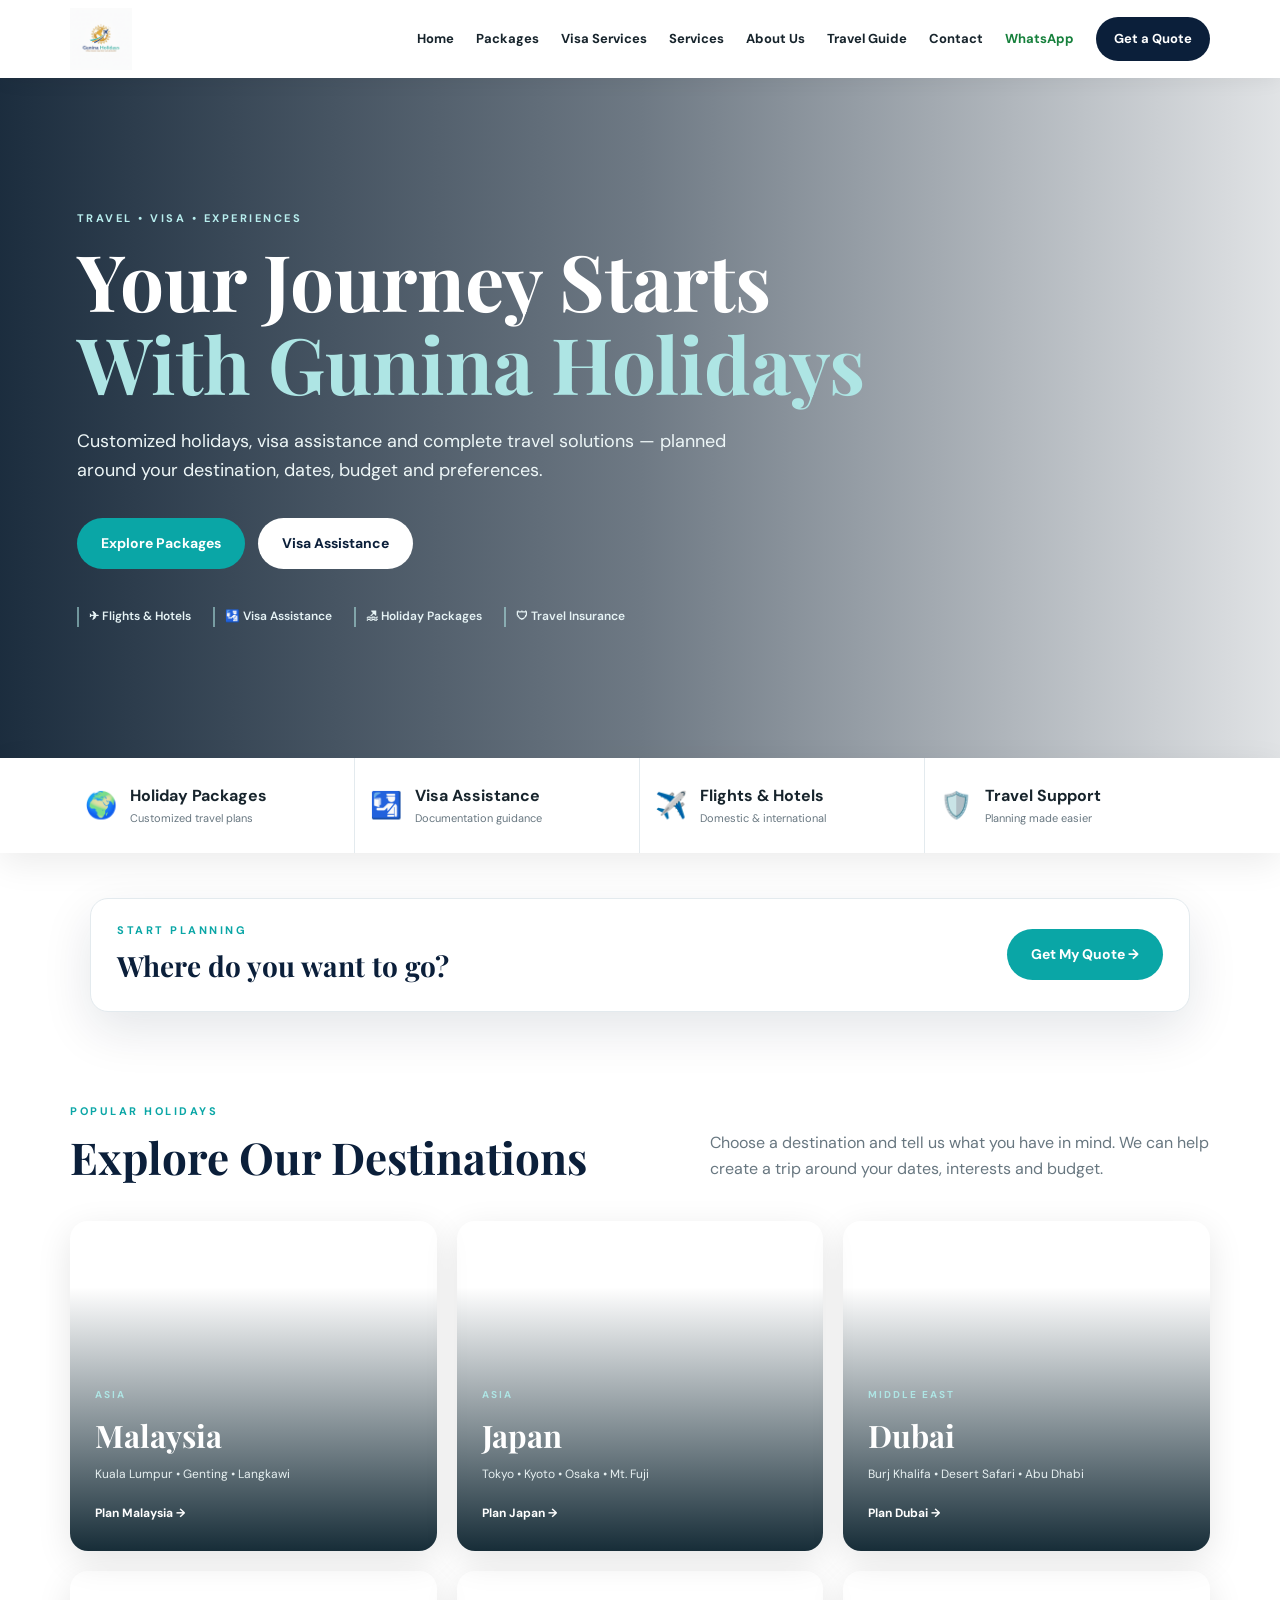
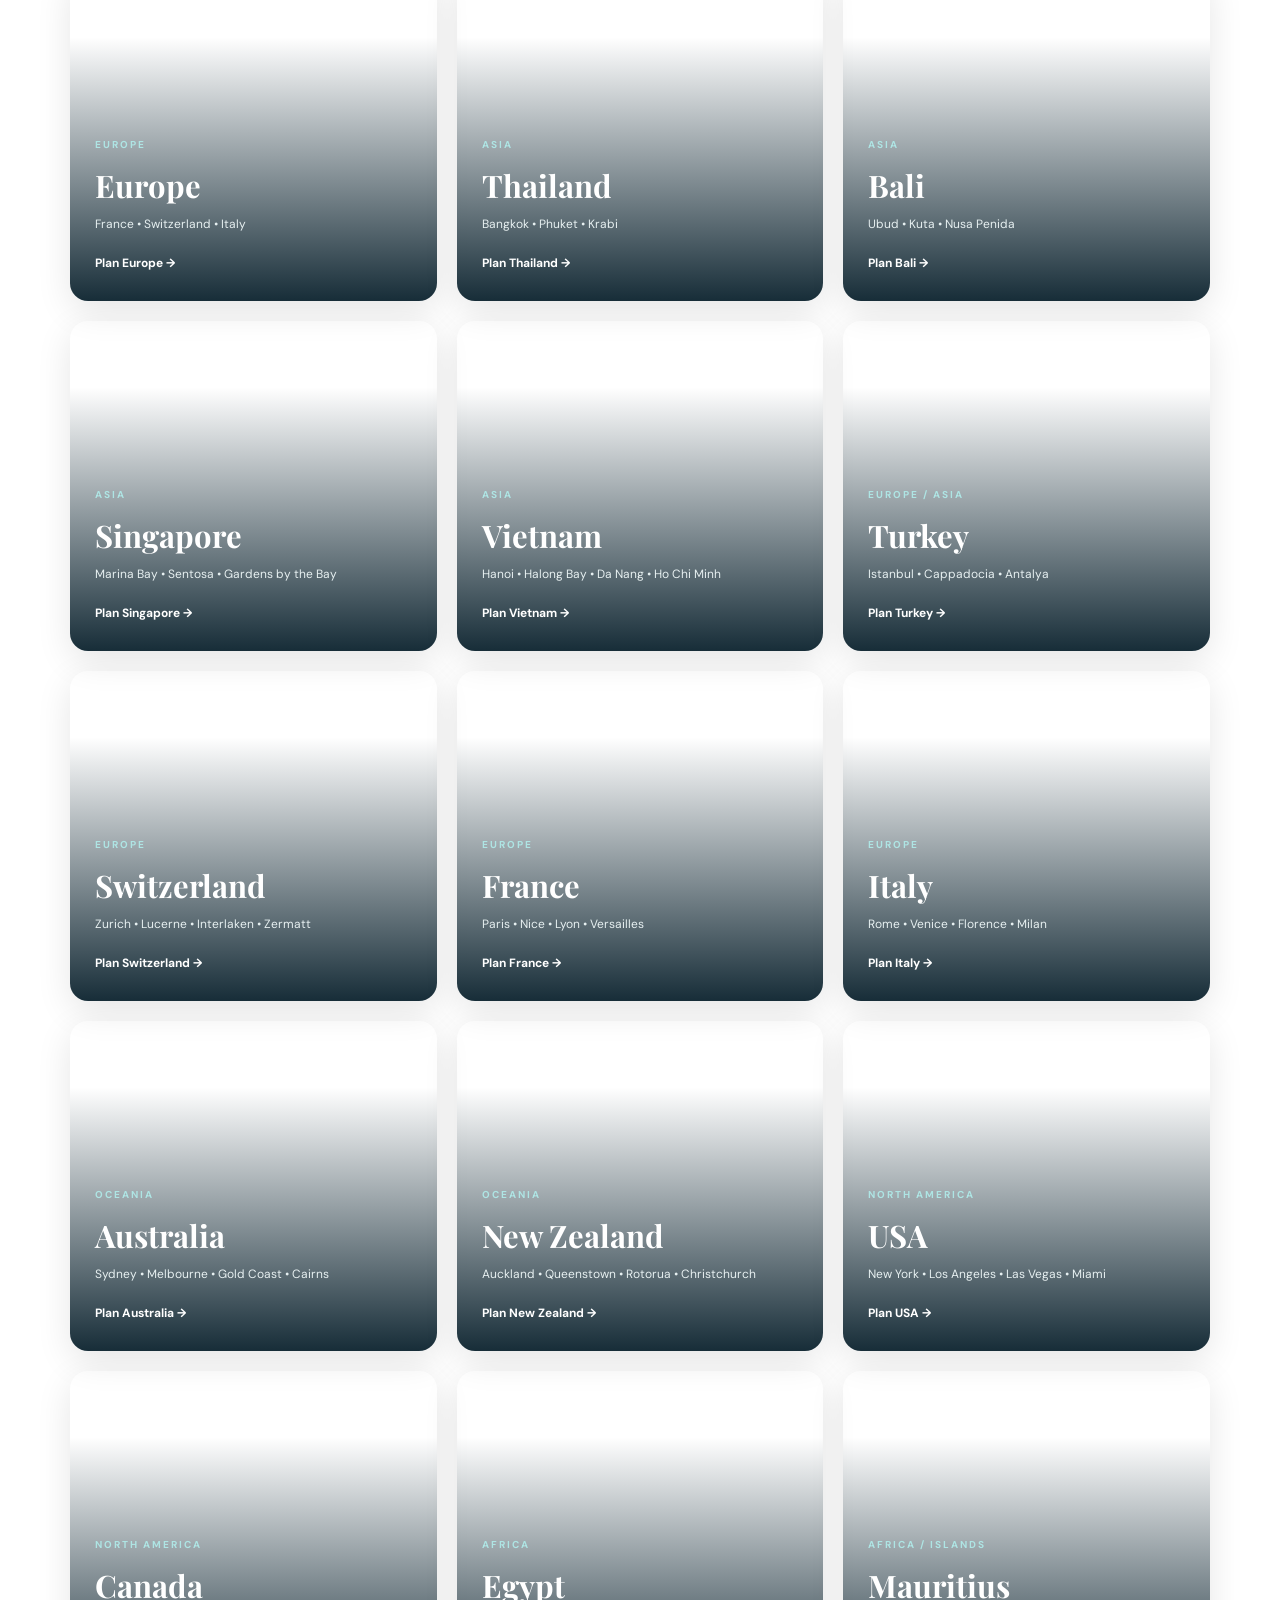
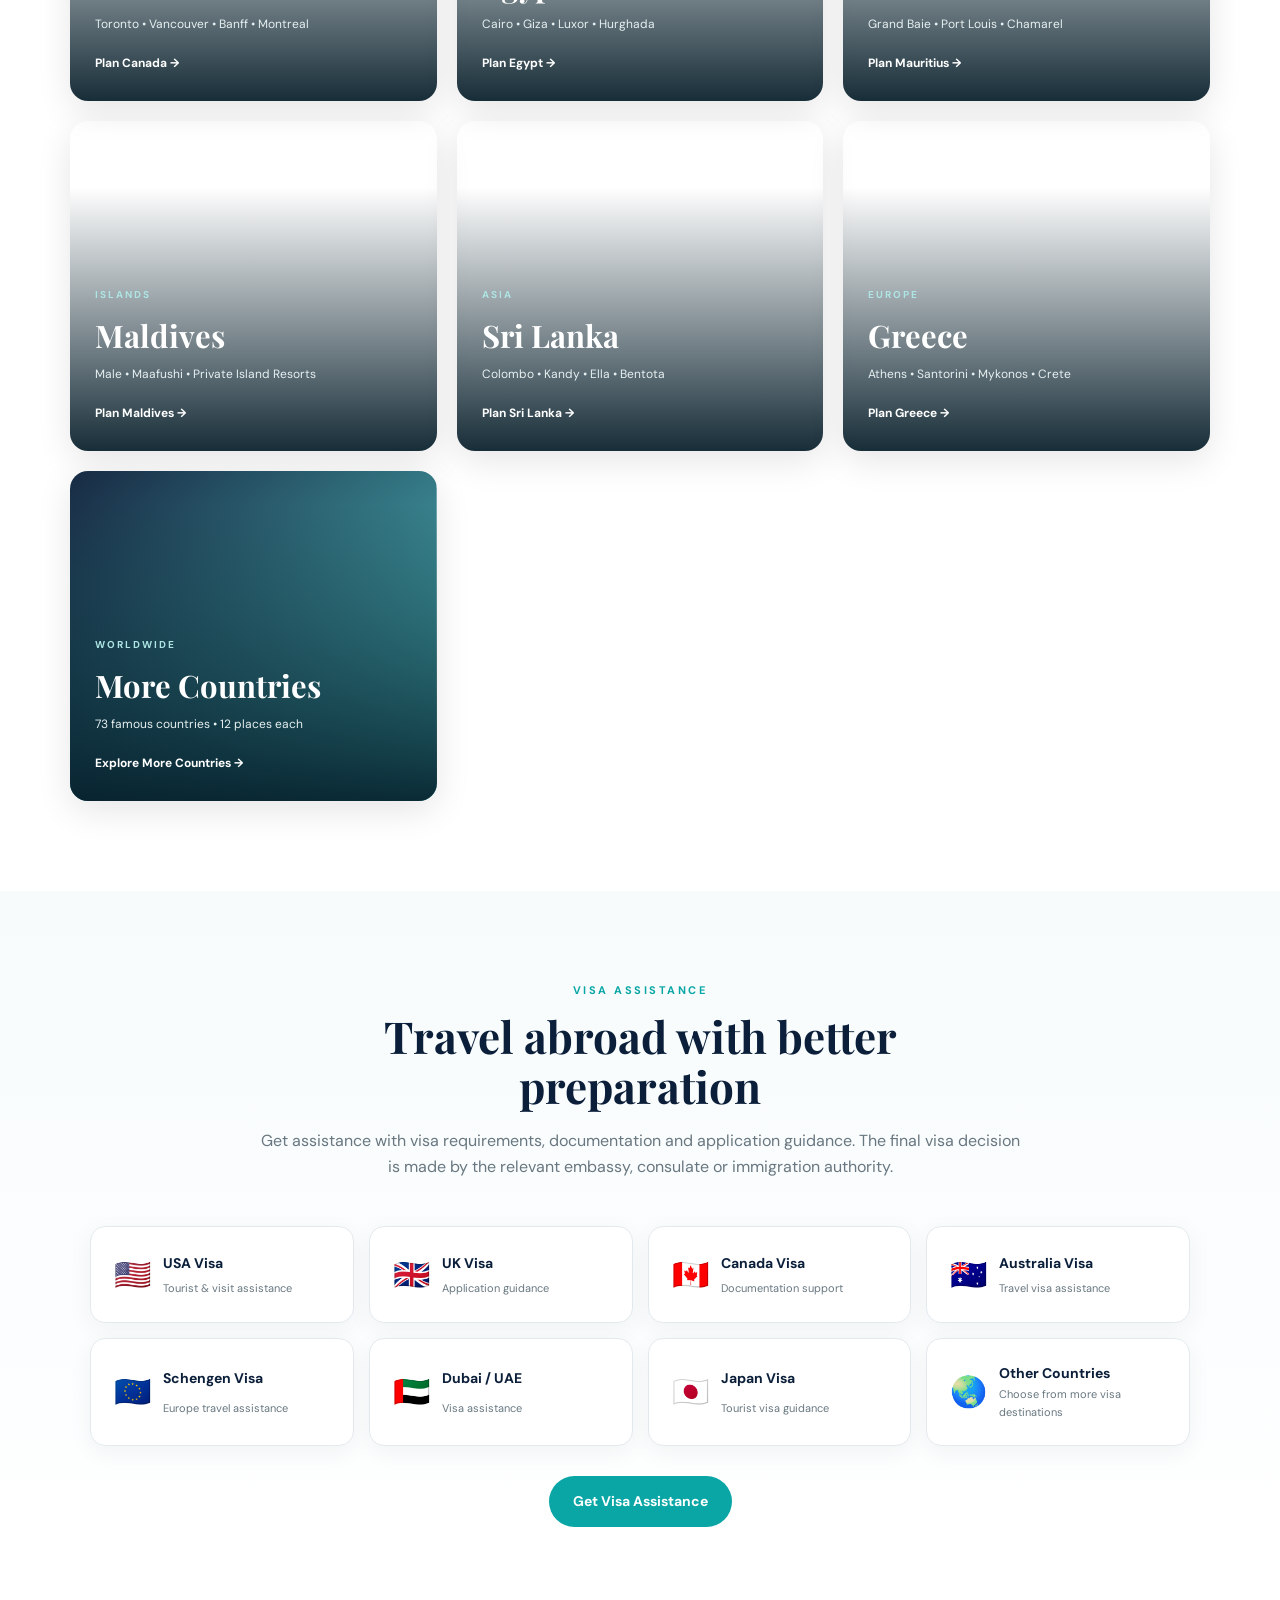
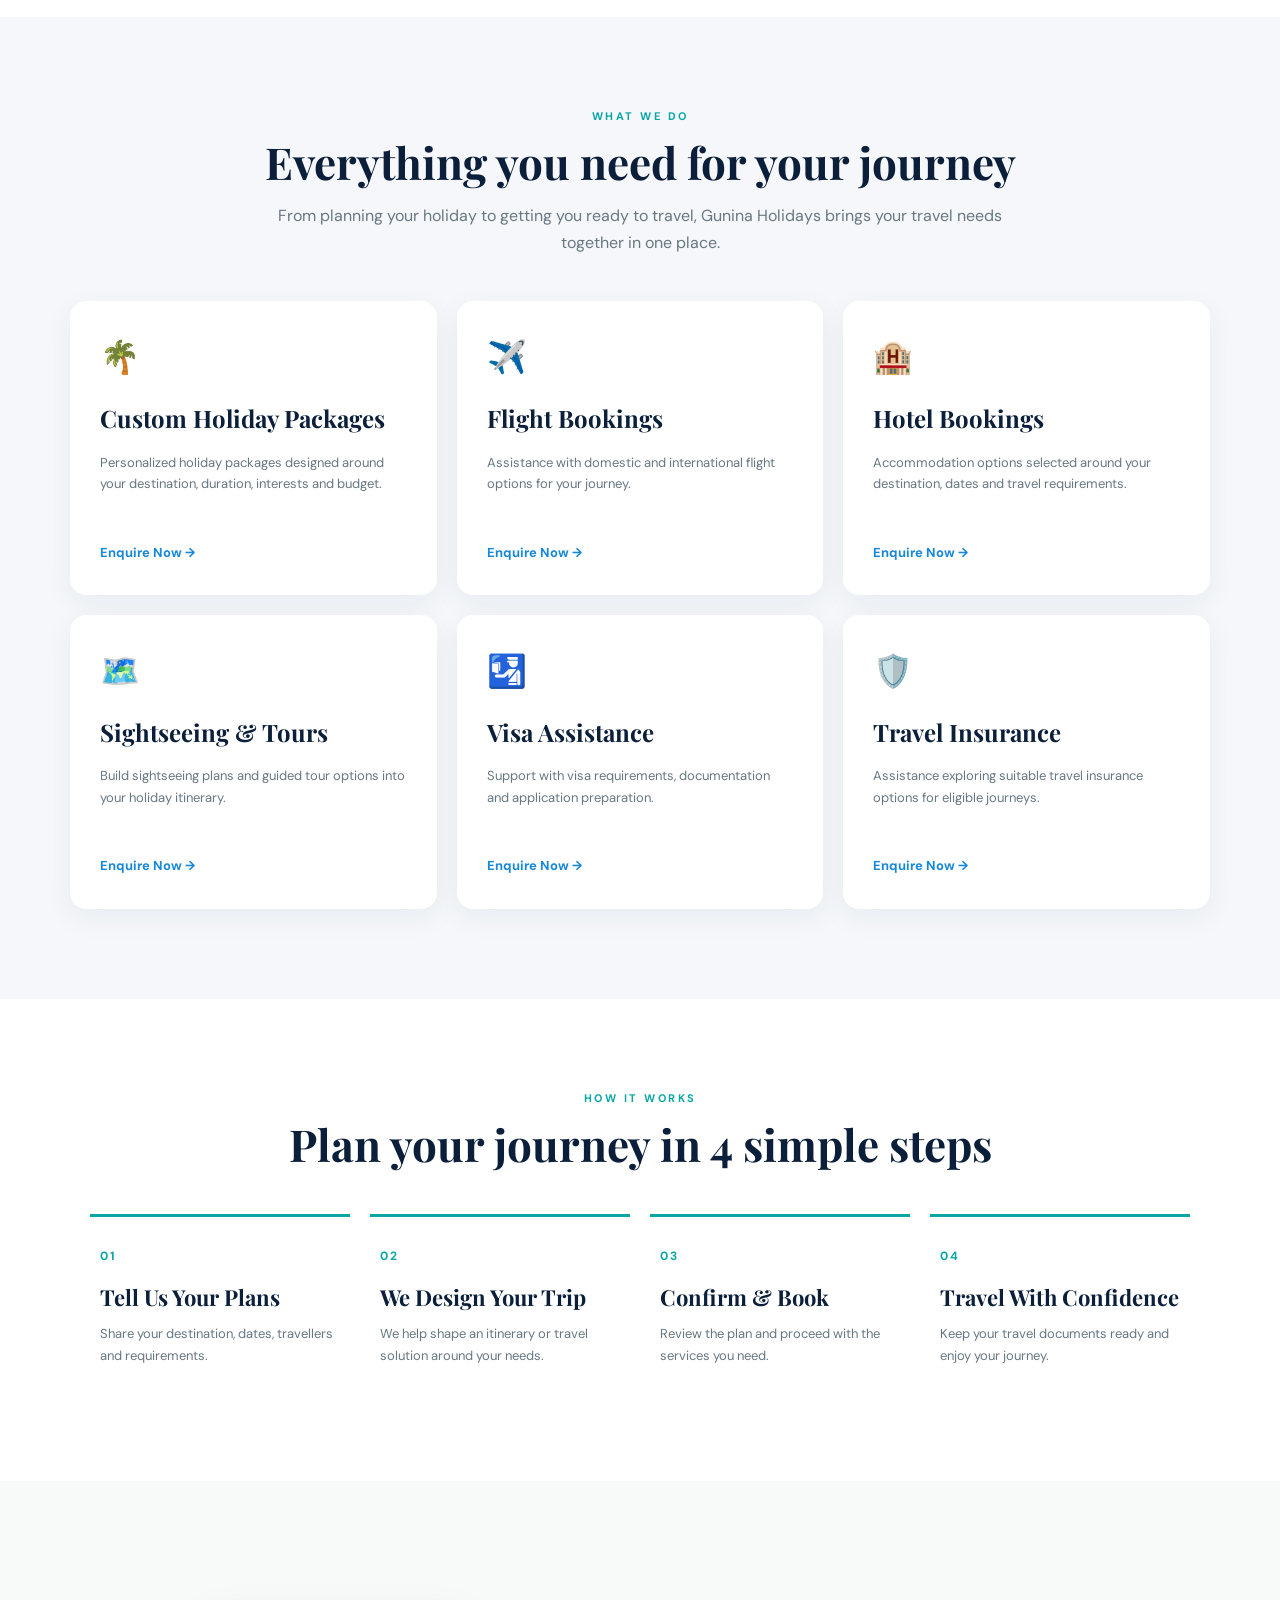
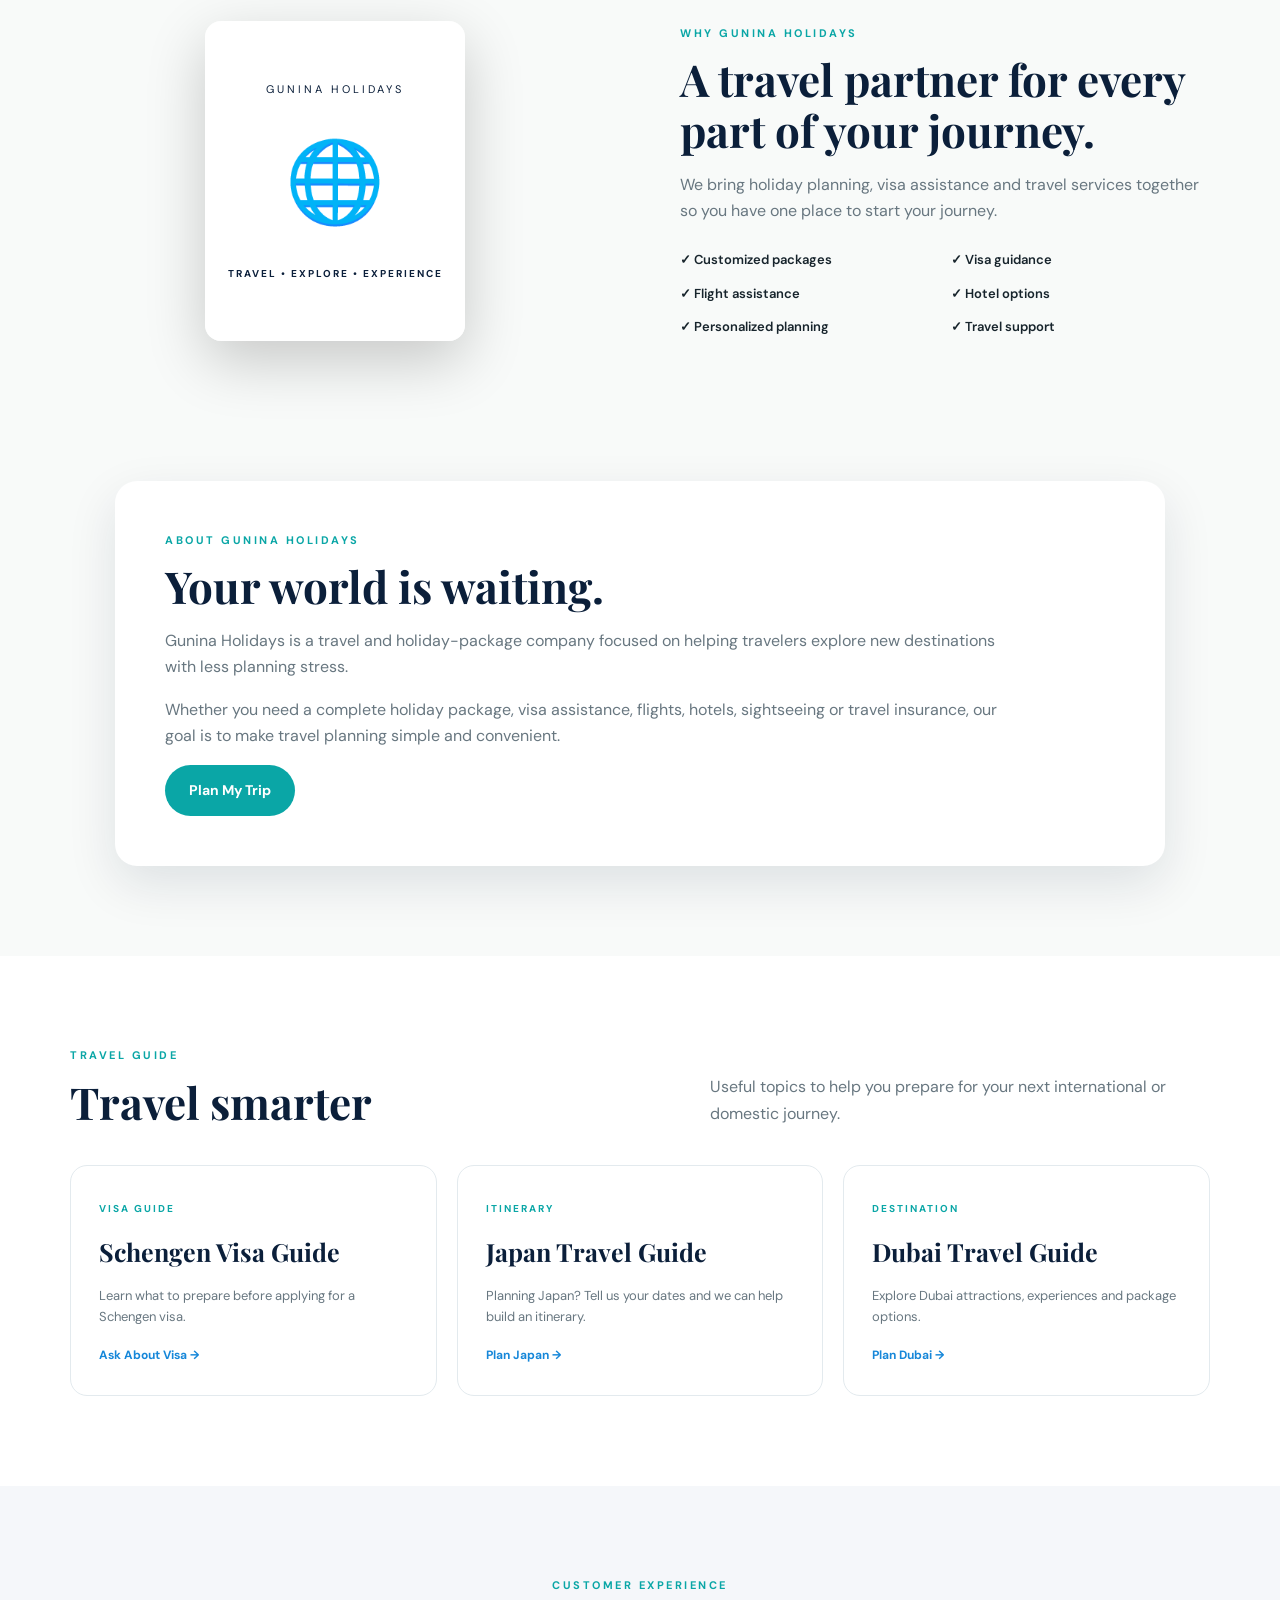
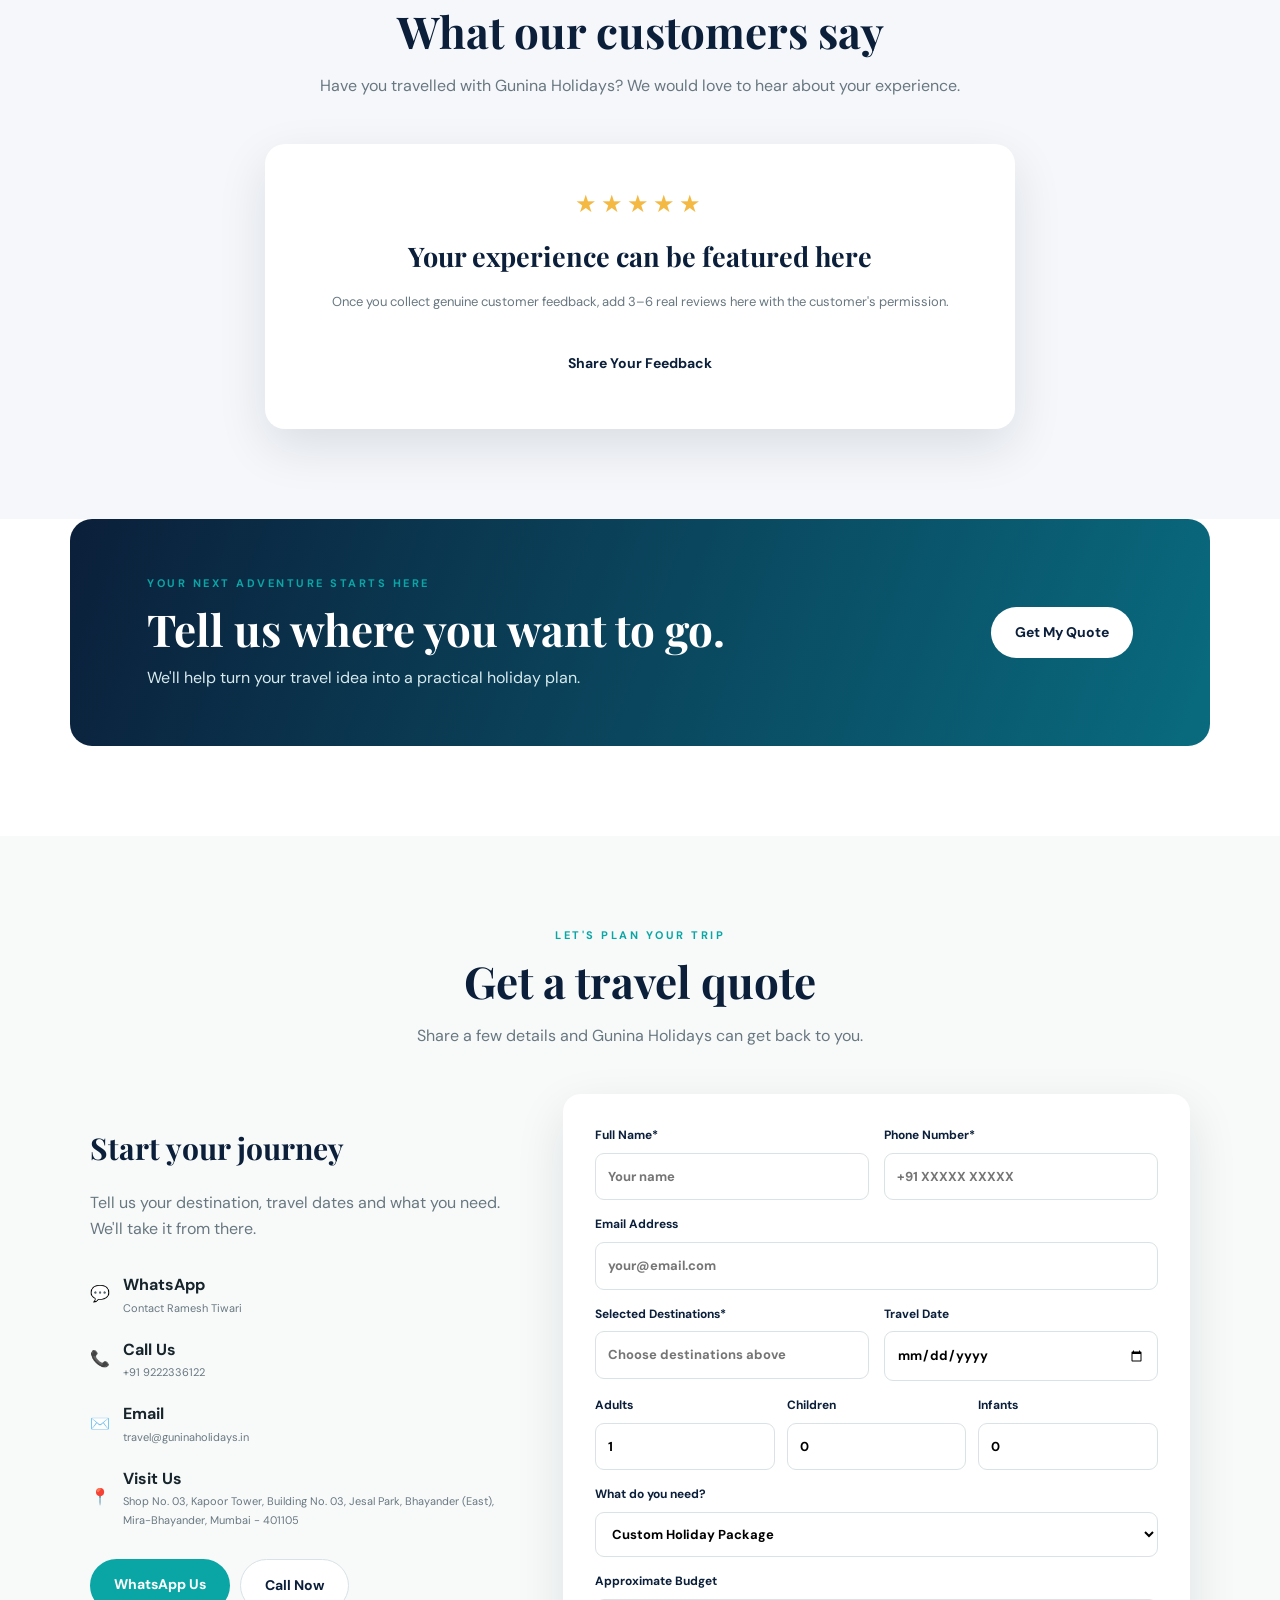
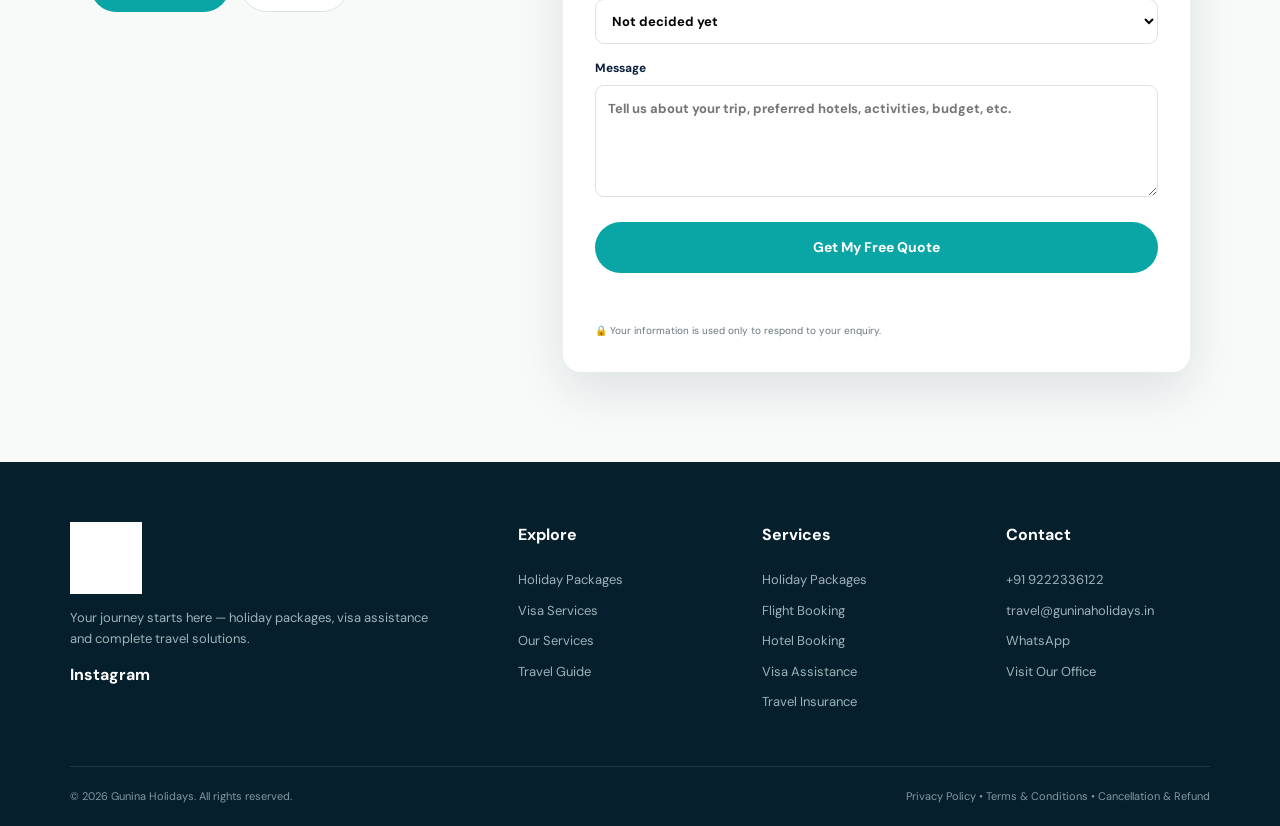
==== commit 381f6ae1: "Add files via upload" ====
--- a/index.html
+++ b/index.html
@@ -139,6 +139,7 @@
         <article class="destination-card maldives" data-destination="Maldives"><div class="card-content"><span>ISLANDS</span><h3>Maldives</h3><p>Male • Maafushi • Private Island Resorts</p><button type="button" class="card-plan">Plan Maldives →</button></div></article>
         <article class="destination-card sri-lanka" data-destination="Sri Lanka"><div class="card-content"><span>ASIA</span><h3>Sri Lanka</h3><p>Colombo • Kandy • Ella • Bentota</p><button type="button" class="card-plan">Plan Sri Lanka →</button></div></article>
         <article class="destination-card greece" data-destination="Greece"><div class="card-content"><span>EUROPE</span><h3>Greece</h3><p>Athens • Santorini • Mykonos • Crete</p><button type="button" class="card-plan">Plan Greece →</button></div></article>
+        <article class="destination-card more-countries" data-more-countries="true"><div class="card-content"><span>WORLDWIDE</span><h3>More Countries</h3><p>73 famous countries • 12 places each</p><button type="button" class="card-plan">Explore More Countries →</button></div></article>
       </div>
     </section>
 
--- a/style.css
+++ b/style.css
@@ -299,3 +299,12 @@
 .maldives{background-image:url('https://images.unsplash.com/photo-1514282401047-d79a71a590e8?auto=format&fit=crop&w=1000&q=80')}
 .sri-lanka{background-image:url('https://images.unsplash.com/photo-1586613835404-6c1f9f4f6f57?auto=format&fit=crop&w=1000&q=80')}
 .greece{background-image:url('https://images.unsplash.com/photo-1603565816030-6b389eeb23cb?auto=format&fit=crop&w=1000&q=80')}
+
+
+/* More Countries */
+.more-countries{background-image:linear-gradient(135deg,rgba(11,31,58,.95),rgba(10,166,166,.72)),url('https://images.unsplash.com/photo-1526778548025-fa2f459cd5c1?auto=format&fit=crop&w=1000&q=80');}
+.more-countries:before{background:linear-gradient(transparent 10%,rgba(3,27,39,.9))}
+.country-picker{max-height:52vh;overflow:auto;padding:4px;}
+.other-visa-grid{max-height:58vh;overflow:auto;padding:4px;}
+.country-option,.other-visa-option{min-height:70px;}
+@media(max-width:600px){.country-picker,.other-visa-grid{max-height:58vh;overflow:auto;}}
